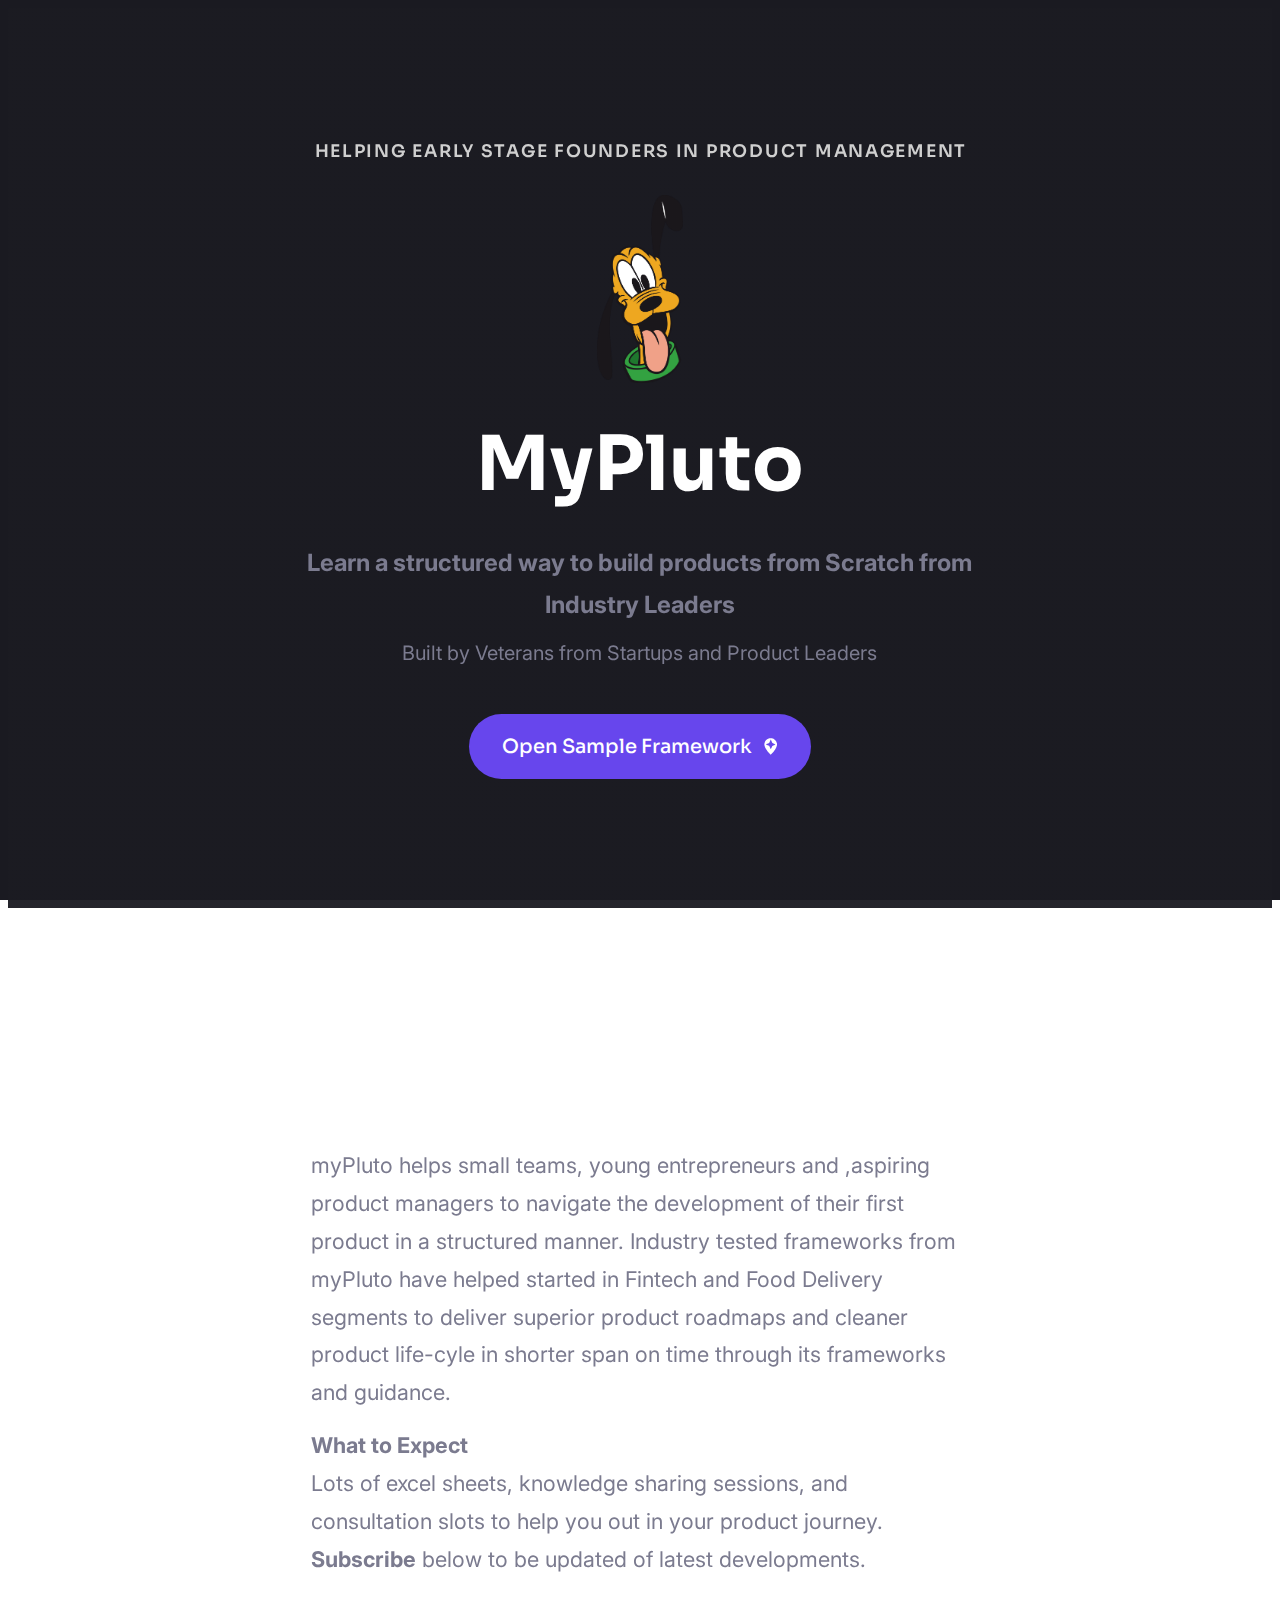
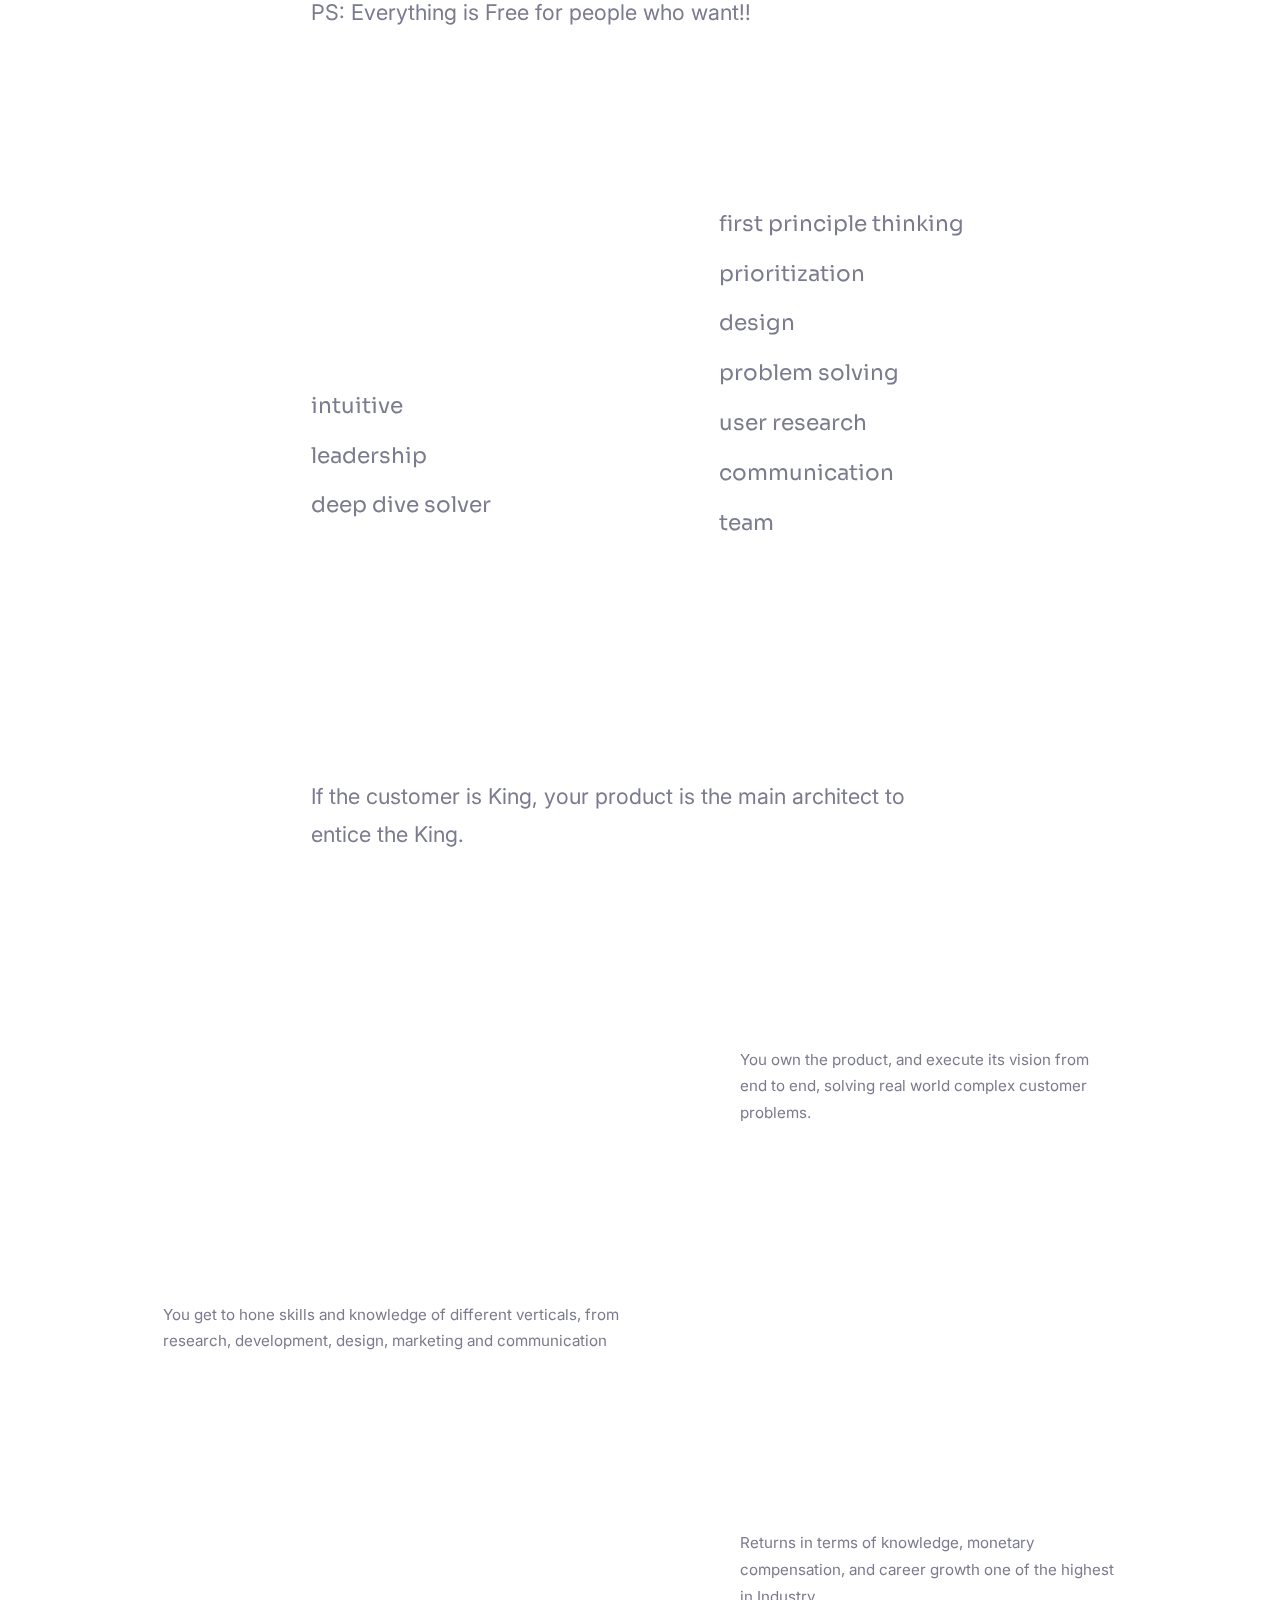
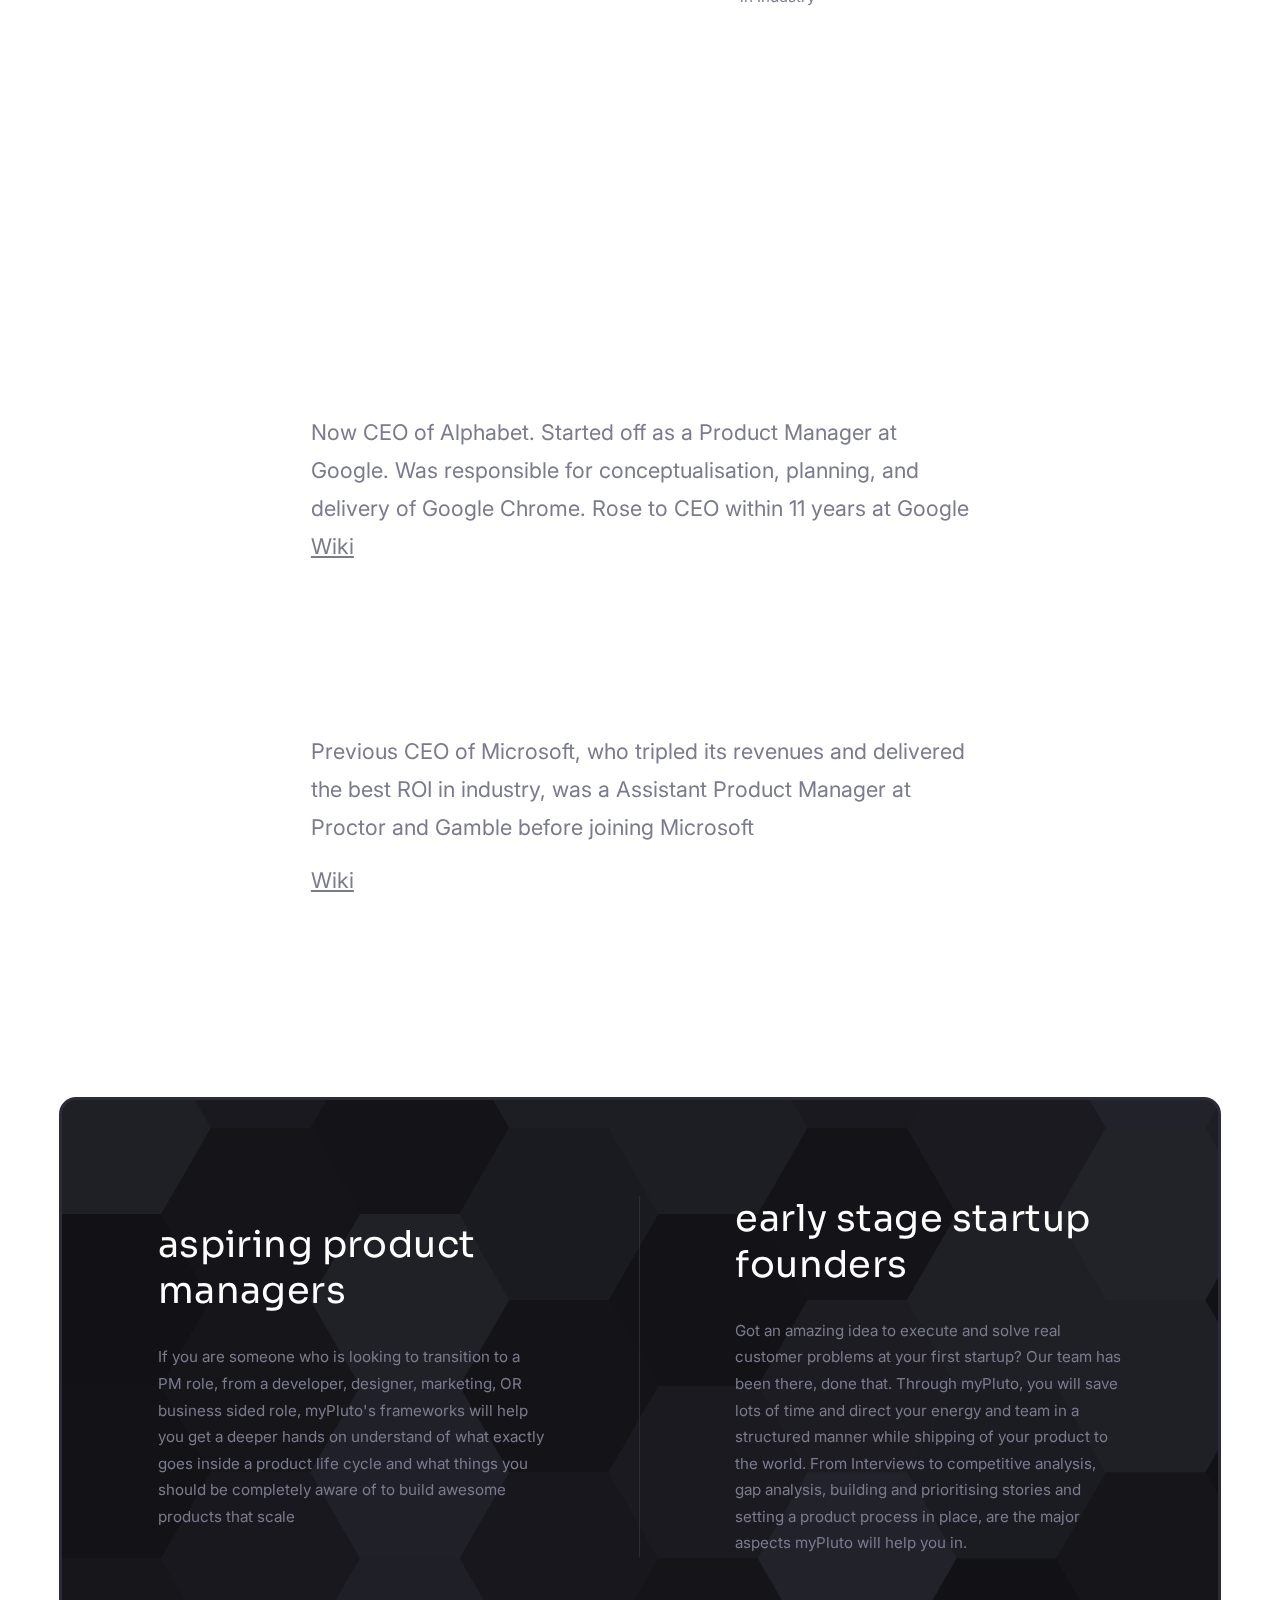
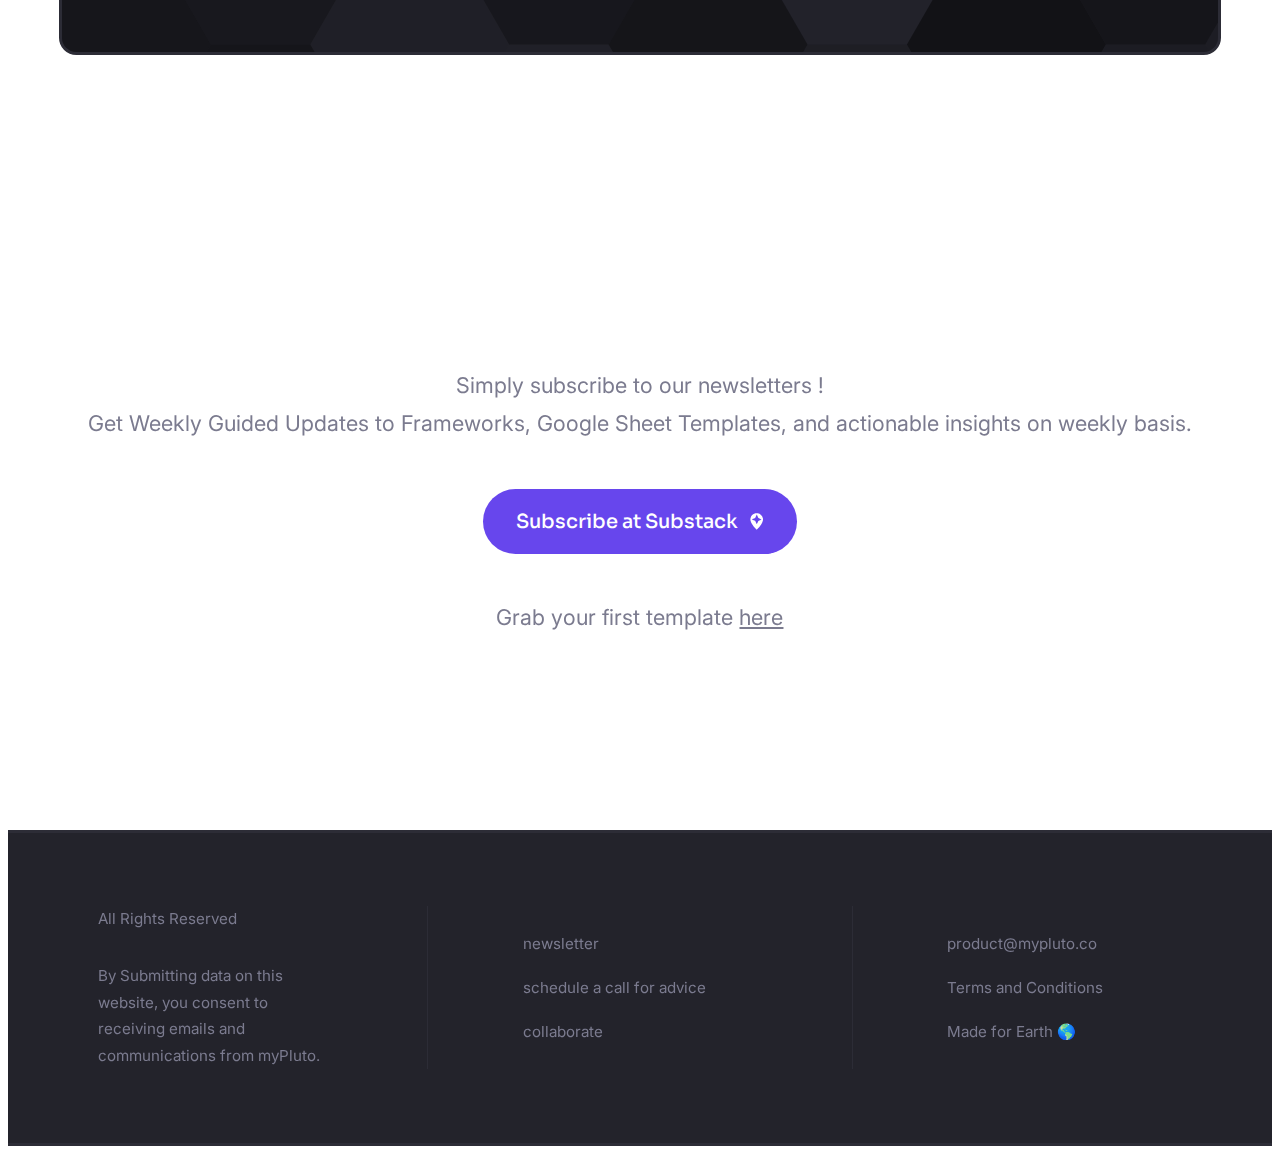
==== index.html @ c8f28688 "Update index.html" ====
<!DOCTYPE html>
<html lang="en">
    <head>
        <title>MyPluto | Early Stage Startup Founders Product Guide</title>
        <meta charset="utf-8" />
        <meta name="viewport" content="width=device-width,initial-scale=1" />
        <meta name="description" content="This framework would be helpful for aspiring product managers, college students looking to build their startups, founders looking to build their first unicorn, and any product enthusiast. " />
        <meta property="og:site_name" content="MyPluto | Product Managers Guide" />
        <meta property="og:title" content="MyPluto | Product Managers Guide" />
        <meta property="og:type" content="website" />
        <meta property="og:description" content="This framework would be helpful for aspiring product managers, college students looking to build their startups, founders looking to build their first unicorn, and any product enthusiast." />
        <meta property="og:image" content="https://mypluto2.carrd.co/assets/images/card.jpg?v=5c85fcee" />
        <meta property="og:image:type" content="image/jpeg" />
        <meta property="og:image:width" content="1280" />
        <meta property="og:image:height" content="800" />
        <meta property="og:url" content="https://mypluto2.carrd.co" />
        <meta property="twitter:card" content="summary_large_image" />
          <meta name="keywords" content="product management guide, product analysis, competitive analsis, user research, product framework, introduction to product management, product management for fintech, product management for banking, product management process, best product managers, popular product managers">

        <link rel="canonical" href="index.html" />
        <link
            href="https://fonts.googleapis.com/css?display=swap&family=Sora:600,600italic,700,700italic,500,500italic,300,300italic,400,400italic,800,800italic,800,800italic%7CInter:400,400italic,700,700italic"
            rel="stylesheet"
            type="text/css"
        />
        <link rel="stylesheet" href="styles.css">
        <link rel="apple-touch-icon" sizes="57x57" href="apple-icon-57x57.png">
        <link rel="apple-touch-icon" sizes="60x60" href="apple-icon-60x60.png">
        <link rel="apple-touch-icon" sizes="72x72" href="apple-icon-72x72.png">
        <link rel="apple-touch-icon" sizes="76x76" href="apple-icon-76x76.png">
        <link rel="apple-touch-icon" sizes="114x114" href="apple-icon-114x114.png">
        <link rel="apple-touch-icon" sizes="120x120" href="apple-icon-120x120.png">
        <link rel="apple-touch-icon" sizes="144x144" href="apple-icon-144x144.png">
        <link rel="apple-touch-icon" sizes="152x152" href="apple-icon-152x152.png">
        <link rel="apple-touch-icon" sizes="180x180" href="apple-icon-180x180.png">
        <link rel="icon" type="image/png" sizes="192x192"  href="android-icon-192x192.png">
        <link rel="icon" type="image/png" sizes="32x32" href="favicon-32x32.png">
        <link rel="icon" type="image/png" sizes="96x96" href="favicon-96x96.png">
        <link rel="icon" type="image/png" sizes="16x16" href="favicon-16x16.png">
        <link rel="manifest" href="manifest.json">
        <meta name="msapplication-TileColor" content="#ffffff">
        <meta name="msapplication-TileImage" content="ms-icon-144x144.png">
        <meta name="theme-color" content="#ffffff">
      </head>
    <body>
        <svg xmlns="http://www.w3.org/2000/svg" version="1.1" xmlns:xlink="http://www.w3.org/1999/xlink" viewBox="0 0 40 40" display="none" width="0" height="0">
            <symbol id="icon-b36" viewBox="0 0 40 40">
                <path
                    d="M32.9,15c0,0.5,0,0.9,0,1.4c-0.1,0.6-0.2,1.2-0.3,1.7c-0.5,2.5-1.6,4.8-2.9,7c-2.6,4.3-5.8,8.1-9.4,11.5 c-0.1,0.1-0.2,0.2-0.3,0.3c0,0-0.1,0-0.1,0c-0.3-0.3-0.6-0.7-1-1c-3.4-3.4-6.5-7-9-11.2c-1.2-2.1-2.2-4.3-2.7-6.6 c-0.1-0.6-0.2-1.2-0.3-1.7c0-0.5,0-0.9,0-1.4c0.1-0.4,0.1-0.9,0.2-1.3c0.9-5.2,4.9-9.4,10-10.4c0.7-0.1,1.3-0.2,2-0.3 c0.5,0,1,0,1.4,0c0.6,0.1,1.1,0.2,1.7,0.2c4.9,0.8,9.2,4.9,10.2,9.8C32.7,13.7,32.8,14.4,32.9,15z M9.9,15.7 c0.2,0.1,0.3,0.2,0.5,0.2c2,0.9,4.1,1.8,6.1,2.8c0.2,0.1,0.4,0.3,0.5,0.5c0.9,2,1.9,4,2.8,6.1c0.1,0.1,0.1,0.2,0.2,0.4 c0.1-0.2,0.2-0.3,0.2-0.4c0.9-2,1.9-4,2.8-6c0.1-0.2,0.3-0.4,0.5-0.5c1.2-0.5,2.3-1,3.5-1.5c1-0.5,2-0.9,3.1-1.4 c-0.2-0.1-0.3-0.2-0.4-0.2c-2-0.9-4.1-1.8-6.1-2.8c-0.2-0.1-0.4-0.3-0.5-0.5c-0.9-2-1.9-4-2.8-6C20.2,6.1,20.1,6,20,5.8 c-0.1,0.2-0.2,0.3-0.2,0.4c-0.9,2-1.9,4-2.8,6c-0.1,0.2-0.3,0.4-0.5,0.5c-1.3,0.6-2.7,1.2-4,1.8C11.7,15,10.8,15.3,9.9,15.7z"
                />
            </symbol>
        </svg>
        <div id="wrapper">
            <div id="main">
                <div class="inner">
                    <div id="container06" class="container default full screen">
                        <div class="wrapper">
                            <div class="inner">
                                <h3 id="text23">helping early stage founders in product management</h3>
                                <div id="image01"  style="box-shadow: none;"><span class="frame"><img src="logo.png" alt="" width="12%"></span></div>
                                <h1 id="text24">MyPluto</h1>
                                <p id="text18">
                                    <span class="p">
                                        <strong>Learn a structured way to build products from Scratch from Industry Leaders</strong><br />
                                        <sub>Built by Veterans from Startups and Product Leaders</sub>
                                    </span>
                                </p>
                                <ul id="buttons01" class="buttons">
                                    <li>
                                        <a href="framework.html" target="_blank" class="button n01">
                                            <svg><use xlink:href="#icon-b36"></use></svg><span class="label">Open Sample Framework</span>
                                        </a>
                                    </li>
                                </ul>
                            </div>
                        </div>
                    </div>
                    <div id="container12" class="container default full">
                        <div class="wrapper">
                            <div class="inner">
                                <h2 id="text35" class="style5">About myPluto</h2>
                                <p id="text44" class="style4">
                                    <span class="p">
                                        myPluto helps small teams, young entrepreneurs and ,aspiring product managers to navigate the development of their first product in a structured manner. Industry tested frameworks from myPluto have
                                        helped started in Fintech and Food Delivery segments to deliver superior product roadmaps and cleaner product life-cyle in shorter span on time through its frameworks and guidance.
                                    </span>
                                    <span class="p">
                                        <strong>What to Expect</strong><br />
                                        Lots of excel sheets, knowledge sharing sessions, and consultation slots to help you out in your product journey. <strong>Subscribe</strong> below to be updated of latest developments.
                                    </span>
                                    <span class="p">PS: Everything is Free for people who want!!</span>
                                </p>
                            </div>
                        </div>
                    </div>
                    <div id="container01" class="container columns full">
                        <div class="wrapper">
                            <div class="inner">
                                <div>
                                    <h2 id="text17" class="style1">Skills of a PM</h2>
                                    <h2 id="text01" class="style3"><span class="p">intuitive</span><span class="p">leadership</span><span class="p">deep dive solver</span></h2>
                                </div>
                                <div>
                                    <h2 id="text07" class="style3">
                                        <span class="p">first principle thinking</span><span class="p">prioritization</span><span class="p">design</span><span class="p">problem solving</span><span class="p">user research</span>
                                        <span class="p">communication</span><span class="p">team</span>
                                    </h2>
                                </div>
                            </div>
                        </div>
                    </div>
                    <div id="container14" class="container default full">
                        <div class="wrapper">
                            <div class="inner">
                                <h2 id="text25" class="style5">Why product manager ?</h2>
                                <p id="text22" class="style4">If the customer is King, your product is the main architect to entice the King.</p>
                            </div>
                        </div>
                    </div>
                    <div id="container05" class="container columns full">
                        <div class="wrapper">
                            <div class="inner">
                                <div>
                                    <div id="image04" class="style2 image">
                                        <span class="frame"><img src="https://mypluto2.carrd.co/assets/images/image04.svg?v=5c85fcee" alt="" /></span>
                                    </div>
                                </div>
                                <div>
                                    <h2 id="text21" class="style2">Ownership</h2>
                                    <p id="text28" class="style6">You own the product, and execute its vision from end to end, solving real world complex customer problems.</p>
                                </div>
                            </div>
                        </div>
                    </div>
                    <div id="container07" class="container columns full">
                        <div class="wrapper">
                            <div class="inner">
                                <div>
                                    <h2 id="text19" class="style2">Multi-dimensional</h2>
                                    <p id="text20" class="style6">You get to hone skills and knowledge of different verticals, from research, development, design, marketing and communication</p>
                                </div>
                                <div>
                                    <div id="image07" class="style2 image">
                                        <span class="frame"><img src="https://mypluto2.carrd.co/assets/images/image07.svg?v=5c85fcee" alt="" /></span>
                                    </div>
                                </div>
                            </div>
                        </div>
                    </div>
                    <div id="container02" class="container columns full">
                        <div class="wrapper">
                            <div class="inner">
                                <div>
                                    <div id="image06" class="style2 image">
                                        <span class="frame"><img src="https://mypluto2.carrd.co/assets/images/image06.svg?v=5c85fcee" alt="" /></span>
                                    </div>
                                </div>
                                <div>
                                    <h2 id="text14" class="style2">ROI</h2>
                                    <p id="text15" class="style6">Returns in terms of knowledge, monetary compensation, and career growth one of the highest in Industry</p>
                                </div>
                            </div>
                        </div>
                    </div>
                    <div id="container03" class="container default full">
                        <div class="wrapper">
                            <div class="inner">
                                <h3 id="text31" class="style5">famous Product Managers</h3>
                                <h2 id="text04" class="style1">Sunder Pichai,</h2>
                                <p id="text32" class="style4">
                                    <span class="p">
                                        Now CEO of Alphabet. Started off as a Product Manager at Google. Was responsible for conceptualisation, planning, and delivery of Google Chrome. Rose to CEO within 11 years at Google<br />
                                        <a href="https://en.wikipedia.org/wiki/Sundar_Pichai">Wiki</a>
                                    </span>
                                </p>
                                <h2 id="text30" class="style1">Steve Ballmer</h2>
                                <p id="text27" class="style4">
                                    <span class="p">Previous CEO of Microsoft, who tripled its revenues and delivered the best ROI in industry, was a Assistant Product Manager at Proctor and Gamble before joining Microsoft</span>
                                    <span class="p"><a href="https://en.wikipedia.org/wiki/Steve_Ballmer">Wiki</a></span>
                                </p>
                            </div>
                        </div>
                    </div>
                    <h3 id="text11" class="style5">WHO CAN LEVERAGE MYPLUTO</h3>
                    <div id="container09" class="container columns">
                        <div class="wrapper">
                            <div class="inner">
                                <div>
                                    <h2 id="text12">aspiring product managers</h2>
                                    <p id="text13" class="style6">
                                        If you are someone who is looking to transition to a PM role, from a developer, designer, marketing, OR business sided role, myPluto&#039;s frameworks will help you get a deeper hands on understand of
                                        what exactly goes inside a product life cycle and what things you should be completely aware of to build awesome products that scale
                                    </p>
                                </div>
                                <div>
                                    <h2 id="text16">early stage startup founders</h2>
                                    <p id="text26" class="style6">
                                        Got an amazing idea to execute and solve real customer problems at your first startup? Our team has been there, done that. Through myPluto, you will save lots of time and direct your energy and team
                                        in a structured manner while shipping of your product to the world. From Interviews to competitive analysis, gap analysis, building and prioritising stories and setting a product process in place, are
                                        the major aspects myPluto will help you in.
                                    </p>
                                </div>
                            </div>
                        </div>
                    </div>
                    <div id="container08" class="container default full screen">
                        <div class="wrapper"><div class="inner"></div></div>
                    </div>
                    <h3 id="text08" class="style2">How it works?</h3>
                    <p id="text09" class="style4">
                        <span class="p">
                            Simply subscribe to our newsletters !<br />
                            Get Weekly Guided Updates to Frameworks, Google Sheet Templates, and actionable insights on weekly basis.
                        </span>
                    </p>
                    <!-- <form enctype="multipart/form-data" id="form01" method="post">
                        <div class="inner">
                            <div class="field"><input type="email" name="enter-email" id="form01-enter-email" placeholder="Enter Email" maxlength="128" required /></div>
                            <div class="field"><input type="text" name="site-url" id="form01-site-url" placeholder="Site Url" maxlength="128" /></div>
                            <div class="actions"><button type="submit">Subscribe to myPluto</button></div>
                        </div>
                        <input type="hidden" name="id" value="form01" />
                    </form> -->
                    <ul id="buttons01" class="buttons">
                        <li>
                            <a href="https://myplutoco.substack.com" target="_blank" class="button n01">
                                <svg><use xlink:href="#icon-b36"></use></svg><span class="label">Subscribe at Substack</span>
                            </a>
                        </li>
                    </ul>
                    <p id="text10" class="style4">Grab your first template <a href="framework.html">here</a></p>
                    <div id="container29" class="container columns full screen">
                        <div class="wrapper">
                            <div class="inner">
                                <div>
                                    <h2 id="text06" class="style6">All Rights Reserved</h2>
                                    <p id="text63" class="style6">By Submitting data on this website, you consent to receiving emails and communications from myPluto.</p>
                                </div>
                                <div>
                                    <h2 id="text05" class="style6"><span class="p"><a href="https://myplutoco.substack.com/" style="text-decoration: none;" target="_blank">newsletter </a></span><span class="p"><a href="https://calendly.com/myplutoco/30min" target="_blank" style="text-decoration: none;">schedule a call for advice</a></span><span class="p"><a href="collab.html" style="text-decoration: none;" target="_blank">collaborate </a></span></h2>
                                </div>
                                <div>
                                    <p id="text02" class="style6">
                                        <span class="p">product@mypluto.co 
                                        </span><span class="p"><a href="policies.html" style="text-decoration: none;" target="_blank">Terms and Conditions</a></span>
                                        <span class="p">
                                            Made for Earth &#127758;

                                        </span>
                                    </p>
                                </div>
                            </div>
                        </div>
                    </div>
                </div>
            </div>
        </div>
        <script>
            
            (function () {
                var on = addEventListener,
                    $ = function (q) {
                        return document.querySelector(q);
                    },
                    $$ = function (q) {
                        return document.querySelectorAll(q);
                    },
                    $body = document.body,
                    $inner = $(".inner"),
                    client = (function () {
                        var o = { browser: "other", browserVersion: 0, os: "other", osVersion: 0, mobile: false, canUse: null, flags: { lsdUnits: false } },
                            ua = navigator.userAgent,
                            a,
                            i;
                        a = [
                            ["firefox", /Firefox\/([0-9\.]+)/],
                            ["edge", /Edge\/([0-9\.]+)/],
                            ["safari", /Version\/([0-9\.]+).+Safari/],
                            ["chrome", /Chrome\/([0-9\.]+)/],
                            ["chrome", /CriOS\/([0-9\.]+)/],
                            ["ie", /Trident\/.+rv:([0-9]+)/],
                        ];
                        for (i = 0; i < a.length; i++) {
                            if (ua.match(a[i][1])) {
                                o.browser = a[i][0];
                                o.browserVersion = parseFloat(RegExp.$1);
                                break;
                            }
                        }
                        a = [
                            [
                                "ios",
                                /([0-9_]+) like Mac OS X/,
                                function (v) {
                                    return v.replace("_", ".").replace("_", "");
                                },
                            ],
                            [
                                "ios",
                                /CPU like Mac OS X/,
                                function (v) {
                                    return 0;
                                },
                            ],
                            [
                                "ios",
                                /iPad; CPU/,
                                function (v) {
                                    return 0;
                                },
                            ],
                            ["android", /Android ([0-9\.]+)/, null],
                            [
                                "mac",
                                /Macintosh.+Mac OS X ([0-9_]+)/,
                                function (v) {
                                    return v.replace("_", ".").replace("_", "");
                                },
                            ],
                            ["windows", /Windows NT ([0-9\.]+)/, null],
                            ["undefined", /Undefined/, null],
                        ];
                        for (i = 0; i < a.length; i++) {
                            if (ua.match(a[i][1])) {
                                o.os = a[i][0];
                                o.osVersion = parseFloat(a[i][2] ? a[i][2](RegExp.$1) : RegExp.$1);
                                break;
                            }
                        }
                        if (
                            o.os == "mac" &&
                            "ontouchstart" in window &&
                            ((screen.width == 1024 && screen.height == 1366) || (screen.width == 834 && screen.height == 1112) || (screen.width == 810 && screen.height == 1080) || (screen.width == 768 && screen.height == 1024))
                        )
                            o.os = "ios";
                        o.mobile = o.os == "android" || o.os == "ios";
                        var _canUse = document.createElement("div");
                        o.canUse = function (property, value) {
                            var style;
                            style = _canUse.style;
                            if (!(property in style)) return false;
                            if (typeof value !== "undefined") {
                                style[property] = value;
                                if (style[property] == "") return false;
                            }
                            return true;
                        };
                        o.flags.lsdUnits = o.canUse("width", "100dvw");
                        return o;
                    })(),
                    trigger = function (t) {
                        dispatchEvent(new Event(t));
                    },
                    cssRules = function (selectorText) {
                        var ss = document.styleSheets,
                            a = [],
                            f = function (s) {
                                var r = s.cssRules,
                                    i;
                                for (i = 0; i < r.length; i++) {
                                    if (r[i] instanceof CSSMediaRule && matchMedia(r[i].conditionText).matches) f(r[i]);
                                    else if (r[i] instanceof CSSStyleRule && r[i].selectorText == selectorText) a.push(r[i]);
                                }
                            },
                            x,
                            i;
                        for (i = 0; i < ss.length; i++) f(ss[i]);
                        return a;
                    },
                    thisHash = function () {
                        var h = location.hash ? location.hash.substring(1) : null,
                            a;
                        if (!h) return null;
                        if (h.match(/\?/)) {
                            a = h.split("?");
                            h = a[0];
                            history.replaceState(undefined, undefined, "#" + h);
                            window.location.search = a[1];
                        }
                        if (h.length > 0 && !h.match(/^[a-zA-Z]/)) h = "x" + h;
                        if (typeof h == "string") h = h.toLowerCase();
                        return h;
                    },
                    scrollToElement = function (e, style, duration) {
                        var y, cy, dy, start, easing, offset, f;
                        if (!e) y = 0;
                        else {
                            offset = (e.dataset.scrollOffset ? parseInt(e.dataset.scrollOffset) : 0) * parseFloat(getComputedStyle(document.documentElement).fontSize);
                            switch (e.dataset.scrollBehavior ? e.dataset.scrollBehavior : "default") {
                                case "default":
                                default:
                                    y = e.offsetTop + offset;
                                    break;
                                case "center":
                                    if (e.offsetHeight < window.innerHeight) y = e.offsetTop - (window.innerHeight - e.offsetHeight) / 2 + offset;
                                    else y = e.offsetTop - offset;
                                    break;
                                case "previous":
                                    if (e.previousElementSibling) y = e.previousElementSibling.offsetTop + e.previousElementSibling.offsetHeight + offset;
                                    else y = e.offsetTop + offset;
                                    break;
                            }
                        }
                        if (!style) style = "smooth";
                        if (!duration) duration = 750;
                        if (style == "instant") {
                            window.scrollTo(0, y);
                            return;
                        }
                        start = Date.now();
                        cy = window.scrollY;
                        dy = y - cy;
                        switch (style) {
                            case "linear":
                                easing = function (t) {
                                    return t;
                                };
                                break;
                            case "smooth":
                                easing = function (t) {
                                    return t < 0.5 ? 4 * t * t * t : (t - 1) * (2 * t - 2) * (2 * t - 2) + 1;
                                };
                                break;
                        }
                        f = function () {
                            var t = Date.now() - start;
                            if (t >= duration) window.scroll(0, y);
                            else {
                                window.scroll(0, cy + dy * easing(t / duration));
                                requestAnimationFrame(f);
                            }
                        };
                        f();
                    },
                    scrollToTop = function () {
                        scrollToElement(null);
                    },
                    loadElements = function (parent) {
                        var a, e, x, i;
                        a = parent.querySelectorAll('iframe[data-src]:not([data-src=""])');
                        for (i = 0; i < a.length; i++) {
                            a[i].src = a[i].dataset.src;
                            a[i].dataset.src = "";
                        }
                        a = parent.querySelectorAll("video[autoplay]");
                        for (i = 0; i < a.length; i++) {
                            if (a[i].paused) a[i].play();
                        }
                        e = parent.querySelector('[data-autofocus="1"]');
                        x = e ? e.tagName : null;
                        switch (x) {
                            case "FORM":
                                e = e.querySelector(".field input, .field select, .field textarea");
                                if (e) e.focus();
                                break;
                            default:
                                break;
                        }
                    },
                    unloadElements = function (parent) {
                        var a, e, x, i;
                        a = parent.querySelectorAll('iframe[data-src=""]');
                        for (i = 0; i < a.length; i++) {
                            if (a[i].dataset.srcUnload === "0") continue;
                            a[i].dataset.src = a[i].src;
                            a[i].src = "";
                        }
                        a = parent.querySelectorAll("video");
                        for (i = 0; i < a.length; i++) {
                            if (!a[i].paused) a[i].pause();
                        }
                        e = $(":focus");
                        if (e) e.blur();
                    };
                window._scrollToTop = scrollToTop;
                var thisURL = function () {
                    return window.location.href.replace(window.location.search, "").replace(/#$/, "");
                };
                var getVar = function (name) {
                    var a = window.location.search.substring(1).split("&"),
                        b,
                        k;
                    for (k in a) {
                        b = a[k].split("=");
                        if (b[0] == name) return b[1];
                    }
                    return null;
                };
                var errors = {
                    handle: function (handler) {
                        window.onerror = function (message, url, line, column, error) {
                            handler(error.message);
                            return true;
                        };
                    },
                    unhandle: function () {
                        window.onerror = null;
                    },
                };
                var db = {
                    open: function (objectStoreName, handler) {
                        var request = indexedDB.open("carrd");
                        request.onupgradeneeded = function (event) {
                            event.target.result.createObjectStore(objectStoreName, { keyPath: "id" });
                        };
                        request.onsuccess = function (event) {
                            handler(event.target.result.transaction([objectStoreName], "readwrite").objectStore(objectStoreName));
                        };
                    },
                    put: function (objectStore, values, handler) {
                        var request = objectStore.put(values);
                        request.onsuccess = function (event) {
                            handler();
                        };
                        request.onerror = function (event) {
                            throw new Error("db.put: error");
                        };
                    },
                    get: function (objectStore, id, handler) {
                        var request = objectStore.get(id);
                        request.onsuccess = function (event) {
                            if (!event.target.result) throw new Error('db.get: could not retrieve object with id "' + id + '"');
                            handler(event.target.result);
                        };
                        request.onerror = function (event) {
                            throw new Error("db.get: error");
                        };
                    },
                    delete: function (objectStore, id, handler) {
                        objectStore.delete(id).onsuccess = function (event) {
                            handler(event.target.result);
                        };
                    },
                };
                loadElements(document.body);
                var style, sheet, rule;
                style = document.createElement("style");
                style.appendChild(document.createTextNode(""));
                document.head.appendChild(style);
                sheet = style.sheet;
                if (client.mobile) {
                    (function () {
                        if (client.flags.lsdUnits) {
                            document.documentElement.style.setProperty("--viewport-height", "100dvh");
                            document.documentElement.style.setProperty("--background-height", "100lvh");
                        } else {
                            var f = function () {
                                document.documentElement.style.setProperty("--viewport-height", window.innerHeight + "px");
                                document.documentElement.style.setProperty("--background-height", window.innerHeight + 250 + "px");
                            };
                            on("load", f);
                            on("resize", f);
                            on("orientationchange", function () {
                                setTimeout(function () {
                                    f();
                                }, 100);
                            });
                        }
                    })();
                }
                if (client.os == "android") {
                    (function () {
                        sheet.insertRule("body::after { }", 0);
                        rule = sheet.cssRules[0];
                        var f = function () {
                            rule.style.cssText = "height: " + Math.max(screen.width, screen.height) + "px";
                        };
                        on("load", f);
                        on("orientationchange", f);
                        on("touchmove", f);
                    })();
                    $body.classList.add("is-touch");
                } else if (client.os == "ios") {
                    if (client.osVersion <= 11)
                        (function () {
                            sheet.insertRule("body::after { }", 0);
                            rule = sheet.cssRules[0];
                            rule.style.cssText = "-webkit-transform: scale(1.0)";
                        })();
                    if (client.osVersion <= 11)
                        (function () {
                            sheet.insertRule("body.ios-focus-fix::before { }", 0);
                            rule = sheet.cssRules[0];
                            rule.style.cssText = "height: calc(100% + 60px)";
                            on(
                                "focus",
                                function (event) {
                                    $body.classList.add("ios-focus-fix");
                                },
                                true
                            );
                            on(
                                "blur",
                                function (event) {
                                    $body.classList.remove("ios-focus-fix");
                                },
                                true
                            );
                        })();
                    $body.classList.add("is-touch");
                }
                function form(id, settings) {
                    var _this = this;
                    this.id = id;
                    this.mode = settings.mode;
                    this.method = settings.method;
                    this.code = "code" in settings ? settings.code : null;
                    this.success = settings.success;
                    this.initHandler = "initHandler" in settings ? settings.initHandler : null;
                    this.presubmitHandler = "presubmitHandler" in settings ? settings.presubmitHandler : null;
                    this.failure = "failure" in settings ? settings.failure : null;
                    this.optional = "optional" in settings ? settings.optional : [];
                    this.events = "events" in settings ? settings.events : {};
                    this.recaptcha = "recaptcha" in settings ? settings.recaptcha : null;
                    this.$form = $("#" + this.id);
                    this.$form.addEventListener("change", function (event) {
                        if (event.target.tagName != "INPUT") return;
                        _this.refreshInput(event.target);
                    });
                    this.$form.addEventListener("submit", function (event) {
                        event.preventDefault();
                        event.stopPropagation();
                        _this.triggerSubmit();
                    });
                    this.$form.addEventListener("keydown", function (event) {
                        if (event.keyCode == 13 && event.ctrlKey) {
                            event.preventDefault();
                            event.stopPropagation();
                            _this.triggerSubmit();
                        }
                    });
                    var x = $("#" + this.id + ' input[name="' + settings.hid + '"]');
                    if (x) {
                        x.disabled = true;
                        x.parentNode.style.display = "none";
                    }
                    this.$submit = $("#" + this.id + ' .actions button[type="submit"]');
                    this.$submit.disabled = false;
                    this.initInputs();
                    if (this.initHandler) {
                        errors.handle(function (message) {
                            return _this.failureHandler(message);
                        });
                        if (!this.initHandler()) errors.unhandle();
                    }
                    if (this.recaptcha) {
                        grecaptcha.ready(function () {
                            var id;
                            id = grecaptcha.render(_this.$submit, {
                                sitekey: _this.recaptcha.key,
                                isolated: true,
                                theme: _this.recaptcha.darkMode ? "dark" : "light",
                                callback: function (token) {
                                    _this.submit({ recaptchaToken: token }, ["g-recaptcha-response"]);
                                    grecaptcha.reset(id);
                                },
                            });
                        });
                    }
                }
                form.prototype.refreshInput = function (input) {
                    var a = [],
                        p;
                    switch (input.type) {
                        case "file":
                            p = input.parentNode;
                            if (input.files.length > 0) p.setAttribute("data-filename", input.files[0].name);
                            else p.setAttribute("data-filename", "");
                            break;
                        default:
                            break;
                    }
                };
                form.prototype.refreshInputs = function () {
                    var i;
                    for (i = 0; i < this.$form.elements.length; i++) this.refreshInput(this.$form.elements[i]);
                };
                form.prototype.normalizeNumberInput = function (input) {
                    var min = parseFloat(input.min),
                        max = parseFloat(input.max),
                        step = parseFloat(input.step),
                        v = parseFloat(input.value);
                    if (isNaN(v)) {
                        if (!input.required) {
                            input.value = null;
                            return;
                        }
                        v = isNaN(min) ? 0 : min;
                    }
                    if (!isNaN(min) && v < min) v = min;
                    if (!isNaN(max) && v > max) v = max;
                    if (!isNaN(step) && v % step !== 0) v = Math.round(v / step) * step;
                    switch (input.dataset.category) {
                        case "currency":
                            v = parseFloat(v).toFixed(2);
                            break;
                        default:
                        case "decimal":
                            v = parseFloat(v);
                            break;
                        case "integer":
                            v = parseInt(v);
                            break;
                    }
                    input.value = v;
                };
                form.prototype.initInputs = function () {
                    var _this = this,
                        i,
                        input;
                    for (i = 0; i < this.$form.elements.length; i++) {
                        input = this.$form.elements[i];
                        switch (input.type) {
                            case "number":
                                (function (input) {
                                    var p = input.parentNode,
                                        decrement = p.querySelector("button.decrement"),
                                        increment = p.querySelector("button.increment");
                                    input.addEventListener("blur", function (event) {
                                        _this.normalizeNumberInput(input);
                                    });
                                    if (decrement && increment) {
                                        decrement.addEventListener("click", function (event) {
                                            event.preventDefault();
                                            _this.normalizeNumberInput(input);
                                            input.stepDown(1);
                                            _this.normalizeNumberInput(input);
                                        });
                                        increment.addEventListener("click", function (event) {
                                            event.preventDefault();
                                            _this.normalizeNumberInput(input);
                                            input.stepUp(1);
                                            _this.normalizeNumberInput(input);
                                        });
                                    }
                                })(input);
                                break;
                            case "file":
                                (function (input) {
                                    var p = input.parentNode,
                                        select = p.querySelector("button.select");
                                    select.addEventListener("click", function (event) {
                                        event.preventDefault();
                                        input.click();
                                    });
                                    input.addEventListener("focus", function (event) {
                                        event.target.parentNode.classList.add("focus");
                                    });
                                    input.addEventListener("blur", function (event) {
                                        event.target.parentNode.classList.remove("focus");
                                    });
                                })(input);
                                break;
                            case "text":
                            case "textarea":
                            case "email":
                                input.addEventListener("blur", function (event) {
                                    this.value = this.value.replace(/^\s+/, "").replace(/\s+$/, "");
                                });
                                break;
                        }
                        this.refreshInput(input);
                    }
                };
                form.prototype.notify = function (type, message) {
                    var isHref = !!message.match(/^(#[a-zA-Z0-9\_\-]+|[a-z0-9\-\.]+:[a-zA-Z0-9\~\!\@\#$\%\&\-\_\+\=\;\,\.\?\/\:\{\}\|]+)$/),
                        input,
                        value;
                    if (typeof variables !== "undefined") {
                        if (variables.hasVariables(message)) {
                            for (input of this.$form.elements) {
                                if (!this.isAllowedInput(input)) continue;
                                value = "";
                                if (this.isValidInput(input)) {
                                    switch (input.type) {
                                        case "checkbox":
                                            value = input.checked ? "true" : "false";
                                            break;
                                        case "email":
                                        case "select-one":
                                        case "number":
                                        case "tel":
                                        case "text":
                                        case "textarea":
                                        case "hidden":
                                            value = input.value;
                                            break;
                                        default:
                                            value = "";
                                            break;
                                    }
                                } else value = "";
                                if (isHref) value = encodeURIComponent(value);
                                message = variables.replaceVariable(message, input.name, value);
                            }
                        }
                        message = variables.parseString(this.$form, message);
                    }
                    if (isHref) location.href = message;
                    else alert((type == "failure" ? "ERROR: " : "") + message);
                };
                form.prototype.getRequiredInputValue = function (name, type) {
                    var input;
                    for (input of this.$form.elements) {
                        if (((Array.isArray(type) && type.includes(input.type)) || input.type == type) && input.name == name && input.value !== "" && input.value !== null) return input.value;
                    }
                    return null;
                };
                form.prototype.getEmail = function () {
                    return this.getRequiredInputValue("email", "email");
                };
                form.prototype.getAmount = function () {
                    var x;
                    x = this.getRequiredInputValue("amount", ["select-one", "number"]);
                    if (!x) return null;
                    x = parseFloat(x);
                    if (isNaN(x) || x < 1.0 || x > 100000.0) return null;
                    return x;
                };
                form.prototype.values = function () {
                    var a = {};
                    for (i in this.$form.elements) {
                        e = this.$form.elements[i];
                        if (!e.name || !e.value) continue;
                        switch (e.type) {
                            case "checkbox":
                                a[e.name] = e.checked ? "checked" : null;
                                break;
                            case "file":
                                a[e.name] = { name: e.files[0].name, blob: new Blob([e.files[0]], { type: e.files[0].type }) };
                                break;
                            default:
                                a[e.name] = e.value;
                                break;
                        }
                    }
                    a["id"] = this.id;
                    return a;
                };
                form.prototype.scrollIntoView = function () {
                    window.scrollTo(0, this.$form.offsetTop);
                };
                form.prototype.triggerSubmit = function () {
                    if (this.recaptcha) this.$submit.click();
                    else if (!this.$submit.disabled) this.submit();
                };
                form.prototype.isAllowedInput = function (input, ignore) {
                    try {
                        if (!input || typeof input != "object" || !("name" in input)) throw "Not an input.";
                        if (ignore && ignore.indexOf(input.name) != -1) throw "Input is ignored.";
                        if (input.disabled) throw "Input is disabled.";
                        switch (input.type) {
                            case "text":
                            case "email":
                            case "textarea":
                            case "select-one":
                            case "checkbox":
                            case "number":
                            case "tel":
                            case "file":
                            case "hidden":
                                break;
                            default:
                                throw "Not an allowed input.";
                        }
                    } catch (e) {
                        return false;
                    }
                    return true;
                };
                form.prototype.finalizeInput = function (input) {
                    try {
                        if (!input || typeof input != "object" || !("name" in input)) throw "Not an input.";
                        if (!("value" in input)) throw 'Missing "value" property.';
                        if (input.type == "text" || input.type == "email" || input.type == "textarea" || input.type == "hidden") input.value = input.value.replace(/^\s+/, "").replace(/\s+$/, "");
                    } catch (e) {}
                };
                form.prototype.isValidInput = function (input) {
                    var result = false;
                    switch (input.type) {
                        case "email":
                            result = input.value.match(new RegExp("^([a-zA-Z0-9\\_\\-\\.\\+]+)@([a-zA-Z0-9\\-\\.]+)\\.([a-zA-Z]+)$"));
                            break;
                        case "select-one":
                            result = input.value.match(new RegExp("^[^\\<\\>]+$"));
                            break;
                        case "checkbox":
                            result = true;
                            break;
                        case "number":
                            result = input.value.match(new RegExp("^[0-9\\-\\.]+$"));
                            break;
                        case "tel":
                            result = input.value.match(new RegExp("^[0-9\\-\\+\\(\\)\\ \\#\\*]+$"));
                            break;
                        case "file":
                            result = true;
                            break;
                        default:
                        case "text":
                        case "textarea":
                        case "hidden":
                            result = input.value.match(new RegExp("^[^\\<\\>]+$"));
                            break;
                    }
                    return result;
                };
                form.prototype.submit = function (values, ignore) {
                    var _this = this,
                        input,
                        result,
                        _success,
                        _failure,
                        a,
                        i,
                        e,
                        fd,
                        k,
                        x;
                    try {
                        for (input of this.$form.elements) {
                            if (!this.isAllowedInput(input, ignore)) continue;
                            if (this.optional.indexOf(input.name) !== -1 && (input.value === "" || input.value === null || (input.type == "checkbox" && !input.checked))) continue;
                            this.finalizeInput(input);
                            if (!this.isValidInput(input)) throw "Not valid.";
                        }
                    } catch (e) {
                        this.notify("failure", "Missing or invalid fields. Please try again.");
                        return;
                    }
                    if ("onsubmit" in this.events) {
                        if (this.events.onsubmit.apply(this.$form) === false) return;
                    }
                    switch (this.method) {
                        default:
                        case "ajax":
                            break;
                        case "get":
                        case "post":
                            this.$form.submit();
                            return;
                        case "code":
                            if (typeof this.code == "function") {
                                this.waiting(true);
                                _success = function () {
                                    if ("onsuccess" in _this.events) _this.events.onsuccess.apply(_this.$form);
                                    _this.notify("success", _this.success);
                                    _this.waiting(false);
                                };
                                _failure = function () {
                                    if ("onfailure" in _this.events) _this.events.onfailure.apply(_this.$form);
                                    _this.notify("failure", _this.failure ? _this.failure : "Missing or invalid fields. Please try again.");
                                    _this.waiting(false);
                                };
                                result = this.code.apply(this.$form, [_success, _failure]);
                                if (result === true) _success();
                                else if (result === false) _failure();
                            }
                            return;
                    }
                    if ((x = $(":focus"))) x.blur();
                    errors.handle(function (message) {
                        return _this.failureHandler(message);
                    });
                    a = this.values();
                    if (values) {
                        for (k in values) a[k] = values[k];
                    }
                    if (this.presubmitHandler) this.presubmitHandler.call(this, a);
                    else this.submitHandler(a);
                };
                form.prototype.submitHandler = function (values) {
                    var _this = this,
                        x,
                        k,
                        data;
                    this.waiting(true);
                    data = new FormData();
                    for (k in values) {
                        if (values[k] && typeof values[k] == "object" && "blob" in values[k]) data.append(k, values[k].blob, values[k].name);
                        else data.append(k, values[k]);
                    }
                    x = new XMLHttpRequest();
                    x.open("POST", ["", "post", this.mode].join("/"));
                    x.send(data);
                    x.onreadystatechange = function () {
                        var o;
                        if (x.readyState != 4) return;
                        if (x.status != 200) throw new Error("Failed server response (" + x.status + ")");
                        try {
                            o = JSON.parse(x.responseText);
                        } catch (e) {
                            throw new Error("Invalid server response");
                        }
                        if (!("result" in o) || !("message" in o)) throw new Error("Incomplete server response");
                        if (o.result !== true) throw new Error(o.message);
                        if ("onsuccess" in _this.events) _this.events.onsuccess.apply(this.$form);
                        _this.notify("success", _this.success ? _this.success : o.message);
                        _this.$form.reset();
                        _this.refreshInputs();
                        _this.waiting(false);
                        errors.unhandle();
                    };
                };
                form.prototype.failureHandler = function (message) {
                    console.log("failed (" + message + ")");
                    if ("onfailure" in this.events) this.events.onfailure.apply(this.$form);
                    if (message.match(/ALERT:/)) window.alert(message.substring(message.indexOf("ALERT:") + 7));
                    else this.notify("failure", this.failure ? this.failure : message);
                    this.waiting(false);
                    errors.unhandle();
                    return true;
                };
                form.prototype.waiting = function (x) {
                    var _this = this;
                    if (x) {
                        $body.classList.add("is-instant");
                        this.$submit.disabled = true;
                        this.$submit.classList.add("waiting");
                        if (this.recaptcha)
                            setTimeout(function () {
                                _this.$submit.disabled = true;
                            }, 0);
                    } else {
                        $body.classList.remove("is-instant");
                        this.$submit.classList.remove("waiting");
                        this.$submit.disabled = false;
                    }
                };
                form.prototype.pause = function (values, handler) {
                    var _this = this;
                    this.waiting(true);
                    db.open("formData", function (objectStore) {
                        db.delete(objectStore, _this.id, function () {
                            db.put(objectStore, values, function () {
                                handler.call(_this);
                            });
                        });
                    });
                };
                form.prototype.resume = function (handler) {
                    var _this = this;
                    this.waiting(true);
                    this.scrollIntoView();
                    db.open("formData", function (objectStore) {
                        db.get(objectStore, _this.id, function (values) {
                            db.delete(objectStore, _this.id, function () {
                                var e, i, v;
                                for (i in _this.$form.elements) {
                                    e = _this.$form.elements[i];
                                    if (!e.name) continue;
                                    v = e.name in values ? values[e.name] : null;
                                    switch (e.type) {
                                        case "checkbox":
                                            e.checked = v == "checked" ? true : false;
                                            break;
                                        case "file":
                                            if (v) e.parentNode.setAttribute("data-filename", v.name);
                                            break;
                                        default:
                                            e.value = v;
                                            break;
                                    }
                                }
                                handler.call(_this, values);
                            });
                        });
                    });
                };
                new form("form01", { mode: "custom", method: "ajax", hid: "site-url", success: "Thank you! :)", failure: "Sorry, something went wrong. Please try again later.", optional: [] });
            })();
        </script>
        <script src="//code.tidio.co/uyyglmdpinnyywsrw9wqdd4ug0cr5inf.js" async></script>
    </body>
</html>
---- styles.css ----
<style>
            html,
            body,
            div,
            span,
            applet,
            object,
            iframe,
            h1,
            h2,
            h3,
            h4,
            h5,
            h6,
            p,
            blockquote,
            pre,
            a,
            abbr,
            acronym,
            address,
            big,
            cite,
            code,
            del,
            dfn,
            em,
            img,
            ins,
            kbd,
            q,
            s,
            samp,
            small,
            strike,
            strong,
            sub,
            sup,
            tt,
            var,
            b,
            u,
            i,
            center,
            dl,
            dt,
            dd,
            ol,
            ul,
            li,
            fieldset,
            form,
            label,
            legend,
            table,
            caption,
            tbody,
            tfoot,
            thead,
            tr,
            th,
            td,
            article,
            aside,
            canvas,
            details,
            embed,
            figure,
            figcaption,
            footer,
            header,
            hgroup,
            menu,
            nav,
            output,
            ruby,
            section,
            summary,
            time,
            mark,
            audio,
            video {
                margin: 0;
                padding: 0;
                border: 0;
                font-size: 100%;
                font: inherit;
                vertical-align: baseline;
            }
            article,
            aside,
            details,
            figcaption,
            figure,
            footer,
            header,
            hgroup,
            menu,
            nav,
            section {
                display: block;
            }
            body {
                line-height: 1;
            }
            ol,
            ul {
                list-style: none;
            }
            blockquote,
            q {
                quotes: none;
            }
            blockquote:before,
            blockquote:after,
            q:before,
            q:after {
                content: "";
                content: none;
            }
            table {
                border-collapse: collapse;
                border-spacing: 0;
            }
            body {
                -webkit-text-size-adjust: none;
            }
            mark {
                background-color: transparent;
                color: inherit;
            }
            input::-moz-focus-inner {
                border: 0;
                padding: 0;
            }
            input[type="text"],
            input[type="email"],
            select,
            textarea {
                -moz-appearance: none;
                -webkit-appearance: none;
                -ms-appearance: none;
                appearance: none;
            }
            *,
            *:before,
            *:after {
                box-sizing: border-box;
            }
            body {
                line-height: 1;
                min-height: var(--viewport-height);
                min-width: 320px;
                overflow-x: hidden;
                word-wrap: break-word;
            }
            body:before {
                content: "";
                display: block;
                background-attachment: scroll;
                height: var(--background-height);
                left: 0;
                pointer-events: none;
                position: fixed;
                top: 0;
                transform: scale(1);
                width: 100vw;
                z-index: 0;
                background-image: url(""), url("https://mypluto2.carrd.co/assets/images/bg.svg?v=5c85fcee");
                background-size: 256px, cover;
                background-position: center, center;
                background-repeat: repeat, no-repeat;
                background-color: #1a1a21;
            }
            :root {
                --background-height: 100vh;
                --site-language-alignment: left;
                --site-language-direction: ltr;
                --site-language-flex-alignment: flex-start;
                --viewport-height: 100vh;
            }
            html {
                font-size: 18pt;
            }
            u {
                text-decoration: underline;
            }
            strong {
                color: inherit;
                font-weight: bolder;
            }
            em {
                font-style: italic;
            }
            code {
                background-color: rgba(144, 144, 144, 0.25);
                border-radius: 0.25em;
                font-family: "Lucida Console", "Courier New", monospace;
                font-size: 0.9em;
                font-weight: normal;
                letter-spacing: 0;
                margin: 0 0.25em;
                padding: 0.25em 0.5em;
                text-indent: 0;
            }
            mark {
                background-color: rgba(144, 144, 144, 0.25);
            }
            s {
                text-decoration: line-through;
            }
            sub {
                font-size: smaller;
                vertical-align: sub;
            }
            sup {
                font-size: smaller;
                vertical-align: super;
            }
            a {
                color: inherit;
                text-decoration: underline;
                transition: color 0.25s ease;
            }
            #wrapper {
                -webkit-overflow-scrolling: touch;
                align-items: stretch;
                display: flex;
                flex-direction: row;
                justify-content: center;
                min-height: var(--viewport-height);
                overflow: hidden;
                position: relative;
                z-index: 2;
                padding: 0 1rem 0 1rem;
            }
            #main {
                --alignment: center;
                --flex-alignment: center;
                --border-radius-tl: 0;
                --border-radius-tr: 0;
                --border-radius-br: 0;
                --border-radius-bl: 0;
                align-items: center;
                display: flex;
                flex-grow: 0;
                flex-shrink: 0;
                justify-content: center;
                max-width: 100%;
                position: relative;
                text-align: var(--alignment);
                z-index: 1;
                background-color: transparent;
            }
            #main > .inner {
                --padding-horizontal: 0rem;
                --padding-vertical: 0rem;
                --spacing: 0rem;
                --width: 67rem;
                border-radius: var(--border-radius-tl) var(--border-radius-tr) var(--border-radius-br) var(--border-radius-bl);
                max-width: 100%;
                position: relative;
                width: var(--width);
                z-index: 1;
                padding: var(--padding-vertical) var(--padding-horizontal);
            }
            #main > .inner > * {
                margin-top: var(--spacing);
                margin-bottom: var(--spacing);
            }
            #main > .inner > :first-child {
                margin-top: 0 !important;
            }
            #main > .inner > :last-child {
                margin-bottom: 0 !important;
            }
            #main > .inner > .full {
                margin-left: calc(var(--padding-horizontal) * -1);
                max-width: calc(100% + calc(var(--padding-horizontal) * 2) + 0.4725px);
                width: calc(100% + calc(var(--padding-horizontal) * 2) + 0.4725px);
            }
            #main > .inner > .full:first-child {
                border-top-left-radius: inherit;
                border-top-right-radius: inherit;
                margin-top: calc(var(--padding-vertical) * -1) !important;
            }
            #main > .inner > .full:last-child {
                border-bottom-left-radius: inherit;
                border-bottom-right-radius: inherit;
                margin-bottom: calc(var(--padding-vertical) * -1) !important;
            }
            #main > .inner > .full.screen {
                border-radius: 0 !important;
                max-width: 100vw;
                position: relative;
                width: 100vw;
                left: 50%;
                margin-left: -50vw;
                right: auto;
            }
            body.is-instant #main,
            body.is-instant #main > .inner > *,
            body.is-instant #main > .inner > section > * {
                transition: none !important;
            }
            body.is-instant:after {
                display: none !important;
                transition: none !important;
            }
            h1,
            h2,
            h3,
            p {
                direction: var(--site-language-direction);
                position: relative;
            }
            h1 span.p,
            h2 span.p,
            h3 span.p,
            p span.p {
                display: block;
                position: relative;
            }
            h1 span[style],
            h2 span[style],
            h3 span[style],
            p span[style],
            h1 strong,
            h2 strong,
            h3 strong,
            p strong,
            h1 a,
            h2 a,
            h3 a,
            p a,
            h1 code,
            h2 code,
            h3 code,
            p code,
            h1 mark,
            h2 mark,
            h3 mark,
            p mark {
                -webkit-text-fill-color: currentcolor;
            }
            #text23 {
                text-transform: uppercase;
                color: #cfcfcf;
                font-family: "Sora", sans-serif;
                letter-spacing: 0.1rem;
                width: calc(100% + 0.1rem);
                font-size: 1em;
                line-height: 1.625;
                font-weight: 600;
            }
            #text23 mark {
                color: #ffffff;
                background-color: transparent;
            }
            #text23 a {
                text-decoration: underline;
            }
            #text23 a:hover {
                text-decoration: none;
            }
            #text23 span.p:nth-child(n + 2) {
                margin-top: 1rem;
            }
            #text24 {
                color: #ffffff;
                font-family: "Sora", sans-serif;
                letter-spacing: 0.025rem;
                width: calc(100% + 0.025rem);
                font-size: 4.375em;
                line-height: 1.25;
                font-weight: 700;
            }
            #text24 mark {
                color: #f5eded;
                background-color: transparent;
            }
            #text24 a {
                text-decoration: none;
            }
            #text24 a:hover {
                text-decoration: underline;
            }
            #text24 span.p:nth-child(n + 2) {
                margin-top: 1rem;
            }
            #text18 {
                color: #7b7b8f;
                font-family: "Inter", sans-serif;
                font-size: 1.375em;
                line-height: 1.75;
                font-weight: 400;
            }
            #text18 a {
                text-decoration: underline;
            }
            #text18 a:hover {
                text-decoration: none;
            }
            #text18 span.p:nth-child(n + 2) {
                margin-top: 1rem;
            }
            h1.style5,
            h2.style5,
            h3.style5,
            p.style5 {
                text-transform: uppercase;
                color: #ffffff;
                font-family: "Sora", sans-serif;
                letter-spacing: 0.2rem;
                width: calc(100% + 0.2rem);
                font-size: 2.25em;
                line-height: 1.625;
                font-weight: 300;
            }
            h1.style5 mark,
            h2.style5 mark,
            h3.style5 mark,
            p.style5 mark {
                background-color: transparent;
            }
            h1.style5 a,
            h2.style5 a,
            h3.style5 a,
            p.style5 a {
                text-decoration: underline;
            }
            h1.style5 a:hover,
            h2.style5 a:hover,
            h3.style5 a:hover,
            p.style5 a:hover {
                text-decoration: none;
            }
            h1.style5 span.p:nth-child(n + 2),
            h2.style5 span.p:nth-child(n + 2),
            h3.style5 span.p:nth-child(n + 2),
            p.style5 span.p:nth-child(n + 2) {
                margin-top: 1rem;
            }
            h1.style4:not(:first-child),
            h2.style4:not(:first-child),
            h3.style4:not(:first-child),
            p.style4:not(:first-child) {
                margin-top: 2.625rem !important;
            }
            h1.style4:not(:last-child),
            h2.style4:not(:last-child),
            h3.style4:not(:last-child),
            p.style4:not(:last-child) {
                margin-bottom: 2.625rem !important;
            }
            h1.style4,
            h2.style4,
            h3.style4,
            p.style4 {
                color: #7b7b8f;
                font-family: "Inter", sans-serif;
                font-size: 1.25em;
                line-height: 1.75;
                font-weight: 400;
            }
            h1.style4 mark,
            h2.style4 mark,
            h3.style4 mark,
            p.style4 mark {
                color: #ffffff;
                background-color: transparent;
            }
            h1.style4 a,
            h2.style4 a,
            h3.style4 a,
            p.style4 a {
                text-decoration: underline;
            }
            h1.style4 a:hover,
            h2.style4 a:hover,
            h3.style4 a:hover,
            p.style4 a:hover {
                text-decoration: none;
            }
            h1.style4 span.p:nth-child(n + 2),
            h2.style4 span.p:nth-child(n + 2),
            h3.style4 span.p:nth-child(n + 2),
            p.style4 span.p:nth-child(n + 2) {
                margin-top: 0.875rem;
            }
            h1.style1,
            h2.style1,
            h3.style1,
            p.style1 {
                color: #ffffff;
                font-family: "Sora", sans-serif;
                letter-spacing: -0.1rem;
                width: 100%;
                font-size: 3.5em;
                line-height: 1.25;
                font-weight: 700;
            }
            h1.style1 mark,
            h2.style1 mark,
            h3.style1 mark,
            p.style1 mark {
                color: #f5eded;
                background-color: transparent;
            }
            h1.style1 a,
            h2.style1 a,
            h3.style1 a,
            p.style1 a {
                text-decoration: none;
            }
            h1.style1 a:hover,
            h2.style1 a:hover,
            h3.style1 a:hover,
            p.style1 a:hover {
                text-decoration: underline;
            }
            h1.style1 span.p:nth-child(n + 2),
            h2.style1 span.p:nth-child(n + 2),
            h3.style1 span.p:nth-child(n + 2),
            p.style1 span.p:nth-child(n + 2) {
                margin-top: 1rem;
            }
            h1.style3,
            h2.style3,
            h3.style3,
            p.style3 {
                color: #7b7b8f;
                font-family: "Sora", sans-serif;
                font-size: 1.25em;
                line-height: 1.5;
                font-weight: 400;
                text-shadow: 0.088rem 0.088rem 0.125rem transparent;
            }
            h1.style3 mark,
            h2.style3 mark,
            h3.style3 mark,
            p.style3 mark {
                color: #815cff;
                background-color: transparent;
            }
            h1.style3 a,
            h2.style3 a,
            h3.style3 a,
            p.style3 a {
                text-decoration: underline;
            }
            h1.style3 a:hover,
            h2.style3 a:hover,
            h3.style3 a:hover,
            p.style3 a:hover {
                text-decoration: none;
            }
            h1.style3 span.p:nth-child(n + 2),
            h2.style3 span.p:nth-child(n + 2),
            h3.style3 span.p:nth-child(n + 2),
            p.style3 span.p:nth-child(n + 2) {
                margin-top: 1rem;
            }
            h1.style2,
            h2.style2,
            h3.style2,
            p.style2 {
                color: #ffffff;
                font-family: "Sora", sans-serif;
                font-size: 2.25em;
                line-height: 1.5;
                font-weight: 600;
            }
            h1.style2 mark,
            h2.style2 mark,
            h3.style2 mark,
            p.style2 mark {
                color: #815cff;
                background-color: transparent;
            }
            h1.style2 a,
            h2.style2 a,
            h3.style2 a,
            p.style2 a {
                text-decoration: underline;
            }
            h1.style2 a:hover,
            h2.style2 a:hover,
            h3.style2 a:hover,
            p.style2 a:hover {
                text-decoration: none;
            }
            h1.style2 span.p:nth-child(n + 2),
            h2.style2 span.p:nth-child(n + 2),
            h3.style2 span.p:nth-child(n + 2),
            p.style2 span.p:nth-child(n + 2) {
                margin-top: 1rem;
            }
            h1.style6,
            h2.style6,
            h3.style6,
            p.style6 {
                color: #7b7b8f;
                font-family: "Inter", sans-serif;
                font-size: 0.875em;
                line-height: 1.75;
                font-weight: 400;
            }
            h1.style6 mark,
            h2.style6 mark,
            h3.style6 mark,
            p.style6 mark {
                color: #ffffff;
                background-color: transparent;
            }
            h1.style6 a,
            h2.style6 a,
            h3.style6 a,
            p.style6 a {
                text-decoration: underline;
            }
            h1.style6 a:hover,
            h2.style6 a:hover,
            h3.style6 a:hover,
            p.style6 a:hover {
                text-decoration: none;
            }
            h1.style6 span.p:nth-child(n + 2),
            h2.style6 span.p:nth-child(n + 2),
            h3.style6 span.p:nth-child(n + 2),
            p.style6 span.p:nth-child(n + 2) {
                margin-top: 1rem;
            }
            #text12 {
                color: #ffffff;
                font-family: "Sora", sans-serif;
                letter-spacing: 0.025rem;
                width: calc(100% + 0.025rem);
                font-size: 2.125em;
                line-height: 1.25;
                font-weight: 400;
            }
            #text12 mark {
                color: #f5eded;
                background-color: transparent;
            }
            #text12 a {
                text-decoration: none;
            }
            #text12 a:hover {
                text-decoration: underline;
            }
            #text12 span.p:nth-child(n + 2) {
                margin-top: 1rem;
            }
            #text16 {
                color: #ffffff;
                font-family: "Sora", sans-serif;
                letter-spacing: 0.025rem;
                width: calc(100% + 0.025rem);
                font-size: 2.125em;
                line-height: 1.25;
                font-weight: 400;
            }
            #text16 mark {
                color: #f5eded;
                background-color: transparent;
            }
            #text16 a {
                text-decoration: none;
            }
            #text16 a:hover {
                text-decoration: underline;
            }
            #text16 span.p:nth-child(n + 2) {
                margin-top: 1rem;
            }
            .buttons {
                cursor: default;
                display: flex;
                justify-content: var(--flex-alignment);
                letter-spacing: 0;
                padding: 0;
            }
            .buttons li {
                max-width: 100%;
            }
            .buttons li a {
                align-items: center;
                justify-content: center;
                max-width: 100%;
                text-align: center;
                text-decoration: none;
                vertical-align: middle;
                white-space: nowrap;
            }
            #buttons01 {
                gap: 1.5rem;
                flex-direction: row;
                flex-wrap: wrap;
            }
            #buttons01:not(:first-child) {
                margin-top: 2.5rem !important;
            }
            #buttons01:not(:last-child) {
                margin-bottom: 2.5rem !important;
            }
            #buttons01 li a {
                display: inline-flex;
                width: auto;
                height: 3.75rem;
                line-height: 3.75rem;
                padding: 0 1.875rem;
                vertical-align: middle;
                font-family: "Sora", sans-serif;
                font-size: 1.125em;
                font-weight: 500;
                border-radius: 2rem;
                flex-direction: row-reverse;
                justify-content: flex-end;
                transition: color 0.25s ease, background-color 0.25s ease, border-color 0.25s ease;
            }
            #buttons01 li a svg {
                display: block;
                fill: #ffffff;
                flex-grow: 0;
                flex-shrink: 0;
                height: 100%;
                min-width: 16px;
                width: 1em;
                margin-left: 0.5em;
                margin-right: calc(-0.125em + 0rem);
                transition: fill 0.25s ease;
            }
            #buttons01 li a .label {
                direction: var(--site-language-direction);
                overflow: hidden;
                text-overflow: ellipsis;
                flex-grow: 1;
                flex-shrink: 1;
                text-align: left;
                width: 100%;
            }
            #buttons01 .button {
                background-color: #6746ed;
                color: #ffffff;
            }
            #buttons01 .button:hover {
                background-color: #6746ed !important;
            }
            .container {
                position: relative;
            }
            .container > .wrapper {
                vertical-align: top;
                position: relative;
                max-width: 100%;
                border-radius: inherit;
            }
            .container > .wrapper > .inner {
                vertical-align: top;
                position: relative;
                max-width: 100%;
                border-radius: inherit;
                text-align: var(--alignment);
            }
            #main .container.full:first-child > .wrapper {
                border-top-left-radius: inherit;
                border-top-right-radius: inherit;
            }
            #main .container.full:last-child > .wrapper {
                border-bottom-left-radius: inherit;
                border-bottom-right-radius: inherit;
            }
            #main .container.full:first-child > .wrapper > .inner {
                border-top-left-radius: inherit;
                border-top-right-radius: inherit;
            }
            #main .container.full:last-child > .wrapper > .inner {
                border-bottom-left-radius: inherit;
                border-bottom-right-radius: inherit;
            }
            #container06 {
                display: flex;
                width: 100%;
                min-height: var(--viewport-height);
                align-items: center;
                justify-content: center;
                background-attachment: fixed;
                background-image: url(""), linear-gradient(to top, rgba(27, 27, 34, 0.961), rgba(27, 27, 34, 0.961)), url("https://mypluto2.carrd.co/assets/images/container06.svg?v=5c85fcee");
                background-size: 512px, auto, 100rem;
                background-position: center, 0% 0%, center;
                background-repeat: repeat, repeat, no-repeat;
            }
            #container06 > .wrapper > .inner {
                --gutters: 8.125rem;
                --padding-horizontal: 6rem;
                --padding-vertical: 0rem;
                --spacing: 1.75rem;
                padding: var(--padding-vertical) var(--padding-horizontal);
            }
            #container06 > .wrapper {
                max-width: 53rem;
                width: 100%;
            }
            body.is-touch #container06 {
                background-attachment: scroll;
            }
            #container06.default > .wrapper > .inner > * {
                margin-bottom: var(--spacing);
                margin-top: var(--spacing);
            }
            #container06.default > .wrapper > .inner > *:first-child {
                margin-top: 0 !important;
            }
            #container06.default > .wrapper > .inner > *:last-child {
                margin-bottom: 0 !important;
            }
            #container06.columns > .wrapper > .inner {
                flex-wrap: wrap;
                display: flex;
                align-items: center;
            }
            #container06.columns > .wrapper > .inner > * {
                flex-grow: 0;
                flex-shrink: 0;
                max-width: 100%;
                text-align: var(--alignment);
                padding: 0 0 0 var(--gutters);
            }
            #container06.columns > .wrapper > .inner > * > * {
                margin-bottom: var(--spacing);
                margin-top: var(--spacing);
            }
            #container06.columns > .wrapper > .inner > * > *:first-child {
                margin-top: 0 !important;
            }
            #container06.columns > .wrapper > .inner > * > *:last-child {
                margin-bottom: 0 !important;
            }
            #container06.columns > .wrapper > .inner > *:first-child {
                margin-left: calc(var(--gutters) * -1);
            }
            #container06.default > .wrapper > .inner > .full {
                margin-left: calc(var(--padding-horizontal) * -1);
                max-width: none !important;
                width: calc(100% + (var(--padding-horizontal) * 2) + 0.4725px);
            }
            #container06.default > .wrapper > .inner > .full:first-child {
                margin-top: calc(var(--padding-vertical) * -1) !important;
                border-top-left-radius: inherit;
                border-top-right-radius: inherit;
            }
            #container06.default > .wrapper > .inner > .full:last-child {
                margin-bottom: calc(var(--padding-vertical) * -1) !important;
                border-bottom-left-radius: inherit;
                border-bottom-right-radius: inherit;
            }
            #container06.columns > .wrapper > .inner > div > .full {
                margin-left: calc(var(--gutters) * -0.5);
                max-width: none !important;
                width: calc(100% + var(--gutters) + 0.4725px);
            }
            #container06.columns > .wrapper > .inner > div:first-child > .full {
                margin-left: calc(var(--padding-horizontal) * -1);
                width: calc(100% + var(--padding-horizontal) + calc(var(--gutters) * 0.5) + 0.4725px);
            }
            #container06.columns > .wrapper > .inner > div:last-child > .full {
                width: calc(100% + var(--padding-horizontal) + calc(var(--gutters) * 0.5) + 0.4725px);
            }
            #container06.columns > .wrapper > .inner > div > .full:first-child {
                margin-top: calc(var(--padding-vertical) * -1) !important;
            }
            #container06.columns > .wrapper > .inner > div > .full:last-child {
                margin-bottom: calc(var(--padding-vertical) * -1) !important;
            }
            #container06.columns > .wrapper > .inner > .full {
                align-self: stretch;
                min-height: calc(var(--viewport-height) - (var(--padding-vertical) * 2));
            }
            #container06.columns > .wrapper > .inner > .full:first-child {
                border-bottom-left-radius: inherit;
                border-top-left-radius: inherit;
            }
            #container06.columns > .wrapper > .inner > .full:last-child {
                border-bottom-right-radius: inherit;
                border-top-right-radius: inherit;
            }
            #container06.columns > .wrapper > .inner > .full > .full:first-child:last-child {
                border-radius: inherit;
                height: calc(100% + (var(--padding-vertical) * 2));
            }
            #container06.columns > .wrapper > .inner > .full > .full:first-child:last-child > * {
                border-radius: inherit;
                height: 100%;
                position: absolute;
                width: 100%;
            }
            #container12 {
                --alignment: left;
                --flex-alignment: flex-start;
                display: flex;
                width: 100%;
                align-items: center;
                justify-content: center;
                background-color: transparent;
            }
            #container12:not(:first-child) {
                margin-top: 7.5rem !important;
            }
            #container12 > .wrapper > .inner {
                --gutters: 6.375rem;
                --padding-horizontal: 6rem;
                --padding-vertical: 0rem;
                --spacing: 1.75rem;
                padding: var(--padding-vertical) var(--padding-horizontal);
            }
            #container12 > .wrapper {
                max-width: 50rem;
                width: 100%;
            }
            #container12.default > .wrapper > .inner > * {
                margin-bottom: var(--spacing);
                margin-top: var(--spacing);
            }
            #container12.default > .wrapper > .inner > *:first-child {
                margin-top: 0 !important;
            }
            #container12.default > .wrapper > .inner > *:last-child {
                margin-bottom: 0 !important;
            }
            #container12.columns > .wrapper > .inner {
                flex-wrap: wrap;
                display: flex;
                align-items: center;
            }
            #container12.columns > .wrapper > .inner > * {
                flex-grow: 0;
                flex-shrink: 0;
                max-width: 100%;
                text-align: var(--alignment);
                padding: 0 0 0 var(--gutters);
            }
            #container12.columns > .wrapper > .inner > * > * {
                margin-bottom: var(--spacing);
                margin-top: var(--spacing);
            }
            #container12.columns > .wrapper > .inner > * > *:first-child {
                margin-top: 0 !important;
            }
            #container12.columns > .wrapper > .inner > * > *:last-child {
                margin-bottom: 0 !important;
            }
            #container12.columns > .wrapper > .inner > *:first-child {
                margin-left: calc(var(--gutters) * -1);
            }
            #container12.default > .wrapper > .inner > .full {
                margin-left: calc(var(--padding-horizontal) * -1);
                max-width: none !important;
                width: calc(100% + (var(--padding-horizontal) * 2) + 0.4725px);
            }
            #container12.default > .wrapper > .inner > .full:first-child {
                margin-top: calc(var(--padding-vertical) * -1) !important;
                border-top-left-radius: inherit;
                border-top-right-radius: inherit;
            }
            #container12.default > .wrapper > .inner > .full:last-child {
                margin-bottom: calc(var(--padding-vertical) * -1) !important;
                border-bottom-left-radius: inherit;
                border-bottom-right-radius: inherit;
            }
            #container12.columns > .wrapper > .inner > div > .full {
                margin-left: calc(var(--gutters) * -0.5);
                max-width: none !important;
                width: calc(100% + var(--gutters) + 0.4725px);
            }
            #container12.columns > .wrapper > .inner > div:first-child > .full {
                margin-left: calc(var(--padding-horizontal) * -1);
                width: calc(100% + var(--padding-horizontal) + calc(var(--gutters) * 0.5) + 0.4725px);
            }
            #container12.columns > .wrapper > .inner > div:last-child > .full {
                width: calc(100% + var(--padding-horizontal) + calc(var(--gutters) * 0.5) + 0.4725px);
            }
            #container12.columns > .wrapper > .inner > div > .full:first-child {
                margin-top: calc(var(--padding-vertical) * -1) !important;
            }
            #container12.columns > .wrapper > .inner > div > .full:last-child {
                margin-bottom: calc(var(--padding-vertical) * -1) !important;
            }
            #container12.columns > .wrapper > .inner > .full {
                align-self: stretch;
            }
            #container12.columns > .wrapper > .inner > .full:first-child {
                border-bottom-left-radius: inherit;
                border-top-left-radius: inherit;
            }
            #container12.columns > .wrapper > .inner > .full:last-child {
                border-bottom-right-radius: inherit;
                border-top-right-radius: inherit;
            }
            #container12.columns > .wrapper > .inner > .full > .full:first-child:last-child {
                border-radius: inherit;
                height: calc(100% + (var(--padding-vertical) * 2));
            }
            #container12.columns > .wrapper > .inner > .full > .full:first-child:last-child > * {
                border-radius: inherit;
                height: 100%;
                position: absolute;
                width: 100%;
            }
            #container01 {
                --alignment: left;
                --flex-alignment: flex-start;
                display: flex;
                width: 100%;
                align-items: center;
                justify-content: center;
                background-color: transparent;
            }
            #container01:not(:first-child) {
                margin-top: 10.125rem !important;
            }
            #container01:not(:last-child) {
                margin-bottom: 5rem !important;
            }
            #container01 > .wrapper > .inner {
                --gutters: 9.125rem;
                --padding-horizontal: 6rem;
                --padding-vertical: 0rem;
                --spacing: 1.75rem;
                padding: var(--padding-vertical) var(--padding-horizontal);
            }
            #container01 > .wrapper {
                max-width: 50rem;
                width: 100%;
            }
            #container01.default > .wrapper > .inner > * {
                margin-bottom: var(--spacing);
                margin-top: var(--spacing);
            }
            #container01.default > .wrapper > .inner > *:first-child {
                margin-top: 0 !important;
            }
            #container01.default > .wrapper > .inner > *:last-child {
                margin-bottom: 0 !important;
            }
            #container01.columns > .wrapper > .inner {
                flex-wrap: wrap;
                display: flex;
                align-items: flex-start;
            }
            #container01.columns > .wrapper > .inner > * {
                flex-grow: 0;
                flex-shrink: 0;
                max-width: 100%;
                text-align: var(--alignment);
                padding: 0 0 0 var(--gutters);
            }
            #container01.columns > .wrapper > .inner > * > * {
                margin-bottom: var(--spacing);
                margin-top: var(--spacing);
            }
            #container01.columns > .wrapper > .inner > * > *:first-child {
                margin-top: 0 !important;
            }
            #container01.columns > .wrapper > .inner > * > *:last-child {
                margin-bottom: 0 !important;
            }
            #container01.columns > .wrapper > .inner > *:first-child {
                margin-left: calc(var(--gutters) * -1);
            }
            #container01.default > .wrapper > .inner > .full {
                margin-left: calc(var(--padding-horizontal) * -1);
                max-width: none !important;
                width: calc(100% + (var(--padding-horizontal) * 2) + 0.4725px);
            }
            #container01.default > .wrapper > .inner > .full:first-child {
                margin-top: calc(var(--padding-vertical) * -1) !important;
                border-top-left-radius: inherit;
                border-top-right-radius: inherit;
            }
            #container01.default > .wrapper > .inner > .full:last-child {
                margin-bottom: calc(var(--padding-vertical) * -1) !important;
                border-bottom-left-radius: inherit;
                border-bottom-right-radius: inherit;
            }
            #container01.columns > .wrapper > .inner > div > .full {
                margin-left: calc(var(--gutters) * -0.5);
                max-width: none !important;
                width: calc(100% + var(--gutters) + 0.4725px);
            }
            #container01.columns > .wrapper > .inner > div:first-child > .full {
                margin-left: calc(var(--padding-horizontal) * -1);
                width: calc(100% + var(--padding-horizontal) + calc(var(--gutters) * 0.5) + 0.4725px);
            }
            #container01.columns > .wrapper > .inner > div:last-child > .full {
                width: calc(100% + var(--padding-horizontal) + calc(var(--gutters) * 0.5) + 0.4725px);
            }
            #container01.columns > .wrapper > .inner > div > .full:first-child {
                margin-top: calc(var(--padding-vertical) * -1) !important;
            }
            #container01.columns > .wrapper > .inner > div > .full:last-child {
                margin-bottom: calc(var(--padding-vertical) * -1) !important;
            }
            #container01.columns > .wrapper > .inner > div:first-child,
            #container01.columns > .wrapper > .inner > div:first-child > .full:first-child {
                border-top-left-radius: inherit;
            }
            #container01.columns > .wrapper > .inner > div:last-child,
            #container01.columns > .wrapper > .inner > div:last-child > .full:first-child {
                border-top-right-radius: inherit;
            }
            #container01.columns > .wrapper > .inner > .full {
                align-self: stretch;
            }
            #container01.columns > .wrapper > .inner > .full:first-child {
                border-bottom-left-radius: inherit;
                border-top-left-radius: inherit;
            }
            #container01.columns > .wrapper > .inner > .full:last-child {
                border-bottom-right-radius: inherit;
                border-top-right-radius: inherit;
            }
            #container01.columns > .wrapper > .inner > .full > .full:first-child:last-child {
                border-radius: inherit;
                height: calc(100% + (var(--padding-vertical) * 2));
            }
            #container01.columns > .wrapper > .inner > .full > .full:first-child:last-child > * {
                border-radius: inherit;
                height: 100%;
                position: absolute;
                width: 100%;
            }
            #container01 > .wrapper > .inner > :nth-child(1) {
                width: calc(50% + 4.56rem);
            }
            #container01 > .wrapper > .inner > :nth-child(2) {
                width: calc(50% + 4.56rem);
            }
            #container14 {
                --alignment: left;
                --flex-alignment: flex-start;
                display: flex;
                width: 100%;
                align-items: center;
                justify-content: center;
                background-color: transparent;
            }
            #container14:not(:first-child) {
                margin-top: 7.5rem !important;
            }
            #container14:not(:last-child) {
                margin-bottom: 6rem !important;
            }
            #container14 > .wrapper > .inner {
                --gutters: 6.375rem;
                --padding-horizontal: 6rem;
                --padding-vertical: 0rem;
                --spacing: 1.75rem;
                padding: var(--padding-vertical) var(--padding-horizontal);
            }
            #container14 > .wrapper {
                max-width: 50rem;
                width: 100%;
            }
            #container14.default > .wrapper > .inner > * {
                margin-bottom: var(--spacing);
                margin-top: var(--spacing);
            }
            #container14.default > .wrapper > .inner > *:first-child {
                margin-top: 0 !important;
            }
            #container14.default > .wrapper > .inner > *:last-child {
                margin-bottom: 0 !important;
            }
            #container14.columns > .wrapper > .inner {
                flex-wrap: wrap;
                display: flex;
                align-items: center;
            }
            #container14.columns > .wrapper > .inner > * {
                flex-grow: 0;
                flex-shrink: 0;
                max-width: 100%;
                text-align: var(--alignment);
                padding: 0 0 0 var(--gutters);
            }
            #container14.columns > .wrapper > .inner > * > * {
                margin-bottom: var(--spacing);
                margin-top: var(--spacing);
            }
            #container14.columns > .wrapper > .inner > * > *:first-child {
                margin-top: 0 !important;
            }
            #container14.columns > .wrapper > .inner > * > *:last-child {
                margin-bottom: 0 !important;
            }
            #container14.columns > .wrapper > .inner > *:first-child {
                margin-left: calc(var(--gutters) * -1);
            }
            #container14.default > .wrapper > .inner > .full {
                margin-left: calc(var(--padding-horizontal) * -1);
                max-width: none !important;
                width: calc(100% + (var(--padding-horizontal) * 2) + 0.4725px);
            }
            #container14.default > .wrapper > .inner > .full:first-child {
                margin-top: calc(var(--padding-vertical) * -1) !important;
                border-top-left-radius: inherit;
                border-top-right-radius: inherit;
            }
            #container14.default > .wrapper > .inner > .full:last-child {
                margin-bottom: calc(var(--padding-vertical) * -1) !important;
                border-bottom-left-radius: inherit;
                border-bottom-right-radius: inherit;
            }
            #container14.columns > .wrapper > .inner > div > .full {
                margin-left: calc(var(--gutters) * -0.5);
                max-width: none !important;
                width: calc(100% + var(--gutters) + 0.4725px);
            }
            #container14.columns > .wrapper > .inner > div:first-child > .full {
                margin-left: calc(var(--padding-horizontal) * -1);
                width: calc(100% + var(--padding-horizontal) + calc(var(--gutters) * 0.5) + 0.4725px);
            }
            #container14.columns > .wrapper > .inner > div:last-child > .full {
                width: calc(100% + var(--padding-horizontal) + calc(var(--gutters) * 0.5) + 0.4725px);
            }
            #container14.columns > .wrapper > .inner > div > .full:first-child {
                margin-top: calc(var(--padding-vertical) * -1) !important;
            }
            #container14.columns > .wrapper > .inner > div > .full:last-child {
                margin-bottom: calc(var(--padding-vertical) * -1) !important;
            }
            #container14.columns > .wrapper > .inner > .full {
                align-self: stretch;
            }
            #container14.columns > .wrapper > .inner > .full:first-child {
                border-bottom-left-radius: inherit;
                border-top-left-radius: inherit;
            }
            #container14.columns > .wrapper > .inner > .full:last-child {
                border-bottom-right-radius: inherit;
                border-top-right-radius: inherit;
            }
            #container14.columns > .wrapper > .inner > .full > .full:first-child:last-child {
                border-radius: inherit;
                height: calc(100% + (var(--padding-vertical) * 2));
            }
            #container14.columns > .wrapper > .inner > .full > .full:first-child:last-child > * {
                border-radius: inherit;
                height: 100%;
                position: absolute;
                width: 100%;
            }
            #container05 {
                --alignment: left;
                --flex-alignment: flex-start;
                display: flex;
                width: 100%;
                align-items: center;
                justify-content: center;
                background-color: transparent;
            }
            #container05:not(:last-child) {
                margin-bottom: 5rem !important;
            }
            #container05 > .wrapper > .inner {
                --gutters: 6rem;
                --padding-horizontal: 6rem;
                --padding-vertical: 0rem;
                --spacing: 1.75rem;
                padding: var(--padding-vertical) var(--padding-horizontal);
            }
            #container05 > .wrapper {
                max-width: 100%;
                width: 100%;
            }
            #container05.default > .wrapper > .inner > * {
                margin-bottom: var(--spacing);
                margin-top: var(--spacing);
            }
            #container05.default > .wrapper > .inner > *:first-child {
                margin-top: 0 !important;
            }
            #container05.default > .wrapper > .inner > *:last-child {
                margin-bottom: 0 !important;
            }
            #container05.columns > .wrapper > .inner {
                flex-wrap: wrap;
                display: flex;
                align-items: center;
            }
            #container05.columns > .wrapper > .inner > * {
                flex-grow: 0;
                flex-shrink: 0;
                max-width: 100%;
                text-align: var(--alignment);
                padding: 0 0 0 var(--gutters);
            }
            #container05.columns > .wrapper > .inner > * > * {
                margin-bottom: var(--spacing);
                margin-top: var(--spacing);
            }
            #container05.columns > .wrapper > .inner > * > *:first-child {
                margin-top: 0 !important;
            }
            #container05.columns > .wrapper > .inner > * > *:last-child {
                margin-bottom: 0 !important;
            }
            #container05.columns > .wrapper > .inner > *:first-child {
                margin-left: calc(var(--gutters) * -1);
            }
            #container05.default > .wrapper > .inner > .full {
                margin-left: calc(var(--padding-horizontal) * -1);
                max-width: none !important;
                width: calc(100% + (var(--padding-horizontal) * 2) + 0.4725px);
            }
            #container05.default > .wrapper > .inner > .full:first-child {
                margin-top: calc(var(--padding-vertical) * -1) !important;
                border-top-left-radius: inherit;
                border-top-right-radius: inherit;
            }
            #container05.default > .wrapper > .inner > .full:last-child {
                margin-bottom: calc(var(--padding-vertical) * -1) !important;
                border-bottom-left-radius: inherit;
                border-bottom-right-radius: inherit;
            }
            #container05.columns > .wrapper > .inner > div > .full {
                margin-left: calc(var(--gutters) * -0.5);
                max-width: none !important;
                width: calc(100% + var(--gutters) + 0.4725px);
            }
            #container05.columns > .wrapper > .inner > div:first-child > .full {
                margin-left: calc(var(--padding-horizontal) * -1);
                width: calc(100% + var(--padding-horizontal) + calc(var(--gutters) * 0.5) + 0.4725px);
            }
            #container05.columns > .wrapper > .inner > div:last-child > .full {
                width: calc(100% + var(--padding-horizontal) + calc(var(--gutters) * 0.5) + 0.4725px);
            }
            #container05.columns > .wrapper > .inner > div > .full:first-child {
                margin-top: calc(var(--padding-vertical) * -1) !important;
            }
            #container05.columns > .wrapper > .inner > div > .full:last-child {
                margin-bottom: calc(var(--padding-vertical) * -1) !important;
            }
            #container05.columns > .wrapper > .inner > .full {
                align-self: stretch;
            }
            #container05.columns > .wrapper > .inner > .full:first-child {
                border-bottom-left-radius: inherit;
                border-top-left-radius: inherit;
            }
            #container05.columns > .wrapper > .inner > .full:last-child {
                border-bottom-right-radius: inherit;
                border-top-right-radius: inherit;
            }
            #container05.columns > .wrapper > .inner > .full > .full:first-child:last-child {
                border-radius: inherit;
                height: calc(100% + (var(--padding-vertical) * 2));
            }
            #container05.columns > .wrapper > .inner > .full > .full:first-child:last-child > * {
                border-radius: inherit;
                height: 100%;
                position: absolute;
                width: 100%;
            }
            #container05 > .wrapper > .inner > :nth-child(1) {
                width: calc(55% + 3rem);
            }
            #container05 > .wrapper > .inner > :nth-child(2) {
                width: calc(45% + 3rem);
            }
            #container07 {
                --alignment: left;
                --flex-alignment: flex-start;
                display: flex;
                width: 100%;
                align-items: center;
                justify-content: center;
                background-color: transparent;
            }
            #container07:not(:last-child) {
                margin-bottom: 5rem !important;
            }
            #container07 > .wrapper > .inner {
                --gutters: 6rem;
                --padding-horizontal: 6rem;
                --padding-vertical: 0rem;
                --spacing: 1.75rem;
                padding: var(--padding-vertical) var(--padding-horizontal);
            }
            #container07 > .wrapper {
                max-width: 100%;
                width: 100%;
            }
            #container07.default > .wrapper > .inner > * {
                margin-bottom: var(--spacing);
                margin-top: var(--spacing);
            }
            #container07.default > .wrapper > .inner > *:first-child {
                margin-top: 0 !important;
            }
            #container07.default > .wrapper > .inner > *:last-child {
                margin-bottom: 0 !important;
            }
            #container07.columns > .wrapper > .inner {
                flex-wrap: wrap;
                display: flex;
                align-items: center;
            }
            #container07.columns > .wrapper > .inner > * {
                flex-grow: 0;
                flex-shrink: 0;
                max-width: 100%;
                text-align: var(--alignment);
                padding: 0 0 0 var(--gutters);
            }
            #container07.columns > .wrapper > .inner > * > * {
                margin-bottom: var(--spacing);
                margin-top: var(--spacing);
            }
            #container07.columns > .wrapper > .inner > * > *:first-child {
                margin-top: 0 !important;
            }
            #container07.columns > .wrapper > .inner > * > *:last-child {
                margin-bottom: 0 !important;
            }
            #container07.columns > .wrapper > .inner > *:first-child {
                margin-left: calc(var(--gutters) * -1);
            }
            #container07.default > .wrapper > .inner > .full {
                margin-left: calc(var(--padding-horizontal) * -1);
                max-width: none !important;
                width: calc(100% + (var(--padding-horizontal) * 2) + 0.4725px);
            }
            #container07.default > .wrapper > .inner > .full:first-child {
                margin-top: calc(var(--padding-vertical) * -1) !important;
                border-top-left-radius: inherit;
                border-top-right-radius: inherit;
            }
            #container07.default > .wrapper > .inner > .full:last-child {
                margin-bottom: calc(var(--padding-vertical) * -1) !important;
                border-bottom-left-radius: inherit;
                border-bottom-right-radius: inherit;
            }
            #container07.columns > .wrapper > .inner > div > .full {
                margin-left: calc(var(--gutters) * -0.5);
                max-width: none !important;
                width: calc(100% + var(--gutters) + 0.4725px);
            }
            #container07.columns > .wrapper > .inner > div:first-child > .full {
                margin-left: calc(var(--padding-horizontal) * -1);
                width: calc(100% + var(--padding-horizontal) + calc(var(--gutters) * 0.5) + 0.4725px);
            }
            #container07.columns > .wrapper > .inner > div:last-child > .full {
                width: calc(100% + var(--padding-horizontal) + calc(var(--gutters) * 0.5) + 0.4725px);
            }
            #container07.columns > .wrapper > .inner > div > .full:first-child {
                margin-top: calc(var(--padding-vertical) * -1) !important;
            }
            #container07.columns > .wrapper > .inner > div > .full:last-child {
                margin-bottom: calc(var(--padding-vertical) * -1) !important;
            }
            #container07.columns > .wrapper > .inner > .full {
                align-self: stretch;
            }
            #container07.columns > .wrapper > .inner > .full:first-child {
                border-bottom-left-radius: inherit;
                border-top-left-radius: inherit;
            }
            #container07.columns > .wrapper > .inner > .full:last-child {
                border-bottom-right-radius: inherit;
                border-top-right-radius: inherit;
            }
            #container07.columns > .wrapper > .inner > .full > .full:first-child:last-child {
                border-radius: inherit;
                height: calc(100% + (var(--padding-vertical) * 2));
            }
            #container07.columns > .wrapper > .inner > .full > .full:first-child:last-child > * {
                border-radius: inherit;
                height: 100%;
                position: absolute;
                width: 100%;
            }
            #container07 > .wrapper > .inner > :nth-child(1) {
                width: calc(55% + 3rem);
            }
            #container07 > .wrapper > .inner > :nth-child(2) {
                width: calc(45% + 3rem);
            }
            #container02 {
                --alignment: left;
                --flex-alignment: flex-start;
                display: flex;
                width: 100%;
                align-items: center;
                justify-content: center;
                background-color: transparent;
            }
            #container02:not(:last-child) {
                margin-bottom: 5rem !important;
            }
            #container02 > .wrapper > .inner {
                --gutters: 6rem;
                --padding-horizontal: 6rem;
                --padding-vertical: 0rem;
                --spacing: 1.75rem;
                padding: var(--padding-vertical) var(--padding-horizontal);
            }
            #container02 > .wrapper {
                max-width: 100%;
                width: 100%;
            }
            #container02.default > .wrapper > .inner > * {
                margin-bottom: var(--spacing);
                margin-top: var(--spacing);
            }
            #container02.default > .wrapper > .inner > *:first-child {
                margin-top: 0 !important;
            }
            #container02.default > .wrapper > .inner > *:last-child {
                margin-bottom: 0 !important;
            }
            #container02.columns > .wrapper > .inner {
                flex-wrap: wrap;
                display: flex;
                align-items: center;
            }
            #container02.columns > .wrapper > .inner > * {
                flex-grow: 0;
                flex-shrink: 0;
                max-width: 100%;
                text-align: var(--alignment);
                padding: 0 0 0 var(--gutters);
            }
            #container02.columns > .wrapper > .inner > * > * {
                margin-bottom: var(--spacing);
                margin-top: var(--spacing);
            }
            #container02.columns > .wrapper > .inner > * > *:first-child {
                margin-top: 0 !important;
            }
            #container02.columns > .wrapper > .inner > * > *:last-child {
                margin-bottom: 0 !important;
            }
            #container02.columns > .wrapper > .inner > *:first-child {
                margin-left: calc(var(--gutters) * -1);
            }
            #container02.default > .wrapper > .inner > .full {
                margin-left: calc(var(--padding-horizontal) * -1);
                max-width: none !important;
                width: calc(100% + (var(--padding-horizontal) * 2) + 0.4725px);
            }
            #container02.default > .wrapper > .inner > .full:first-child {
                margin-top: calc(var(--padding-vertical) * -1) !important;
                border-top-left-radius: inherit;
                border-top-right-radius: inherit;
            }
            #container02.default > .wrapper > .inner > .full:last-child {
                margin-bottom: calc(var(--padding-vertical) * -1) !important;
                border-bottom-left-radius: inherit;
                border-bottom-right-radius: inherit;
            }
            #container02.columns > .wrapper > .inner > div > .full {
                margin-left: calc(var(--gutters) * -0.5);
                max-width: none !important;
                width: calc(100% + var(--gutters) + 0.4725px);
            }
            #container02.columns > .wrapper > .inner > div:first-child > .full {
                margin-left: calc(var(--padding-horizontal) * -1);
                width: calc(100% + var(--padding-horizontal) + calc(var(--gutters) * 0.5) + 0.4725px);
            }
            #container02.columns > .wrapper > .inner > div:last-child > .full {
                width: calc(100% + var(--padding-horizontal) + calc(var(--gutters) * 0.5) + 0.4725px);
            }
            #container02.columns > .wrapper > .inner > div > .full:first-child {
                margin-top: calc(var(--padding-vertical) * -1) !important;
            }
            #container02.columns > .wrapper > .inner > div > .full:last-child {
                margin-bottom: calc(var(--padding-vertical) * -1) !important;
            }
            #container02.columns > .wrapper > .inner > .full {
                align-self: stretch;
            }
            #container02.columns > .wrapper > .inner > .full:first-child {
                border-bottom-left-radius: inherit;
                border-top-left-radius: inherit;
            }
            #container02.columns > .wrapper > .inner > .full:last-child {
                border-bottom-right-radius: inherit;
                border-top-right-radius: inherit;
            }
            #container02.columns > .wrapper > .inner > .full > .full:first-child:last-child {
                border-radius: inherit;
                height: calc(100% + (var(--padding-vertical) * 2));
            }
            #container02.columns > .wrapper > .inner > .full > .full:first-child:last-child > * {
                border-radius: inherit;
                height: 100%;
                position: absolute;
                width: 100%;
            }
            #container02 > .wrapper > .inner > :nth-child(1) {
                width: calc(55% + 3rem);
            }
            #container02 > .wrapper > .inner > :nth-child(2) {
                width: calc(45% + 3rem);
            }
            #container03 {
                --alignment: left;
                --flex-alignment: flex-start;
                display: flex;
                width: 100%;
                align-items: center;
                justify-content: center;
                background-color: transparent;
            }
            #container03:not(:first-child) {
                margin-top: 7.25rem !important;
            }
            #container03:not(:last-child) {
                margin-bottom: 5rem !important;
            }
            #container03 > .wrapper > .inner {
                --gutters: 6.375rem;
                --padding-horizontal: 6rem;
                --padding-vertical: 0rem;
                --spacing: 1.75rem;
                padding: var(--padding-vertical) var(--padding-horizontal);
            }
            #container03 > .wrapper {
                max-width: 50rem;
                width: 100%;
            }
            #container03.default > .wrapper > .inner > * {
                margin-bottom: var(--spacing);
                margin-top: var(--spacing);
            }
            #container03.default > .wrapper > .inner > *:first-child {
                margin-top: 0 !important;
            }
            #container03.default > .wrapper > .inner > *:last-child {
                margin-bottom: 0 !important;
            }
            #container03.columns > .wrapper > .inner {
                flex-wrap: wrap;
                display: flex;
                align-items: center;
            }
            #container03.columns > .wrapper > .inner > * {
                flex-grow: 0;
                flex-shrink: 0;
                max-width: 100%;
                text-align: var(--alignment);
                padding: 0 0 0 var(--gutters);
            }
            #container03.columns > .wrapper > .inner > * > * {
                margin-bottom: var(--spacing);
                margin-top: var(--spacing);
            }
            #container03.columns > .wrapper > .inner > * > *:first-child {
                margin-top: 0 !important;
            }
            #container03.columns > .wrapper > .inner > * > *:last-child {
                margin-bottom: 0 !important;
            }
            #container03.columns > .wrapper > .inner > *:first-child {
                margin-left: calc(var(--gutters) * -1);
            }
            #container03.default > .wrapper > .inner > .full {
                margin-left: calc(var(--padding-horizontal) * -1);
                max-width: none !important;
                width: calc(100% + (var(--padding-horizontal) * 2) + 0.4725px);
            }
            #container03.default > .wrapper > .inner > .full:first-child {
                margin-top: calc(var(--padding-vertical) * -1) !important;
                border-top-left-radius: inherit;
                border-top-right-radius: inherit;
            }
            #container03.default > .wrapper > .inner > .full:last-child {
                margin-bottom: calc(var(--padding-vertical) * -1) !important;
                border-bottom-left-radius: inherit;
                border-bottom-right-radius: inherit;
            }
            #container03.columns > .wrapper > .inner > div > .full {
                margin-left: calc(var(--gutters) * -0.5);
                max-width: none !important;
                width: calc(100% + var(--gutters) + 0.4725px);
            }
            #container03.columns > .wrapper > .inner > div:first-child > .full {
                margin-left: calc(var(--padding-horizontal) * -1);
                width: calc(100% + var(--padding-horizontal) + calc(var(--gutters) * 0.5) + 0.4725px);
            }
            #container03.columns > .wrapper > .inner > div:last-child > .full {
                width: calc(100% + var(--padding-horizontal) + calc(var(--gutters) * 0.5) + 0.4725px);
            }
            #container03.columns > .wrapper > .inner > div > .full:first-child {
                margin-top: calc(var(--padding-vertical) * -1) !important;
            }
            #container03.columns > .wrapper > .inner > div > .full:last-child {
                margin-bottom: calc(var(--padding-vertical) * -1) !important;
            }
            #container03.columns > .wrapper > .inner > .full {
                align-self: stretch;
            }
            #container03.columns > .wrapper > .inner > .full:first-child {
                border-bottom-left-radius: inherit;
                border-top-left-radius: inherit;
            }
            #container03.columns > .wrapper > .inner > .full:last-child {
                border-bottom-right-radius: inherit;
                border-top-right-radius: inherit;
            }
            #container03.columns > .wrapper > .inner > .full > .full:first-child:last-child {
                border-radius: inherit;
                height: calc(100% + (var(--padding-vertical) * 2));
            }
            #container03.columns > .wrapper > .inner > .full > .full:first-child:last-child > * {
                border-radius: inherit;
                height: 100%;
                position: absolute;
                width: 100%;
            }
            #container09 {
                --alignment: left;
                --flex-alignment: flex-start;
            }
            #container09:not(:first-child) {
                margin-top: 2.75rem !important;
            }
            #container09 > .wrapper {
                display: inline-block;
                width: 99rem;
                background-attachment: fixed;
                background-color: #23232b;
                border-color: #2c2c36;
                border-style: solid;
                box-shadow: -0.276rem 0.961rem 1.5rem 0.5rem #ffffff;
                border-radius: 1rem;
                background-image: url("data:image/svg+xml;charset=utf8,%3Csvg%20width%3D%22600%22%20height%3D%22347%22%20viewBox%3D%220%200%20600%20347%22%20xmlns%3D%22http%3A%2F%2Fwww.w3.org%2F2000%2Fsvg%22%3E%20%3Cstyle%20type%3D%22text%2Fcss%22%3E%20polygon%20%7B%20fill%3A%20rgba(0,0,0,0.502)%3B%20transform%3A%20scale%28258%25%29%3B%20%7D%20%3C%2Fstyle%3E%20%3Cpolygon%20points%3D%220.0%2C0.0%2020.0%2C0.0%2030.0%2C17.3205%2020.0%2C34.641%200.0%2C34.641%20-10.0%2C17.3205%22%20fill-opacity%3D%220.2%22%20%2F%3E%20%3Cpolygon%20points%3D%2230.0%2C-17.3205%2050.0%2C-17.3205%2060.0%2C0.0%2050.0%2C17.3205%2030.0%2C17.3205%2020.0%2C0.0%22%20fill-opacity%3D%220.53%22%20%2F%3E%20%3Cpolygon%20points%3D%2260.0%2C0.0%2080.0%2C0.0%2090.0%2C17.3205%2080.0%2C34.641%2060.0%2C34.641%2050.0%2C17.3205%22%20fill-opacity%3D%220.84%22%20%2F%3E%20%3Cpolygon%20points%3D%2290.0%2C-17.3205%20110.0%2C-17.3205%20120.0%2C0.0%20110.0%2C17.3205%2090.0%2C17.3205%2080.0%2C0.0%22%20fill-opacity%3D%220.32%22%20%2F%3E%20%3Cpolygon%20points%3D%22120.0%2C0.0%20140.0%2C0.0%20150.0%2C17.3205%20140.0%2C34.641%20120.0%2C34.641%20110.0%2C17.3205%22%20fill-opacity%3D%220.3%22%20%2F%3E%20%3Cpolygon%20points%3D%22150.0%2C-17.3205%20170.0%2C-17.3205%20180.0%2C0.0%20170.0%2C17.3205%20150.0%2C17.3205%20140.0%2C0.0%22%20fill-opacity%3D%220.54%22%20%2F%3E%20%3Cpolygon%20points%3D%22180.0%2C0.0%20200.0%2C0.0%20210.0%2C17.3205%20200.0%2C34.641%20180.0%2C34.641%20170.0%2C17.3205%22%20fill-opacity%3D%220.51%22%20%2F%3E%20%3Cpolygon%20points%3D%22210.0%2C-17.3205%20230.0%2C-17.3205%20240.0%2C0.0%20230.0%2C17.3205%20210.0%2C17.3205%20200.0%2C0.0%22%20fill-opacity%3D%220.01%22%20%2F%3E%20%3Cpolygon%20points%3D%22240.0%2C0.0%20260.0%2C0.0%20270.0%2C17.3205%20260.0%2C34.641%20240.0%2C34.641%20230.0%2C17.3205%22%20fill-opacity%3D%220.31%22%20%2F%3E%20%3Cpolygon%20points%3D%22270.0%2C-17.3205%20290.0%2C-17.3205%20300.0%2C0.0%20290.0%2C17.3205%20270.0%2C17.3205%20260.0%2C0.0%22%20fill-opacity%3D%220.82%22%20%2F%3E%20%3Cpolygon%20points%3D%22300.0%2C0.0%20320.0%2C0.0%20330.0%2C17.3205%20320.0%2C34.641%20300.0%2C34.641%20290.0%2C17.3205%22%20fill-opacity%3D%220.05%22%20%2F%3E%20%3Cpolygon%20points%3D%22330.0%2C-17.3205%20350.0%2C-17.3205%20360.0%2C0.0%20350.0%2C17.3205%20330.0%2C17.3205%20320.0%2C0.0%22%20fill-opacity%3D%220.75%22%20%2F%3E%20%3Cpolygon%20points%3D%22360.0%2C0.0%20380.0%2C0.0%20390.0%2C17.3205%20380.0%2C34.641%20360.0%2C34.641%20350.0%2C17.3205%22%20fill-opacity%3D%220.27%22%20%2F%3E%20%3Cpolygon%20points%3D%22390.0%2C-17.3205%20410.0%2C-17.3205%20420.0%2C0.0%20410.0%2C17.3205%20390.0%2C17.3205%20380.0%2C0.0%22%20fill-opacity%3D%220.67%22%20%2F%3E%20%3Cpolygon%20points%3D%22420.0%2C0.0%20440.0%2C0.0%20450.0%2C17.3205%20440.0%2C34.641%20420.0%2C34.641%20410.0%2C17.3205%22%20fill-opacity%3D%220.75%22%20%2F%3E%20%3Cpolygon%20points%3D%22450.0%2C-17.3205%20470.0%2C-17.3205%20480.0%2C0.0%20470.0%2C17.3205%20450.0%2C17.3205%20440.0%2C0.0%22%20fill-opacity%3D%220.33%22%20%2F%3E%20%3Cpolygon%20points%3D%22480.0%2C0.0%20500.0%2C0.0%20510.0%2C17.3205%20500.0%2C34.641%20480.0%2C34.641%20470.0%2C17.3205%22%20fill-opacity%3D%220.01%22%20%2F%3E%20%3Cpolygon%20points%3D%22510.0%2C-17.3205%20530.0%2C-17.3205%20540.0%2C0.0%20530.0%2C17.3205%20510.0%2C17.3205%20500.0%2C0.0%22%20fill-opacity%3D%220.39%22%20%2F%3E%20%3Cpolygon%20points%3D%22540.0%2C0.0%20560.0%2C0.0%20570.0%2C17.3205%20560.0%2C34.641%20540.0%2C34.641%20530.0%2C17.3205%22%20fill-opacity%3D%220.53%22%20%2F%3E%20%3Cpolygon%20points%3D%22570.0%2C-17.3205%20590.0%2C-17.3205%20600.0%2C0.0%20590.0%2C17.3205%20570.0%2C17.3205%20560.0%2C0.0%22%20fill-opacity%3D%220.81%22%20%2F%3E%20%3Cpolygon%20points%3D%220.0%2C34.641%2020.0%2C34.641%2030.0%2C51.9615%2020.0%2C69.282%200.0%2C69.282%20-10.0%2C51.9615%22%20fill-opacity%3D%220.95%22%20%2F%3E%20%3Cpolygon%20points%3D%2230.0%2C17.3205%2050.0%2C17.3205%2060.0%2C34.641%2050.0%2C51.9615%2030.0%2C51.9615%2020.0%2C34.641%22%20fill-opacity%3D%220.82%22%20%2F%3E%20%3Cpolygon%20points%3D%2260.0%2C34.641%2080.0%2C34.641%2090.0%2C51.9615%2080.0%2C69.282%2060.0%2C69.282%2050.0%2C51.9615%22%20fill-opacity%3D%220.15%22%20%2F%3E%20%3Cpolygon%20points%3D%2290.0%2C17.3205%20110.0%2C17.3205%20120.0%2C34.641%20110.0%2C51.9615%2090.0%2C51.9615%2080.0%2C34.641%22%20fill-opacity%3D%220.46%22%20%2F%3E%20%3Cpolygon%20points%3D%22120.0%2C34.641%20140.0%2C34.641%20150.0%2C51.9615%20140.0%2C69.282%20120.0%2C69.282%20110.0%2C51.9615%22%20fill-opacity%3D%220.93%22%20%2F%3E%20%3Cpolygon%20points%3D%22150.0%2C17.3205%20170.0%2C17.3205%20180.0%2C34.641%20170.0%2C51.9615%20150.0%2C51.9615%20140.0%2C34.641%22%20fill-opacity%3D%220.88%22%20%2F%3E%20%3Cpolygon%20points%3D%22180.0%2C34.641%20200.0%2C34.641%20210.0%2C51.9615%20200.0%2C69.282%20180.0%2C69.282%20170.0%2C51.9615%22%20fill-opacity%3D%220.2%22%20%2F%3E%20%3Cpolygon%20points%3D%22210.0%2C17.3205%20230.0%2C17.3205%20240.0%2C34.641%20230.0%2C51.9615%20210.0%2C51.9615%20200.0%2C34.641%22%20fill-opacity%3D%220.05%22%20%2F%3E%20%3Cpolygon%20points%3D%22240.0%2C34.641%20260.0%2C34.641%20270.0%2C51.9615%20260.0%2C69.282%20240.0%2C69.282%20230.0%2C51.9615%22%20fill-opacity%3D%220.95%22%20%2F%3E%20%3Cpolygon%20points%3D%22270.0%2C17.3205%20290.0%2C17.3205%20300.0%2C34.641%20290.0%2C51.9615%20270.0%2C51.9615%20260.0%2C34.641%22%20fill-opacity%3D%220.97%22%20%2F%3E%20%3Cpolygon%20points%3D%22300.0%2C34.641%20320.0%2C34.641%20330.0%2C51.9615%20320.0%2C69.282%20300.0%2C69.282%20290.0%2C51.9615%22%20fill-opacity%3D%220.92%22%20%2F%3E%20%3Cpolygon%20points%3D%22330.0%2C17.3205%20350.0%2C17.3205%20360.0%2C34.641%20350.0%2C51.9615%20330.0%2C51.9615%20320.0%2C34.641%22%20fill-opacity%3D%220.27%22%20%2F%3E%20%3Cpolygon%20points%3D%22360.0%2C34.641%20380.0%2C34.641%20390.0%2C51.9615%20380.0%2C69.282%20360.0%2C69.282%20350.0%2C51.9615%22%20fill-opacity%3D%220.44%22%20%2F%3E%20%3Cpolygon%20points%3D%22390.0%2C17.3205%20410.0%2C17.3205%20420.0%2C34.641%20410.0%2C51.9615%20390.0%2C51.9615%20380.0%2C34.641%22%20fill-opacity%3D%220.11%22%20%2F%3E%20%3Cpolygon%20points%3D%22420.0%2C34.641%20440.0%2C34.641%20450.0%2C51.9615%20440.0%2C69.282%20420.0%2C69.282%20410.0%2C51.9615%22%20fill-opacity%3D%220.65%22%20%2F%3E%20%3Cpolygon%20points%3D%22450.0%2C17.3205%20470.0%2C17.3205%20480.0%2C34.641%20470.0%2C51.9615%20450.0%2C51.9615%20440.0%2C34.641%22%20fill-opacity%3D%220.35%22%20%2F%3E%20%3Cpolygon%20points%3D%22480.0%2C34.641%20500.0%2C34.641%20510.0%2C51.9615%20500.0%2C69.282%20480.0%2C69.282%20470.0%2C51.9615%22%20fill-opacity%3D%220.79%22%20%2F%3E%20%3Cpolygon%20points%3D%22510.0%2C17.3205%20530.0%2C17.3205%20540.0%2C34.641%20530.0%2C51.9615%20510.0%2C51.9615%20500.0%2C34.641%22%20fill-opacity%3D%220.58%22%20%2F%3E%20%3Cpolygon%20points%3D%22540.0%2C34.641%20560.0%2C34.641%20570.0%2C51.9615%20560.0%2C69.282%20540.0%2C69.282%20530.0%2C51.9615%22%20fill-opacity%3D%220.66%22%20%2F%3E%20%3Cpolygon%20points%3D%22570.0%2C17.3205%20590.0%2C17.3205%20600.0%2C34.641%20590.0%2C51.9615%20570.0%2C51.9615%20560.0%2C34.641%22%20fill-opacity%3D%220.76%22%20%2F%3E%20%3Cpolygon%20points%3D%220.0%2C69.282%2020.0%2C69.282%2030.0%2C86.6025%2020.0%2C103.923%200.0%2C103.923%20-10.0%2C86.6025%22%20fill-opacity%3D%220.89%22%20%2F%3E%20%3Cpolygon%20points%3D%2230.0%2C51.9615%2050.0%2C51.9615%2060.0%2C69.282%2050.0%2C86.6025%2030.0%2C86.6025%2020.0%2C69.282%22%20fill-opacity%3D%220.77%22%20%2F%3E%20%3Cpolygon%20points%3D%2260.0%2C69.282%2080.0%2C69.282%2090.0%2C86.6025%2080.0%2C103.923%2060.0%2C103.923%2050.0%2C86.6025%22%20fill-opacity%3D%220.12%22%20%2F%3E%20%3Cpolygon%20points%3D%2290.0%2C51.9615%20110.0%2C51.9615%20120.0%2C69.282%20110.0%2C86.6025%2090.0%2C86.6025%2080.0%2C69.282%22%20fill-opacity%3D%220.84%22%20%2F%3E%20%3Cpolygon%20points%3D%22120.0%2C69.282%20140.0%2C69.282%20150.0%2C86.6025%20140.0%2C103.923%20120.0%2C103.923%20110.0%2C86.6025%22%20fill-opacity%3D%220.5%22%20%2F%3E%20%3Cpolygon%20points%3D%22150.0%2C51.9615%20170.0%2C51.9615%20180.0%2C69.282%20170.0%2C86.6025%20150.0%2C86.6025%20140.0%2C69.282%22%20fill-opacity%3D%220.38%22%20%2F%3E%20%3Cpolygon%20points%3D%22180.0%2C69.282%20200.0%2C69.282%20210.0%2C86.6025%20200.0%2C103.923%20180.0%2C103.923%20170.0%2C86.6025%22%20fill-opacity%3D%220.41%22%20%2F%3E%20%3Cpolygon%20points%3D%22210.0%2C51.9615%20230.0%2C51.9615%20240.0%2C69.282%20230.0%2C86.6025%20210.0%2C86.6025%20200.0%2C69.282%22%20fill-opacity%3D%220.2%22%20%2F%3E%20%3Cpolygon%20points%3D%22240.0%2C69.282%20260.0%2C69.282%20270.0%2C86.6025%20260.0%2C103.923%20240.0%2C103.923%20230.0%2C86.6025%22%20fill-opacity%3D%220.97%22%20%2F%3E%20%3Cpolygon%20points%3D%22270.0%2C51.9615%20290.0%2C51.9615%20300.0%2C69.282%20290.0%2C86.6025%20270.0%2C86.6025%20260.0%2C69.282%22%20fill-opacity%3D%220.14%22%20%2F%3E%20%3Cpolygon%20points%3D%22300.0%2C69.282%20320.0%2C69.282%20330.0%2C86.6025%20320.0%2C103.923%20300.0%2C103.923%20290.0%2C86.6025%22%20fill-opacity%3D%220.03%22%20%2F%3E%20%3Cpolygon%20points%3D%22330.0%2C51.9615%20350.0%2C51.9615%20360.0%2C69.282%20350.0%2C86.6025%20330.0%2C86.6025%20320.0%2C69.282%22%20fill-opacity%3D%220.76%22%20%2F%3E%20%3Cpolygon%20points%3D%22360.0%2C69.282%20380.0%2C69.282%20390.0%2C86.6025%20380.0%2C103.923%20360.0%2C103.923%20350.0%2C86.6025%22%20fill-opacity%3D%221.0%22%20%2F%3E%20%3Cpolygon%20points%3D%22390.0%2C51.9615%20410.0%2C51.9615%20420.0%2C69.282%20410.0%2C86.6025%20390.0%2C86.6025%20380.0%2C69.282%22%20fill-opacity%3D%220.77%22%20%2F%3E%20%3Cpolygon%20points%3D%22420.0%2C69.282%20440.0%2C69.282%20450.0%2C86.6025%20440.0%2C103.923%20420.0%2C103.923%20410.0%2C86.6025%22%20fill-opacity%3D%220.02%22%20%2F%3E%20%3Cpolygon%20points%3D%22450.0%2C51.9615%20470.0%2C51.9615%20480.0%2C69.282%20470.0%2C86.6025%20450.0%2C86.6025%20440.0%2C69.282%22%20fill-opacity%3D%220.45%22%20%2F%3E%20%3Cpolygon%20points%3D%22480.0%2C69.282%20500.0%2C69.282%20510.0%2C86.6025%20500.0%2C103.923%20480.0%2C103.923%20470.0%2C86.6025%22%20fill-opacity%3D%220.1%22%20%2F%3E%20%3Cpolygon%20points%3D%22510.0%2C51.9615%20530.0%2C51.9615%20540.0%2C69.282%20530.0%2C86.6025%20510.0%2C86.6025%20500.0%2C69.282%22%20fill-opacity%3D%220.17%22%20%2F%3E%20%3Cpolygon%20points%3D%22540.0%2C69.282%20560.0%2C69.282%20570.0%2C86.6025%20560.0%2C103.923%20540.0%2C103.923%20530.0%2C86.6025%22%20fill-opacity%3D%220.2%22%20%2F%3E%20%3Cpolygon%20points%3D%22570.0%2C51.9615%20590.0%2C51.9615%20600.0%2C69.282%20590.0%2C86.6025%20570.0%2C86.6025%20560.0%2C69.282%22%20fill-opacity%3D%220.47%22%20%2F%3E%20%3Cpolygon%20points%3D%220.0%2C103.923%2020.0%2C103.923%2030.0%2C121.2436%2020.0%2C138.5641%200.0%2C138.5641%20-10.0%2C121.2436%22%20fill-opacity%3D%220.74%22%20%2F%3E%20%3Cpolygon%20points%3D%2230.0%2C86.6025%2050.0%2C86.6025%2060.0%2C103.923%2050.0%2C121.2436%2030.0%2C121.2436%2020.0%2C103.923%22%20fill-opacity%3D%220.59%22%20%2F%3E%20%3Cpolygon%20points%3D%2260.0%2C103.923%2080.0%2C103.923%2090.0%2C121.2436%2080.0%2C138.5641%2060.0%2C138.5641%2050.0%2C121.2436%22%20fill-opacity%3D%220.17%22%20%2F%3E%20%3Cpolygon%20points%3D%2290.0%2C86.6025%20110.0%2C86.6025%20120.0%2C103.923%20110.0%2C121.2436%2090.0%2C121.2436%2080.0%2C103.923%22%20fill-opacity%3D%220.65%22%20%2F%3E%20%3Cpolygon%20points%3D%22120.0%2C103.923%20140.0%2C103.923%20150.0%2C121.2436%20140.0%2C138.5641%20120.0%2C138.5641%20110.0%2C121.2436%22%20fill-opacity%3D%220.8%22%20%2F%3E%20%3Cpolygon%20points%3D%22150.0%2C86.6025%20170.0%2C86.6025%20180.0%2C103.923%20170.0%2C121.2436%20150.0%2C121.2436%20140.0%2C103.923%22%20fill-opacity%3D%220.02%22%20%2F%3E%20%3Cpolygon%20points%3D%22180.0%2C103.923%20200.0%2C103.923%20210.0%2C121.2436%20200.0%2C138.5641%20180.0%2C138.5641%20170.0%2C121.2436%22%20fill-opacity%3D%220.96%22%20%2F%3E%20%3Cpolygon%20points%3D%22210.0%2C86.6025%20230.0%2C86.6025%20240.0%2C103.923%20230.0%2C121.2436%20210.0%2C121.2436%20200.0%2C103.923%22%20fill-opacity%3D%220.75%22%20%2F%3E%20%3Cpolygon%20points%3D%22240.0%2C103.923%20260.0%2C103.923%20270.0%2C121.2436%20260.0%2C138.5641%20240.0%2C138.5641%20230.0%2C121.2436%22%20fill-opacity%3D%220.29%22%20%2F%3E%20%3Cpolygon%20points%3D%22270.0%2C86.6025%20290.0%2C86.6025%20300.0%2C103.923%20290.0%2C121.2436%20270.0%2C121.2436%20260.0%2C103.923%22%20fill-opacity%3D%220.38%22%20%2F%3E%20%3Cpolygon%20points%3D%22300.0%2C103.923%20320.0%2C103.923%20330.0%2C121.2436%20320.0%2C138.5641%20300.0%2C138.5641%20290.0%2C121.2436%22%20fill-opacity%3D%220.11%22%20%2F%3E%20%3Cpolygon%20points%3D%22330.0%2C86.6025%20350.0%2C86.6025%20360.0%2C103.923%20350.0%2C121.2436%20330.0%2C121.2436%20320.0%2C103.923%22%20fill-opacity%3D%220.63%22%20%2F%3E%20%3Cpolygon%20points%3D%22360.0%2C103.923%20380.0%2C103.923%20390.0%2C121.2436%20380.0%2C138.5641%20360.0%2C138.5641%20350.0%2C121.2436%22%20fill-opacity%3D%220.44%22%20%2F%3E%20%3Cpolygon%20points%3D%22390.0%2C86.6025%20410.0%2C86.6025%20420.0%2C103.923%20410.0%2C121.2436%20390.0%2C121.2436%20380.0%2C103.923%22%20fill-opacity%3D%220.78%22%20%2F%3E%20%3Cpolygon%20points%3D%22420.0%2C103.923%20440.0%2C103.923%20450.0%2C121.2436%20440.0%2C138.5641%20420.0%2C138.5641%20410.0%2C121.2436%22%20fill-opacity%3D%220.63%22%20%2F%3E%20%3Cpolygon%20points%3D%22450.0%2C86.6025%20470.0%2C86.6025%20480.0%2C103.923%20470.0%2C121.2436%20450.0%2C121.2436%20440.0%2C103.923%22%20fill-opacity%3D%220.83%22%20%2F%3E%20%3Cpolygon%20points%3D%22480.0%2C103.923%20500.0%2C103.923%20510.0%2C121.2436%20500.0%2C138.5641%20480.0%2C138.5641%20470.0%2C121.2436%22%20fill-opacity%3D%220.58%22%20%2F%3E%20%3Cpolygon%20points%3D%22510.0%2C86.6025%20530.0%2C86.6025%20540.0%2C103.923%20530.0%2C121.2436%20510.0%2C121.2436%20500.0%2C103.923%22%20fill-opacity%3D%220.14%22%20%2F%3E%20%3Cpolygon%20points%3D%22540.0%2C103.923%20560.0%2C103.923%20570.0%2C121.2436%20560.0%2C138.5641%20540.0%2C138.5641%20530.0%2C121.2436%22%20fill-opacity%3D%220.45%22%20%2F%3E%20%3Cpolygon%20points%3D%22570.0%2C86.6025%20590.0%2C86.6025%20600.0%2C103.923%20590.0%2C121.2436%20570.0%2C121.2436%20560.0%2C103.923%22%20fill-opacity%3D%220.08%22%20%2F%3E%20%3Cpolygon%20points%3D%220.0%2C138.5641%2020.0%2C138.5641%2030.0%2C155.8846%2020.0%2C173.2051%200.0%2C173.2051%20-10.0%2C155.8846%22%20fill-opacity%3D%220.31%22%20%2F%3E%20%3Cpolygon%20points%3D%2230.0%2C121.2436%2050.0%2C121.2436%2060.0%2C138.5641%2050.0%2C155.8846%2030.0%2C155.8846%2020.0%2C138.5641%22%20fill-opacity%3D%220.76%22%20%2F%3E%20%3Cpolygon%20points%3D%2260.0%2C138.5641%2080.0%2C138.5641%2090.0%2C155.8846%2080.0%2C173.2051%2060.0%2C173.2051%2050.0%2C155.8846%22%20fill-opacity%3D%220.61%22%20%2F%3E%20%3Cpolygon%20points%3D%2290.0%2C121.2436%20110.0%2C121.2436%20120.0%2C138.5641%20110.0%2C155.8846%2090.0%2C155.8846%2080.0%2C138.5641%22%20fill-opacity%3D%220.13%22%20%2F%3E%20%3Cpolygon%20points%3D%22120.0%2C138.5641%20140.0%2C138.5641%20150.0%2C155.8846%20140.0%2C173.2051%20120.0%2C173.2051%20110.0%2C155.8846%22%20fill-opacity%3D%220.31%22%20%2F%3E%20%3Cpolygon%20points%3D%22150.0%2C121.2436%20170.0%2C121.2436%20180.0%2C138.5641%20170.0%2C155.8846%20150.0%2C155.8846%20140.0%2C138.5641%22%20fill-opacity%3D%220.28%22%20%2F%3E%20%3Cpolygon%20points%3D%22180.0%2C138.5641%20200.0%2C138.5641%20210.0%2C155.8846%20200.0%2C173.2051%20180.0%2C173.2051%20170.0%2C155.8846%22%20fill-opacity%3D%220.79%22%20%2F%3E%20%3Cpolygon%20points%3D%22210.0%2C121.2436%20230.0%2C121.2436%20240.0%2C138.5641%20230.0%2C155.8846%20210.0%2C155.8846%20200.0%2C138.5641%22%20fill-opacity%3D%220.34%22%20%2F%3E%20%3Cpolygon%20points%3D%22240.0%2C138.5641%20260.0%2C138.5641%20270.0%2C155.8846%20260.0%2C173.2051%20240.0%2C173.2051%20230.0%2C155.8846%22%20fill-opacity%3D%220.54%22%20%2F%3E%20%3Cpolygon%20points%3D%22270.0%2C121.2436%20290.0%2C121.2436%20300.0%2C138.5641%20290.0%2C155.8846%20270.0%2C155.8846%20260.0%2C138.5641%22%20fill-opacity%3D%220.11%22%20%2F%3E%20%3Cpolygon%20points%3D%22300.0%2C138.5641%20320.0%2C138.5641%20330.0%2C155.8846%20320.0%2C173.2051%20300.0%2C173.2051%20290.0%2C155.8846%22%20fill-opacity%3D%220.46%22%20%2F%3E%20%3Cpolygon%20points%3D%22330.0%2C121.2436%20350.0%2C121.2436%20360.0%2C138.5641%20350.0%2C155.8846%20330.0%2C155.8846%20320.0%2C138.5641%22%20fill-opacity%3D%220.39%22%20%2F%3E%20%3Cpolygon%20points%3D%22360.0%2C138.5641%20380.0%2C138.5641%20390.0%2C155.8846%20380.0%2C173.2051%20360.0%2C173.2051%20350.0%2C155.8846%22%20fill-opacity%3D%220.66%22%20%2F%3E%20%3Cpolygon%20points%3D%22390.0%2C121.2436%20410.0%2C121.2436%20420.0%2C138.5641%20410.0%2C155.8846%20390.0%2C155.8846%20380.0%2C138.5641%22%20fill-opacity%3D%220.91%22%20%2F%3E%20%3Cpolygon%20points%3D%22420.0%2C138.5641%20440.0%2C138.5641%20450.0%2C155.8846%20440.0%2C173.2051%20420.0%2C173.2051%20410.0%2C155.8846%22%20fill-opacity%3D%220.76%22%20%2F%3E%20%3Cpolygon%20points%3D%22450.0%2C121.2436%20470.0%2C121.2436%20480.0%2C138.5641%20470.0%2C155.8846%20450.0%2C155.8846%20440.0%2C138.5641%22%20fill-opacity%3D%220.93%22%20%2F%3E%20%3Cpolygon%20points%3D%22480.0%2C138.5641%20500.0%2C138.5641%20510.0%2C155.8846%20500.0%2C173.2051%20480.0%2C173.2051%20470.0%2C155.8846%22%20fill-opacity%3D%220.62%22%20%2F%3E%20%3Cpolygon%20points%3D%22510.0%2C121.2436%20530.0%2C121.2436%20540.0%2C138.5641%20530.0%2C155.8846%20510.0%2C155.8846%20500.0%2C138.5641%22%20fill-opacity%3D%220.67%22%20%2F%3E%20%3Cpolygon%20points%3D%22540.0%2C138.5641%20560.0%2C138.5641%20570.0%2C155.8846%20560.0%2C173.2051%20540.0%2C173.2051%20530.0%2C155.8846%22%20fill-opacity%3D%220.87%22%20%2F%3E%20%3Cpolygon%20points%3D%22570.0%2C121.2436%20590.0%2C121.2436%20600.0%2C138.5641%20590.0%2C155.8846%20570.0%2C155.8846%20560.0%2C138.5641%22%20fill-opacity%3D%220.48%22%20%2F%3E%20%3Cpolygon%20points%3D%220.0%2C173.2051%2020.0%2C173.2051%2030.0%2C190.5256%2020.0%2C207.8461%200.0%2C207.8461%20-10.0%2C190.5256%22%20fill-opacity%3D%220.29%22%20%2F%3E%20%3Cpolygon%20points%3D%2230.0%2C155.8846%2050.0%2C155.8846%2060.0%2C173.2051%2050.0%2C190.5256%2030.0%2C190.5256%2020.0%2C173.2051%22%20fill-opacity%3D%220.09%22%20%2F%3E%20%3Cpolygon%20points%3D%2260.0%2C173.2051%2080.0%2C173.2051%2090.0%2C190.5256%2080.0%2C207.8461%2060.0%2C207.8461%2050.0%2C190.5256%22%20fill-opacity%3D%220.07%22%20%2F%3E%20%3Cpolygon%20points%3D%2290.0%2C155.8846%20110.0%2C155.8846%20120.0%2C173.2051%20110.0%2C190.5256%2090.0%2C190.5256%2080.0%2C173.2051%22%20fill-opacity%3D%220.72%22%20%2F%3E%20%3Cpolygon%20points%3D%22120.0%2C173.2051%20140.0%2C173.2051%20150.0%2C190.5256%20140.0%2C207.8461%20120.0%2C207.8461%20110.0%2C190.5256%22%20fill-opacity%3D%220.44%22%20%2F%3E%20%3Cpolygon%20points%3D%22150.0%2C155.8846%20170.0%2C155.8846%20180.0%2C173.2051%20170.0%2C190.5256%20150.0%2C190.5256%20140.0%2C173.2051%22%20fill-opacity%3D%220.7%22%20%2F%3E%20%3Cpolygon%20points%3D%22180.0%2C173.2051%20200.0%2C173.2051%20210.0%2C190.5256%20200.0%2C207.8461%20180.0%2C207.8461%20170.0%2C190.5256%22%20fill-opacity%3D%220.3%22%20%2F%3E%20%3Cpolygon%20points%3D%22210.0%2C155.8846%20230.0%2C155.8846%20240.0%2C173.2051%20230.0%2C190.5256%20210.0%2C190.5256%20200.0%2C173.2051%22%20fill-opacity%3D%220.28%22%20%2F%3E%20%3Cpolygon%20points%3D%22240.0%2C173.2051%20260.0%2C173.2051%20270.0%2C190.5256%20260.0%2C207.8461%20240.0%2C207.8461%20230.0%2C190.5256%22%20fill-opacity%3D%220.15%22%20%2F%3E%20%3Cpolygon%20points%3D%22270.0%2C155.8846%20290.0%2C155.8846%20300.0%2C173.2051%20290.0%2C190.5256%20270.0%2C190.5256%20260.0%2C173.2051%22%20fill-opacity%3D%220.16%22%20%2F%3E%20%3Cpolygon%20points%3D%22300.0%2C173.2051%20320.0%2C173.2051%20330.0%2C190.5256%20320.0%2C207.8461%20300.0%2C207.8461%20290.0%2C190.5256%22%20fill-opacity%3D%220.04%22%20%2F%3E%20%3Cpolygon%20points%3D%22330.0%2C155.8846%20350.0%2C155.8846%20360.0%2C173.2051%20350.0%2C190.5256%20330.0%2C190.5256%20320.0%2C173.2051%22%20fill-opacity%3D%220.57%22%20%2F%3E%20%3Cpolygon%20points%3D%22360.0%2C173.2051%20380.0%2C173.2051%20390.0%2C190.5256%20380.0%2C207.8461%20360.0%2C207.8461%20350.0%2C190.5256%22%20fill-opacity%3D%220.07%22%20%2F%3E%20%3Cpolygon%20points%3D%22390.0%2C155.8846%20410.0%2C155.8846%20420.0%2C173.2051%20410.0%2C190.5256%20390.0%2C190.5256%20380.0%2C173.2051%22%20fill-opacity%3D%220.87%22%20%2F%3E%20%3Cpolygon%20points%3D%22420.0%2C173.2051%20440.0%2C173.2051%20450.0%2C190.5256%20440.0%2C207.8461%20420.0%2C207.8461%20410.0%2C190.5256%22%20fill-opacity%3D%220.45%22%20%2F%3E%20%3Cpolygon%20points%3D%22450.0%2C155.8846%20470.0%2C155.8846%20480.0%2C173.2051%20470.0%2C190.5256%20450.0%2C190.5256%20440.0%2C173.2051%22%20fill-opacity%3D%220.26%22%20%2F%3E%20%3Cpolygon%20points%3D%22480.0%2C173.2051%20500.0%2C173.2051%20510.0%2C190.5256%20500.0%2C207.8461%20480.0%2C207.8461%20470.0%2C190.5256%22%20fill-opacity%3D%220.65%22%20%2F%3E%20%3Cpolygon%20points%3D%22510.0%2C155.8846%20530.0%2C155.8846%20540.0%2C173.2051%20530.0%2C190.5256%20510.0%2C190.5256%20500.0%2C173.2051%22%20fill-opacity%3D%220.61%22%20%2F%3E%20%3Cpolygon%20points%3D%22540.0%2C173.2051%20560.0%2C173.2051%20570.0%2C190.5256%20560.0%2C207.8461%20540.0%2C207.8461%20530.0%2C190.5256%22%20fill-opacity%3D%220.17%22%20%2F%3E%20%3Cpolygon%20points%3D%22570.0%2C155.8846%20590.0%2C155.8846%20600.0%2C173.2051%20590.0%2C190.5256%20570.0%2C190.5256%20560.0%2C173.2051%22%20fill-opacity%3D%220.11%22%20%2F%3E%20%3Cpolygon%20points%3D%220.0%2C207.8461%2020.0%2C207.8461%2030.0%2C225.1666%2020.0%2C242.4871%200.0%2C242.4871%20-10.0%2C225.1666%22%20fill-opacity%3D%220.14%22%20%2F%3E%20%3Cpolygon%20points%3D%2230.0%2C190.5256%2050.0%2C190.5256%2060.0%2C207.8461%2050.0%2C225.1666%2030.0%2C225.1666%2020.0%2C207.8461%22%20fill-opacity%3D%220.87%22%20%2F%3E%20%3Cpolygon%20points%3D%2260.0%2C207.8461%2080.0%2C207.8461%2090.0%2C225.1666%2080.0%2C242.4871%2060.0%2C242.4871%2050.0%2C225.1666%22%20fill-opacity%3D%220.85%22%20%2F%3E%20%3Cpolygon%20points%3D%2290.0%2C190.5256%20110.0%2C190.5256%20120.0%2C207.8461%20110.0%2C225.1666%2090.0%2C225.1666%2080.0%2C207.8461%22%20fill-opacity%3D%220.35%22%20%2F%3E%20%3Cpolygon%20points%3D%22120.0%2C207.8461%20140.0%2C207.8461%20150.0%2C225.1666%20140.0%2C242.4871%20120.0%2C242.4871%20110.0%2C225.1666%22%20fill-opacity%3D%220.39%22%20%2F%3E%20%3Cpolygon%20points%3D%22150.0%2C190.5256%20170.0%2C190.5256%20180.0%2C207.8461%20170.0%2C225.1666%20150.0%2C225.1666%20140.0%2C207.8461%22%20fill-opacity%3D%220.25%22%20%2F%3E%20%3Cpolygon%20points%3D%22180.0%2C207.8461%20200.0%2C207.8461%20210.0%2C225.1666%20200.0%2C242.4871%20180.0%2C242.4871%20170.0%2C225.1666%22%20fill-opacity%3D%220.48%22%20%2F%3E%20%3Cpolygon%20points%3D%22210.0%2C190.5256%20230.0%2C190.5256%20240.0%2C207.8461%20230.0%2C225.1666%20210.0%2C225.1666%20200.0%2C207.8461%22%20fill-opacity%3D%220.65%22%20%2F%3E%20%3Cpolygon%20points%3D%22240.0%2C207.8461%20260.0%2C207.8461%20270.0%2C225.1666%20260.0%2C242.4871%20240.0%2C242.4871%20230.0%2C225.1666%22%20fill-opacity%3D%220.82%22%20%2F%3E%20%3Cpolygon%20points%3D%22270.0%2C190.5256%20290.0%2C190.5256%20300.0%2C207.8461%20290.0%2C225.1666%20270.0%2C225.1666%20260.0%2C207.8461%22%20fill-opacity%3D%220.71%22%20%2F%3E%20%3Cpolygon%20points%3D%22300.0%2C207.8461%20320.0%2C207.8461%20330.0%2C225.1666%20320.0%2C242.4871%20300.0%2C242.4871%20290.0%2C225.1666%22%20fill-opacity%3D%220.83%22%20%2F%3E%20%3Cpolygon%20points%3D%22330.0%2C190.5256%20350.0%2C190.5256%20360.0%2C207.8461%20350.0%2C225.1666%20330.0%2C225.1666%20320.0%2C207.8461%22%20fill-opacity%3D%220.2%22%20%2F%3E%20%3Cpolygon%20points%3D%22360.0%2C207.8461%20380.0%2C207.8461%20390.0%2C225.1666%20380.0%2C242.4871%20360.0%2C242.4871%20350.0%2C225.1666%22%20fill-opacity%3D%220.5%22%20%2F%3E%20%3Cpolygon%20points%3D%22390.0%2C190.5256%20410.0%2C190.5256%20420.0%2C207.8461%20410.0%2C225.1666%20390.0%2C225.1666%20380.0%2C207.8461%22%20fill-opacity%3D%220.4%22%20%2F%3E%20%3Cpolygon%20points%3D%22420.0%2C207.8461%20440.0%2C207.8461%20450.0%2C225.1666%20440.0%2C242.4871%20420.0%2C242.4871%20410.0%2C225.1666%22%20fill-opacity%3D%220.56%22%20%2F%3E%20%3Cpolygon%20points%3D%22450.0%2C190.5256%20470.0%2C190.5256%20480.0%2C207.8461%20470.0%2C225.1666%20450.0%2C225.1666%20440.0%2C207.8461%22%20fill-opacity%3D%220.52%22%20%2F%3E%20%3Cpolygon%20points%3D%22480.0%2C207.8461%20500.0%2C207.8461%20510.0%2C225.1666%20500.0%2C242.4871%20480.0%2C242.4871%20470.0%2C225.1666%22%20fill-opacity%3D%220.02%22%20%2F%3E%20%3Cpolygon%20points%3D%22510.0%2C190.5256%20530.0%2C190.5256%20540.0%2C207.8461%20530.0%2C225.1666%20510.0%2C225.1666%20500.0%2C207.8461%22%20fill-opacity%3D%220.27%22%20%2F%3E%20%3Cpolygon%20points%3D%22540.0%2C207.8461%20560.0%2C207.8461%20570.0%2C225.1666%20560.0%2C242.4871%20540.0%2C242.4871%20530.0%2C225.1666%22%20fill-opacity%3D%220.95%22%20%2F%3E%20%3Cpolygon%20points%3D%22570.0%2C190.5256%20590.0%2C190.5256%20600.0%2C207.8461%20590.0%2C225.1666%20570.0%2C225.1666%20560.0%2C207.8461%22%20fill-opacity%3D%220.04%22%20%2F%3E%20%3Cpolygon%20points%3D%220.0%2C242.4871%2020.0%2C242.4871%2030.0%2C259.8076%2020.0%2C277.1281%200.0%2C277.1281%20-10.0%2C259.8076%22%20fill-opacity%3D%220.49%22%20%2F%3E%20%3Cpolygon%20points%3D%2230.0%2C225.1666%2050.0%2C225.1666%2060.0%2C242.4871%2050.0%2C259.8076%2030.0%2C259.8076%2020.0%2C242.4871%22%20fill-opacity%3D%220.68%22%20%2F%3E%20%3Cpolygon%20points%3D%2260.0%2C242.4871%2080.0%2C242.4871%2090.0%2C259.8076%2080.0%2C277.1281%2060.0%2C277.1281%2050.0%2C259.8076%22%20fill-opacity%3D%220.96%22%20%2F%3E%20%3Cpolygon%20points%3D%2290.0%2C225.1666%20110.0%2C225.1666%20120.0%2C242.4871%20110.0%2C259.8076%2090.0%2C259.8076%2080.0%2C242.4871%22%20fill-opacity%3D%220.8%22%20%2F%3E%20%3Cpolygon%20points%3D%22120.0%2C242.4871%20140.0%2C242.4871%20150.0%2C259.8076%20140.0%2C277.1281%20120.0%2C277.1281%20110.0%2C259.8076%22%20fill-opacity%3D%220.42%22%20%2F%3E%20%3Cpolygon%20points%3D%22150.0%2C225.1666%20170.0%2C225.1666%20180.0%2C242.4871%20170.0%2C259.8076%20150.0%2C259.8076%20140.0%2C242.4871%22%20fill-opacity%3D%220.74%22%20%2F%3E%20%3Cpolygon%20points%3D%22180.0%2C242.4871%20200.0%2C242.4871%20210.0%2C259.8076%20200.0%2C277.1281%20180.0%2C277.1281%20170.0%2C259.8076%22%20fill-opacity%3D%220.68%22%20%2F%3E%20%3Cpolygon%20points%3D%22210.0%2C225.1666%20230.0%2C225.1666%20240.0%2C242.4871%20230.0%2C259.8076%20210.0%2C259.8076%20200.0%2C242.4871%22%20fill-opacity%3D%220.27%22%20%2F%3E%20%3Cpolygon%20points%3D%22240.0%2C242.4871%20260.0%2C242.4871%20270.0%2C259.8076%20260.0%2C277.1281%20240.0%2C277.1281%20230.0%2C259.8076%22%20fill-opacity%3D%220.74%22%20%2F%3E%20%3Cpolygon%20points%3D%22270.0%2C225.1666%20290.0%2C225.1666%20300.0%2C242.4871%20290.0%2C259.8076%20270.0%2C259.8076%20260.0%2C242.4871%22%20fill-opacity%3D%220.92%22%20%2F%3E%20%3Cpolygon%20points%3D%22300.0%2C242.4871%20320.0%2C242.4871%20330.0%2C259.8076%20320.0%2C277.1281%20300.0%2C277.1281%20290.0%2C259.8076%22%20fill-opacity%3D%220.21%22%20%2F%3E%20%3Cpolygon%20points%3D%22330.0%2C225.1666%20350.0%2C225.1666%20360.0%2C242.4871%20350.0%2C259.8076%20330.0%2C259.8076%20320.0%2C242.4871%22%20fill-opacity%3D%220.17%22%20%2F%3E%20%3Cpolygon%20points%3D%22360.0%2C242.4871%20380.0%2C242.4871%20390.0%2C259.8076%20380.0%2C277.1281%20360.0%2C277.1281%20350.0%2C259.8076%22%20fill-opacity%3D%220.11%22%20%2F%3E%20%3Cpolygon%20points%3D%22390.0%2C225.1666%20410.0%2C225.1666%20420.0%2C242.4871%20410.0%2C259.8076%20390.0%2C259.8076%20380.0%2C242.4871%22%20fill-opacity%3D%220.67%22%20%2F%3E%20%3Cpolygon%20points%3D%22420.0%2C242.4871%20440.0%2C242.4871%20450.0%2C259.8076%20440.0%2C277.1281%20420.0%2C277.1281%20410.0%2C259.8076%22%20fill-opacity%3D%220.6%22%20%2F%3E%20%3Cpolygon%20points%3D%22450.0%2C225.1666%20470.0%2C225.1666%20480.0%2C242.4871%20470.0%2C259.8076%20450.0%2C259.8076%20440.0%2C242.4871%22%20fill-opacity%3D%220.58%22%20%2F%3E%20%3Cpolygon%20points%3D%22480.0%2C242.4871%20500.0%2C242.4871%20510.0%2C259.8076%20500.0%2C277.1281%20480.0%2C277.1281%20470.0%2C259.8076%22%20fill-opacity%3D%220.19%22%20%2F%3E%20%3Cpolygon%20points%3D%22510.0%2C225.1666%20530.0%2C225.1666%20540.0%2C242.4871%20530.0%2C259.8076%20510.0%2C259.8076%20500.0%2C242.4871%22%20fill-opacity%3D%220.21%22%20%2F%3E%20%3Cpolygon%20points%3D%22540.0%2C242.4871%20560.0%2C242.4871%20570.0%2C259.8076%20560.0%2C277.1281%20540.0%2C277.1281%20530.0%2C259.8076%22%20fill-opacity%3D%220.82%22%20%2F%3E%20%3Cpolygon%20points%3D%22570.0%2C225.1666%20590.0%2C225.1666%20600.0%2C242.4871%20590.0%2C259.8076%20570.0%2C259.8076%20560.0%2C242.4871%22%20fill-opacity%3D%220.53%22%20%2F%3E%20%3Cpolygon%20points%3D%220.0%2C277.1281%2020.0%2C277.1281%2030.0%2C294.4486%2020.0%2C311.7691%200.0%2C311.7691%20-10.0%2C294.4486%22%20fill-opacity%3D%220.22%22%20%2F%3E%20%3Cpolygon%20points%3D%2230.0%2C259.8076%2050.0%2C259.8076%2060.0%2C277.1281%2050.0%2C294.4486%2030.0%2C294.4486%2020.0%2C277.1281%22%20fill-opacity%3D%220.15%22%20%2F%3E%20%3Cpolygon%20points%3D%2260.0%2C277.1281%2080.0%2C277.1281%2090.0%2C294.4486%2080.0%2C311.7691%2060.0%2C311.7691%2050.0%2C294.4486%22%20fill-opacity%3D%220.31%22%20%2F%3E%20%3Cpolygon%20points%3D%2290.0%2C259.8076%20110.0%2C259.8076%20120.0%2C277.1281%20110.0%2C294.4486%2090.0%2C294.4486%2080.0%2C277.1281%22%20fill-opacity%3D%220.12%22%20%2F%3E%20%3Cpolygon%20points%3D%22120.0%2C277.1281%20140.0%2C277.1281%20150.0%2C294.4486%20140.0%2C311.7691%20120.0%2C311.7691%20110.0%2C294.4486%22%20fill-opacity%3D%220.34%22%20%2F%3E%20%3Cpolygon%20points%3D%22150.0%2C259.8076%20170.0%2C259.8076%20180.0%2C277.1281%20170.0%2C294.4486%20150.0%2C294.4486%20140.0%2C277.1281%22%20fill-opacity%3D%220.36%22%20%2F%3E%20%3Cpolygon%20points%3D%22180.0%2C277.1281%20200.0%2C277.1281%20210.0%2C294.4486%20200.0%2C311.7691%20180.0%2C311.7691%20170.0%2C294.4486%22%20fill-opacity%3D%220.8%22%20%2F%3E%20%3Cpolygon%20points%3D%22210.0%2C259.8076%20230.0%2C259.8076%20240.0%2C277.1281%20230.0%2C294.4486%20210.0%2C294.4486%20200.0%2C277.1281%22%20fill-opacity%3D%220.16%22%20%2F%3E%20%3Cpolygon%20points%3D%22240.0%2C277.1281%20260.0%2C277.1281%20270.0%2C294.4486%20260.0%2C311.7691%20240.0%2C311.7691%20230.0%2C294.4486%22%20fill-opacity%3D%220.28%22%20%2F%3E%20%3Cpolygon%20points%3D%22270.0%2C259.8076%20290.0%2C259.8076%20300.0%2C277.1281%20290.0%2C294.4486%20270.0%2C294.4486%20260.0%2C277.1281%22%20fill-opacity%3D%220.54%22%20%2F%3E%20%3Cpolygon%20points%3D%22300.0%2C277.1281%20320.0%2C277.1281%20330.0%2C294.4486%20320.0%2C311.7691%20300.0%2C311.7691%20290.0%2C294.4486%22%20fill-opacity%3D%220.82%22%20%2F%3E%20%3Cpolygon%20points%3D%22330.0%2C259.8076%20350.0%2C259.8076%20360.0%2C277.1281%20350.0%2C294.4486%20330.0%2C294.4486%20320.0%2C277.1281%22%20fill-opacity%3D%220.4%22%20%2F%3E%20%3Cpolygon%20points%3D%22360.0%2C277.1281%20380.0%2C277.1281%20390.0%2C294.4486%20380.0%2C311.7691%20360.0%2C311.7691%20350.0%2C294.4486%22%20fill-opacity%3D%220.08%22%20%2F%3E%20%3Cpolygon%20points%3D%22390.0%2C259.8076%20410.0%2C259.8076%20420.0%2C277.1281%20410.0%2C294.4486%20390.0%2C294.4486%20380.0%2C277.1281%22%20fill-opacity%3D%220.29%22%20%2F%3E%20%3Cpolygon%20points%3D%22420.0%2C277.1281%20440.0%2C277.1281%20450.0%2C294.4486%20440.0%2C311.7691%20420.0%2C311.7691%20410.0%2C294.4486%22%20fill-opacity%3D%220.01%22%20%2F%3E%20%3Cpolygon%20points%3D%22450.0%2C259.8076%20470.0%2C259.8076%20480.0%2C277.1281%20470.0%2C294.4486%20450.0%2C294.4486%20440.0%2C277.1281%22%20fill-opacity%3D%220.6%22%20%2F%3E%20%3Cpolygon%20points%3D%22480.0%2C277.1281%20500.0%2C277.1281%20510.0%2C294.4486%20500.0%2C311.7691%20480.0%2C311.7691%20470.0%2C294.4486%22%20fill-opacity%3D%220.56%22%20%2F%3E%20%3Cpolygon%20points%3D%22510.0%2C259.8076%20530.0%2C259.8076%20540.0%2C277.1281%20530.0%2C294.4486%20510.0%2C294.4486%20500.0%2C277.1281%22%20fill-opacity%3D%220.24%22%20%2F%3E%20%3Cpolygon%20points%3D%22540.0%2C277.1281%20560.0%2C277.1281%20570.0%2C294.4486%20560.0%2C311.7691%20540.0%2C311.7691%20530.0%2C294.4486%22%20fill-opacity%3D%220.71%22%20%2F%3E%20%3Cpolygon%20points%3D%22570.0%2C259.8076%20590.0%2C259.8076%20600.0%2C277.1281%20590.0%2C294.4486%20570.0%2C294.4486%20560.0%2C277.1281%22%20fill-opacity%3D%220.64%22%20%2F%3E%20%3Cpolygon%20points%3D%220.0%2C311.7691%2020.0%2C311.7691%2030.0%2C329.0897%2020.0%2C346.4102%200.0%2C346.4102%20-10.0%2C329.0897%22%20fill-opacity%3D%220.2%22%20%2F%3E%20%3Cpolygon%20points%3D%2230.0%2C294.4486%2050.0%2C294.4486%2060.0%2C311.7691%2050.0%2C329.0897%2030.0%2C329.0897%2020.0%2C311.7691%22%20fill-opacity%3D%220.51%22%20%2F%3E%20%3Cpolygon%20points%3D%2260.0%2C311.7691%2080.0%2C311.7691%2090.0%2C329.0897%2080.0%2C346.4102%2060.0%2C346.4102%2050.0%2C329.0897%22%20fill-opacity%3D%220.05%22%20%2F%3E%20%3Cpolygon%20points%3D%2290.0%2C294.4486%20110.0%2C294.4486%20120.0%2C311.7691%20110.0%2C329.0897%2090.0%2C329.0897%2080.0%2C311.7691%22%20fill-opacity%3D%220.51%22%20%2F%3E%20%3Cpolygon%20points%3D%22120.0%2C311.7691%20140.0%2C311.7691%20150.0%2C329.0897%20140.0%2C346.4102%20120.0%2C346.4102%20110.0%2C329.0897%22%20fill-opacity%3D%220.73%22%20%2F%3E%20%3Cpolygon%20points%3D%22150.0%2C294.4486%20170.0%2C294.4486%20180.0%2C311.7691%20170.0%2C329.0897%20150.0%2C329.0897%20140.0%2C311.7691%22%20fill-opacity%3D%220.75%22%20%2F%3E%20%3Cpolygon%20points%3D%22180.0%2C311.7691%20200.0%2C311.7691%20210.0%2C329.0897%20200.0%2C346.4102%20180.0%2C346.4102%20170.0%2C329.0897%22%20fill-opacity%3D%220.21%22%20%2F%3E%20%3Cpolygon%20points%3D%22210.0%2C294.4486%20230.0%2C294.4486%20240.0%2C311.7691%20230.0%2C329.0897%20210.0%2C329.0897%20200.0%2C311.7691%22%20fill-opacity%3D%220.56%22%20%2F%3E%20%3Cpolygon%20points%3D%22240.0%2C311.7691%20260.0%2C311.7691%20270.0%2C329.0897%20260.0%2C346.4102%20240.0%2C346.4102%20230.0%2C329.0897%22%20fill-opacity%3D%220.07%22%20%2F%3E%20%3Cpolygon%20points%3D%22270.0%2C294.4486%20290.0%2C294.4486%20300.0%2C311.7691%20290.0%2C329.0897%20270.0%2C329.0897%20260.0%2C311.7691%22%20fill-opacity%3D%220.65%22%20%2F%3E%20%3Cpolygon%20points%3D%22300.0%2C311.7691%20320.0%2C311.7691%20330.0%2C329.0897%20320.0%2C346.4102%20300.0%2C346.4102%20290.0%2C329.0897%22%20fill-opacity%3D%220.65%22%20%2F%3E%20%3Cpolygon%20points%3D%22330.0%2C294.4486%20350.0%2C294.4486%20360.0%2C311.7691%20350.0%2C329.0897%20330.0%2C329.0897%20320.0%2C311.7691%22%20fill-opacity%3D%220.14%22%20%2F%3E%20%3Cpolygon%20points%3D%22360.0%2C311.7691%20380.0%2C311.7691%20390.0%2C329.0897%20380.0%2C346.4102%20360.0%2C346.4102%20350.0%2C329.0897%22%20fill-opacity%3D%220.84%22%20%2F%3E%20%3Cpolygon%20points%3D%22390.0%2C294.4486%20410.0%2C294.4486%20420.0%2C311.7691%20410.0%2C329.0897%20390.0%2C329.0897%20380.0%2C311.7691%22%20fill-opacity%3D%220.98%22%20%2F%3E%20%3Cpolygon%20points%3D%22420.0%2C311.7691%20440.0%2C311.7691%20450.0%2C329.0897%20440.0%2C346.4102%20420.0%2C346.4102%20410.0%2C329.0897%22%20fill-opacity%3D%220.75%22%20%2F%3E%20%3Cpolygon%20points%3D%22450.0%2C294.4486%20470.0%2C294.4486%20480.0%2C311.7691%20470.0%2C329.0897%20450.0%2C329.0897%20440.0%2C311.7691%22%20fill-opacity%3D%220.02%22%20%2F%3E%20%3Cpolygon%20points%3D%22480.0%2C311.7691%20500.0%2C311.7691%20510.0%2C329.0897%20500.0%2C346.4102%20480.0%2C346.4102%20470.0%2C329.0897%22%20fill-opacity%3D%220.81%22%20%2F%3E%20%3Cpolygon%20points%3D%22510.0%2C294.4486%20530.0%2C294.4486%20540.0%2C311.7691%20530.0%2C329.0897%20510.0%2C329.0897%20500.0%2C311.7691%22%20fill-opacity%3D%220.0%22%20%2F%3E%20%3Cpolygon%20points%3D%22540.0%2C311.7691%20560.0%2C311.7691%20570.0%2C329.0897%20560.0%2C346.4102%20540.0%2C346.4102%20530.0%2C329.0897%22%20fill-opacity%3D%220.89%22%20%2F%3E%20%3Cpolygon%20points%3D%22570.0%2C294.4486%20590.0%2C294.4486%20600.0%2C311.7691%20590.0%2C329.0897%20570.0%2C329.0897%20560.0%2C311.7691%22%20fill-opacity%3D%220.85%22%20%2F%3E%20%3Cpolygon%20points%3D%22600.0%2C0.0%20620.0%2C0.0%20630.0%2C17.3205%20620.0%2C34.641%20600.0%2C34.641%20590.0%2C17.3205%22%20fill-opacity%3D%220.2%22%20%2F%3E%20%3Cpolygon%20points%3D%2230.0%2C329.0897%2050.0%2C329.0897%2060.0%2C346.4102%2050.0%2C363.7307%2030.0%2C363.7307%2020.0%2C346.4102%22%20fill-opacity%3D%220.53%22%20%2F%3E%20%3Cpolygon%20points%3D%2290.0%2C329.0897%20110.0%2C329.0897%20120.0%2C346.4102%20110.0%2C363.7307%2090.0%2C363.7307%2080.0%2C346.4102%22%20fill-opacity%3D%220.32%22%20%2F%3E%20%3Cpolygon%20points%3D%22150.0%2C329.0897%20170.0%2C329.0897%20180.0%2C346.4102%20170.0%2C363.7307%20150.0%2C363.7307%20140.0%2C346.4102%22%20fill-opacity%3D%220.54%22%20%2F%3E%20%3Cpolygon%20points%3D%22210.0%2C329.0897%20230.0%2C329.0897%20240.0%2C346.4102%20230.0%2C363.7307%20210.0%2C363.7307%20200.0%2C346.4102%22%20fill-opacity%3D%220.01%22%20%2F%3E%20%3Cpolygon%20points%3D%22270.0%2C329.0897%20290.0%2C329.0897%20300.0%2C346.4102%20290.0%2C363.7307%20270.0%2C363.7307%20260.0%2C346.4102%22%20fill-opacity%3D%220.82%22%20%2F%3E%20%3Cpolygon%20points%3D%22330.0%2C329.0897%20350.0%2C329.0897%20360.0%2C346.4102%20350.0%2C363.7307%20330.0%2C363.7307%20320.0%2C346.4102%22%20fill-opacity%3D%220.75%22%20%2F%3E%20%3Cpolygon%20points%3D%22390.0%2C329.0897%20410.0%2C329.0897%20420.0%2C346.4102%20410.0%2C363.7307%20390.0%2C363.7307%20380.0%2C346.4102%22%20fill-opacity%3D%220.67%22%20%2F%3E%20%3Cpolygon%20points%3D%22450.0%2C329.0897%20470.0%2C329.0897%20480.0%2C346.4102%20470.0%2C363.7307%20450.0%2C363.7307%20440.0%2C346.4102%22%20fill-opacity%3D%220.33%22%20%2F%3E%20%3Cpolygon%20points%3D%22510.0%2C329.0897%20530.0%2C329.0897%20540.0%2C346.4102%20530.0%2C363.7307%20510.0%2C363.7307%20500.0%2C346.4102%22%20fill-opacity%3D%220.39%22%20%2F%3E%20%3Cpolygon%20points%3D%22570.0%2C329.0897%20590.0%2C329.0897%20600.0%2C346.4102%20590.0%2C363.7307%20570.0%2C363.7307%20560.0%2C346.4102%22%20fill-opacity%3D%220.81%22%20%2F%3E%20%3Cpolygon%20points%3D%22600.0%2C34.641%20620.0%2C34.641%20630.0%2C51.9615%20620.0%2C69.282%20600.0%2C69.282%20590.0%2C51.9615%22%20fill-opacity%3D%220.95%22%20%2F%3E%20%3Cpolygon%20points%3D%22600.0%2C69.282%20620.0%2C69.282%20630.0%2C86.6025%20620.0%2C103.923%20600.0%2C103.923%20590.0%2C86.6025%22%20fill-opacity%3D%220.89%22%20%2F%3E%20%3Cpolygon%20points%3D%22600.0%2C103.923%20620.0%2C103.923%20630.0%2C121.2436%20620.0%2C138.5641%20600.0%2C138.5641%20590.0%2C121.2436%22%20fill-opacity%3D%220.74%22%20%2F%3E%20%3Cpolygon%20points%3D%22600.0%2C138.5641%20620.0%2C138.5641%20630.0%2C155.8846%20620.0%2C173.2051%20600.0%2C173.2051%20590.0%2C155.8846%22%20fill-opacity%3D%220.31%22%20%2F%3E%20%3Cpolygon%20points%3D%22600.0%2C173.2051%20620.0%2C173.2051%20630.0%2C190.5256%20620.0%2C207.8461%20600.0%2C207.8461%20590.0%2C190.5256%22%20fill-opacity%3D%220.29%22%20%2F%3E%20%3Cpolygon%20points%3D%22600.0%2C207.8461%20620.0%2C207.8461%20630.0%2C225.1666%20620.0%2C242.4871%20600.0%2C242.4871%20590.0%2C225.1666%22%20fill-opacity%3D%220.14%22%20%2F%3E%20%3Cpolygon%20points%3D%22600.0%2C242.4871%20620.0%2C242.4871%20630.0%2C259.8076%20620.0%2C277.1281%20600.0%2C277.1281%20590.0%2C259.8076%22%20fill-opacity%3D%220.49%22%20%2F%3E%20%3Cpolygon%20points%3D%22600.0%2C277.1281%20620.0%2C277.1281%20630.0%2C294.4486%20620.0%2C311.7691%20600.0%2C311.7691%20590.0%2C294.4486%22%20fill-opacity%3D%220.22%22%20%2F%3E%20%3Cpolygon%20points%3D%22600.0%2C311.7691%20620.0%2C311.7691%20630.0%2C329.0897%20620.0%2C346.4102%20600.0%2C346.4102%20590.0%2C329.0897%22%20fill-opacity%3D%220.2%22%20%2F%3E%3C%2Fsvg%3E"),
                    url("https://mypluto2.carrd.co/assets/images/container09.svg?v=5c85fcee");
                background-size: cover, cover;
                background-position: center, center;
                background-repeat: no-repeat, repeat;
            }
            #container09 > .wrapper > .inner {
                --gutters: 11rem;
                --padding-horizontal: 5.5rem;
                --padding-vertical: 5.5rem;
                --spacing: 1.75rem;
                padding: var(--padding-vertical) var(--padding-horizontal);
            }
            body.is-touch #container09 > .wrapper {
                background-attachment: scroll;
            }
            #container09.default > .wrapper > .inner > * {
                margin-bottom: var(--spacing);
                margin-top: var(--spacing);
            }
            #container09.default > .wrapper > .inner > *:first-child {
                margin-top: 0 !important;
            }
            #container09.default > .wrapper > .inner > *:last-child {
                margin-bottom: 0 !important;
            }
            #container09.columns > .wrapper > .inner {
                flex-wrap: wrap;
                display: flex;
                align-items: center;
            }
            #container09.columns > .wrapper > .inner > * {
                flex-grow: 0;
                flex-shrink: 0;
                max-width: 100%;
                text-align: var(--alignment);
                padding: 0 0 0 var(--gutters);
            }
            #container09.columns > .wrapper > .inner > * > * {
                margin-bottom: var(--spacing);
                margin-top: var(--spacing);
            }
            #container09.columns > .wrapper > .inner > * > *:first-child {
                margin-top: 0 !important;
            }
            #container09.columns > .wrapper > .inner > * > *:last-child {
                margin-bottom: 0 !important;
            }
            #container09.columns > .wrapper > .inner > *:first-child {
                margin-left: calc(var(--gutters) * -1);
            }
            #container09.columns > .wrapper > .inner > *:before {
                border-left: solid 1px #2c2c36;
                content: "";
                display: block;
                margin-left: calc((var(--gutters) * -0.5) - 0.5px);
                position: absolute;
                width: 0;
                height: calc(100% - (var(--padding-vertical) * 2));
                top: var(--padding-vertical);
            }
            #container09.columns > .wrapper > .inner > *:first-child:before {
                display: none;
            }
            #container09.default > .wrapper > .inner > .full {
                margin-left: calc(var(--padding-horizontal) * -1);
                max-width: none !important;
                width: calc(100% + (var(--padding-horizontal) * 2) + 0.4725px);
            }
            #container09.default > .wrapper > .inner > .full:first-child {
                margin-top: calc(var(--padding-vertical) * -1) !important;
                border-top-left-radius: inherit;
                border-top-right-radius: inherit;
            }
            #container09.default > .wrapper > .inner > .full:last-child {
                margin-bottom: calc(var(--padding-vertical) * -1) !important;
                border-bottom-left-radius: inherit;
                border-bottom-right-radius: inherit;
            }
            #container09.columns > .wrapper > .inner > div > .full {
                margin-left: calc((var(--gutters) * -0.5) + 0.5px);
                max-width: none !important;
                width: calc(100% + var(--gutters) + 0.4725px - 1px);
            }
            #container09.columns > .wrapper > .inner > div:first-child > .full {
                margin-left: calc(var(--padding-horizontal) * -1);
                width: calc(100% + var(--padding-horizontal) + calc(var(--gutters) * 0.5) + 0.4725px - 0.5px);
            }
            #container09.columns > .wrapper > .inner > div:last-child > .full {
                width: calc(100% + var(--padding-horizontal) + calc(var(--gutters) * 0.5) + 0.4725px - 0.5px);
            }
            #container09.columns > .wrapper > .inner > div > .full:first-child {
                margin-top: calc(var(--padding-vertical) * -1) !important;
            }
            #container09.columns > .wrapper > .inner > div > .full:last-child {
                margin-bottom: calc(var(--padding-vertical) * -1) !important;
            }
            #container09.columns > .wrapper > .inner > .full {
                align-self: stretch;
            }
            #container09.columns > .wrapper > .inner > .full:first-child {
                border-bottom-left-radius: inherit;
                border-top-left-radius: inherit;
            }
            #container09.columns > .wrapper > .inner > .full:last-child {
                border-bottom-right-radius: inherit;
                border-top-right-radius: inherit;
            }
            #container09.columns > .wrapper > .inner > .full > .full:first-child:last-child {
                border-radius: inherit;
                height: calc(100% + (var(--padding-vertical) * 2));
            }
            #container09.columns > .wrapper > .inner > .full > .full:first-child:last-child > * {
                border-radius: inherit;
                height: 100%;
                position: absolute;
                width: 100%;
            }
            #container09 > .wrapper > .inner > :nth-child(1) {
                width: calc(50% + 5.5rem);
            }
            #container09 > .wrapper > .inner > :nth-child(2) {
                width: calc(50% + 5.5rem);
            }
            #container08 {
                --alignment: center;
                --flex-alignment: center;
                display: flex;
                width: 100%;
                align-items: center;
                justify-content: center;
                background-color: transparent;
                background-image: url("");
                background-size: 256px;
                background-position: center;
                background-repeat: repeat;
            }
            #container08 > .wrapper > .inner {
                --gutters: 0rem;
                --padding-horizontal: 6rem;
                --padding-vertical: 6rem;
                --spacing: 0.75rem;
                padding: var(--padding-vertical) var(--padding-horizontal);
            }
            #container08 > .wrapper {
                max-width: 56rem;
                width: 100%;
            }
            #container08.default > .wrapper > .inner > * {
                margin-bottom: var(--spacing);
                margin-top: var(--spacing);
            }
            #container08.default > .wrapper > .inner > *:first-child {
                margin-top: 0 !important;
            }
            #container08.default > .wrapper > .inner > *:last-child {
                margin-bottom: 0 !important;
            }
            #container08.columns > .wrapper > .inner {
                flex-wrap: wrap;
                display: flex;
                align-items: center;
            }
            #container08.columns > .wrapper > .inner > * {
                flex-grow: 0;
                flex-shrink: 0;
                max-width: 100%;
                text-align: var(--alignment);
                padding: 0 0 0 var(--gutters);
            }
            #container08.columns > .wrapper > .inner > * > * {
                margin-bottom: var(--spacing);
                margin-top: var(--spacing);
            }
            #container08.columns > .wrapper > .inner > * > *:first-child {
                margin-top: 0 !important;
            }
            #container08.columns > .wrapper > .inner > * > *:last-child {
                margin-bottom: 0 !important;
            }
            #container08.columns > .wrapper > .inner > *:first-child {
                margin-left: calc(var(--gutters) * -1);
            }
            #container08.default > .wrapper > .inner > .full {
                margin-left: calc(var(--padding-horizontal) * -1);
                max-width: none !important;
                width: calc(100% + (var(--padding-horizontal) * 2) + 0.4725px);
            }
            #container08.default > .wrapper > .inner > .full:first-child {
                margin-top: calc(var(--padding-vertical) * -1) !important;
                border-top-left-radius: inherit;
                border-top-right-radius: inherit;
            }
            #container08.default > .wrapper > .inner > .full:last-child {
                margin-bottom: calc(var(--padding-vertical) * -1) !important;
                border-bottom-left-radius: inherit;
                border-bottom-right-radius: inherit;
            }
            #container08.columns > .wrapper > .inner > div > .full {
                margin-left: calc(var(--gutters) * -0.5);
                max-width: none !important;
                width: calc(100% + var(--gutters) + 0.4725px);
            }
            #container08.columns > .wrapper > .inner > div:first-child > .full {
                margin-left: calc(var(--padding-horizontal) * -1);
                width: calc(100% + var(--padding-horizontal) + calc(var(--gutters) * 0.5) + 0.4725px);
            }
            #container08.columns > .wrapper > .inner > div:last-child > .full {
                width: calc(100% + var(--padding-horizontal) + calc(var(--gutters) * 0.5) + 0.4725px);
            }
            #container08.columns > .wrapper > .inner > div > .full:first-child {
                margin-top: calc(var(--padding-vertical) * -1) !important;
            }
            #container08.columns > .wrapper > .inner > div > .full:last-child {
                margin-bottom: calc(var(--padding-vertical) * -1) !important;
            }
            #container08.columns > .wrapper > .inner > .full {
                align-self: stretch;
            }
            #container08.columns > .wrapper > .inner > .full:first-child {
                border-bottom-left-radius: inherit;
                border-top-left-radius: inherit;
            }
            #container08.columns > .wrapper > .inner > .full:last-child {
                border-bottom-right-radius: inherit;
                border-top-right-radius: inherit;
            }
            #container08.columns > .wrapper > .inner > .full > .full:first-child:last-child {
                border-radius: inherit;
                height: calc(100% + (var(--padding-vertical) * 2));
            }
            #container08.columns > .wrapper > .inner > .full > .full:first-child:last-child > * {
                border-radius: inherit;
                height: 100%;
                position: absolute;
                width: 100%;
            }
            #container29 {
                --alignment: left;
                --flex-alignment: flex-start;
                display: flex;
                width: 100%;
                align-items: center;
                justify-content: center;
                background-attachment: fixed;
                background-color: #23232b;
                border-color: #2c2c36;
                border-style: solid;
                box-shadow: -0.276rem 0.961rem 1.5rem 0.5rem #ffffff;
                background-image: url(""), url("https://mypluto2.carrd.co/assets/images/container29.svg?v=5c85fcee");
                background-size: 809px, cover;
                background-position: center, center;
                background-repeat: repeat, repeat;
            }
            #container29:not(:first-child) {
                margin-top: 11.125rem !important;
            }
            #container29 > .wrapper > .inner {
                --gutters: 11rem;
                --padding-horizontal: 5.5rem;
                --padding-vertical: 4.25rem;
                --spacing: 1.75rem;
                padding: var(--padding-vertical) var(--padding-horizontal);
            }
            #container29 > .wrapper {
                max-width: 100%;
                width: 100%;
            }
            body.is-touch #container29 {
                background-attachment: scroll;
            }
            #container29.default > .wrapper > .inner > * {
                margin-bottom: var(--spacing);
                margin-top: var(--spacing);
            }
            #container29.default > .wrapper > .inner > *:first-child {
                margin-top: 0 !important;
            }
            #container29.default > .wrapper > .inner > *:last-child {
                margin-bottom: 0 !important;
            }
            #container29.columns > .wrapper > .inner {
                flex-wrap: wrap;
                display: flex;
                align-items: center;
            }
            #container29.columns > .wrapper > .inner > * {
                flex-grow: 0;
                flex-shrink: 0;
                max-width: 100%;
                text-align: var(--alignment);
                padding: 0 0 0 var(--gutters);
            }
            #container29.columns > .wrapper > .inner > * > * {
                margin-bottom: var(--spacing);
                margin-top: var(--spacing);
            }
            #container29.columns > .wrapper > .inner > * > *:first-child {
                margin-top: 0 !important;
            }
            #container29.columns > .wrapper > .inner > * > *:last-child {
                margin-bottom: 0 !important;
            }
            #container29.columns > .wrapper > .inner > *:first-child {
                margin-left: calc(var(--gutters) * -1);
            }
            #container29.columns > .wrapper > .inner > *:before {
                border-left: solid 1px #2c2c36;
                content: "";
                display: block;
                margin-left: calc((var(--gutters) * -0.5) - 0.5px);
                position: absolute;
                width: 0;
                height: calc(100% - (var(--padding-vertical) * 2));
                top: var(--padding-vertical);
            }
            #container29.columns > .wrapper > .inner > *:first-child:before {
                display: none;
            }
            #container29.default > .wrapper > .inner > .full {
                margin-left: calc(var(--padding-horizontal) * -1);
                max-width: none !important;
                width: calc(100% + (var(--padding-horizontal) * 2) + 0.4725px);
            }
            #container29.default > .wrapper > .inner > .full:first-child {
                margin-top: calc(var(--padding-vertical) * -1) !important;
                border-top-left-radius: inherit;
                border-top-right-radius: inherit;
            }
            #container29.default > .wrapper > .inner > .full:last-child {
                margin-bottom: calc(var(--padding-vertical) * -1) !important;
                border-bottom-left-radius: inherit;
                border-bottom-right-radius: inherit;
            }
            #container29.columns > .wrapper > .inner > div > .full {
                margin-left: calc((var(--gutters) * -0.5) + 0.5px);
                max-width: none !important;
                width: calc(100% + var(--gutters) + 0.4725px - 1px);
            }
            #container29.columns > .wrapper > .inner > div:first-child > .full {
                margin-left: calc(var(--padding-horizontal) * -1);
                width: calc(100% + var(--padding-horizontal) + calc(var(--gutters) * 0.5) + 0.4725px - 0.5px);
            }
            #container29.columns > .wrapper > .inner > div:last-child > .full {
                width: calc(100% + var(--padding-horizontal) + calc(var(--gutters) * 0.5) + 0.4725px - 0.5px);
            }
            #container29.columns > .wrapper > .inner > div > .full:first-child {
                margin-top: calc(var(--padding-vertical) * -1) !important;
            }
            #container29.columns > .wrapper > .inner > div > .full:last-child {
                margin-bottom: calc(var(--padding-vertical) * -1) !important;
            }
            #container29.columns > .wrapper > .inner > .full {
                align-self: stretch;
            }
            #container29.columns > .wrapper > .inner > .full:first-child {
                border-bottom-left-radius: inherit;
                border-top-left-radius: inherit;
            }
            #container29.columns > .wrapper > .inner > .full:last-child {
                border-bottom-right-radius: inherit;
                border-top-right-radius: inherit;
            }
            #container29.columns > .wrapper > .inner > .full > .full:first-child:last-child {
                border-radius: inherit;
                height: calc(100% + (var(--padding-vertical) * 2));
            }
            #container29.columns > .wrapper > .inner > .full > .full:first-child:last-child > * {
                border-radius: inherit;
                height: 100%;
                position: absolute;
                width: 100%;
            }
            #container29 > .wrapper > .inner > :nth-child(1) {
                width: calc(33.33333% + 3.66rem);
            }
            #container29 > .wrapper > .inner > :nth-child(2) {
                width: calc(33.33333% + 3.66rem);
            }
            #container29 > .wrapper > .inner > :nth-child(3) {
                width: calc(33.33333% + 3.66rem);
            }
            .image {
                display: block;
                line-height: 0;
                max-width: 100%;
                position: relative;
            }
            .image .frame {
                -webkit-backface-visibility: hidden;
                -webkit-transform: translate3d(0, 0, 0);
                display: inline-block;
                max-width: 100%;
                overflow: hidden;
                vertical-align: top;
                width: 100%;
            }
            .image .frame img {
                border-radius: 0 !important;
                max-width: 100%;
                vertical-align: top;
                width: inherit;
            }
            .image.full .frame {
                display: block;
            }
            .image.full:first-child .frame {
                border-top-left-radius: inherit;
                border-top-right-radius: inherit;
            }
            .image.full:last-child .frame {
                border-bottom-left-radius: inherit;
                border-bottom-right-radius: inherit;
            }
            .image.style2:not(:first-child) {
                margin-top: 2rem !important;
            }
            .image.style2:not(:last-child) {
                margin-bottom: 2rem !important;
            }
            .image.style2 .frame {
                width: 100vw;
                box-shadow: -0.183rem 1.74rem 2rem 0rem #ffffff;
                transition: none;
            }
            .image.style2 .frame img {
                transition: none;
            }
            form {
                display: flex;
                justify-content: var(--flex-alignment);
            }
            form .inner {
                display: flex;
                flex-direction: column;
                flex-wrap: wrap;
                max-width: 100%;
            }
            form label {
                direction: var(--site-language-direction);
                display: block;
            }
            form .field button {
                align-items: center;
                background-color: transparent;
                border: 0;
                cursor: pointer;
                display: flex;
                justify-content: center;
            }
            form .field button > svg {
                height: 50%;
            }
            form input[type="text"],
            form input[type="email"],
            form input[type="tel"],
            form input[type="number"],
            form textarea,
            form select,
            form .file {
                background-color: transparent;
                border: 0;
                direction: var(--site-language-direction);
                display: block;
                outline: 0;
                text-align: var(--site-language-alignment);
                width: 100%;
            }
            form input[type="tel"] {
                -webkit-appearance: none;
            }
            form textarea {
                height: 10rem;
                line-height: normal;
            }
            form select {
                background-repeat: no-repeat;
                background-size: 1rem;
                text-overflow: ellipsis;
                -webkit-appearance: none;
            }
            form select option {
                background-color: white;
                color: black;
            }
            form select::-ms-expand {
                display: none;
            }
            form input[type="checkbox"] {
                -webkit-appearance: none;
                display: block;
                float: left;
                margin-right: -2rem;
                opacity: 0;
                width: 1rem;
                z-index: -1;
            }
            form input[type="checkbox"] + label {
                align-items: center;
                display: inline-flex;
                line-height: 1.6;
                text-align: left;
            }
            form input[type="checkbox"] + label:before {
                background-position: center;
                background-repeat: no-repeat;
                content: "";
                cursor: pointer;
                display: inline-block;
                flex-grow: 0;
                flex-shrink: 0;
                vertical-align: middle;
            }
            form input[type="number"] {
                -webkit-appearance: none;
                -moz-appearance: textfield;
            }
            form input[type="number"]::-webkit-inner-spin-button,
            form input[type="number"]::-webkit-outer-spin-button {
                -webkit-appearance: none;
            }
            form .number {
                position: relative;
            }
            form .number > input[type="number"] {
                text-align: center;
            }
            form .number > button {
                position: absolute;
            }
            form .field .number > button > svg {
                height: 40%;
            }
            form .file {
                position: relative;
            }
            form .file > button {
                position: absolute;
            }
            form .file > input[type="file"] {
                cursor: pointer;
                height: 100%;
                left: 0;
                opacity: 0;
                position: absolute;
                top: 0;
                width: 100%;
            }
            form .file[data-filename]:before {
                background-repeat: no-repeat;
                content: attr(data-filename);
                display: block;
                height: 100%;
                overflow: hidden;
                position: absolute;
                text-overflow: ellipsis;
                top: 0;
                white-space: nowrap;
            }
            form .file[data-filename=""]:before {
                background-image: none !important;
                content: attr(data-placeholder);
                padding-left: 0 !important;
            }
            form .field .file > button > svg {
                height: 53%;
            }
            form .actions {
                max-width: 100%;
            }
            form .actions button {
                align-items: center;
                background-color: transparent;
                border: 0;
                cursor: pointer;
                display: inline-flex;
                justify-content: center;
                max-width: 100%;
                text-align: center;
                vertical-align: middle;
                white-space: nowrap;
            }
            form .actions button:disabled {
                cursor: default;
                opacity: 0.35;
                pointer-events: none;
            }
            @keyframes button-spinner {
                0% {
                    transform: rotate(0deg);
                }
                100% {
                    transform: rotate(360deg);
                }
            }
            #form01 .inner > * {
                margin: 1rem 0 0 0;
                max-width: 100%;
            }
            #form01 .inner > :first-child {
                margin: 0;
            }
            #form01 .inner {
                width: 25rem;
            }
            #form01 label:first-child {
                margin: 0.25rem 0 0.75rem 0;
                font-size: 1.25em;
                line-height: 1.5;
                font-family: "Sora", sans-serif;
                font-weight: 600;
                color: #ffffff;
            }
            #form01 .field button {
                background-size: 1.55rem;
                height: 3.1rem;
                line-height: 3.1rem;
                width: 3.1rem;
                border-radius: 1.28rem;
                background-color: #6746ed;
                transition: color 0.25s ease, background-color 0.25s ease, border-color 0.25s ease;
            }
            #form01 .field button:hover {
                background-color: #6e4ef2;
            }
            #form01 .field button svg {
                fill: #ffffff;
                transition: fill 0.25s ease;
            }
            #form01 input[type="text"],
            #form01 input[type="email"],
            #form01 input[type="tel"],
            #form01 input[type="number"],
            #form01 textarea,
            #form01 select,
            #form01 input[type="checkbox"] + label,
            #form01 .file {
                font-size: 1.25em;
                font-family: "Inter", sans-serif;
                font-weight: 400;
                border-radius: 2rem;
            }
            #form01 input[type="text"],
            #form01 input[type="email"],
            #form01 input[type="tel"],
            #form01 input[type="number"],
            #form01 textarea,
            #form01 select,
            #form01 .file {
                color: #7b7b8f;
                border: solid 1px #7b7b8f;
            }
            #form01 input[type="checkbox"] + label {
                color: #7b7b8f;
            }
            #form01 input[type="text"],
            #form01 input[type="email"],
            #form01 input[type="tel"],
            #form01 input[type="number"],
            #form01 select,
            #form01 .file {
                height: 3.875rem;
                padding: 0 1.35625rem;
                line-height: calc(3.875rem - 2px);
            }
            #form01 textarea {
                padding: 1.35625rem;
                height: 10rem;
                line-height: 1.75;
                padding-top: 1.05rem;
            }
            #form01 select {
                background-image: url("data:image/svg+xml;charset=utf8,%3Csvg xmlns='http://www.w3.org/2000/svg' width='504' height='552' preserveAspectRatio='none' viewBox='0 0 504 552'%3E%3Cpath d='M483.9,210.9L252,442.9L20.1,210.9l67.9-67.9L252,307.1l164.1-164.1L483.9,210.9z' fill='%237B7B8F' /%3E%3C/svg%3E");
                background-position: calc(100% - 1.35625rem) center;
                padding-right: 3.65625rem;
            }
            #form01 input[type="checkbox"] + label:before {
                border-radius: 2rem;
                color: #7b7b8f;
                border: solid 1px #7b7b8f;
                background-size: 1.646875rem;
                height: 2.90625rem;
                width: 2.90625rem;
                margin-right: 1.453125rem;
            }
            #form01 input[type="checkbox"]:checked + label:before {
                background-image: url("data:image/svg+xml;charset=utf8,%3Csvg xmlns='http://www.w3.org/2000/svg' width='648' height='552' preserveAspectRatio='none' viewBox='0 0 648 552'%3E%3Cpath d='M225.3,517.7L2.1,293.1l68.1-67.7L226,382.3L578.1,35.6l67.4,68.4L225.3,517.7z' fill='%237B7B8F' /%3E%3C/svg%3E");
            }
            #form01 .number > input[type="number"] {
                padding-left: 3.6rem;
                padding-right: 3.6rem;
            }
            #form01 .number > button.decrement {
                bottom: calc(0.3875rem - 0px);
                left: calc(0.3875rem - 0px);
            }
            #form01 .number > button.increment {
                bottom: calc(0.3875rem - 0px);
                right: calc(0.3875rem - 0px);
            }
            #form01 .file:before {
                width: calc(100% - 5.23125rem);
                background-image: url("data:image/svg+xml;charset=utf8,%3Csvg xmlns='http://www.w3.org/2000/svg' width='40' height='40' preserveAspectRatio='none' viewBox='0 0 40 40'%3E%3Cpath d='M27.4,4.5c-0.4-0.4-0.8-0.7-1.5-0.9c-0.6-0.3-1.2-0.4-1.7-0.4H7.1c-0.5,0-0.9,0.2-1.3,0.5S5.3,4.5,5.3,5.1v30.7 c0,0.5,0.2,0.9,0.5,1.3c0.4,0.4,0.8,0.5,1.3,0.5h25.8c0.5,0,0.9-0.2,1.3-0.5c0.4-0.4,0.5-0.8,0.5-1.3V13.7c0-0.5-0.1-1.1-0.4-1.7 c-0.3-0.6-0.6-1.1-0.9-1.5L27.4,4.5z M25.7,6.2l6,6c0.2,0.2,0.3,0.4,0.4,0.8h-7.2V5.8C25.3,5.9,25.5,6.1,25.7,6.2z M7.7,35.2V5.7 h14.7v8c0,0.5,0.2,0.9,0.5,1.3c0.4,0.4,0.8,0.5,1.3,0.5h8v19.7H7.7z' style='opacity: 0.375' fill='%237B7B8F' /%3E%3C/svg%3E");
                background-size: 1.25rem;
                background-position: left;
                padding-left: 1.75rem;
            }
            #form01 .file > button {
                bottom: calc(0.3875rem - 1px);
                right: calc(0.3875rem - 1px);
            }
            #form01 .actions button {
                display: inline-block;
                height: 3.875rem;
                line-height: 3.875rem;
                padding: 0 1.9375rem;
                font-size: 1.125em;
                font-family: "Sora", sans-serif;
                font-weight: 300;
                border-radius: 2rem;
                direction: var(--site-language-direction);
                overflow: hidden;
                text-overflow: ellipsis;
                background-color: #6746ed;
                color: #ffffff;
                transition: color 0.25s ease, background-color 0.25s ease, border-color 0.25s ease;
                position: relative;
            }
            #form01 .actions button:hover {
                background-color: #6e4ef2;
            }
            #form01 .inner > :first-child > label:first-child {
                margin-top: 0;
            }
            #form01 .actions button:before {
                animation: button-spinner 1s infinite linear;
                background-image: url("[data-uri]");
                background-position: center;
                background-repeat: no-repeat;
                background-size: 2.90625rem;
                content: "";
                display: block;
                height: 2.90625rem;
                left: 50%;
                margin: -1.453125rem 0 0 -1.453125rem;
                opacity: 0;
                pointer-events: none;
                position: absolute;
                top: 50%;
                transition: opacity 0.25s ease;
                transition-delay: 0s;
                width: 2.90625rem;
            }
            #form01 .actions button.waiting {
                color: transparent;
            }
            #form01 .actions button.waiting svg {
                fill: transparent;
            }
            #form01 .actions button.waiting:before {
                opacity: 1;
                transition-delay: 0.125s;
            }
            #form01 ::-webkit-input-placeholder {
                color: #7b7b8f;
                opacity: 0.55;
            }
            #form01 :-moz-placeholder {
                color: #7b7b8f;
                opacity: 0.55;
            }
            #form01 ::-moz-placeholder {
                color: #7b7b8f;
                opacity: 0.55;
            }
            #form01 :-ms-input-placeholder {
                color: #7b7b8f;
                opacity: 0.55;
            }
            #form01 .file[data-filename=""]:before {
                color: #7b7b8f;
                opacity: 0.55;
            }
            #form01 input[name="site-url"] {
                display: none;
            }
            @media (max-width: 1920px) {
                #main > .inner {
                    --width: 67rem;
                }
            }
            @media (max-width: 1680px) {
                html {
                    font-size: 13pt;
                }
            }
            @media (max-width: 1280px) {
                html {
                    font-size: 13pt;
                }
                #main > .inner {
                    --width: 67rem;
                }
                #container06 {
                    background-attachment: scroll;
                }
                #container09 > .wrapper {
                    background-attachment: scroll;
                }
                #container29 {
                    background-attachment: scroll;
                }
            }
            @media (max-width: 1024px) {
                #main > .inner {
                    --width: 67rem;
                }
            }
            @media (max-width: 980px) {
                html {
                    font-size: 11pt;
                }
                #container05.columns > .wrapper > .inner {
                    flex-direction: column !important;
                    flex-wrap: nowrap !important;
                }
                #container05.columns > .wrapper > .inner > span {
                    height: 0;
                    margin-top: calc(var(--gutters) * -1);
                    pointer-events: none;
                    visibility: hidden;
                }
                #container05.columns > .wrapper > .inner > *:first-child {
                    margin-left: 0 !important;
                    padding-top: 0 !important;
                }
                #container05.columns > .wrapper > .inner > * {
                    padding: calc(var(--gutters) * 0.5) 0 !important;
                }
                #container05.columns > .wrapper > .inner > *:last-child {
                    padding-bottom: 0 !important;
                }
                #container05.columns > .wrapper > .inner > div > .full {
                    margin-left: calc(var(--padding-horizontal) * -1);
                    width: calc(100% + (var(--padding-horizontal) * 2) + 0.4725px);
                }
                #container05.columns > .wrapper > .inner > div:first-of-type > .full {
                    margin-left: calc(var(--padding-horizontal) * -1);
                    width: calc(100% + (var(--padding-horizontal) * 2) + 0.4725px);
                }
                #container05.columns > .wrapper > .inner > div:last-of-type > .full {
                    margin-left: calc(var(--padding-horizontal) * -1);
                    width: calc(100% + (var(--padding-horizontal) * 2) + 0.4725px);
                }
                #container05.columns > .wrapper > .inner > div > .full:first-child {
                    margin-top: calc(var(--gutters) * -0.5) !important;
                }
                #container05.columns > .wrapper > .inner > div > .full:last-child {
                    margin-bottom: calc(var(--gutters) * -0.5) !important;
                }
                #container05.columns > .wrapper > .inner > div:first-of-type > .full:first-child {
                    margin-top: calc(var(--padding-vertical) * -1) !important;
                }
                #container05.columns > .wrapper > .inner > div:last-of-type > .full:last-child {
                    margin-bottom: calc(var(--padding-vertical) * -1) !important;
                }
                #container05.columns > .wrapper > .inner > div:first-of-type,
                #container05.columns > .wrapper > .inner > div:first-of-type > .full:first-child {
                    border-top-left-radius: inherit;
                    border-top-right-radius: inherit;
                }
                #container05.columns > .wrapper > .inner > div:last-of-type,
                #container05.columns > .wrapper > .inner > div:last-of-type > .full:last-child {
                    border-bottom-left-radius: inherit;
                    border-bottom-right-radius: inherit;
                }
                #container05.columns > .wrapper > .inner > div:first-of-type,
                #container05.columns > .wrapper > .inner > div:first-of-type > .full:last-child {
                    border-bottom-left-radius: 0 !important;
                }
                #container05.columns > .wrapper > .inner > div:last-of-type,
                #container05.columns > .wrapper > .inner > div:last-of-type > .full:first-child {
                    border-top-right-radius: 0 !important;
                }
                #container05.columns > .wrapper > .inner > .full > .full:first-child:last-child {
                    height: auto;
                }
                #container05.columns > .wrapper > .inner > .full > .full:first-child:last-child > * {
                    height: auto;
                    position: relative;
                    width: auto;
                }
                #container05.columns > .wrapper > .inner > .full > .full:first-child:last-child.image img {
                    max-height: 35rem;
                }
                #container05.columns > .wrapper > .inner > .full > .full:first-child:last-child.slideshow .bg {
                    min-height: 35rem;
                }
                #container05 > .wrapper > .inner > :nth-child(1) {
                    min-height: 100% !important;
                    width: 100% !important;
                }
                #container05 > .wrapper > .inner > :nth-child(2) {
                    min-height: 100% !important;
                    width: 100% !important;
                }
                #container07.columns > .wrapper > .inner {
                    flex-direction: column !important;
                    flex-wrap: nowrap !important;
                }
                #container07.columns > .wrapper > .inner > span {
                    height: 0;
                    margin-top: calc(var(--gutters) * -1);
                    pointer-events: none;
                    visibility: hidden;
                }
                #container07.columns > .wrapper > .inner > *:first-child {
                    margin-left: 0 !important;
                    padding-top: 0 !important;
                }
                #container07.columns > .wrapper > .inner > * {
                    padding: calc(var(--gutters) * 0.5) 0 !important;
                }
                #container07.columns > .wrapper > .inner > *:last-child {
                    padding-bottom: 0 !important;
                }
                #container07.columns > .wrapper > .inner > div > .full {
                    margin-left: calc(var(--padding-horizontal) * -1);
                    width: calc(100% + (var(--padding-horizontal) * 2) + 0.4725px);
                }
                #container07.columns > .wrapper > .inner > div:first-of-type > .full {
                    margin-left: calc(var(--padding-horizontal) * -1);
                    width: calc(100% + (var(--padding-horizontal) * 2) + 0.4725px);
                }
                #container07.columns > .wrapper > .inner > div:last-of-type > .full {
                    margin-left: calc(var(--padding-horizontal) * -1);
                    width: calc(100% + (var(--padding-horizontal) * 2) + 0.4725px);
                }
                #container07.columns > .wrapper > .inner > div > .full:first-child {
                    margin-top: calc(var(--gutters) * -0.5) !important;
                }
                #container07.columns > .wrapper > .inner > div > .full:last-child {
                    margin-bottom: calc(var(--gutters) * -0.5) !important;
                }
                #container07.columns > .wrapper > .inner > div:first-of-type > .full:first-child {
                    margin-top: calc(var(--padding-vertical) * -1) !important;
                }
                #container07.columns > .wrapper > .inner > div:last-of-type > .full:last-child {
                    margin-bottom: calc(var(--padding-vertical) * -1) !important;
                }
                #container07.columns > .wrapper > .inner > div:first-of-type,
                #container07.columns > .wrapper > .inner > div:first-of-type > .full:first-child {
                    border-top-left-radius: inherit;
                    border-top-right-radius: inherit;
                }
                #container07.columns > .wrapper > .inner > div:last-of-type,
                #container07.columns > .wrapper > .inner > div:last-of-type > .full:last-child {
                    border-bottom-left-radius: inherit;
                    border-bottom-right-radius: inherit;
                }
                #container07.columns > .wrapper > .inner > div:first-of-type,
                #container07.columns > .wrapper > .inner > div:first-of-type > .full:last-child {
                    border-bottom-left-radius: 0 !important;
                }
                #container07.columns > .wrapper > .inner > div:last-of-type,
                #container07.columns > .wrapper > .inner > div:last-of-type > .full:first-child {
                    border-top-right-radius: 0 !important;
                }
                #container07.columns > .wrapper > .inner > .full > .full:first-child:last-child {
                    height: auto;
                }
                #container07.columns > .wrapper > .inner > .full > .full:first-child:last-child > * {
                    height: auto;
                    position: relative;
                    width: auto;
                }
                #container07.columns > .wrapper > .inner > .full > .full:first-child:last-child.image img {
                    max-height: 35rem;
                }
                #container07.columns > .wrapper > .inner > .full > .full:first-child:last-child.slideshow .bg {
                    min-height: 35rem;
                }
                #container07 > .wrapper > .inner > :nth-child(1) {
                    min-height: 100% !important;
                    width: 100% !important;
                }
                #container07 > .wrapper > .inner > :nth-child(2) {
                    min-height: 100% !important;
                    width: 100% !important;
                }
                #container02.columns > .wrapper > .inner {
                    flex-direction: column !important;
                    flex-wrap: nowrap !important;
                }
                #container02.columns > .wrapper > .inner > span {
                    height: 0;
                    margin-top: calc(var(--gutters) * -1);
                    pointer-events: none;
                    visibility: hidden;
                }
                #container02.columns > .wrapper > .inner > *:first-child {
                    margin-left: 0 !important;
                    padding-top: 0 !important;
                }
                #container02.columns > .wrapper > .inner > * {
                    padding: calc(var(--gutters) * 0.5) 0 !important;
                }
                #container02.columns > .wrapper > .inner > *:last-child {
                    padding-bottom: 0 !important;
                }
                #container02.columns > .wrapper > .inner > div > .full {
                    margin-left: calc(var(--padding-horizontal) * -1);
                    width: calc(100% + (var(--padding-horizontal) * 2) + 0.4725px);
                }
                #container02.columns > .wrapper > .inner > div:first-of-type > .full {
                    margin-left: calc(var(--padding-horizontal) * -1);
                    width: calc(100% + (var(--padding-horizontal) * 2) + 0.4725px);
                }
                #container02.columns > .wrapper > .inner > div:last-of-type > .full {
                    margin-left: calc(var(--padding-horizontal) * -1);
                    width: calc(100% + (var(--padding-horizontal) * 2) + 0.4725px);
                }
                #container02.columns > .wrapper > .inner > div > .full:first-child {
                    margin-top: calc(var(--gutters) * -0.5) !important;
                }
                #container02.columns > .wrapper > .inner > div > .full:last-child {
                    margin-bottom: calc(var(--gutters) * -0.5) !important;
                }
                #container02.columns > .wrapper > .inner > div:first-of-type > .full:first-child {
                    margin-top: calc(var(--padding-vertical) * -1) !important;
                }
                #container02.columns > .wrapper > .inner > div:last-of-type > .full:last-child {
                    margin-bottom: calc(var(--padding-vertical) * -1) !important;
                }
                #container02.columns > .wrapper > .inner > div:first-of-type,
                #container02.columns > .wrapper > .inner > div:first-of-type > .full:first-child {
                    border-top-left-radius: inherit;
                    border-top-right-radius: inherit;
                }
                #container02.columns > .wrapper > .inner > div:last-of-type,
                #container02.columns > .wrapper > .inner > div:last-of-type > .full:last-child {
                    border-bottom-left-radius: inherit;
                    border-bottom-right-radius: inherit;
                }
                #container02.columns > .wrapper > .inner > div:first-of-type,
                #container02.columns > .wrapper > .inner > div:first-of-type > .full:last-child {
                    border-bottom-left-radius: 0 !important;
                }
                #container02.columns > .wrapper > .inner > div:last-of-type,
                #container02.columns > .wrapper > .inner > div:last-of-type > .full:first-child {
                    border-top-right-radius: 0 !important;
                }
                #container02.columns > .wrapper > .inner > .full > .full:first-child:last-child {
                    height: auto;
                }
                #container02.columns > .wrapper > .inner > .full > .full:first-child:last-child > * {
                    height: auto;
                    position: relative;
                    width: auto;
                }
                #container02.columns > .wrapper > .inner > .full > .full:first-child:last-child.image img {
                    max-height: 35rem;
                }
                #container02.columns > .wrapper > .inner > .full > .full:first-child:last-child.slideshow .bg {
                    min-height: 35rem;
                }
                #container02 > .wrapper > .inner > :nth-child(1) {
                    min-height: 100% !important;
                    width: 100% !important;
                }
                #container02 > .wrapper > .inner > :nth-child(2) {
                    min-height: 100% !important;
                    width: 100% !important;
                }
                #container09 {
                    --alignment: left;
                    --flex-alignment: flex-start;
                }
                #container09.columns > .wrapper > .inner {
                    flex-direction: column-reverse !important;
                    flex-wrap: nowrap !important;
                }
                #container09.columns > .wrapper > .inner > span {
                    height: 0;
                    margin-top: calc(var(--padding-vertical) * -2);
                    pointer-events: none;
                    visibility: hidden;
                }
                #container09.columns > .wrapper > .inner > *:first-child {
                    margin-left: 0 !important;
                    padding-bottom: 0 !important;
                }
                #container09.columns > .wrapper > .inner > * {
                    padding: calc(var(--gutters) * 0.5) 0 !important;
                }
                #container09.columns > .wrapper > .inner > *:before {
                    border-top: solid 1px #2c2c36 !important;
                    height: 0 !important;
                    margin-left: 0 !important;
                    top: auto !important;
                    margin-top: calc((var(--gutters) * -0.5) - 0.5px) !important;
                    left: var(--padding-horizontal) !important;
                    width: calc(100% - (var(--padding-horizontal) * 2)) !important;
                }
                #container09.columns > .wrapper > .inner > *:last-child {
                    padding-top: 0 !important;
                }
                #container09.columns > .wrapper > .inner > *:first-child:before {
                    display: block !important;
                }
                #container09.columns > .wrapper > .inner > *:last-child:before {
                    display: none !important;
                }
                #container09.columns > .wrapper > .inner > div > .full {
                    margin-left: calc(var(--padding-horizontal) * -1);
                    width: calc(100% + (var(--padding-horizontal) * 2) + 0.4725px);
                }
                #container09.columns > .wrapper > .inner > div:first-of-type > .full {
                    margin-left: calc(var(--padding-horizontal) * -1);
                    width: calc(100% + (var(--padding-horizontal) * 2) + 0.4725px);
                }
                #container09.columns > .wrapper > .inner > div:last-of-type > .full {
                    margin-left: calc(var(--padding-horizontal) * -1);
                    width: calc(100% + (var(--padding-horizontal) * 2) + 0.4725px);
                }
                #container09.columns > .wrapper > .inner > div > .full:first-child {
                    margin-top: calc((var(--gutters) * -0.5) + 0.5px) !important;
                }
                #container09.columns > .wrapper > .inner > div > .full:last-child {
                    margin-bottom: calc((var(--gutters) * -0.5) + 0.5px) !important;
                }
                #container09.columns > .wrapper > .inner > div:last-of-type > .full:first-child {
                    margin-top: calc(var(--padding-vertical) * -1) !important;
                }
                #container09.columns > .wrapper > .inner > div:first-of-type > .full:last-child {
                    margin-bottom: calc(var(--padding-vertical) * -1) !important;
                }
                #container09.columns > .wrapper > .inner > div:last-of-type,
                #container09.columns > .wrapper > .inner > div:last-of-type > .full:first-child {
                    border-top-left-radius: inherit;
                    border-top-right-radius: inherit;
                }
                #container09.columns > .wrapper > .inner > div:first-of-type,
                #container09.columns > .wrapper > .inner > div:first-of-type > .full:last-child {
                    border-bottom-left-radius: inherit;
                    border-bottom-right-radius: inherit;
                }
                #container09.columns > .wrapper > .inner > div:last-of-type,
                #container09.columns > .wrapper > .inner > div:last-of-type > .full:last-child {
                    border-bottom-right-radius: 0 !important;
                }
                #container09.columns > .wrapper > .inner > div:first-of-type,
                #container09.columns > .wrapper > .inner > div:first-of-type > .full:first-child {
                    border-top-left-radius: 0 !important;
                }
                #container09.columns > .wrapper > .inner > .full > .full:first-child:last-child {
                    height: auto;
                }
                #container09.columns > .wrapper > .inner > .full > .full:first-child:last-child > * {
                    height: auto;
                    position: relative;
                    width: auto;
                }
                #container09.columns > .wrapper > .inner > .full > .full:first-child:last-child.image img {
                    max-height: 35rem;
                }
                #container09.columns > .wrapper > .inner > .full > .full:first-child:last-child.slideshow .bg {
                    min-height: 35rem;
                }
                #container09 > .wrapper > .inner > :nth-child(1) {
                    --alignment: left;
                    --flex-alignment: left;
                    min-height: 100% !important;
                    width: 100% !important;
                }
                #container09 > .wrapper > .inner > :nth-child(2) {
                    --alignment: left;
                    --flex-alignment: left;
                    min-height: 100% !important;
                    width: 100% !important;
                }
                #container29 {
                    --alignment: left;
                    --flex-alignment: flex-start;
                }
                #container29.columns > .wrapper > .inner {
                    flex-direction: column-reverse !important;
                    flex-wrap: nowrap !important;
                }
                #container29.columns > .wrapper > .inner > span {
                    height: 0;
                    margin-top: calc(var(--padding-vertical) * -2);
                    pointer-events: none;
                    visibility: hidden;
                }
                #container29.columns > .wrapper > .inner > *:first-child {
                    margin-left: 0 !important;
                    padding-bottom: 0 !important;
                }
                #container29.columns > .wrapper > .inner > * {
                    padding: calc(var(--gutters) * 0.5) 0 !important;
                }
                #container29.columns > .wrapper > .inner > *:before {
                    border-top: solid 1px #2c2c36 !important;
                    height: 0 !important;
                    margin-left: 0 !important;
                    top: auto !important;
                    margin-top: calc((var(--gutters) * -0.5) - 0.5px) !important;
                    left: var(--padding-horizontal) !important;
                    width: calc(100% - (var(--padding-horizontal) * 2)) !important;
                }
                #container29.columns > .wrapper > .inner > *:last-child {
                    padding-top: 0 !important;
                }
                #container29.columns > .wrapper > .inner > *:first-child:before {
                    display: block !important;
                }
                #container29.columns > .wrapper > .inner > *:last-child:before {
                    display: none !important;
                }
                #container29.columns > .wrapper > .inner > div > .full {
                    margin-left: calc(var(--padding-horizontal) * -1);
                    width: calc(100% + (var(--padding-horizontal) * 2) + 0.4725px);
                }
                #container29.columns > .wrapper > .inner > div:first-of-type > .full {
                    margin-left: calc(var(--padding-horizontal) * -1);
                    width: calc(100% + (var(--padding-horizontal) * 2) + 0.4725px);
                }
                #container29.columns > .wrapper > .inner > div:last-of-type > .full {
                    margin-left: calc(var(--padding-horizontal) * -1);
                    width: calc(100% + (var(--padding-horizontal) * 2) + 0.4725px);
                }
                #container29.columns > .wrapper > .inner > div > .full:first-child {
                    margin-top: calc((var(--gutters) * -0.5) + 0.5px) !important;
                }
                #container29.columns > .wrapper > .inner > div > .full:last-child {
                    margin-bottom: calc((var(--gutters) * -0.5) + 0.5px) !important;
                }
                #container29.columns > .wrapper > .inner > div:last-of-type > .full:first-child {
                    margin-top: calc(var(--padding-vertical) * -1) !important;
                }
                #container29.columns > .wrapper > .inner > div:first-of-type > .full:last-child {
                    margin-bottom: calc(var(--padding-vertical) * -1) !important;
                }
                #container29.columns > .wrapper > .inner > div:last-of-type,
                #container29.columns > .wrapper > .inner > div:last-of-type > .full:first-child {
                    border-top-left-radius: inherit;
                    border-top-right-radius: inherit;
                }
                #container29.columns > .wrapper > .inner > div:first-of-type,
                #container29.columns > .wrapper > .inner > div:first-of-type > .full:last-child {
                    border-bottom-left-radius: inherit;
                    border-bottom-right-radius: inherit;
                }
                #container29.columns > .wrapper > .inner > div:last-of-type,
                #container29.columns > .wrapper > .inner > div:last-of-type > .full:last-child {
                    border-bottom-right-radius: 0 !important;
                }
                #container29.columns > .wrapper > .inner > div:first-of-type,
                #container29.columns > .wrapper > .inner > div:first-of-type > .full:first-child {
                    border-top-left-radius: 0 !important;
                }
                #container29.columns > .wrapper > .inner > .full > .full:first-child:last-child {
                    height: auto;
                }
                #container29.columns > .wrapper > .inner > .full > .full:first-child:last-child > * {
                    height: auto;
                    position: relative;
                    width: auto;
                }
                #container29.columns > .wrapper > .inner > .full > .full:first-child:last-child.image img {
                    max-height: 35rem;
                }
                #container29.columns > .wrapper > .inner > .full > .full:first-child:last-child.slideshow .bg {
                    min-height: 35rem;
                }
                #container29 > .wrapper > .inner > :nth-child(1) {
                    --alignment: left;
                    --flex-alignment: left;
                    min-height: 100% !important;
                    width: 100% !important;
                }
                #container29 > .wrapper > .inner > :nth-child(2) {
                    --alignment: left;
                    --flex-alignment: left;
                    min-height: 100% !important;
                    width: 100% !important;
                }
                #container29 > .wrapper > .inner > :nth-child(3) {
                    --alignment: left;
                    --flex-alignment: left;
                    min-height: 100% !important;
                    width: 100% !important;
                }
            }
            @media (max-width: 736px) {
                html {
                    font-size: 11pt;
                }
                #main > .inner {
                    --padding-horizontal: 0rem;
                    --padding-vertical: 0rem;
                    --spacing: 0rem;
                }
                #text23 {
                    letter-spacing: 0.0875rem;
                    width: calc(100% + 0.0875rem);
                    font-size: 1em;
                    line-height: 1.625;
                }
                #text24:not(:first-child) {
                    margin-top: 0rem !important;
                }
                #text24:not(:last-child) {
                    margin-bottom: 0rem !important;
                }
                #text24 {
                    letter-spacing: 0.021875rem;
                    width: calc(100% + 0.021875rem);
                    font-size: 3.25em;
                    line-height: 1.375;
                }
                #text18 {
                    letter-spacing: 0rem;
                    width: 100%;
                    font-size: 1em;
                    line-height: 1.75;
                }
                h1.style5,
                h2.style5,
                h3.style5,
                p.style5 {
                    letter-spacing: 0.175rem;
                    width: calc(100% + 0.175rem);
                    font-size: 2.25em;
                    line-height: 1.625;
                }
                h1.style4:not(:first-child),
                h2.style4:not(:first-child),
                h3.style4:not(:first-child),
                p.style4:not(:first-child) {
                    margin-top: 1.96875rem !important;
                }
                h1.style4:not(:last-child),
                h2.style4:not(:last-child),
                h3.style4:not(:last-child),
                p.style4:not(:last-child) {
                    margin-bottom: 1.96875rem !important;
                }
                h1.style4,
                h2.style4,
                h3.style4,
                p.style4 {
                    letter-spacing: 0rem;
                    width: 100%;
                    font-size: 1.125em;
                    line-height: 1.75;
                }
                h1.style1:not(:first-child),
                h2.style1:not(:first-child),
                h3.style1:not(:first-child),
                p.style1:not(:first-child) {
                    margin-top: 0rem !important;
                }
                h1.style1:not(:last-child),
                h2.style1:not(:last-child),
                h3.style1:not(:last-child),
                p.style1:not(:last-child) {
                    margin-bottom: 0rem !important;
                }
                h1.style1,
                h2.style1,
                h3.style1,
                p.style1 {
                    letter-spacing: -0.0875rem;
                    width: 100%;
                    font-size: 3em;
                    line-height: 1.25;
                }
                h1.style3,
                h2.style3,
                h3.style3,
                p.style3 {
                    letter-spacing: 0rem;
                    width: 100%;
                    font-size: 1.25em;
                    line-height: 1.5;
                }
                h1.style2,
                h2.style2,
                h3.style2,
                p.style2 {
                    letter-spacing: 0rem;
                    width: 100%;
                    font-size: 1.875em;
                    line-height: 1.5;
                }
                h1.style6,
                h2.style6,
                h3.style6,
                p.style6 {
                    letter-spacing: 0rem;
                    width: 100%;
                    font-size: 0.875em;
                    line-height: 1.75;
                }
                #text12 {
                    letter-spacing: 0.021875rem;
                    width: calc(100% + 0.021875rem);
                    font-size: 2.125em;
                    line-height: 1.25;
                }
                #text16 {
                    letter-spacing: 0.021875rem;
                    width: calc(100% + 0.021875rem);
                    font-size: 2.125em;
                    line-height: 1.25;
                }
                #buttons01:not(:first-child) {
                    margin-top: 1.875rem !important;
                }
                #buttons01:not(:last-child) {
                    margin-bottom: 1.875rem !important;
                }
                #buttons01 li a {
                    letter-spacing: 0rem;
                    font-size: 1.125em;
                }
                #buttons01 li a svg {
                    width: 1em;
                }
                #container06 > .wrapper > .inner {
                    --gutters: 1.375rem;
                    --padding-horizontal: 2.5rem;
                    --padding-vertical: 0rem;
                    --spacing: 1.75rem;
                }
                #container06.columns > .wrapper > .inner {
                    flex-direction: column !important;
                    flex-wrap: nowrap !important;
                }
                #container06.columns > .wrapper > .inner > span {
                    height: 0;
                    margin-top: calc(var(--gutters) * -1);
                    pointer-events: none;
                    visibility: hidden;
                }
                #container06.columns > .wrapper > .inner > *:first-child {
                    margin-left: 0 !important;
                    padding-top: 0 !important;
                }
                #container06.columns > .wrapper > .inner > * {
                    padding: calc(var(--gutters) * 0.5) 0 !important;
                }
                #container06.columns > .wrapper > .inner > *:last-child {
                    padding-bottom: 0 !important;
                }
                #container06.columns > .wrapper > .inner > div > .full {
                    margin-left: calc(var(--padding-horizontal) * -1);
                    width: calc(100% + (var(--padding-horizontal) * 2) + 0.4725px);
                }
                #container06.columns > .wrapper > .inner > div:first-of-type > .full {
                    margin-left: calc(var(--padding-horizontal) * -1);
                    width: calc(100% + (var(--padding-horizontal) * 2) + 0.4725px);
                }
                #container06.columns > .wrapper > .inner > div:last-of-type > .full {
                    margin-left: calc(var(--padding-horizontal) * -1);
                    width: calc(100% + (var(--padding-horizontal) * 2) + 0.4725px);
                }
                #container06.columns > .wrapper > .inner > div > .full:first-child {
                    margin-top: calc(var(--gutters) * -0.5) !important;
                }
                #container06.columns > .wrapper > .inner > div > .full:last-child {
                    margin-bottom: calc(var(--gutters) * -0.5) !important;
                }
                #container06.columns > .wrapper > .inner > div:first-of-type > .full:first-child {
                    margin-top: calc(var(--padding-vertical) * -1) !important;
                }
                #container06.columns > .wrapper > .inner > div:last-of-type > .full:last-child {
                    margin-bottom: calc(var(--padding-vertical) * -1) !important;
                }
                #container06.columns > .wrapper > .inner > div:first-of-type,
                #container06.columns > .wrapper > .inner > div:first-of-type > .full:first-child {
                    border-top-left-radius: inherit;
                    border-top-right-radius: inherit;
                }
                #container06.columns > .wrapper > .inner > div:last-of-type,
                #container06.columns > .wrapper > .inner > div:last-of-type > .full:last-child {
                    border-bottom-left-radius: inherit;
                    border-bottom-right-radius: inherit;
                }
                #container06.columns > .wrapper > .inner > div:first-of-type,
                #container06.columns > .wrapper > .inner > div:first-of-type > .full:last-child {
                    border-bottom-left-radius: 0 !important;
                }
                #container06.columns > .wrapper > .inner > div:last-of-type,
                #container06.columns > .wrapper > .inner > div:last-of-type > .full:first-child {
                    border-top-right-radius: 0 !important;
                }
                #container06.columns > .wrapper > .inner > .full > .full:first-child:last-child {
                    height: auto;
                }
                #container06.columns > .wrapper > .inner > .full > .full:first-child:last-child > * {
                    height: auto;
                    position: relative;
                    width: auto;
                }
                #container12:not(:first-child) {
                    margin-top: 5rem !important;
                }
                #container12 > .wrapper > .inner {
                    --gutters: 2.75rem;
                    --padding-horizontal: 2.5rem;
                    --padding-vertical: 0rem;
                    --spacing: 1.75rem;
                }
                #container12.columns > .wrapper > .inner {
                    flex-direction: column !important;
                    flex-wrap: nowrap !important;
                }
                #container12.columns > .wrapper > .inner > span {
                    height: 0;
                    margin-top: calc(var(--gutters) * -1);
                    pointer-events: none;
                    visibility: hidden;
                }
                #container12.columns > .wrapper > .inner > *:first-child {
                    margin-left: 0 !important;
                    padding-top: 0 !important;
                }
                #container12.columns > .wrapper > .inner > * {
                    padding: calc(var(--gutters) * 0.5) 0 !important;
                }
                #container12.columns > .wrapper > .inner > *:last-child {
                    padding-bottom: 0 !important;
                }
                #container12.columns > .wrapper > .inner > div > .full {
                    margin-left: calc(var(--padding-horizontal) * -1);
                    width: calc(100% + (var(--padding-horizontal) * 2) + 0.4725px);
                }
                #container12.columns > .wrapper > .inner > div:first-of-type > .full {
                    margin-left: calc(var(--padding-horizontal) * -1);
                    width: calc(100% + (var(--padding-horizontal) * 2) + 0.4725px);
                }
                #container12.columns > .wrapper > .inner > div:last-of-type > .full {
                    margin-left: calc(var(--padding-horizontal) * -1);
                    width: calc(100% + (var(--padding-horizontal) * 2) + 0.4725px);
                }
                #container12.columns > .wrapper > .inner > div > .full:first-child {
                    margin-top: calc(var(--gutters) * -0.5) !important;
                }
                #container12.columns > .wrapper > .inner > div > .full:last-child {
                    margin-bottom: calc(var(--gutters) * -0.5) !important;
                }
                #container12.columns > .wrapper > .inner > div:first-of-type > .full:first-child {
                    margin-top: calc(var(--padding-vertical) * -1) !important;
                }
                #container12.columns > .wrapper > .inner > div:last-of-type > .full:last-child {
                    margin-bottom: calc(var(--padding-vertical) * -1) !important;
                }
                #container12.columns > .wrapper > .inner > div:first-of-type,
                #container12.columns > .wrapper > .inner > div:first-of-type > .full:first-child {
                    border-top-left-radius: inherit;
                    border-top-right-radius: inherit;
                }
                #container12.columns > .wrapper > .inner > div:last-of-type,
                #container12.columns > .wrapper > .inner > div:last-of-type > .full:last-child {
                    border-bottom-left-radius: inherit;
                    border-bottom-right-radius: inherit;
                }
                #container12.columns > .wrapper > .inner > div:first-of-type,
                #container12.columns > .wrapper > .inner > div:first-of-type > .full:last-child {
                    border-bottom-left-radius: 0 !important;
                }
                #container12.columns > .wrapper > .inner > div:last-of-type,
                #container12.columns > .wrapper > .inner > div:last-of-type > .full:first-child {
                    border-top-right-radius: 0 !important;
                }
                #container12.columns > .wrapper > .inner > .full > .full:first-child:last-child {
                    height: auto;
                }
                #container12.columns > .wrapper > .inner > .full > .full:first-child:last-child > * {
                    height: auto;
                    position: relative;
                    width: auto;
                }
                #container01 {
                    --alignment: left;
                    --flex-alignment: flex-start;
                }
                #container01:not(:first-child) {
                    margin-top: 4rem !important;
                }
                #container01:not(:last-child) {
                    margin-bottom: 0rem !important;
                }
                #container01 > .wrapper > .inner {
                    --gutters: 3.5rem;
                    --padding-horizontal: 2.5rem;
                    --padding-vertical: 0rem;
                    --spacing: 1.75rem;
                }
                #container01.columns > .wrapper > .inner {
                    flex-direction: column-reverse !important;
                    flex-wrap: nowrap !important;
                }
                #container01.columns > .wrapper > .inner > span {
                    height: 0;
                    margin-top: calc(var(--padding-vertical) * -2);
                    pointer-events: none;
                    visibility: hidden;
                }
                #container01.columns > .wrapper > .inner > *:first-child {
                    margin-left: 0 !important;
                    padding-bottom: 0 !important;
                }
                #container01.columns > .wrapper > .inner > * {
                    padding: calc(var(--gutters) * 0.5) 0 !important;
                }
                #container01.columns > .wrapper > .inner > *:last-child {
                    padding-top: 0 !important;
                }
                #container01.columns > .wrapper > .inner > div > .full {
                    margin-left: calc(var(--padding-horizontal) * -1);
                    width: calc(100% + (var(--padding-horizontal) * 2) + 0.4725px);
                }
                #container01.columns > .wrapper > .inner > div:first-of-type > .full {
                    margin-left: calc(var(--padding-horizontal) * -1);
                    width: calc(100% + (var(--padding-horizontal) * 2) + 0.4725px);
                }
                #container01.columns > .wrapper > .inner > div:last-of-type > .full {
                    margin-left: calc(var(--padding-horizontal) * -1);
                    width: calc(100% + (var(--padding-horizontal) * 2) + 0.4725px);
                }
                #container01.columns > .wrapper > .inner > div > .full:first-child {
                    margin-top: calc(var(--gutters) * -0.5) !important;
                }
                #container01.columns > .wrapper > .inner > div > .full:last-child {
                    margin-bottom: calc(var(--gutters) * -0.5) !important;
                }
                #container01.columns > .wrapper > .inner > div:last-of-type > .full:first-child {
                    margin-top: calc(var(--padding-vertical) * -1) !important;
                }
                #container01.columns > .wrapper > .inner > div:first-of-type > .full:last-child {
                    margin-bottom: calc(var(--padding-vertical) * -1) !important;
                }
                #container01.columns > .wrapper > .inner > div:last-of-type,
                #container01.columns > .wrapper > .inner > div:last-of-type > .full:first-child {
                    border-top-left-radius: inherit;
                    border-top-right-radius: inherit;
                }
                #container01.columns > .wrapper > .inner > div:first-of-type,
                #container01.columns > .wrapper > .inner > div:first-of-type > .full:last-child {
                    border-bottom-left-radius: inherit;
                    border-bottom-right-radius: inherit;
                }
                #container01.columns > .wrapper > .inner > div:last-of-type,
                #container01.columns > .wrapper > .inner > div:last-of-type > .full:last-child {
                    border-bottom-right-radius: 0 !important;
                }
                #container01.columns > .wrapper > .inner > div:first-of-type,
                #container01.columns > .wrapper > .inner > div:first-of-type > .full:first-child {
                    border-top-left-radius: 0 !important;
                }
                #container01.columns > .wrapper > .inner > .full > .full:first-child:last-child {
                    height: auto;
                }
                #container01.columns > .wrapper > .inner > .full > .full:first-child:last-child > * {
                    height: auto;
                    position: relative;
                    width: auto;
                }
                #container01 > .wrapper > .inner > :nth-child(1) {
                    width: 100% !important;
                    --alignment: left;
                    --flex-alignment: left;
                    min-height: 100% !important;
                }
                #container01 > .wrapper > .inner > :nth-child(2) {
                    width: 100% !important;
                    --alignment: left;
                    --flex-alignment: left;
                    min-height: 100% !important;
                }
                #container14:not(:first-child) {
                    margin-top: 6rem !important;
                }
                #container14:not(:last-child) {
                    margin-bottom: 3rem !important;
                }
                #container14 > .wrapper > .inner {
                    --gutters: 2.75rem;
                    --padding-horizontal: 2.5rem;
                    --padding-vertical: 0rem;
                    --spacing: 1.75rem;
                }
                #container14.columns > .wrapper > .inner {
                    flex-direction: column !important;
                    flex-wrap: nowrap !important;
                }
                #container14.columns > .wrapper > .inner > span {
                    height: 0;
                    margin-top: calc(var(--gutters) * -1);
                    pointer-events: none;
                    visibility: hidden;
                }
                #container14.columns > .wrapper > .inner > *:first-child {
                    margin-left: 0 !important;
                    padding-top: 0 !important;
                }
                #container14.columns > .wrapper > .inner > * {
                    padding: calc(var(--gutters) * 0.5) 0 !important;
                }
                #container14.columns > .wrapper > .inner > *:last-child {
                    padding-bottom: 0 !important;
                }
                #container14.columns > .wrapper > .inner > div > .full {
                    margin-left: calc(var(--padding-horizontal) * -1);
                    width: calc(100% + (var(--padding-horizontal) * 2) + 0.4725px);
                }
                #container14.columns > .wrapper > .inner > div:first-of-type > .full {
                    margin-left: calc(var(--padding-horizontal) * -1);
                    width: calc(100% + (var(--padding-horizontal) * 2) + 0.4725px);
                }
                #container14.columns > .wrapper > .inner > div:last-of-type > .full {
                    margin-left: calc(var(--padding-horizontal) * -1);
                    width: calc(100% + (var(--padding-horizontal) * 2) + 0.4725px);
                }
                #container14.columns > .wrapper > .inner > div > .full:first-child {
                    margin-top: calc(var(--gutters) * -0.5) !important;
                }
                #container14.columns > .wrapper > .inner > div > .full:last-child {
                    margin-bottom: calc(var(--gutters) * -0.5) !important;
                }
                #container14.columns > .wrapper > .inner > div:first-of-type > .full:first-child {
                    margin-top: calc(var(--padding-vertical) * -1) !important;
                }
                #container14.columns > .wrapper > .inner > div:last-of-type > .full:last-child {
                    margin-bottom: calc(var(--padding-vertical) * -1) !important;
                }
                #container14.columns > .wrapper > .inner > div:first-of-type,
                #container14.columns > .wrapper > .inner > div:first-of-type > .full:first-child {
                    border-top-left-radius: inherit;
                    border-top-right-radius: inherit;
                }
                #container14.columns > .wrapper > .inner > div:last-of-type,
                #container14.columns > .wrapper > .inner > div:last-of-type > .full:last-child {
                    border-bottom-left-radius: inherit;
                    border-bottom-right-radius: inherit;
                }
                #container14.columns > .wrapper > .inner > div:first-of-type,
                #container14.columns > .wrapper > .inner > div:first-of-type > .full:last-child {
                    border-bottom-left-radius: 0 !important;
                }
                #container14.columns > .wrapper > .inner > div:last-of-type,
                #container14.columns > .wrapper > .inner > div:last-of-type > .full:first-child {
                    border-top-right-radius: 0 !important;
                }
                #container14.columns > .wrapper > .inner > .full > .full:first-child:last-child {
                    height: auto;
                }
                #container14.columns > .wrapper > .inner > .full > .full:first-child:last-child > * {
                    height: auto;
                    position: relative;
                    width: auto;
                }
                #container05:not(:last-child) {
                    margin-bottom: 5rem !important;
                }
                #container05 > .wrapper > .inner {
                    --gutters: 3.5rem;
                    --padding-horizontal: 2.5rem;
                    --padding-vertical: 0rem;
                    --spacing: 1.75rem;
                }
                #container05.columns > .wrapper > .inner > * {
                    padding: calc(var(--gutters) * 0.5) 0 !important;
                }
                #container05.columns > .wrapper > .inner > .full > .full:first-child:last-child.image img {
                    max-height: none;
                }
                #container05.columns > .wrapper > .inner > .full > .full:first-child:last-child.slideshow .bg {
                    min-height: auto;
                }
                #container05 > .wrapper > .inner > :nth-child(1) {
                    width: calc(55% + 1.75rem);
                }
                #container05 > .wrapper > .inner > :nth-child(2) {
                    width: calc(45% + 1.75rem);
                }
                #container07:not(:last-child) {
                    margin-bottom: 5rem !important;
                }
                #container07 > .wrapper > .inner {
                    --gutters: 3.5rem;
                    --padding-horizontal: 2.5rem;
                    --padding-vertical: 0rem;
                    --spacing: 1.75rem;
                }
                #container07.columns > .wrapper > .inner > * {
                    padding: calc(var(--gutters) * 0.5) 0 !important;
                }
                #container07.columns > .wrapper > .inner > .full > .full:first-child:last-child.image img {
                    max-height: none;
                }
                #container07.columns > .wrapper > .inner > .full > .full:first-child:last-child.slideshow .bg {
                    min-height: auto;
                }
                #container07 > .wrapper > .inner > :nth-child(1) {
                    width: calc(55% + 1.75rem);
                }
                #container07 > .wrapper > .inner > :nth-child(2) {
                    width: calc(45% + 1.75rem);
                }
                #container02:not(:last-child) {
                    margin-bottom: 5rem !important;
                }
                #container02 > .wrapper > .inner {
                    --gutters: 3.5rem;
                    --padding-horizontal: 2.5rem;
                    --padding-vertical: 0rem;
                    --spacing: 1.75rem;
                }
                #container02.columns > .wrapper > .inner > * {
                    padding: calc(var(--gutters) * 0.5) 0 !important;
                }
                #container02.columns > .wrapper > .inner > .full > .full:first-child:last-child.image img {
                    max-height: none;
                }
                #container02.columns > .wrapper > .inner > .full > .full:first-child:last-child.slideshow .bg {
                    min-height: auto;
                }
                #container02 > .wrapper > .inner > :nth-child(1) {
                    width: calc(55% + 1.75rem);
                }
                #container02 > .wrapper > .inner > :nth-child(2) {
                    width: calc(45% + 1.75rem);
                }
                #container03:not(:first-child) {
                    margin-top: 6rem !important;
                }
                #container03:not(:last-child) {
                    margin-bottom: 4rem !important;
                }
                #container03 > .wrapper > .inner {
                    --gutters: 2.75rem;
                    --padding-horizontal: 2.5rem;
                    --padding-vertical: 0rem;
                    --spacing: 1.75rem;
                }
                #container03.columns > .wrapper > .inner {
                    flex-direction: column !important;
                    flex-wrap: nowrap !important;
                }
                #container03.columns > .wrapper > .inner > span {
                    height: 0;
                    margin-top: calc(var(--gutters) * -1);
                    pointer-events: none;
                    visibility: hidden;
                }
                #container03.columns > .wrapper > .inner > *:first-child {
                    margin-left: 0 !important;
                    padding-top: 0 !important;
                }
                #container03.columns > .wrapper > .inner > * {
                    padding: calc(var(--gutters) * 0.5) 0 !important;
                }
                #container03.columns > .wrapper > .inner > *:last-child {
                    padding-bottom: 0 !important;
                }
                #container03.columns > .wrapper > .inner > div > .full {
                    margin-left: calc(var(--padding-horizontal) * -1);
                    width: calc(100% + (var(--padding-horizontal) * 2) + 0.4725px);
                }
                #container03.columns > .wrapper > .inner > div:first-of-type > .full {
                    margin-left: calc(var(--padding-horizontal) * -1);
                    width: calc(100% + (var(--padding-horizontal) * 2) + 0.4725px);
                }
                #container03.columns > .wrapper > .inner > div:last-of-type > .full {
                    margin-left: calc(var(--padding-horizontal) * -1);
                    width: calc(100% + (var(--padding-horizontal) * 2) + 0.4725px);
                }
                #container03.columns > .wrapper > .inner > div > .full:first-child {
                    margin-top: calc(var(--gutters) * -0.5) !important;
                }
                #container03.columns > .wrapper > .inner > div > .full:last-child {
                    margin-bottom: calc(var(--gutters) * -0.5) !important;
                }
                #container03.columns > .wrapper > .inner > div:first-of-type > .full:first-child {
                    margin-top: calc(var(--padding-vertical) * -1) !important;
                }
                #container03.columns > .wrapper > .inner > div:last-of-type > .full:last-child {
                    margin-bottom: calc(var(--padding-vertical) * -1) !important;
                }
                #container03.columns > .wrapper > .inner > div:first-of-type,
                #container03.columns > .wrapper > .inner > div:first-of-type > .full:first-child {
                    border-top-left-radius: inherit;
                    border-top-right-radius: inherit;
                }
                #container03.columns > .wrapper > .inner > div:last-of-type,
                #container03.columns > .wrapper > .inner > div:last-of-type > .full:last-child {
                    border-bottom-left-radius: inherit;
                    border-bottom-right-radius: inherit;
                }
                #container03.columns > .wrapper > .inner > div:first-of-type,
                #container03.columns > .wrapper > .inner > div:first-of-type > .full:last-child {
                    border-bottom-left-radius: 0 !important;
                }
                #container03.columns > .wrapper > .inner > div:last-of-type,
                #container03.columns > .wrapper > .inner > div:last-of-type > .full:first-child {
                    border-top-right-radius: 0 !important;
                }
                #container03.columns > .wrapper > .inner > .full > .full:first-child:last-child {
                    height: auto;
                }
                #container03.columns > .wrapper > .inner > .full > .full:first-child:last-child > * {
                    height: auto;
                    position: relative;
                    width: auto;
                }
                #container09:not(:first-child) {
                    margin-top: 0rem !important;
                }
                #container09:not(:last-child) {
                    margin-bottom: 0rem !important;
                }
                #container09 > .wrapper > .inner {
                    --gutters: 8.75rem;
                    --padding-horizontal: 3rem;
                    --padding-vertical: 3.5rem;
                    --spacing: 1.75rem;
                }
                #container09.columns > .wrapper > .inner > * {
                    padding: calc(var(--gutters) * 0.5) 0 !important;
                }
                #container09.columns > .wrapper > .inner > *:before {
                    margin-top: calc((var(--gutters) * -0.5) - 0.5px) !important;
                }
                #container09.columns > .wrapper > .inner > .full > .full:first-child:last-child.image img {
                    max-height: none;
                }
                #container09.columns > .wrapper > .inner > .full > .full:first-child:last-child.slideshow .bg {
                    min-height: auto;
                }
                #container09 > .wrapper > .inner > :nth-child(1) {
                    width: calc(50% + 4.37rem);
                }
                #container09 > .wrapper > .inner > :nth-child(2) {
                    width: calc(50% + 4.37rem);
                }
                #container08:not(:last-child) {
                    margin-bottom: 0rem !important;
                }
                #container08 > .wrapper > .inner {
                    --gutters: 0rem;
                    --padding-horizontal: 2rem;
                    --padding-vertical: 3.375rem;
                    --spacing: 0.75rem;
                }
                #container29:not(:first-child) {
                    margin-top: 0rem !important;
                }
                #container29:not(:last-child) {
                    margin-bottom: 0rem !important;
                }
                #container29 > .wrapper > .inner {
                    --gutters: 8.75rem;
                    --padding-horizontal: 3rem;
                    --padding-vertical: 3.5rem;
                    --spacing: 1.75rem;
                }
                #container29.columns > .wrapper > .inner > * {
                    padding: calc(var(--gutters) * 0.5) 0 !important;
                }
                #container29.columns > .wrapper > .inner > *:before {
                    margin-top: calc((var(--gutters) * -0.5) - 0.5px) !important;
                }
                #container29.columns > .wrapper > .inner > .full > .full:first-child:last-child.image img {
                    max-height: none;
                }
                #container29.columns > .wrapper > .inner > .full > .full:first-child:last-child.slideshow .bg {
                    min-height: auto;
                }
                #container29 > .wrapper > .inner > :nth-child(1) {
                    width: calc(33.33333% + 2.91rem);
                }
                #container29 > .wrapper > .inner > :nth-child(2) {
                    width: calc(33.33333% + 2.91rem);
                }
                #container29 > .wrapper > .inner > :nth-child(3) {
                    width: calc(33.33333% + 2.91rem);
                }
                .image.style2:not(:first-child) {
                    margin-top: 1.5rem !important;
                }
                .image.style2:not(:last-child) {
                    margin-bottom: 1.5rem !important;
                }
                .image.style2 .frame {
                    width: 100vw;
                }
                #form01 label:first-child {
                    font-size: 1.25em;
                    line-height: 1.5;
                    letter-spacing: 0rem;
                }
                #form01 input[type="text"],
                #form01 input[type="email"],
                #form01 input[type="tel"],
                #form01 input[type="number"],
                #form01 textarea,
                #form01 select,
                #form01 input[type="checkbox"] + label,
                #form01 .file {
                    font-size: 1.25em;
                    letter-spacing: 0rem;
                }
                #form01 textarea {
                    line-height: 1.75;
                    padding-top: 1.05rem;
                }
                #form01 .actions button {
                    font-size: 1.125em;
                    letter-spacing: 0rem;
                }
            }
            @media (max-width: 480px) {
                #main > .inner {
                    --spacing: 0rem;
                }
                #container06 > .wrapper > .inner {
                    --spacing: 1.53125rem;
                }
                #container12 > .wrapper > .inner {
                    --spacing: 1.53125rem;
                }
                #container01 > .wrapper > .inner {
                    --spacing: 1.53125rem;
                }
                #container14 > .wrapper > .inner {
                    --spacing: 1.53125rem;
                }
                #container05 > .wrapper > .inner {
                    --spacing: 1.53125rem;
                }
                #container07 > .wrapper > .inner {
                    --spacing: 1.53125rem;
                }
                #container02 > .wrapper > .inner {
                    --spacing: 1.53125rem;
                }
                #container03 > .wrapper > .inner {
                    --spacing: 1.53125rem;
                }
                #container09 > .wrapper > .inner {
                    --spacing: 1.53125rem;
                }
                #container08 > .wrapper > .inner {
                    --spacing: 0.65625rem;
                }
                #container29 > .wrapper > .inner {
                    --spacing: 1.53125rem;
                }
                #form01 .actions button {
                    max-width: 32rem;
                    width: 100%;
                }
            }
            @media (max-width: 360px) {
                #main > .inner {
                    --padding-horizontal: 0rem;
                    --padding-vertical: 0rem;
                    --spacing: 0rem;
                }
                #text23 {
                    font-size: 1em;
                }
                #text24 {
                    font-size: 3.25em;
                }
                #text18 {
                    font-size: 1em;
                }
                h1.style5,
                h2.style5,
                h3.style5,
                p.style5 {
                    font-size: 2em;
                }
                h1.style4,
                h2.style4,
                h3.style4,
                p.style4 {
                    font-size: 1.125em;
                }
                h1.style1,
                h2.style1,
                h3.style1,
                p.style1 {
                    font-size: 3em;
                }
                h1.style3,
                h2.style3,
                h3.style3,
                p.style3 {
                    font-size: 1.25em;
                }
                h1.style2,
                h2.style2,
                h3.style2,
                p.style2 {
                    font-size: 1.875em;
                }
                h1.style6,
                h2.style6,
                h3.style6,
                p.style6 {
                    font-size: 0.875em;
                }
                #text12 {
                    font-size: 2em;
                }
                #text16 {
                    font-size: 2em;
                }
                #buttons01 {
                    gap: 1.125rem;
                }
                #container06 > .wrapper > .inner {
                    --gutters: 1.375rem;
                    --padding-horizontal: 1.875rem;
                    --padding-vertical: 0rem;
                    --spacing: 1.3125rem;
                }
                #container12 > .wrapper > .inner {
                    --gutters: 2.75rem;
                    --padding-horizontal: 1.875rem;
                    --padding-vertical: 0rem;
                    --spacing: 1.3125rem;
                }
                #container01 > .wrapper > .inner {
                    --gutters: 3.5rem;
                    --padding-horizontal: 1.875rem;
                    --padding-vertical: 0rem;
                    --spacing: 1.3125rem;
                }
                #container01 > .wrapper > .inner > :nth-child(1) {
                    width: calc(50% + 1.75rem);
                }
                #container01 > .wrapper > .inner > :nth-child(2) {
                    width: calc(50% + 1.75rem);
                }
                #container14 > .wrapper > .inner {
                    --gutters: 2.75rem;
                    --padding-horizontal: 1.875rem;
                    --padding-vertical: 0rem;
                    --spacing: 1.3125rem;
                }
                #container05 > .wrapper > .inner {
                    --gutters: 3.5rem;
                    --padding-horizontal: 1.875rem;
                    --padding-vertical: 0rem;
                    --spacing: 1.3125rem;
                }
                #container05 > .wrapper > .inner > :nth-child(1) {
                    width: calc(55% + 1.75rem);
                }
                #container05 > .wrapper > .inner > :nth-child(2) {
                    width: calc(45% + 1.75rem);
                }
                #container07 > .wrapper > .inner {
                    --gutters: 3.5rem;
                    --padding-horizontal: 1.875rem;
                    --padding-vertical: 0rem;
                    --spacing: 1.3125rem;
                }
                #container07 > .wrapper > .inner > :nth-child(1) {
                    width: calc(55% + 1.75rem);
                }
                #container07 > .wrapper > .inner > :nth-child(2) {
                    width: calc(45% + 1.75rem);
                }
                #container02 > .wrapper > .inner {
                    --gutters: 3.5rem;
                    --padding-horizontal: 1.875rem;
                    --padding-vertical: 0rem;
                    --spacing: 1.3125rem;
                }
                #container02 > .wrapper > .inner > :nth-child(1) {
                    width: calc(55% + 1.75rem);
                }
                #container02 > .wrapper > .inner > :nth-child(2) {
                    width: calc(45% + 1.75rem);
                }
                #container03 > .wrapper > .inner {
                    --gutters: 2.75rem;
                    --padding-horizontal: 1.875rem;
                    --padding-vertical: 0rem;
                    --spacing: 1.3125rem;
                }
                #container09 > .wrapper > .inner {
                    --gutters: 8.75rem;
                    --padding-horizontal: 2.25rem;
                    --padding-vertical: 2.625rem;
                    --spacing: 1.3125rem;
                }
                #container09 > .wrapper > .inner > :nth-child(1) {
                    width: calc(50% + 4.37rem);
                }
                #container09 > .wrapper > .inner > :nth-child(2) {
                    width: calc(50% + 4.37rem);
                }
                #container08 > .wrapper > .inner {
                    --gutters: 0rem;
                    --padding-horizontal: 1.5rem;
                    --padding-vertical: 2.53125rem;
                    --spacing: 0.5625rem;
                }
                #container29 > .wrapper > .inner {
                    --gutters: 8.75rem;
                    --padding-horizontal: 2.25rem;
                    --padding-vertical: 2.625rem;
                    --spacing: 1.3125rem;
                }
                #container29 > .wrapper > .inner > :nth-child(1) {
                    width: calc(33.33333% + 2.91rem);
                }
                #container29 > .wrapper > .inner > :nth-child(2) {
                    width: calc(33.33333% + 2.91rem);
                }
                #container29 > .wrapper > .inner > :nth-child(3) {
                    width: calc(33.33333% + 2.91rem);
                }
            }
  #doc-title .name {
font-size: 21px;
  
}
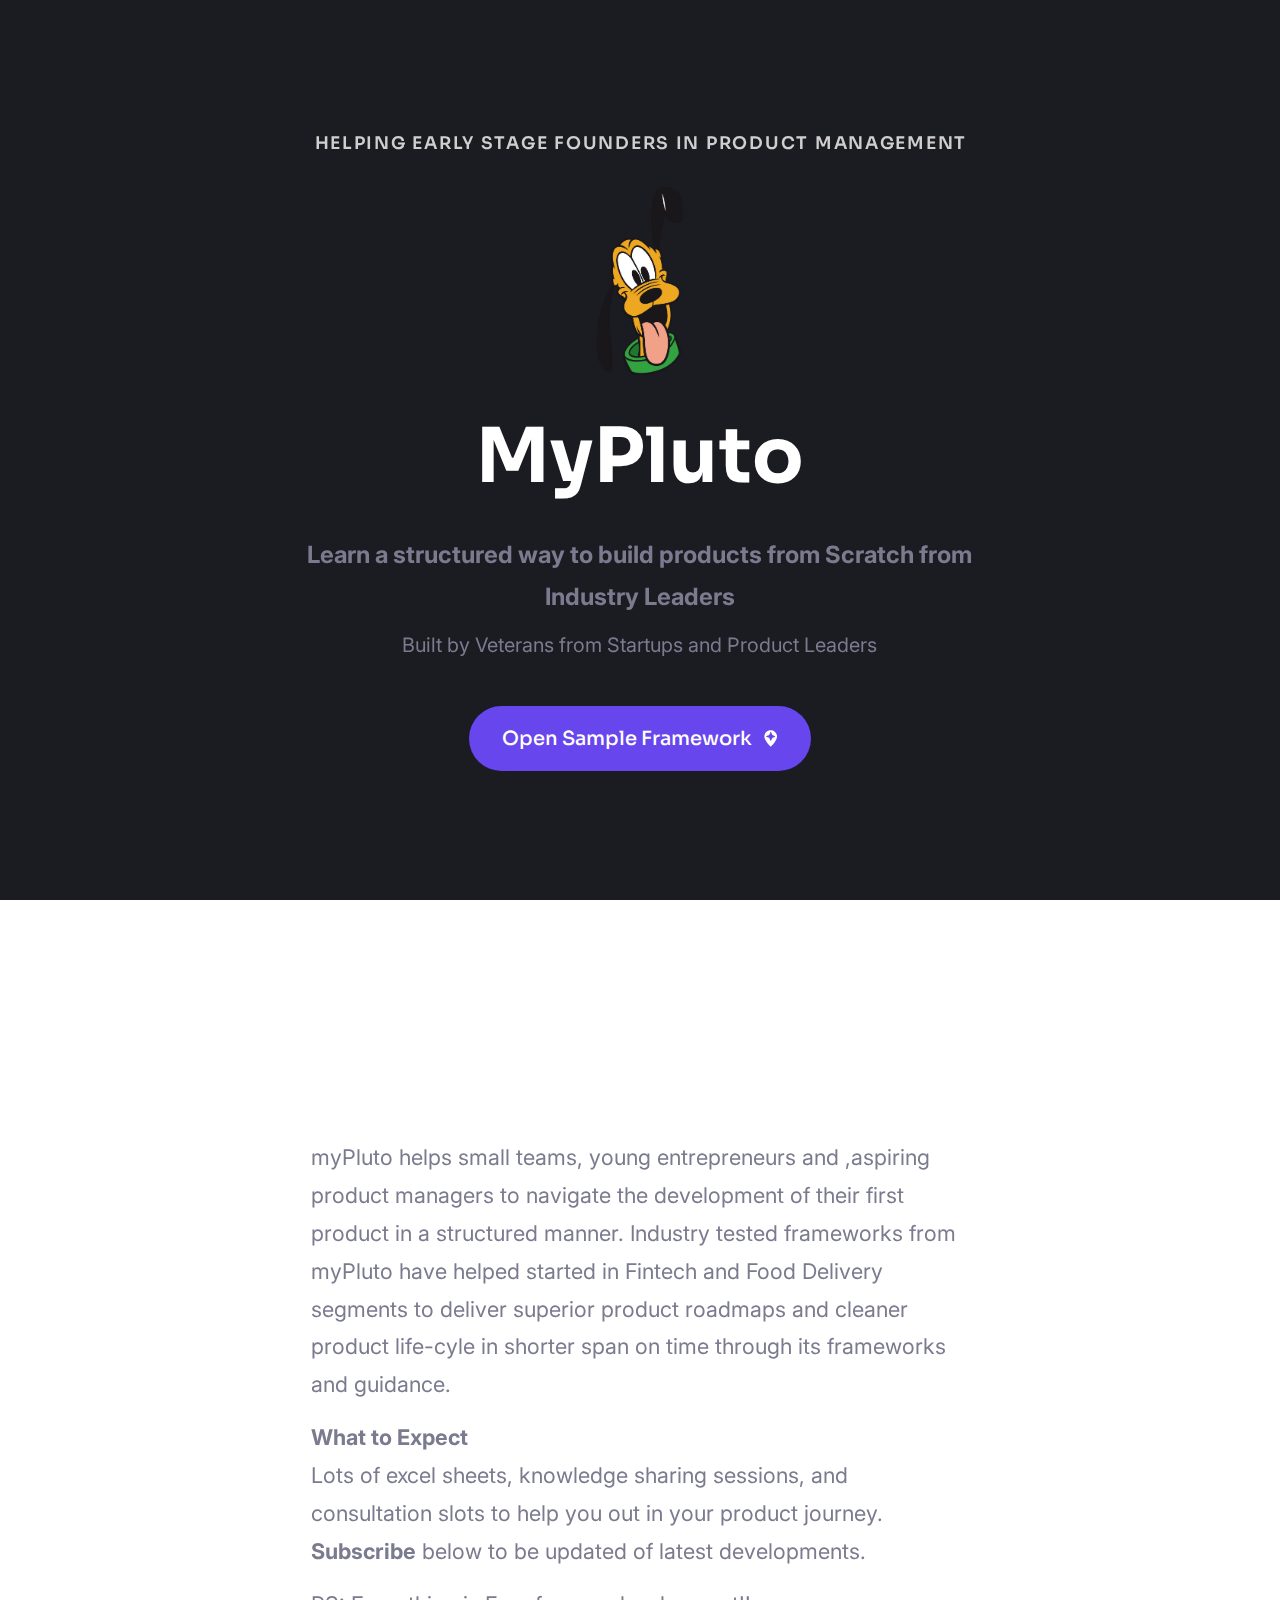
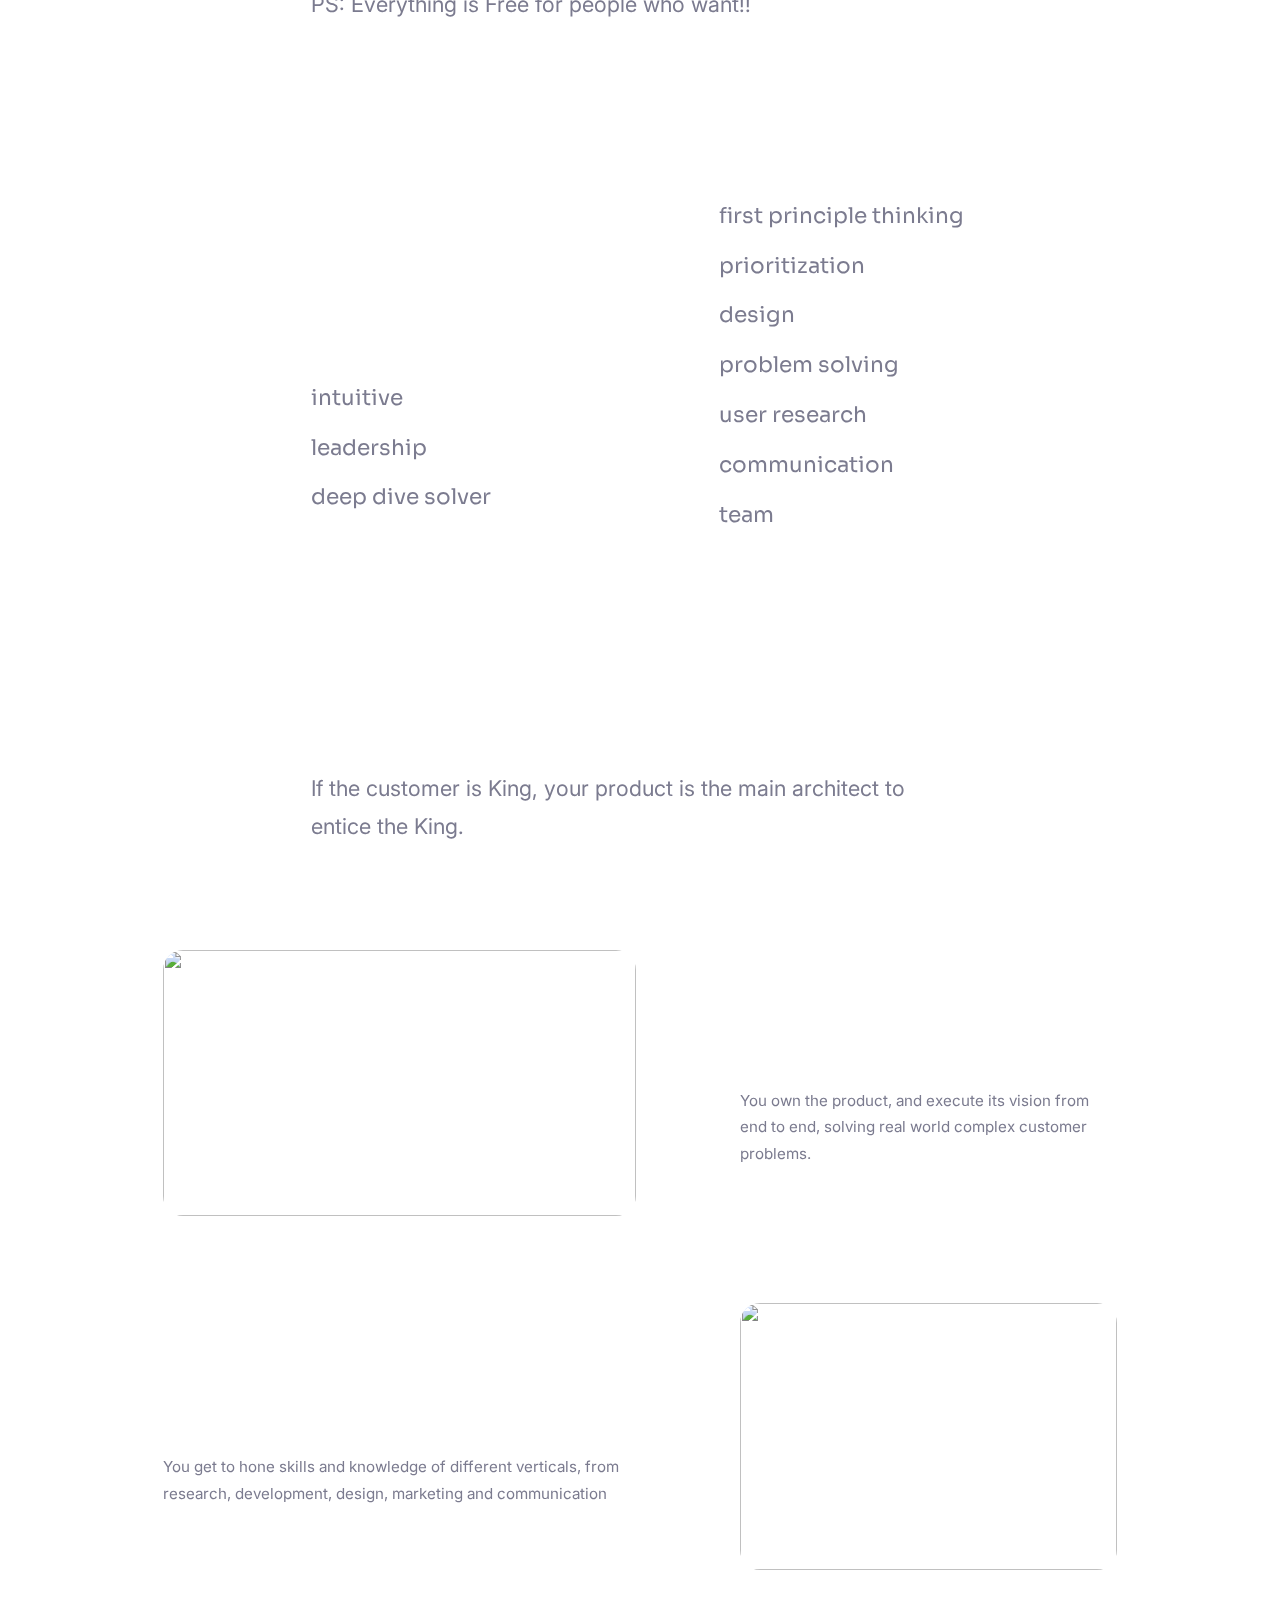
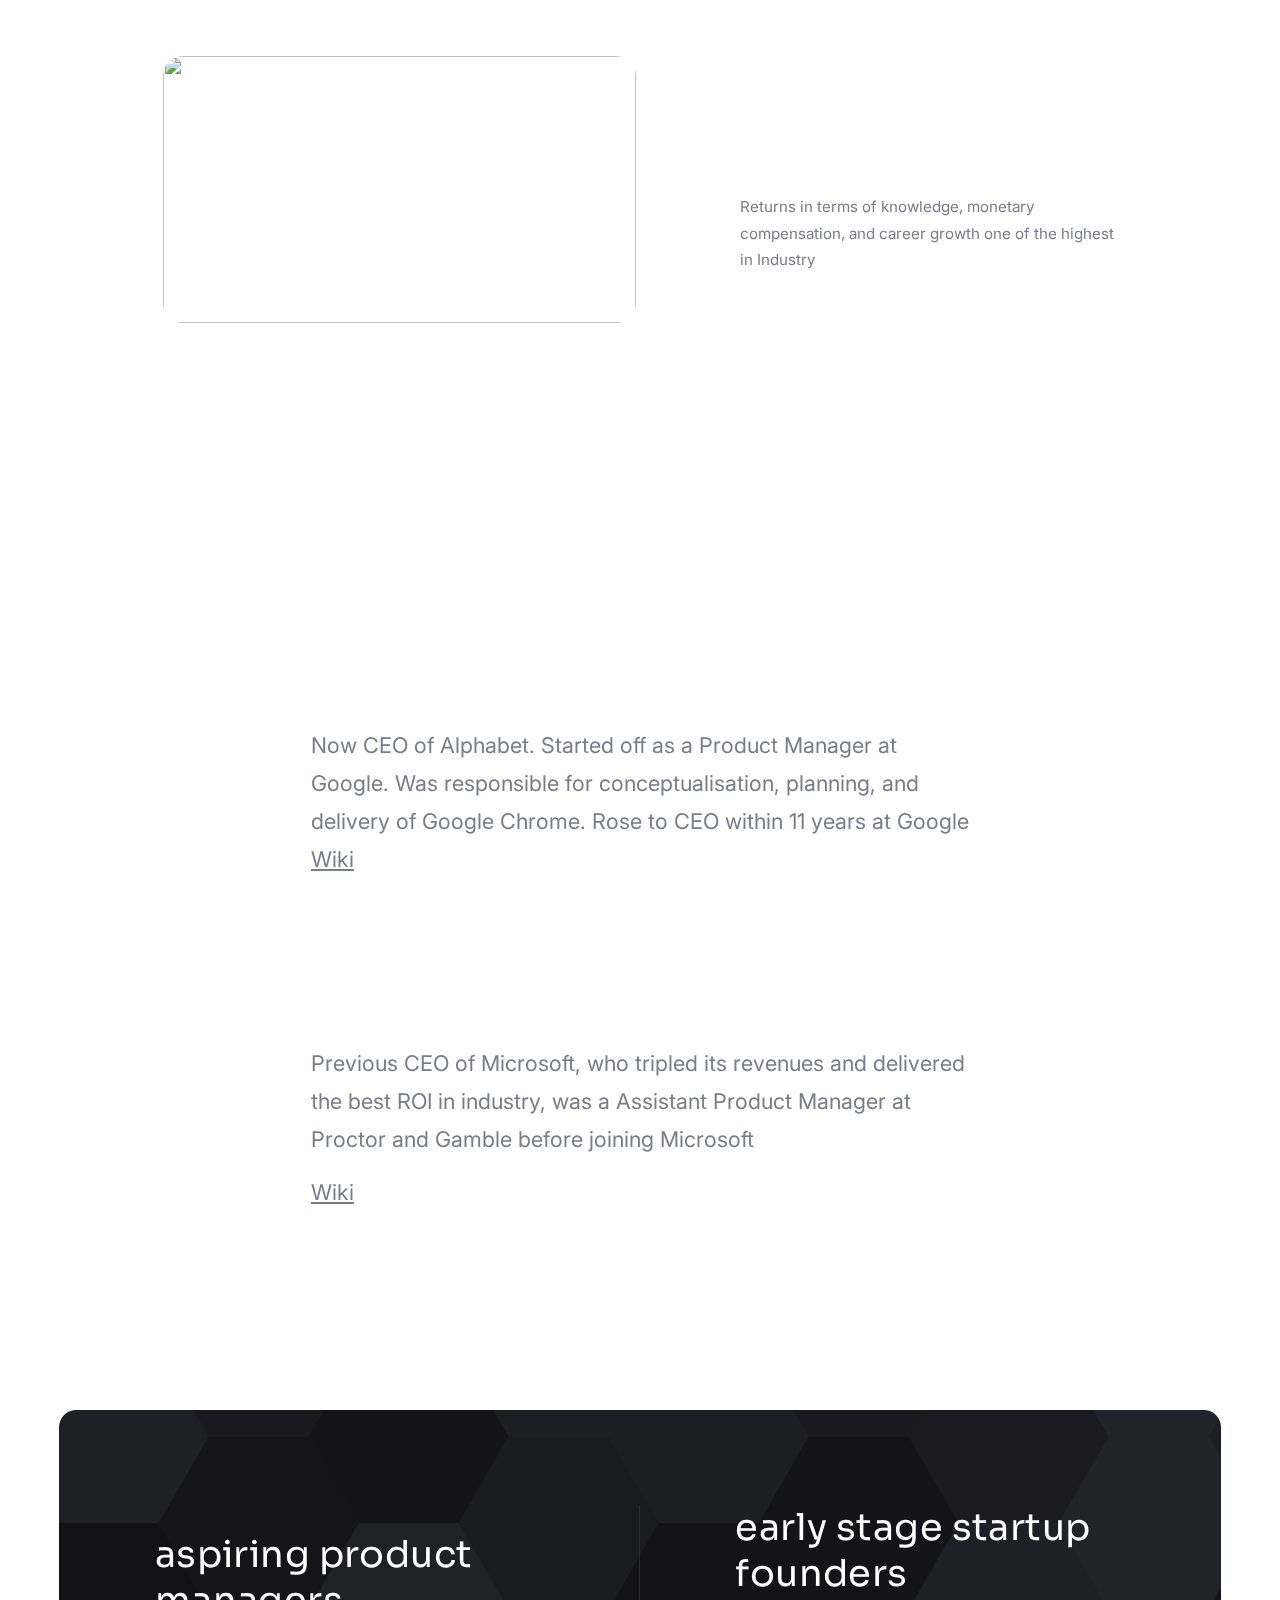
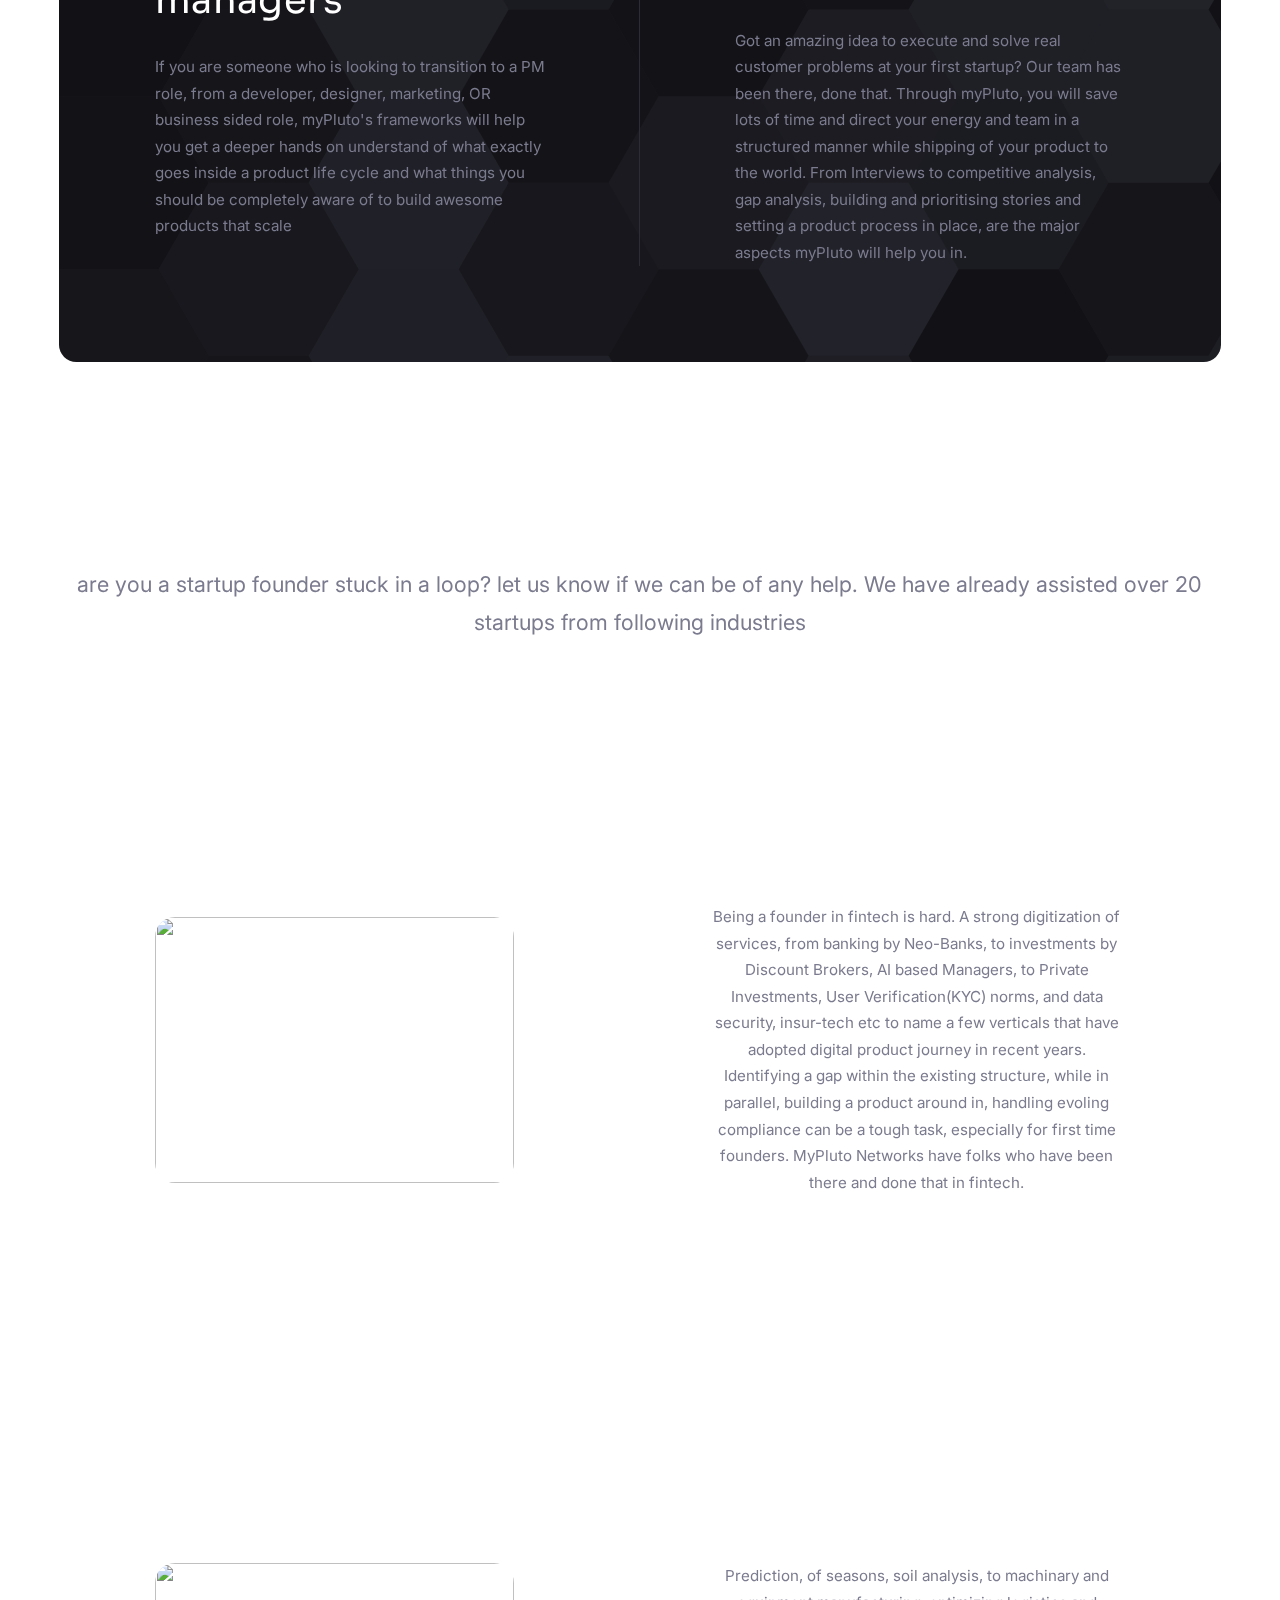
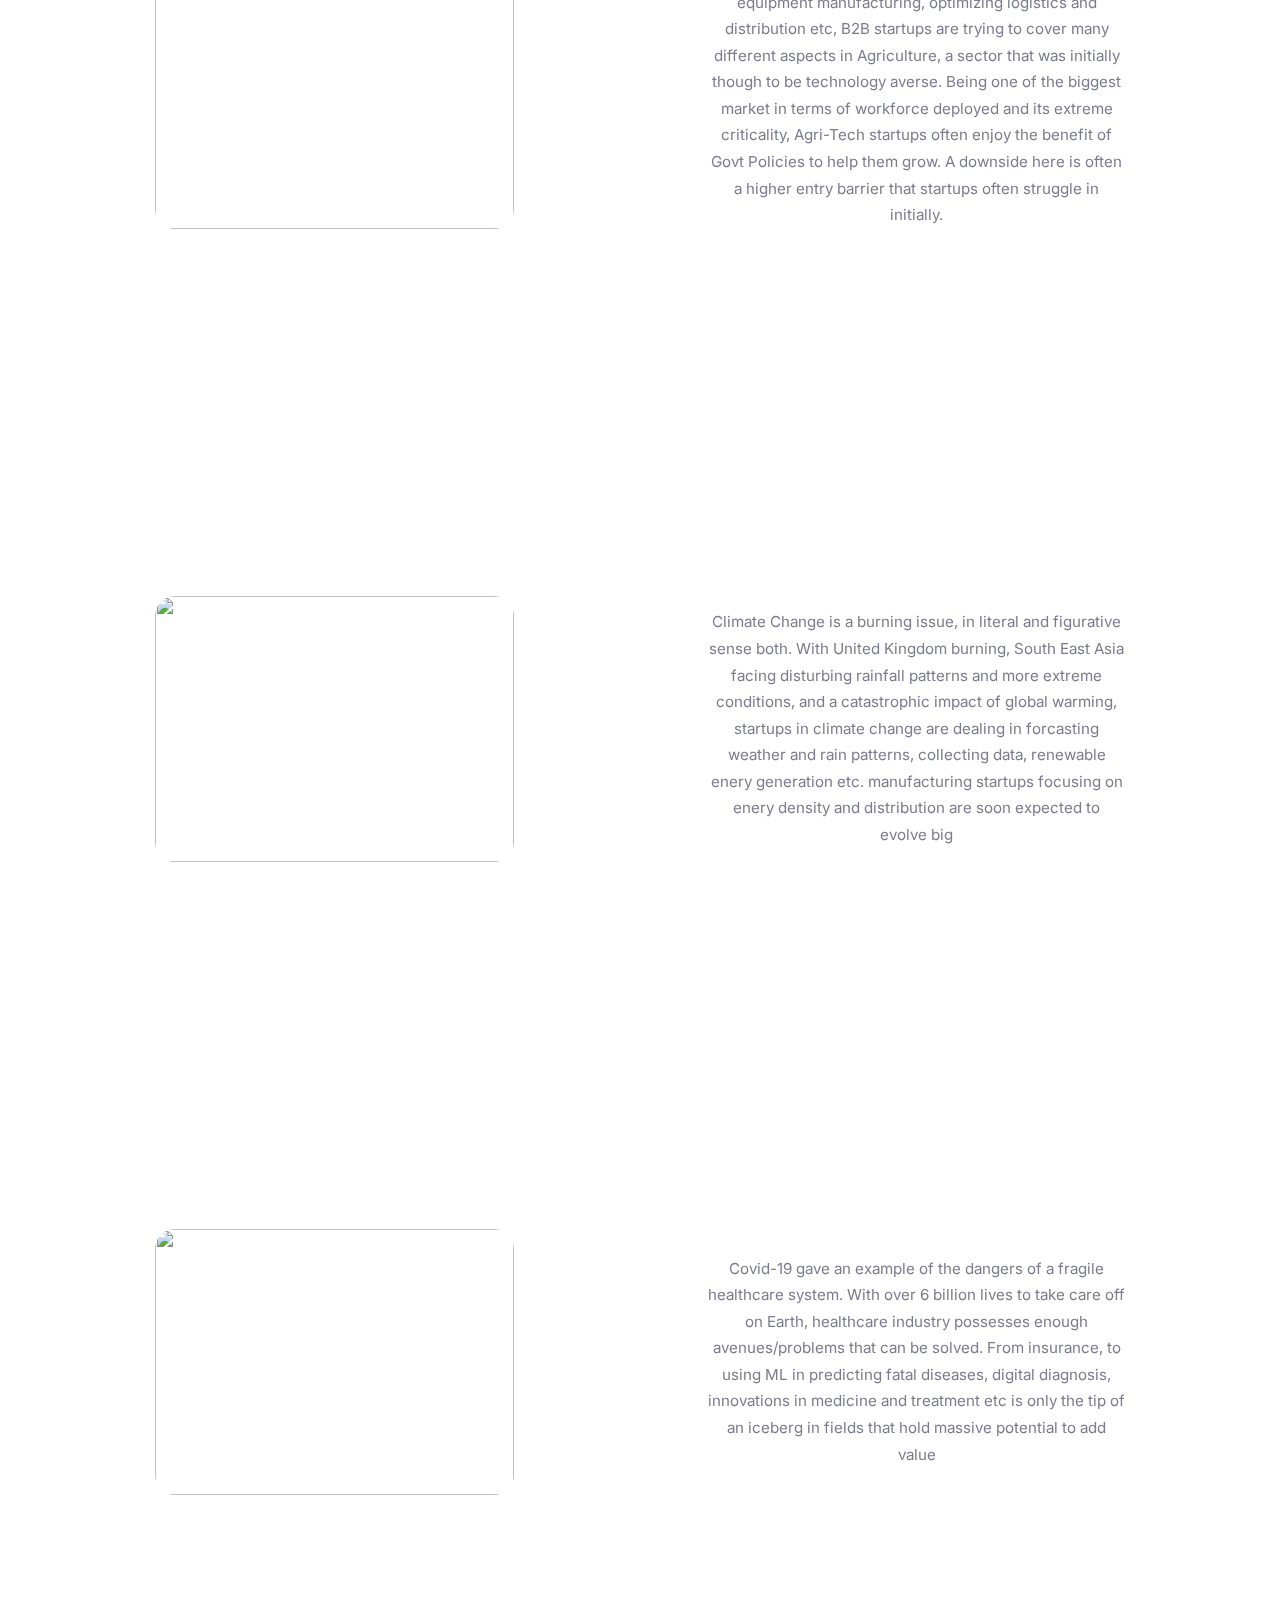
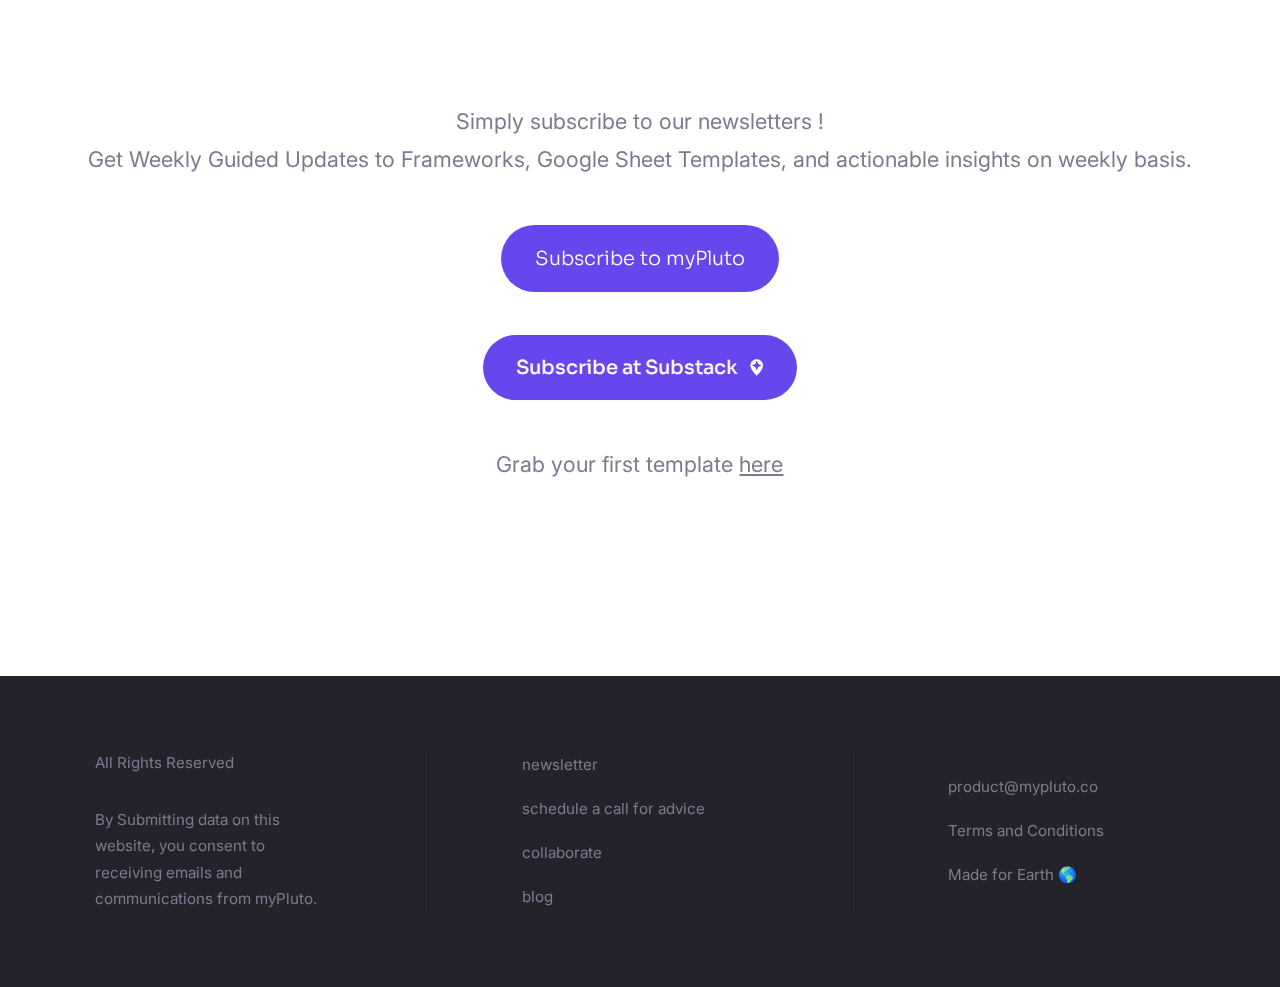
==== commit e0dda8e6: "ch" ====
--- a/index.html
+++ b/index.html
@@ -42,6 +42,8 @@
         <meta name="msapplication-TileImage" content="ms-icon-144x144.png">
         <meta name="theme-color" content="#ffffff">
       </head>
+  
+    </head>
     <body>
         <svg xmlns="http://www.w3.org/2000/svg" version="1.1" xmlns:xlink="http://www.w3.org/1999/xlink" viewBox="0 0 40 40" display="none" width="0" height="0">
             <symbol id="icon-b36" viewBox="0 0 40 40">
@@ -122,7 +124,7 @@
                             <div class="inner">
                                 <div>
                                     <div id="image04" class="style2 image">
-                                        <span class="frame"><img src="https://mypluto2.carrd.co/assets/images/image04.svg?v=5c85fcee" alt="" /></span>
+                                        <span class="frame" style="border-radius:20px"><img src="https://mypluto2.carrd.co/assets/images/image04.svg?v=5c85fcee" alt="" /></span>
                                     </div>
                                 </div>
                                 <div>
@@ -141,7 +143,7 @@
                                 </div>
                                 <div>
                                     <div id="image07" class="style2 image">
-                                        <span class="frame"><img src="https://mypluto2.carrd.co/assets/images/image07.svg?v=5c85fcee" alt="" /></span>
+                                        <span class="frame" style="border-radius:20px"><img src="https://mypluto2.carrd.co/assets/images/image07.svg?v=5c85fcee" alt="" /></span>
                                     </div>
                                 </div>
                             </div>
@@ -152,7 +154,7 @@
                             <div class="inner">
                                 <div>
                                     <div id="image06" class="style2 image">
-                                        <span class="frame"><img src="https://mypluto2.carrd.co/assets/images/image06.svg?v=5c85fcee" alt="" /></span>
+                                        <span class="frame" style="border-radius:20px"><img src="https://mypluto2.carrd.co/assets/images/image06.svg?v=5c85fcee" alt="" /></span>
                                     </div>
                                 </div>
                                 <div>
@@ -203,24 +205,97 @@
                             </div>
                         </div>
                     </div>
-                    <div id="container08" class="container default full screen">
-                        <div class="wrapper"><div class="inner"></div></div>
-                    </div>
-                    <h3 id="text08" class="style2">How it works?</h3>
+                    <h3 id="text33" class="style2" style="margin-top: 100px;">pro bono</h3>
+                    <h3 id="text33" class="style4" style="margin-top: 100px;">are you a startup founder stuck in a loop? let us know if we can be of any help. We have already assisted over 20 startups from following industries</h3>
+
+                    <h3 id="text33" class="style2" style="margin-top: 100px;">Fintech</h3>
+                    <div id="container10" class="container columns full screen">
+                        <div class="wrapper">
+                            <div class="inner">
+                                <div>
+                                    <div id="image07" class="style2 image">
+                                        <span class="frame" style="border-radius:20px"><img src="https://mypluto2.carrd.co/assets/images/image07.svg?v=5c85fcee" alt="" /></span>
+                                    </div>
+                                </div>
+                                <div></div>
+                                <div>
+                                    <h1 id="text34" class="style6">
+                                        Being a founder in fintech is hard. A strong digitization of services, from banking by Neo-Banks, to investments by Discount Brokers, AI based Managers, to Private Investments, User Verification(KYC) norms, and data security, insur-tech etc to name a few verticals that have adopted digital product journey in recent years. Identifying a gap within the existing structure, while in parallel, building a product around in, handling evoling compliance can be a tough task, especially for first time founders. MyPluto Networks have folks who have been there and done that in fintech. 
+                                    </h1>
+                                </div>
+                            </div>
+                        </div>
+                    </div>
+                    <h3 id="text33" class="style2" style="margin-top: 100px;">Agri-Tech</h3>
+                    <div id="container10" class="container columns full screen">
+                        <div class="wrapper">
+                            <div class="inner">
+                                <div>
+                                    <div id="image07" class="style2 image">
+                                        <span class="frame" style="border-radius:20px"><img src="https://mypluto2.carrd.co/assets/images/image07.svg?v=5c85fcee" alt="" /></span>
+                                    </div>
+                                </div>
+                                <div></div>
+                                <div>
+                                    <h1 id="text34" class="style6">
+                                        Prediction, of seasons, soil analysis, to machinary and equipment manufacturing, optimizing logistics and distribution etc,  B2B startups are trying to cover many different aspects in Agriculture, a sector that was initially though to be technology averse. Being one of the biggest market in terms of workforce deployed and its extreme criticality, Agri-Tech startups often enjoy the benefit of Govt Policies to help them grow. A downside here is often a higher entry barrier that startups often struggle in initially.
+                                    </h1>
+                                </div>
+                            </div>
+                        </div>
+                    </div>
+                    <h3 id="text33" class="style2" style="margin-top: 100px;">Climate</h3>
+                    <div id="container10" class="container columns full screen">
+                        <div class="wrapper">
+                            <div class="inner">
+                                <div>
+                                    <div id="image07" class="style2 image">
+                                        <span class="frame" style="border-radius:20px"><img src="https://mypluto2.carrd.co/assets/images/image07.svg?v=5c85fcee" alt="" /></span>
+                                    </div>
+                                </div>
+                                <div></div>
+                                <div>
+                                    <h1 id="text34" class="style6">
+                                         Climate Change is a burning issue, in literal and figurative sense both. With United Kingdom burning, South East Asia facing disturbing rainfall patterns and more extreme conditions, and a catastrophic impact of global warming, startups in climate change are dealing in forcasting weather and rain patterns, collecting data, renewable enery generation etc. manufacturing startups focusing on enery density and distribution are soon expected to evolve big
+                                    </h1>
+                                </div>
+                            </div>
+                        </div>
+                    </div>
+                    <h3 id="text33" class="style2" style="margin-top: 100px;">Healthcare</h3>
+                    <div id="container10" class="container columns full screen">
+                        <div class="wrapper">
+                            <div class="inner">
+                                <div>
+                                    <div id="image07" class="style2 image">
+                                        <span class="frame" style="border-radius:20px"><img src="https://mypluto2.carrd.co/assets/images/image07.svg?v=5c85fcee" alt="" /></span>
+                                    </div>
+                                </div>
+                                <div></div>
+                                <div>
+                                    <h1 id="text34" class="style6">
+                                       Covid-19 gave an example of the dangers of a fragile healthcare system. With over 6 billion lives to take care off on Earth, healthcare industry possesses enough avenues/problems that can be solved. From insurance, to using ML in predicting fatal diseases, digital diagnosis, innovations in medicine and treatment etc is only the tip of an iceberg in fields that hold massive potential to add value 
+                                    </h1>
+                                </div>
+                            </div>
+                        </div>
+                    </div>
+
+                    
+                    <h3 id="text08" class="style2">learn.</h3>
                     <p id="text09" class="style4">
                         <span class="p">
                             Simply subscribe to our newsletters !<br />
                             Get Weekly Guided Updates to Frameworks, Google Sheet Templates, and actionable insights on weekly basis.
                         </span>
                     </p>
-                    <!-- <form enctype="multipart/form-data" id="form01" method="post">
+                    <form enctype="multipart/form-data" id="form01" method="post">
                         <div class="inner">
-                            <div class="field"><input type="email" name="enter-email" id="form01-enter-email" placeholder="Enter Email" maxlength="128" required /></div>
-                            <div class="field"><input type="text" name="site-url" id="form01-site-url" placeholder="Site Url" maxlength="128" /></div>
-                            <div class="actions"><button type="submit">Subscribe to myPluto</button></div>
+                            <!-- <div class="field"><input type="text" name="site-url" id="form01-site-url" placeholder="Site Url" maxlength="128" /></div> -->
+                            <div class="actions"><a href="https://myplutoco.substack.com" target="_blank"><button type="submit">Subscribe to myPluto</button></a></div>
                         </div>
                         <input type="hidden" name="id" value="form01" />
-                    </form> -->
+                    </form> 
                     <ul id="buttons01" class="buttons">
                         <li>
                             <a href="https://myplutoco.substack.com" target="_blank" class="button n01">
@@ -237,7 +312,7 @@
                                     <p id="text63" class="style6">By Submitting data on this website, you consent to receiving emails and communications from myPluto.</p>
                                 </div>
                                 <div>
-                                    <h2 id="text05" class="style6"><span class="p"><a href="https://myplutoco.substack.com/" style="text-decoration: none;" target="_blank">newsletter </a></span><span class="p"><a href="https://calendly.com/myplutoco/30min" target="_blank" style="text-decoration: none;">schedule a call for advice</a></span><span class="p"><a href="collab.html" style="text-decoration: none;" target="_blank">collaborate </a></span></h2>
+                                    <h2 id="text05" class="style6"><span class="p"><a href="https://myplutoco.substack.com/" style="text-decoration: none;" target="_blank">newsletter </a></span><span class="p"><a href="https://calendly.com/myplutoco/30min" target="_blank" style="text-decoration: none;">schedule a call for advice</a></span><span class="p"><a href="collab.html" style="text-decoration: none;" target="_blank">collaborate </a></span> <span class="p"><a href="why-should-you-startup.html" target="_blank" style="text-decoration: none;">blog</a></span></h2>
                                 </div>
                                 <div>
                                     <p id="text02" class="style6">
@@ -256,7 +331,6 @@
             </div>
         </div>
         <script>
-            
             (function () {
                 var on = addEventListener,
                     $ = function (q) {
@@ -599,6 +673,132 @@
                         })();
                     $body.classList.add("is-touch");
                 }
+                var scrollEvents = {
+                    items: [],
+                    add: function (o) {
+                        this.items.push({
+                            element: o.element,
+                            triggerElement: "triggerElement" in o && o.triggerElement ? o.triggerElement : o.element,
+                            enter: "enter" in o ? o.enter : null,
+                            leave: "leave" in o ? o.leave : null,
+                            mode: "mode" in o ? o.mode : 1,
+                            offset: "offset" in o ? o.offset : 0,
+                            initialState: "initialState" in o ? o.initialState : null,
+                            state: false,
+                        });
+                    },
+                    handler: function () {
+                        var height, top, bottom, scrollPad;
+                        if (client.os == "ios") {
+                            height = document.documentElement.clientHeight;
+                            top = document.body.scrollTop + window.scrollY;
+                            bottom = top + height;
+                            scrollPad = 125;
+                        } else {
+                            height = document.documentElement.clientHeight;
+                            top = document.documentElement.scrollTop;
+                            bottom = top + height;
+                            scrollPad = 0;
+                        }
+                        scrollEvents.items.forEach(function (item) {
+                            var bcr, elementTop, elementBottom, state, a, b;
+                            if (!item.enter && !item.leave) return true;
+                            if (!item.triggerElement || item.triggerElement.offsetParent === null) return true;
+                            bcr = item.triggerElement.getBoundingClientRect();
+                            elementTop = top + Math.floor(bcr.top);
+                            elementBottom = elementTop + bcr.height;
+                            if (item.initialState !== null) {
+                                state = item.initialState;
+                                item.initialState = null;
+                            } else {
+                                switch (item.mode) {
+                                    case 1:
+                                    default:
+                                        state = bottom > elementTop - item.offset && top < elementBottom + item.offset;
+                                        break;
+                                    case 2:
+                                        a = top + height * 0.5;
+                                        state = a > elementTop - item.offset && a < elementBottom + item.offset;
+                                        break;
+                                    case 3:
+                                        a = top + height * 0.25;
+                                        if (a - height * 0.375 <= 0) a = 0;
+                                        b = top + height * 0.75;
+                                        if (b + height * 0.375 >= document.body.scrollHeight - scrollPad) b = document.body.scrollHeight + scrollPad;
+                                        state = b > elementTop - item.offset && a < elementBottom + item.offset;
+                                        break;
+                                }
+                            }
+                            if (state != item.state) {
+                                item.state = state;
+                                if (item.state) {
+                                    if (item.enter) {
+                                        item.enter.apply(item.element);
+                                        if (!item.leave) item.enter = null;
+                                    }
+                                } else {
+                                    if (item.leave) {
+                                        item.leave.apply(item.element);
+                                        if (!item.enter) item.leave = null;
+                                    }
+                                }
+                            }
+                        });
+                    },
+                    init: function () {
+                        on("load", this.handler);
+                        on("resize", this.handler);
+                        on("scroll", this.handler);
+                        this.handler();
+                    },
+                };
+                scrollEvents.init();
+                (function () {
+                    var items = $$(".deferred"),
+                        loadHandler,
+                        enterHandler;
+                    loadHandler = function () {
+                        var i = this,
+                            p = this.parentElement;
+                        if (i.dataset.src !== "done") return;
+                        if (Date.now() - i._startLoad < 375) {
+                            p.classList.remove("loading");
+                            p.style.backgroundImage = "none";
+                            i.style.transition = "";
+                            i.style.opacity = 1;
+                        } else {
+                            p.classList.remove("loading");
+                            i.style.opacity = 1;
+                            setTimeout(function () {
+                                i.style.backgroundImage = "none";
+                                i.style.transition = "";
+                            }, 375);
+                        }
+                    };
+                    enterHandler = function () {
+                        var i = this,
+                            p = this.parentElement,
+                            src;
+                        src = i.dataset.src;
+                        i.dataset.src = "done";
+                        p.classList.add("loading");
+                        i._startLoad = Date.now();
+                        i.src = src;
+                    };
+                    items.forEach(function (p) {
+                        var i = p.firstElementChild;
+                        if (!p.classList.contains("enclosed")) {
+                            p.style.backgroundImage = "url(" + i.src + ")";
+                            p.style.backgroundSize = "100% 100%";
+                            p.style.backgroundPosition = "top left";
+                            p.style.backgroundRepeat = "no-repeat";
+                        }
+                        i.style.opacity = 0;
+                        i.style.transition = "opacity 0.375s ease-in-out";
+                        i.addEventListener("load", loadHandler);
+                        scrollEvents.add({ element: i, enter: enterHandler, offset: 250 });
+                    });
+                })();
                 function form(id, settings) {
                     var _this = this;
                     this.id = id;
@@ -1070,6 +1270,5 @@
                 new form("form01", { mode: "custom", method: "ajax", hid: "site-url", success: "Thank you! :)", failure: "Sorry, something went wrong. Please try again later.", optional: [] });
             })();
         </script>
-        <script src="//code.tidio.co/uyyglmdpinnyywsrw9wqdd4ug0cr5inf.js" async></script>
     </body>
 </html>
--- a/styles.css
+++ b/styles.css
@@ -1,3977 +1,4313 @@
-    <style>
-            html,
-            body,
-            div,
-            span,
-            applet,
-            object,
-            iframe,
-            h1,
-            h2,
-            h3,
-            h4,
-            h5,
-            h6,
-            p,
-            blockquote,
-            pre,
-            a,
-            abbr,
-            acronym,
-            address,
-            big,
-            cite,
-            code,
-            del,
-            dfn,
-            em,
-            img,
-            ins,
-            kbd,
-            q,
-            s,
-            samp,
-            small,
-            strike,
-            strong,
-            sub,
-            sup,
-            tt,
-            var,
-            b,
-            u,
-            i,
-            center,
-            dl,
-            dt,
-            dd,
-            ol,
-            ul,
-            li,
-            fieldset,
-            form,
-            label,
-            legend,
-            table,
-            caption,
-            tbody,
-            tfoot,
-            thead,
-            tr,
-            th,
-            td,
-            article,
-            aside,
-            canvas,
-            details,
-            embed,
-            figure,
-            figcaption,
-            footer,
-            header,
-            hgroup,
-            menu,
-            nav,
-            output,
-            ruby,
-            section,
-            summary,
-            time,
-            mark,
-            audio,
-            video {
-                margin: 0;
-                padding: 0;
-                border: 0;
-                font-size: 100%;
-                font: inherit;
-                vertical-align: baseline;
-            }
-            article,
-            aside,
-            details,
-            figcaption,
-            figure,
-            footer,
-            header,
-            hgroup,
-            menu,
-            nav,
-            section {
-                display: block;
-            }
-            body {
-                line-height: 1;
-            }
-            ol,
-            ul {
-                list-style: none;
-            }
-            blockquote,
-            q {
-                quotes: none;
-            }
-            blockquote:before,
-            blockquote:after,
-            q:before,
-            q:after {
-                content: "";
-                content: none;
-            }
-            table {
-                border-collapse: collapse;
-                border-spacing: 0;
-            }
-            body {
-                -webkit-text-size-adjust: none;
-            }
-            mark {
-                background-color: transparent;
-                color: inherit;
-            }
-            input::-moz-focus-inner {
-                border: 0;
-                padding: 0;
-            }
-            input[type="text"],
-            input[type="email"],
-            select,
-            textarea {
-                -moz-appearance: none;
-                -webkit-appearance: none;
-                -ms-appearance: none;
-                appearance: none;
-            }
-            *,
-            *:before,
-            *:after {
-                box-sizing: border-box;
-            }
-            body {
-                line-height: 1;
-                min-height: var(--viewport-height);
-                min-width: 320px;
-                overflow-x: hidden;
-                word-wrap: break-word;
-            }
-            body:before {
-                content: "";
-                display: block;
-                background-attachment: scroll;
-                height: var(--background-height);
-                left: 0;
-                pointer-events: none;
-                position: fixed;
-                top: 0;
-                transform: scale(1);
-                width: 100vw;
-                z-index: 0;
-                background-image: url(""), url("https://mypluto2.carrd.co/assets/images/bg.svg?v=5c85fcee");
-                background-size: 256px, cover;
-                background-position: center, center;
-                background-repeat: repeat, no-repeat;
-                background-color: #1a1a21;
-            }
-            :root {
-                --background-height: 100vh;
-                --site-language-alignment: left;
-                --site-language-direction: ltr;
-                --site-language-flex-alignment: flex-start;
-                --viewport-height: 100vh;
-            }
-            html {
-                font-size: 18pt;
-            }
-            u {
-                text-decoration: underline;
-            }
-            strong {
-                color: inherit;
-                font-weight: bolder;
-            }
-            em {
-                font-style: italic;
-            }
-            code {
-                background-color: rgba(144, 144, 144, 0.25);
-                border-radius: 0.25em;
-                font-family: "Lucida Console", "Courier New", monospace;
-                font-size: 0.9em;
-                font-weight: normal;
-                letter-spacing: 0;
-                margin: 0 0.25em;
-                padding: 0.25em 0.5em;
-                text-indent: 0;
-            }
-            mark {
-                background-color: rgba(144, 144, 144, 0.25);
-            }
-            s {
-                text-decoration: line-through;
-            }
-            sub {
-                font-size: smaller;
-                vertical-align: sub;
-            }
-            sup {
-                font-size: smaller;
-                vertical-align: super;
-            }
-            a {
-                color: inherit;
-                text-decoration: underline;
-                transition: color 0.25s ease;
-            }
-            #wrapper {
-                -webkit-overflow-scrolling: touch;
-                align-items: stretch;
-                display: flex;
-                flex-direction: row;
-                justify-content: center;
-                min-height: var(--viewport-height);
-                overflow: hidden;
-                position: relative;
-                z-index: 2;
-                padding: 0 1rem 0 1rem;
-            }
-            #main {
-                --alignment: center;
-                --flex-alignment: center;
-                --border-radius-tl: 0;
-                --border-radius-tr: 0;
-                --border-radius-br: 0;
-                --border-radius-bl: 0;
-                align-items: center;
-                display: flex;
-                flex-grow: 0;
-                flex-shrink: 0;
-                justify-content: center;
-                max-width: 100%;
-                position: relative;
-                text-align: var(--alignment);
-                z-index: 1;
-                background-color: transparent;
-            }
-            #main > .inner {
-                --padding-horizontal: 0rem;
-                --padding-vertical: 0rem;
-                --spacing: 0rem;
-                --width: 67rem;
-                border-radius: var(--border-radius-tl) var(--border-radius-tr) var(--border-radius-br) var(--border-radius-bl);
-                max-width: 100%;
-                position: relative;
-                width: var(--width);
-                z-index: 1;
-                padding: var(--padding-vertical) var(--padding-horizontal);
-            }
-            #main > .inner > * {
-                margin-top: var(--spacing);
-                margin-bottom: var(--spacing);
-            }
-            #main > .inner > :first-child {
-                margin-top: 0 !important;
-            }
-            #main > .inner > :last-child {
-                margin-bottom: 0 !important;
-            }
-            #main > .inner > .full {
-                margin-left: calc(var(--padding-horizontal) * -1);
-                max-width: calc(100% + calc(var(--padding-horizontal) * 2) + 0.4725px);
-                width: calc(100% + calc(var(--padding-horizontal) * 2) + 0.4725px);
-            }
-            #main > .inner > .full:first-child {
-                border-top-left-radius: inherit;
-                border-top-right-radius: inherit;
-                margin-top: calc(var(--padding-vertical) * -1) !important;
-            }
-            #main > .inner > .full:last-child {
-                border-bottom-left-radius: inherit;
-                border-bottom-right-radius: inherit;
-                margin-bottom: calc(var(--padding-vertical) * -1) !important;
-            }
-            #main > .inner > .full.screen {
-                border-radius: 0 !important;
-                max-width: 100vw;
-                position: relative;
-                width: 100vw;
-                left: 50%;
-                margin-left: -50vw;
-                right: auto;
-            }
-            body.is-instant #main,
-            body.is-instant #main > .inner > *,
-            body.is-instant #main > .inner > section > * {
-                transition: none !important;
-            }
-            body.is-instant:after {
-                display: none !important;
-                transition: none !important;
-            }
-            h1,
-            h2,
-            h3,
-            p {
-                direction: var(--site-language-direction);
-                position: relative;
-            }
-            h1 span.p,
-            h2 span.p,
-            h3 span.p,
-            p span.p {
-                display: block;
-                position: relative;
-            }
-            h1 span[style],
-            h2 span[style],
-            h3 span[style],
-            p span[style],
-            h1 strong,
-            h2 strong,
-            h3 strong,
-            p strong,
-            h1 a,
-            h2 a,
-            h3 a,
-            p a,
-            h1 code,
-            h2 code,
-            h3 code,
-            p code,
-            h1 mark,
-            h2 mark,
-            h3 mark,
-            p mark {
-                -webkit-text-fill-color: currentcolor;
-            }
-            #text23 {
-                text-transform: uppercase;
-                color: #cfcfcf;
-                font-family: "Sora", sans-serif;
-                letter-spacing: 0.1rem;
-                width: calc(100% + 0.1rem);
-                font-size: 1em;
-                line-height: 1.625;
-                font-weight: 600;
-            }
-            #text23 mark {
-                color: #ffffff;
-                background-color: transparent;
-            }
-            #text23 a {
-                text-decoration: underline;
-            }
-            #text23 a:hover {
-                text-decoration: none;
-            }
-            #text23 span.p:nth-child(n + 2) {
-                margin-top: 1rem;
-            }
-            #text24 {
-                color: #ffffff;
-                font-family: "Sora", sans-serif;
-                letter-spacing: 0.025rem;
-                width: calc(100% + 0.025rem);
-                font-size: 4.375em;
-                line-height: 1.25;
-                font-weight: 700;
-            }
-            #text24 mark {
-                color: #f5eded;
-                background-color: transparent;
-            }
-            #text24 a {
-                text-decoration: none;
-            }
-            #text24 a:hover {
-                text-decoration: underline;
-            }
-            #text24 span.p:nth-child(n + 2) {
-                margin-top: 1rem;
-            }
-            #text18 {
-                color: #7b7b8f;
-                font-family: "Inter", sans-serif;
-                font-size: 1.375em;
-                line-height: 1.75;
-                font-weight: 400;
-            }
-            #text18 a {
-                text-decoration: underline;
-            }
-            #text18 a:hover {
-                text-decoration: none;
-            }
-            #text18 span.p:nth-child(n + 2) {
-                margin-top: 1rem;
-            }
-            h1.style5,
-            h2.style5,
-            h3.style5,
-            p.style5 {
-                text-transform: uppercase;
-                color: #ffffff;
-                font-family: "Sora", sans-serif;
-                letter-spacing: 0.2rem;
-                width: calc(100% + 0.2rem);
-                font-size: 2.25em;
-                line-height: 1.625;
-                font-weight: 300;
-            }
-            h1.style5 mark,
-            h2.style5 mark,
-            h3.style5 mark,
-            p.style5 mark {
-                background-color: transparent;
-            }
-            h1.style5 a,
-            h2.style5 a,
-            h3.style5 a,
-            p.style5 a {
-                text-decoration: underline;
-            }
-            h1.style5 a:hover,
-            h2.style5 a:hover,
-            h3.style5 a:hover,
-            p.style5 a:hover {
-                text-decoration: none;
-            }
-            h1.style5 span.p:nth-child(n + 2),
-            h2.style5 span.p:nth-child(n + 2),
-            h3.style5 span.p:nth-child(n + 2),
-            p.style5 span.p:nth-child(n + 2) {
-                margin-top: 1rem;
-            }
-            h1.style4:not(:first-child),
-            h2.style4:not(:first-child),
-            h3.style4:not(:first-child),
-            p.style4:not(:first-child) {
-                margin-top: 2.625rem !important;
-            }
-            h1.style4:not(:last-child),
-            h2.style4:not(:last-child),
-            h3.style4:not(:last-child),
-            p.style4:not(:last-child) {
-                margin-bottom: 2.625rem !important;
-            }
-            h1.style4,
-            h2.style4,
-            h3.style4,
-            p.style4 {
-                color: #7b7b8f;
-                font-family: "Inter", sans-serif;
-                font-size: 1.25em;
-                line-height: 1.75;
-                font-weight: 400;
-            }
-            h1.style4 mark,
-            h2.style4 mark,
-            h3.style4 mark,
-            p.style4 mark {
-                color: #ffffff;
-                background-color: transparent;
-            }
-            h1.style4 a,
-            h2.style4 a,
-            h3.style4 a,
-            p.style4 a {
-                text-decoration: underline;
-            }
-            h1.style4 a:hover,
-            h2.style4 a:hover,
-            h3.style4 a:hover,
-            p.style4 a:hover {
-                text-decoration: none;
-            }
-            h1.style4 span.p:nth-child(n + 2),
-            h2.style4 span.p:nth-child(n + 2),
-            h3.style4 span.p:nth-child(n + 2),
-            p.style4 span.p:nth-child(n + 2) {
-                margin-top: 0.875rem;
-            }
-            h1.style1,
-            h2.style1,
-            h3.style1,
-            p.style1 {
-                color: #ffffff;
-                font-family: "Sora", sans-serif;
-                letter-spacing: -0.1rem;
-                width: 100%;
-                font-size: 3.5em;
-                line-height: 1.25;
-                font-weight: 700;
-            }
-            h1.style1 mark,
-            h2.style1 mark,
-            h3.style1 mark,
-            p.style1 mark {
-                color: #f5eded;
-                background-color: transparent;
-            }
-            h1.style1 a,
-            h2.style1 a,
-            h3.style1 a,
-            p.style1 a {
-                text-decoration: none;
-            }
-            h1.style1 a:hover,
-            h2.style1 a:hover,
-            h3.style1 a:hover,
-            p.style1 a:hover {
-                text-decoration: underline;
-            }
-            h1.style1 span.p:nth-child(n + 2),
-            h2.style1 span.p:nth-child(n + 2),
-            h3.style1 span.p:nth-child(n + 2),
-            p.style1 span.p:nth-child(n + 2) {
-                margin-top: 1rem;
-            }
-            h1.style3,
-            h2.style3,
-            h3.style3,
-            p.style3 {
-                color: #7b7b8f;
-                font-family: "Sora", sans-serif;
-                font-size: 1.25em;
-                line-height: 1.5;
-                font-weight: 400;
-                text-shadow: 0.088rem 0.088rem 0.125rem transparent;
-            }
-            h1.style3 mark,
-            h2.style3 mark,
-            h3.style3 mark,
-            p.style3 mark {
-                color: #815cff;
-                background-color: transparent;
-            }
-            h1.style3 a,
-            h2.style3 a,
-            h3.style3 a,
-            p.style3 a {
-                text-decoration: underline;
-            }
-            h1.style3 a:hover,
-            h2.style3 a:hover,
-            h3.style3 a:hover,
-            p.style3 a:hover {
-                text-decoration: none;
-            }
-            h1.style3 span.p:nth-child(n + 2),
-            h2.style3 span.p:nth-child(n + 2),
-            h3.style3 span.p:nth-child(n + 2),
-            p.style3 span.p:nth-child(n + 2) {
-                margin-top: 1rem;
-            }
-            h1.style2,
-            h2.style2,
-            h3.style2,
-            p.style2 {
-                color: #ffffff;
-                font-family: "Sora", sans-serif;
-                font-size: 2.25em;
-                line-height: 1.5;
-                font-weight: 600;
-            }
-            h1.style2 mark,
-            h2.style2 mark,
-            h3.style2 mark,
-            p.style2 mark {
-                color: #815cff;
-                background-color: transparent;
-            }
-            h1.style2 a,
-            h2.style2 a,
-            h3.style2 a,
-            p.style2 a {
-                text-decoration: underline;
-            }
-            h1.style2 a:hover,
-            h2.style2 a:hover,
-            h3.style2 a:hover,
-            p.style2 a:hover {
-                text-decoration: none;
-            }
-            h1.style2 span.p:nth-child(n + 2),
-            h2.style2 span.p:nth-child(n + 2),
-            h3.style2 span.p:nth-child(n + 2),
-            p.style2 span.p:nth-child(n + 2) {
-                margin-top: 1rem;
-            }
-            h1.style6,
-            h2.style6,
-            h3.style6,
-            p.style6 {
-                color: #7b7b8f;
-                font-family: "Inter", sans-serif;
-                font-size: 0.875em;
-                line-height: 1.75;
-                font-weight: 400;
-            }
-            h1.style6 mark,
-            h2.style6 mark,
-            h3.style6 mark,
-            p.style6 mark {
-                color: #ffffff;
-                background-color: transparent;
-            }
-            h1.style6 a,
-            h2.style6 a,
-            h3.style6 a,
-            p.style6 a {
-                text-decoration: underline;
-            }
-            h1.style6 a:hover,
-            h2.style6 a:hover,
-            h3.style6 a:hover,
-            p.style6 a:hover {
-                text-decoration: none;
-            }
-            h1.style6 span.p:nth-child(n + 2),
-            h2.style6 span.p:nth-child(n + 2),
-            h3.style6 span.p:nth-child(n + 2),
-            p.style6 span.p:nth-child(n + 2) {
-                margin-top: 1rem;
-            }
-            #text12 {
-                color: #ffffff;
-                font-family: "Sora", sans-serif;
-                letter-spacing: 0.025rem;
-                width: calc(100% + 0.025rem);
-                font-size: 2.125em;
-                line-height: 1.25;
-                font-weight: 400;
-            }
-            #text12 mark {
-                color: #f5eded;
-                background-color: transparent;
-            }
-            #text12 a {
-                text-decoration: none;
-            }
-            #text12 a:hover {
-                text-decoration: underline;
-            }
-            #text12 span.p:nth-child(n + 2) {
-                margin-top: 1rem;
-            }
-            #text16 {
-                color: #ffffff;
-                font-family: "Sora", sans-serif;
-                letter-spacing: 0.025rem;
-                width: calc(100% + 0.025rem);
-                font-size: 2.125em;
-                line-height: 1.25;
-                font-weight: 400;
-            }
-            #text16 mark {
-                color: #f5eded;
-                background-color: transparent;
-            }
-            #text16 a {
-                text-decoration: none;
-            }
-            #text16 a:hover {
-                text-decoration: underline;
-            }
-            #text16 span.p:nth-child(n + 2) {
-                margin-top: 1rem;
-            }
-            .buttons {
-                cursor: default;
-                display: flex;
-                justify-content: var(--flex-alignment);
-                letter-spacing: 0;
-                padding: 0;
-            }
-            .buttons li {
-                max-width: 100%;
-            }
-            .buttons li a {
-                align-items: center;
-                justify-content: center;
-                max-width: 100%;
-                text-align: center;
-                text-decoration: none;
-                vertical-align: middle;
-                white-space: nowrap;
-            }
-            #buttons01 {
-                gap: 1.5rem;
-                flex-direction: row;
-                flex-wrap: wrap;
-            }
-            #buttons01:not(:first-child) {
-                margin-top: 2.5rem !important;
-            }
-            #buttons01:not(:last-child) {
-                margin-bottom: 2.5rem !important;
-            }
-            #buttons01 li a {
-                display: inline-flex;
-                width: auto;
-                height: 3.75rem;
-                line-height: 3.75rem;
-                padding: 0 1.875rem;
-                vertical-align: middle;
-                font-family: "Sora", sans-serif;
-                font-size: 1.125em;
-                font-weight: 500;
-                border-radius: 2rem;
-                flex-direction: row-reverse;
-                justify-content: flex-end;
-                transition: color 0.25s ease, background-color 0.25s ease, border-color 0.25s ease;
-            }
-            #buttons01 li a svg {
-                display: block;
-                fill: #ffffff;
-                flex-grow: 0;
-                flex-shrink: 0;
-                height: 100%;
-                min-width: 16px;
-                width: 1em;
-                margin-left: 0.5em;
-                margin-right: calc(-0.125em + 0rem);
-                transition: fill 0.25s ease;
-            }
-            #buttons01 li a .label {
-                direction: var(--site-language-direction);
-                overflow: hidden;
-                text-overflow: ellipsis;
-                flex-grow: 1;
-                flex-shrink: 1;
-                text-align: left;
-                width: 100%;
-            }
-            #buttons01 .button {
-                background-color: #6746ed;
-                color: #ffffff;
-            }
-            #buttons01 .button:hover {
-                background-color: #6746ed !important;
-            }
-            .container {
-                position: relative;
-            }
-            .container > .wrapper {
-                vertical-align: top;
-                position: relative;
-                max-width: 100%;
-                border-radius: inherit;
-            }
-            .container > .wrapper > .inner {
-                vertical-align: top;
-                position: relative;
-                max-width: 100%;
-                border-radius: inherit;
-                text-align: var(--alignment);
-            }
-            #main .container.full:first-child > .wrapper {
-                border-top-left-radius: inherit;
-                border-top-right-radius: inherit;
-            }
-            #main .container.full:last-child > .wrapper {
-                border-bottom-left-radius: inherit;
-                border-bottom-right-radius: inherit;
-            }
-            #main .container.full:first-child > .wrapper > .inner {
-                border-top-left-radius: inherit;
-                border-top-right-radius: inherit;
-            }
-            #main .container.full:last-child > .wrapper > .inner {
-                border-bottom-left-radius: inherit;
-                border-bottom-right-radius: inherit;
-            }
-            #container06 {
-                display: flex;
-                width: 100%;
-                min-height: var(--viewport-height);
-                align-items: center;
-                justify-content: center;
-                background-attachment: fixed;
-                background-image: url(""), linear-gradient(to top, rgba(27, 27, 34, 0.961), rgba(27, 27, 34, 0.961)), url("https://mypluto2.carrd.co/assets/images/container06.svg?v=5c85fcee");
-                background-size: 512px, auto, 100rem;
-                background-position: center, 0% 0%, center;
-                background-repeat: repeat, repeat, no-repeat;
-            }
-            #container06 > .wrapper > .inner {
-                --gutters: 8.125rem;
-                --padding-horizontal: 6rem;
-                --padding-vertical: 0rem;
-                --spacing: 1.75rem;
-                padding: var(--padding-vertical) var(--padding-horizontal);
-            }
-            #container06 > .wrapper {
-                max-width: 53rem;
-                width: 100%;
-            }
-            body.is-touch #container06 {
-                background-attachment: scroll;
-            }
-            #container06.default > .wrapper > .inner > * {
-                margin-bottom: var(--spacing);
-                margin-top: var(--spacing);
-            }
-            #container06.default > .wrapper > .inner > *:first-child {
-                margin-top: 0 !important;
-            }
-            #container06.default > .wrapper > .inner > *:last-child {
-                margin-bottom: 0 !important;
-            }
-            #container06.columns > .wrapper > .inner {
-                flex-wrap: wrap;
-                display: flex;
-                align-items: center;
-            }
-            #container06.columns > .wrapper > .inner > * {
-                flex-grow: 0;
-                flex-shrink: 0;
-                max-width: 100%;
-                text-align: var(--alignment);
-                padding: 0 0 0 var(--gutters);
-            }
-            #container06.columns > .wrapper > .inner > * > * {
-                margin-bottom: var(--spacing);
-                margin-top: var(--spacing);
-            }
-            #container06.columns > .wrapper > .inner > * > *:first-child {
-                margin-top: 0 !important;
-            }
-            #container06.columns > .wrapper > .inner > * > *:last-child {
-                margin-bottom: 0 !important;
-            }
-            #container06.columns > .wrapper > .inner > *:first-child {
-                margin-left: calc(var(--gutters) * -1);
-            }
-            #container06.default > .wrapper > .inner > .full {
-                margin-left: calc(var(--padding-horizontal) * -1);
-                max-width: none !important;
-                width: calc(100% + (var(--padding-horizontal) * 2) + 0.4725px);
-            }
-            #container06.default > .wrapper > .inner > .full:first-child {
-                margin-top: calc(var(--padding-vertical) * -1) !important;
-                border-top-left-radius: inherit;
-                border-top-right-radius: inherit;
-            }
-            #container06.default > .wrapper > .inner > .full:last-child {
-                margin-bottom: calc(var(--padding-vertical) * -1) !important;
-                border-bottom-left-radius: inherit;
-                border-bottom-right-radius: inherit;
-            }
-            #container06.columns > .wrapper > .inner > div > .full {
-                margin-left: calc(var(--gutters) * -0.5);
-                max-width: none !important;
-                width: calc(100% + var(--gutters) + 0.4725px);
-            }
-            #container06.columns > .wrapper > .inner > div:first-child > .full {
-                margin-left: calc(var(--padding-horizontal) * -1);
-                width: calc(100% + var(--padding-horizontal) + calc(var(--gutters) * 0.5) + 0.4725px);
-            }
-            #container06.columns > .wrapper > .inner > div:last-child > .full {
-                width: calc(100% + var(--padding-horizontal) + calc(var(--gutters) * 0.5) + 0.4725px);
-            }
-            #container06.columns > .wrapper > .inner > div > .full:first-child {
-                margin-top: calc(var(--padding-vertical) * -1) !important;
-            }
-            #container06.columns > .wrapper > .inner > div > .full:last-child {
-                margin-bottom: calc(var(--padding-vertical) * -1) !important;
-            }
-            #container06.columns > .wrapper > .inner > .full {
-                align-self: stretch;
-                min-height: calc(var(--viewport-height) - (var(--padding-vertical) * 2));
-            }
-            #container06.columns > .wrapper > .inner > .full:first-child {
-                border-bottom-left-radius: inherit;
-                border-top-left-radius: inherit;
-            }
-            #container06.columns > .wrapper > .inner > .full:last-child {
-                border-bottom-right-radius: inherit;
-                border-top-right-radius: inherit;
-            }
-            #container06.columns > .wrapper > .inner > .full > .full:first-child:last-child {
-                border-radius: inherit;
-                height: calc(100% + (var(--padding-vertical) * 2));
-            }
-            #container06.columns > .wrapper > .inner > .full > .full:first-child:last-child > * {
-                border-radius: inherit;
-                height: 100%;
-                position: absolute;
-                width: 100%;
-            }
-            #container12 {
-                --alignment: left;
-                --flex-alignment: flex-start;
-                display: flex;
-                width: 100%;
-                align-items: center;
-                justify-content: center;
-                background-color: transparent;
-            }
-            #container12:not(:first-child) {
-                margin-top: 7.5rem !important;
-            }
-            #container12 > .wrapper > .inner {
-                --gutters: 6.375rem;
-                --padding-horizontal: 6rem;
-                --padding-vertical: 0rem;
-                --spacing: 1.75rem;
-                padding: var(--padding-vertical) var(--padding-horizontal);
-            }
-            #container12 > .wrapper {
-                max-width: 50rem;
-                width: 100%;
-            }
-            #container12.default > .wrapper > .inner > * {
-                margin-bottom: var(--spacing);
-                margin-top: var(--spacing);
-            }
-            #container12.default > .wrapper > .inner > *:first-child {
-                margin-top: 0 !important;
-            }
-            #container12.default > .wrapper > .inner > *:last-child {
-                margin-bottom: 0 !important;
-            }
-            #container12.columns > .wrapper > .inner {
-                flex-wrap: wrap;
-                display: flex;
-                align-items: center;
-            }
-            #container12.columns > .wrapper > .inner > * {
-                flex-grow: 0;
-                flex-shrink: 0;
-                max-width: 100%;
-                text-align: var(--alignment);
-                padding: 0 0 0 var(--gutters);
-            }
-            #container12.columns > .wrapper > .inner > * > * {
-                margin-bottom: var(--spacing);
-                margin-top: var(--spacing);
-            }
-            #container12.columns > .wrapper > .inner > * > *:first-child {
-                margin-top: 0 !important;
-            }
-            #container12.columns > .wrapper > .inner > * > *:last-child {
-                margin-bottom: 0 !important;
-            }
-            #container12.columns > .wrapper > .inner > *:first-child {
-                margin-left: calc(var(--gutters) * -1);
-            }
-            #container12.default > .wrapper > .inner > .full {
-                margin-left: calc(var(--padding-horizontal) * -1);
-                max-width: none !important;
-                width: calc(100% + (var(--padding-horizontal) * 2) + 0.4725px);
-            }
-            #container12.default > .wrapper > .inner > .full:first-child {
-                margin-top: calc(var(--padding-vertical) * -1) !important;
-                border-top-left-radius: inherit;
-                border-top-right-radius: inherit;
-            }
-            #container12.default > .wrapper > .inner > .full:last-child {
-                margin-bottom: calc(var(--padding-vertical) * -1) !important;
-                border-bottom-left-radius: inherit;
-                border-bottom-right-radius: inherit;
-            }
-            #container12.columns > .wrapper > .inner > div > .full {
-                margin-left: calc(var(--gutters) * -0.5);
-                max-width: none !important;
-                width: calc(100% + var(--gutters) + 0.4725px);
-            }
-            #container12.columns > .wrapper > .inner > div:first-child > .full {
-                margin-left: calc(var(--padding-horizontal) * -1);
-                width: calc(100% + var(--padding-horizontal) + calc(var(--gutters) * 0.5) + 0.4725px);
-            }
-            #container12.columns > .wrapper > .inner > div:last-child > .full {
-                width: calc(100% + var(--padding-horizontal) + calc(var(--gutters) * 0.5) + 0.4725px);
-            }
-            #container12.columns > .wrapper > .inner > div > .full:first-child {
-                margin-top: calc(var(--padding-vertical) * -1) !important;
-            }
-            #container12.columns > .wrapper > .inner > div > .full:last-child {
-                margin-bottom: calc(var(--padding-vertical) * -1) !important;
-            }
-            #container12.columns > .wrapper > .inner > .full {
-                align-self: stretch;
-            }
-            #container12.columns > .wrapper > .inner > .full:first-child {
-                border-bottom-left-radius: inherit;
-                border-top-left-radius: inherit;
-            }
-            #container12.columns > .wrapper > .inner > .full:last-child {
-                border-bottom-right-radius: inherit;
-                border-top-right-radius: inherit;
-            }
-            #container12.columns > .wrapper > .inner > .full > .full:first-child:last-child {
-                border-radius: inherit;
-                height: calc(100% + (var(--padding-vertical) * 2));
-            }
-            #container12.columns > .wrapper > .inner > .full > .full:first-child:last-child > * {
-                border-radius: inherit;
-                height: 100%;
-                position: absolute;
-                width: 100%;
-            }
-            #container01 {
-                --alignment: left;
-                --flex-alignment: flex-start;
-                display: flex;
-                width: 100%;
-                align-items: center;
-                justify-content: center;
-                background-color: transparent;
-            }
-            #container01:not(:first-child) {
-                margin-top: 10.125rem !important;
-            }
-            #container01:not(:last-child) {
-                margin-bottom: 5rem !important;
-            }
-            #container01 > .wrapper > .inner {
-                --gutters: 9.125rem;
-                --padding-horizontal: 6rem;
-                --padding-vertical: 0rem;
-                --spacing: 1.75rem;
-                padding: var(--padding-vertical) var(--padding-horizontal);
-            }
-            #container01 > .wrapper {
-                max-width: 50rem;
-                width: 100%;
-            }
-            #container01.default > .wrapper > .inner > * {
-                margin-bottom: var(--spacing);
-                margin-top: var(--spacing);
-            }
-            #container01.default > .wrapper > .inner > *:first-child {
-                margin-top: 0 !important;
-            }
-            #container01.default > .wrapper > .inner > *:last-child {
-                margin-bottom: 0 !important;
-            }
-            #container01.columns > .wrapper > .inner {
-                flex-wrap: wrap;
-                display: flex;
-                align-items: flex-start;
-            }
-            #container01.columns > .wrapper > .inner > * {
-                flex-grow: 0;
-                flex-shrink: 0;
-                max-width: 100%;
-                text-align: var(--alignment);
-                padding: 0 0 0 var(--gutters);
-            }
-            #container01.columns > .wrapper > .inner > * > * {
-                margin-bottom: var(--spacing);
-                margin-top: var(--spacing);
-            }
-            #container01.columns > .wrapper > .inner > * > *:first-child {
-                margin-top: 0 !important;
-            }
-            #container01.columns > .wrapper > .inner > * > *:last-child {
-                margin-bottom: 0 !important;
-            }
-            #container01.columns > .wrapper > .inner > *:first-child {
-                margin-left: calc(var(--gutters) * -1);
-            }
-            #container01.default > .wrapper > .inner > .full {
-                margin-left: calc(var(--padding-horizontal) * -1);
-                max-width: none !important;
-                width: calc(100% + (var(--padding-horizontal) * 2) + 0.4725px);
-            }
-            #container01.default > .wrapper > .inner > .full:first-child {
-                margin-top: calc(var(--padding-vertical) * -1) !important;
-                border-top-left-radius: inherit;
-                border-top-right-radius: inherit;
-            }
-            #container01.default > .wrapper > .inner > .full:last-child {
-                margin-bottom: calc(var(--padding-vertical) * -1) !important;
-                border-bottom-left-radius: inherit;
-                border-bottom-right-radius: inherit;
-            }
-            #container01.columns > .wrapper > .inner > div > .full {
-                margin-left: calc(var(--gutters) * -0.5);
-                max-width: none !important;
-                width: calc(100% + var(--gutters) + 0.4725px);
-            }
-            #container01.columns > .wrapper > .inner > div:first-child > .full {
-                margin-left: calc(var(--padding-horizontal) * -1);
-                width: calc(100% + var(--padding-horizontal) + calc(var(--gutters) * 0.5) + 0.4725px);
-            }
-            #container01.columns > .wrapper > .inner > div:last-child > .full {
-                width: calc(100% + var(--padding-horizontal) + calc(var(--gutters) * 0.5) + 0.4725px);
-            }
-            #container01.columns > .wrapper > .inner > div > .full:first-child {
-                margin-top: calc(var(--padding-vertical) * -1) !important;
-            }
-            #container01.columns > .wrapper > .inner > div > .full:last-child {
-                margin-bottom: calc(var(--padding-vertical) * -1) !important;
-            }
-            #container01.columns > .wrapper > .inner > div:first-child,
-            #container01.columns > .wrapper > .inner > div:first-child > .full:first-child {
-                border-top-left-radius: inherit;
-            }
-            #container01.columns > .wrapper > .inner > div:last-child,
-            #container01.columns > .wrapper > .inner > div:last-child > .full:first-child {
-                border-top-right-radius: inherit;
-            }
-            #container01.columns > .wrapper > .inner > .full {
-                align-self: stretch;
-            }
-            #container01.columns > .wrapper > .inner > .full:first-child {
-                border-bottom-left-radius: inherit;
-                border-top-left-radius: inherit;
-            }
-            #container01.columns > .wrapper > .inner > .full:last-child {
-                border-bottom-right-radius: inherit;
-                border-top-right-radius: inherit;
-            }
-            #container01.columns > .wrapper > .inner > .full > .full:first-child:last-child {
-                border-radius: inherit;
-                height: calc(100% + (var(--padding-vertical) * 2));
-            }
-            #container01.columns > .wrapper > .inner > .full > .full:first-child:last-child > * {
-                border-radius: inherit;
-                height: 100%;
-                position: absolute;
-                width: 100%;
-            }
-            #container01 > .wrapper > .inner > :nth-child(1) {
-                width: calc(50% + 4.56rem);
-            }
-            #container01 > .wrapper > .inner > :nth-child(2) {
-                width: calc(50% + 4.56rem);
-            }
-            #container14 {
-                --alignment: left;
-                --flex-alignment: flex-start;
-                display: flex;
-                width: 100%;
-                align-items: center;
-                justify-content: center;
-                background-color: transparent;
-            }
-            #container14:not(:first-child) {
-                margin-top: 7.5rem !important;
-            }
-            #container14:not(:last-child) {
-                margin-bottom: 6rem !important;
-            }
-            #container14 > .wrapper > .inner {
-                --gutters: 6.375rem;
-                --padding-horizontal: 6rem;
-                --padding-vertical: 0rem;
-                --spacing: 1.75rem;
-                padding: var(--padding-vertical) var(--padding-horizontal);
-            }
-            #container14 > .wrapper {
-                max-width: 50rem;
-                width: 100%;
-            }
-            #container14.default > .wrapper > .inner > * {
-                margin-bottom: var(--spacing);
-                margin-top: var(--spacing);
-            }
-            #container14.default > .wrapper > .inner > *:first-child {
-                margin-top: 0 !important;
-            }
-            #container14.default > .wrapper > .inner > *:last-child {
-                margin-bottom: 0 !important;
-            }
-            #container14.columns > .wrapper > .inner {
-                flex-wrap: wrap;
-                display: flex;
-                align-items: center;
-            }
-            #container14.columns > .wrapper > .inner > * {
-                flex-grow: 0;
-                flex-shrink: 0;
-                max-width: 100%;
-                text-align: var(--alignment);
-                padding: 0 0 0 var(--gutters);
-            }
-            #container14.columns > .wrapper > .inner > * > * {
-                margin-bottom: var(--spacing);
-                margin-top: var(--spacing);
-            }
-            #container14.columns > .wrapper > .inner > * > *:first-child {
-                margin-top: 0 !important;
-            }
-            #container14.columns > .wrapper > .inner > * > *:last-child {
-                margin-bottom: 0 !important;
-            }
-            #container14.columns > .wrapper > .inner > *:first-child {
-                margin-left: calc(var(--gutters) * -1);
-            }
-            #container14.default > .wrapper > .inner > .full {
-                margin-left: calc(var(--padding-horizontal) * -1);
-                max-width: none !important;
-                width: calc(100% + (var(--padding-horizontal) * 2) + 0.4725px);
-            }
-            #container14.default > .wrapper > .inner > .full:first-child {
-                margin-top: calc(var(--padding-vertical) * -1) !important;
-                border-top-left-radius: inherit;
-                border-top-right-radius: inherit;
-            }
-            #container14.default > .wrapper > .inner > .full:last-child {
-                margin-bottom: calc(var(--padding-vertical) * -1) !important;
-                border-bottom-left-radius: inherit;
-                border-bottom-right-radius: inherit;
-            }
-            #container14.columns > .wrapper > .inner > div > .full {
-                margin-left: calc(var(--gutters) * -0.5);
-                max-width: none !important;
-                width: calc(100% + var(--gutters) + 0.4725px);
-            }
-            #container14.columns > .wrapper > .inner > div:first-child > .full {
-                margin-left: calc(var(--padding-horizontal) * -1);
-                width: calc(100% + var(--padding-horizontal) + calc(var(--gutters) * 0.5) + 0.4725px);
-            }
-            #container14.columns > .wrapper > .inner > div:last-child > .full {
-                width: calc(100% + var(--padding-horizontal) + calc(var(--gutters) * 0.5) + 0.4725px);
-            }
-            #container14.columns > .wrapper > .inner > div > .full:first-child {
-                margin-top: calc(var(--padding-vertical) * -1) !important;
-            }
-            #container14.columns > .wrapper > .inner > div > .full:last-child {
-                margin-bottom: calc(var(--padding-vertical) * -1) !important;
-            }
-            #container14.columns > .wrapper > .inner > .full {
-                align-self: stretch;
-            }
-            #container14.columns > .wrapper > .inner > .full:first-child {
-                border-bottom-left-radius: inherit;
-                border-top-left-radius: inherit;
-            }
-            #container14.columns > .wrapper > .inner > .full:last-child {
-                border-bottom-right-radius: inherit;
-                border-top-right-radius: inherit;
-            }
-            #container14.columns > .wrapper > .inner > .full > .full:first-child:last-child {
-                border-radius: inherit;
-                height: calc(100% + (var(--padding-vertical) * 2));
-            }
-            #container14.columns > .wrapper > .inner > .full > .full:first-child:last-child > * {
-                border-radius: inherit;
-                height: 100%;
-                position: absolute;
-                width: 100%;
-            }
-            #container05 {
-                --alignment: left;
-                --flex-alignment: flex-start;
-                display: flex;
-                width: 100%;
-                align-items: center;
-                justify-content: center;
-                background-color: transparent;
-            }
-            #container05:not(:last-child) {
-                margin-bottom: 5rem !important;
-            }
-            #container05 > .wrapper > .inner {
-                --gutters: 6rem;
-                --padding-horizontal: 6rem;
-                --padding-vertical: 0rem;
-                --spacing: 1.75rem;
-                padding: var(--padding-vertical) var(--padding-horizontal);
-            }
-            #container05 > .wrapper {
-                max-width: 100%;
-                width: 100%;
-            }
-            #container05.default > .wrapper > .inner > * {
-                margin-bottom: var(--spacing);
-                margin-top: var(--spacing);
-            }
-            #container05.default > .wrapper > .inner > *:first-child {
-                margin-top: 0 !important;
-            }
-            #container05.default > .wrapper > .inner > *:last-child {
-                margin-bottom: 0 !important;
-            }
-            #container05.columns > .wrapper > .inner {
-                flex-wrap: wrap;
-                display: flex;
-                align-items: center;
-            }
-            #container05.columns > .wrapper > .inner > * {
-                flex-grow: 0;
-                flex-shrink: 0;
-                max-width: 100%;
-                text-align: var(--alignment);
-                padding: 0 0 0 var(--gutters);
-            }
-            #container05.columns > .wrapper > .inner > * > * {
-                margin-bottom: var(--spacing);
-                margin-top: var(--spacing);
-            }
-            #container05.columns > .wrapper > .inner > * > *:first-child {
-                margin-top: 0 !important;
-            }
-            #container05.columns > .wrapper > .inner > * > *:last-child {
-                margin-bottom: 0 !important;
-            }
-            #container05.columns > .wrapper > .inner > *:first-child {
-                margin-left: calc(var(--gutters) * -1);
-            }
-            #container05.default > .wrapper > .inner > .full {
-                margin-left: calc(var(--padding-horizontal) * -1);
-                max-width: none !important;
-                width: calc(100% + (var(--padding-horizontal) * 2) + 0.4725px);
-            }
-            #container05.default > .wrapper > .inner > .full:first-child {
-                margin-top: calc(var(--padding-vertical) * -1) !important;
-                border-top-left-radius: inherit;
-                border-top-right-radius: inherit;
-            }
-            #container05.default > .wrapper > .inner > .full:last-child {
-                margin-bottom: calc(var(--padding-vertical) * -1) !important;
-                border-bottom-left-radius: inherit;
-                border-bottom-right-radius: inherit;
-            }
-            #container05.columns > .wrapper > .inner > div > .full {
-                margin-left: calc(var(--gutters) * -0.5);
-                max-width: none !important;
-                width: calc(100% + var(--gutters) + 0.4725px);
-            }
-            #container05.columns > .wrapper > .inner > div:first-child > .full {
-                margin-left: calc(var(--padding-horizontal) * -1);
-                width: calc(100% + var(--padding-horizontal) + calc(var(--gutters) * 0.5) + 0.4725px);
-            }
-            #container05.columns > .wrapper > .inner > div:last-child > .full {
-                width: calc(100% + var(--padding-horizontal) + calc(var(--gutters) * 0.5) + 0.4725px);
-            }
-            #container05.columns > .wrapper > .inner > div > .full:first-child {
-                margin-top: calc(var(--padding-vertical) * -1) !important;
-            }
-            #container05.columns > .wrapper > .inner > div > .full:last-child {
-                margin-bottom: calc(var(--padding-vertical) * -1) !important;
-            }
-            #container05.columns > .wrapper > .inner > .full {
-                align-self: stretch;
-            }
-            #container05.columns > .wrapper > .inner > .full:first-child {
-                border-bottom-left-radius: inherit;
-                border-top-left-radius: inherit;
-            }
-            #container05.columns > .wrapper > .inner > .full:last-child {
-                border-bottom-right-radius: inherit;
-                border-top-right-radius: inherit;
-            }
-            #container05.columns > .wrapper > .inner > .full > .full:first-child:last-child {
-                border-radius: inherit;
-                height: calc(100% + (var(--padding-vertical) * 2));
-            }
-            #container05.columns > .wrapper > .inner > .full > .full:first-child:last-child > * {
-                border-radius: inherit;
-                height: 100%;
-                position: absolute;
-                width: 100%;
-            }
-            #container05 > .wrapper > .inner > :nth-child(1) {
-                width: calc(55% + 3rem);
-            }
-            #container05 > .wrapper > .inner > :nth-child(2) {
-                width: calc(45% + 3rem);
-            }
-            #container07 {
-                --alignment: left;
-                --flex-alignment: flex-start;
-                display: flex;
-                width: 100%;
-                align-items: center;
-                justify-content: center;
-                background-color: transparent;
-            }
-            #container07:not(:last-child) {
-                margin-bottom: 5rem !important;
-            }
-            #container07 > .wrapper > .inner {
-                --gutters: 6rem;
-                --padding-horizontal: 6rem;
-                --padding-vertical: 0rem;
-                --spacing: 1.75rem;
-                padding: var(--padding-vertical) var(--padding-horizontal);
-            }
-            #container07 > .wrapper {
-                max-width: 100%;
-                width: 100%;
-            }
-            #container07.default > .wrapper > .inner > * {
-                margin-bottom: var(--spacing);
-                margin-top: var(--spacing);
-            }
-            #container07.default > .wrapper > .inner > *:first-child {
-                margin-top: 0 !important;
-            }
-            #container07.default > .wrapper > .inner > *:last-child {
-                margin-bottom: 0 !important;
-            }
-            #container07.columns > .wrapper > .inner {
-                flex-wrap: wrap;
-                display: flex;
-                align-items: center;
-            }
-            #container07.columns > .wrapper > .inner > * {
-                flex-grow: 0;
-                flex-shrink: 0;
-                max-width: 100%;
-                text-align: var(--alignment);
-                padding: 0 0 0 var(--gutters);
-            }
-            #container07.columns > .wrapper > .inner > * > * {
-                margin-bottom: var(--spacing);
-                margin-top: var(--spacing);
-            }
-            #container07.columns > .wrapper > .inner > * > *:first-child {
-                margin-top: 0 !important;
-            }
-            #container07.columns > .wrapper > .inner > * > *:last-child {
-                margin-bottom: 0 !important;
-            }
-            #container07.columns > .wrapper > .inner > *:first-child {
-                margin-left: calc(var(--gutters) * -1);
-            }
-            #container07.default > .wrapper > .inner > .full {
-                margin-left: calc(var(--padding-horizontal) * -1);
-                max-width: none !important;
-                width: calc(100% + (var(--padding-horizontal) * 2) + 0.4725px);
-            }
-            #container07.default > .wrapper > .inner > .full:first-child {
-                margin-top: calc(var(--padding-vertical) * -1) !important;
-                border-top-left-radius: inherit;
-                border-top-right-radius: inherit;
-            }
-            #container07.default > .wrapper > .inner > .full:last-child {
-                margin-bottom: calc(var(--padding-vertical) * -1) !important;
-                border-bottom-left-radius: inherit;
-                border-bottom-right-radius: inherit;
-            }
-            #container07.columns > .wrapper > .inner > div > .full {
-                margin-left: calc(var(--gutters) * -0.5);
-                max-width: none !important;
-                width: calc(100% + var(--gutters) + 0.4725px);
-            }
-            #container07.columns > .wrapper > .inner > div:first-child > .full {
-                margin-left: calc(var(--padding-horizontal) * -1);
-                width: calc(100% + var(--padding-horizontal) + calc(var(--gutters) * 0.5) + 0.4725px);
-            }
-            #container07.columns > .wrapper > .inner > div:last-child > .full {
-                width: calc(100% + var(--padding-horizontal) + calc(var(--gutters) * 0.5) + 0.4725px);
-            }
-            #container07.columns > .wrapper > .inner > div > .full:first-child {
-                margin-top: calc(var(--padding-vertical) * -1) !important;
-            }
-            #container07.columns > .wrapper > .inner > div > .full:last-child {
-                margin-bottom: calc(var(--padding-vertical) * -1) !important;
-            }
-            #container07.columns > .wrapper > .inner > .full {
-                align-self: stretch;
-            }
-            #container07.columns > .wrapper > .inner > .full:first-child {
-                border-bottom-left-radius: inherit;
-                border-top-left-radius: inherit;
-            }
-            #container07.columns > .wrapper > .inner > .full:last-child {
-                border-bottom-right-radius: inherit;
-                border-top-right-radius: inherit;
-            }
-            #container07.columns > .wrapper > .inner > .full > .full:first-child:last-child {
-                border-radius: inherit;
-                height: calc(100% + (var(--padding-vertical) * 2));
-            }
-            #container07.columns > .wrapper > .inner > .full > .full:first-child:last-child > * {
-                border-radius: inherit;
-                height: 100%;
-                position: absolute;
-                width: 100%;
-            }
-            #container07 > .wrapper > .inner > :nth-child(1) {
-                width: calc(55% + 3rem);
-            }
-            #container07 > .wrapper > .inner > :nth-child(2) {
-                width: calc(45% + 3rem);
-            }
-            #container02 {
-                --alignment: left;
-                --flex-alignment: flex-start;
-                display: flex;
-                width: 100%;
-                align-items: center;
-                justify-content: center;
-                background-color: transparent;
-            }
-            #container02:not(:last-child) {
-                margin-bottom: 5rem !important;
-            }
-            #container02 > .wrapper > .inner {
-                --gutters: 6rem;
-                --padding-horizontal: 6rem;
-                --padding-vertical: 0rem;
-                --spacing: 1.75rem;
-                padding: var(--padding-vertical) var(--padding-horizontal);
-            }
-            #container02 > .wrapper {
-                max-width: 100%;
-                width: 100%;
-            }
-            #container02.default > .wrapper > .inner > * {
-                margin-bottom: var(--spacing);
-                margin-top: var(--spacing);
-            }
-            #container02.default > .wrapper > .inner > *:first-child {
-                margin-top: 0 !important;
-            }
-            #container02.default > .wrapper > .inner > *:last-child {
-                margin-bottom: 0 !important;
-            }
-            #container02.columns > .wrapper > .inner {
-                flex-wrap: wrap;
-                display: flex;
-                align-items: center;
-            }
-            #container02.columns > .wrapper > .inner > * {
-                flex-grow: 0;
-                flex-shrink: 0;
-                max-width: 100%;
-                text-align: var(--alignment);
-                padding: 0 0 0 var(--gutters);
-            }
-            #container02.columns > .wrapper > .inner > * > * {
-                margin-bottom: var(--spacing);
-                margin-top: var(--spacing);
-            }
-            #container02.columns > .wrapper > .inner > * > *:first-child {
-                margin-top: 0 !important;
-            }
-            #container02.columns > .wrapper > .inner > * > *:last-child {
-                margin-bottom: 0 !important;
-            }
-            #container02.columns > .wrapper > .inner > *:first-child {
-                margin-left: calc(var(--gutters) * -1);
-            }
-            #container02.default > .wrapper > .inner > .full {
-                margin-left: calc(var(--padding-horizontal) * -1);
-                max-width: none !important;
-                width: calc(100% + (var(--padding-horizontal) * 2) + 0.4725px);
-            }
-            #container02.default > .wrapper > .inner > .full:first-child {
-                margin-top: calc(var(--padding-vertical) * -1) !important;
-                border-top-left-radius: inherit;
-                border-top-right-radius: inherit;
-            }
-            #container02.default > .wrapper > .inner > .full:last-child {
-                margin-bottom: calc(var(--padding-vertical) * -1) !important;
-                border-bottom-left-radius: inherit;
-                border-bottom-right-radius: inherit;
-            }
-            #container02.columns > .wrapper > .inner > div > .full {
-                margin-left: calc(var(--gutters) * -0.5);
-                max-width: none !important;
-                width: calc(100% + var(--gutters) + 0.4725px);
-            }
-            #container02.columns > .wrapper > .inner > div:first-child > .full {
-                margin-left: calc(var(--padding-horizontal) * -1);
-                width: calc(100% + var(--padding-horizontal) + calc(var(--gutters) * 0.5) + 0.4725px);
-            }
-            #container02.columns > .wrapper > .inner > div:last-child > .full {
-                width: calc(100% + var(--padding-horizontal) + calc(var(--gutters) * 0.5) + 0.4725px);
-            }
-            #container02.columns > .wrapper > .inner > div > .full:first-child {
-                margin-top: calc(var(--padding-vertical) * -1) !important;
-            }
-            #container02.columns > .wrapper > .inner > div > .full:last-child {
-                margin-bottom: calc(var(--padding-vertical) * -1) !important;
-            }
-            #container02.columns > .wrapper > .inner > .full {
-                align-self: stretch;
-            }
-            #container02.columns > .wrapper > .inner > .full:first-child {
-                border-bottom-left-radius: inherit;
-                border-top-left-radius: inherit;
-            }
-            #container02.columns > .wrapper > .inner > .full:last-child {
-                border-bottom-right-radius: inherit;
-                border-top-right-radius: inherit;
-            }
-            #container02.columns > .wrapper > .inner > .full > .full:first-child:last-child {
-                border-radius: inherit;
-                height: calc(100% + (var(--padding-vertical) * 2));
-            }
-            #container02.columns > .wrapper > .inner > .full > .full:first-child:last-child > * {
-                border-radius: inherit;
-                height: 100%;
-                position: absolute;
-                width: 100%;
-            }
-            #container02 > .wrapper > .inner > :nth-child(1) {
-                width: calc(55% + 3rem);
-            }
-            #container02 > .wrapper > .inner > :nth-child(2) {
-                width: calc(45% + 3rem);
-            }
-            #container03 {
-                --alignment: left;
-                --flex-alignment: flex-start;
-                display: flex;
-                width: 100%;
-                align-items: center;
-                justify-content: center;
-                background-color: transparent;
-            }
-            #container03:not(:first-child) {
-                margin-top: 7.25rem !important;
-            }
-            #container03:not(:last-child) {
-                margin-bottom: 5rem !important;
-            }
-            #container03 > .wrapper > .inner {
-                --gutters: 6.375rem;
-                --padding-horizontal: 6rem;
-                --padding-vertical: 0rem;
-                --spacing: 1.75rem;
-                padding: var(--padding-vertical) var(--padding-horizontal);
-            }
-            #container03 > .wrapper {
-                max-width: 50rem;
-                width: 100%;
-            }
-            #container03.default > .wrapper > .inner > * {
-                margin-bottom: var(--spacing);
-                margin-top: var(--spacing);
-            }
-            #container03.default > .wrapper > .inner > *:first-child {
-                margin-top: 0 !important;
-            }
-            #container03.default > .wrapper > .inner > *:last-child {
-                margin-bottom: 0 !important;
-            }
-            #container03.columns > .wrapper > .inner {
-                flex-wrap: wrap;
-                display: flex;
-                align-items: center;
-            }
-            #container03.columns > .wrapper > .inner > * {
-                flex-grow: 0;
-                flex-shrink: 0;
-                max-width: 100%;
-                text-align: var(--alignment);
-                padding: 0 0 0 var(--gutters);
-            }
-            #container03.columns > .wrapper > .inner > * > * {
-                margin-bottom: var(--spacing);
-                margin-top: var(--spacing);
-            }
-            #container03.columns > .wrapper > .inner > * > *:first-child {
-                margin-top: 0 !important;
-            }
-            #container03.columns > .wrapper > .inner > * > *:last-child {
-                margin-bottom: 0 !important;
-            }
-            #container03.columns > .wrapper > .inner > *:first-child {
-                margin-left: calc(var(--gutters) * -1);
-            }
-            #container03.default > .wrapper > .inner > .full {
-                margin-left: calc(var(--padding-horizontal) * -1);
-                max-width: none !important;
-                width: calc(100% + (var(--padding-horizontal) * 2) + 0.4725px);
-            }
-            #container03.default > .wrapper > .inner > .full:first-child {
-                margin-top: calc(var(--padding-vertical) * -1) !important;
-                border-top-left-radius: inherit;
-                border-top-right-radius: inherit;
-            }
-            #container03.default > .wrapper > .inner > .full:last-child {
-                margin-bottom: calc(var(--padding-vertical) * -1) !important;
-                border-bottom-left-radius: inherit;
-                border-bottom-right-radius: inherit;
-            }
-            #container03.columns > .wrapper > .inner > div > .full {
-                margin-left: calc(var(--gutters) * -0.5);
-                max-width: none !important;
-                width: calc(100% + var(--gutters) + 0.4725px);
-            }
-            #container03.columns > .wrapper > .inner > div:first-child > .full {
-                margin-left: calc(var(--padding-horizontal) * -1);
-                width: calc(100% + var(--padding-horizontal) + calc(var(--gutters) * 0.5) + 0.4725px);
-            }
-            #container03.columns > .wrapper > .inner > div:last-child > .full {
-                width: calc(100% + var(--padding-horizontal) + calc(var(--gutters) * 0.5) + 0.4725px);
-            }
-            #container03.columns > .wrapper > .inner > div > .full:first-child {
-                margin-top: calc(var(--padding-vertical) * -1) !important;
-            }
-            #container03.columns > .wrapper > .inner > div > .full:last-child {
-                margin-bottom: calc(var(--padding-vertical) * -1) !important;
-            }
-            #container03.columns > .wrapper > .inner > .full {
-                align-self: stretch;
-            }
-            #container03.columns > .wrapper > .inner > .full:first-child {
-                border-bottom-left-radius: inherit;
-                border-top-left-radius: inherit;
-            }
-            #container03.columns > .wrapper > .inner > .full:last-child {
-                border-bottom-right-radius: inherit;
-                border-top-right-radius: inherit;
-            }
-            #container03.columns > .wrapper > .inner > .full > .full:first-child:last-child {
-                border-radius: inherit;
-                height: calc(100% + (var(--padding-vertical) * 2));
-            }
-            #container03.columns > .wrapper > .inner > .full > .full:first-child:last-child > * {
-                border-radius: inherit;
-                height: 100%;
-                position: absolute;
-                width: 100%;
-            }
-            #container09 {
-                --alignment: left;
-                --flex-alignment: flex-start;
-            }
-            #container09:not(:first-child) {
-                margin-top: 2.75rem !important;
-            }
-            #container09 > .wrapper {
-                display: inline-block;
-                width: 99rem;
-                background-attachment: fixed;
-                background-color: #23232b;
-                border-color: #2c2c36;
-                border-style: solid;
-                box-shadow: -0.276rem 0.961rem 1.5rem 0.5rem #ffffff;
-                border-radius: 1rem;
-                background-image: url("data:image/svg+xml;charset=utf8,%3Csvg%20width%3D%22600%22%20height%3D%22347%22%20viewBox%3D%220%200%20600%20347%22%20xmlns%3D%22http%3A%2F%2Fwww.w3.org%2F2000%2Fsvg%22%3E%20%3Cstyle%20type%3D%22text%2Fcss%22%3E%20polygon%20%7B%20fill%3A%20rgba(0,0,0,0.502)%3B%20transform%3A%20scale%28258%25%29%3B%20%7D%20%3C%2Fstyle%3E%20%3Cpolygon%20points%3D%220.0%2C0.0%2020.0%2C0.0%2030.0%2C17.3205%2020.0%2C34.641%200.0%2C34.641%20-10.0%2C17.3205%22%20fill-opacity%3D%220.2%22%20%2F%3E%20%3Cpolygon%20points%3D%2230.0%2C-17.3205%2050.0%2C-17.3205%2060.0%2C0.0%2050.0%2C17.3205%2030.0%2C17.3205%2020.0%2C0.0%22%20fill-opacity%3D%220.53%22%20%2F%3E%20%3Cpolygon%20points%3D%2260.0%2C0.0%2080.0%2C0.0%2090.0%2C17.3205%2080.0%2C34.641%2060.0%2C34.641%2050.0%2C17.3205%22%20fill-opacity%3D%220.84%22%20%2F%3E%20%3Cpolygon%20points%3D%2290.0%2C-17.3205%20110.0%2C-17.3205%20120.0%2C0.0%20110.0%2C17.3205%2090.0%2C17.3205%2080.0%2C0.0%22%20fill-opacity%3D%220.32%22%20%2F%3E%20%3Cpolygon%20points%3D%22120.0%2C0.0%20140.0%2C0.0%20150.0%2C17.3205%20140.0%2C34.641%20120.0%2C34.641%20110.0%2C17.3205%22%20fill-opacity%3D%220.3%22%20%2F%3E%20%3Cpolygon%20points%3D%22150.0%2C-17.3205%20170.0%2C-17.3205%20180.0%2C0.0%20170.0%2C17.3205%20150.0%2C17.3205%20140.0%2C0.0%22%20fill-opacity%3D%220.54%22%20%2F%3E%20%3Cpolygon%20points%3D%22180.0%2C0.0%20200.0%2C0.0%20210.0%2C17.3205%20200.0%2C34.641%20180.0%2C34.641%20170.0%2C17.3205%22%20fill-opacity%3D%220.51%22%20%2F%3E%20%3Cpolygon%20points%3D%22210.0%2C-17.3205%20230.0%2C-17.3205%20240.0%2C0.0%20230.0%2C17.3205%20210.0%2C17.3205%20200.0%2C0.0%22%20fill-opacity%3D%220.01%22%20%2F%3E%20%3Cpolygon%20points%3D%22240.0%2C0.0%20260.0%2C0.0%20270.0%2C17.3205%20260.0%2C34.641%20240.0%2C34.641%20230.0%2C17.3205%22%20fill-opacity%3D%220.31%22%20%2F%3E%20%3Cpolygon%20points%3D%22270.0%2C-17.3205%20290.0%2C-17.3205%20300.0%2C0.0%20290.0%2C17.3205%20270.0%2C17.3205%20260.0%2C0.0%22%20fill-opacity%3D%220.82%22%20%2F%3E%20%3Cpolygon%20points%3D%22300.0%2C0.0%20320.0%2C0.0%20330.0%2C17.3205%20320.0%2C34.641%20300.0%2C34.641%20290.0%2C17.3205%22%20fill-opacity%3D%220.05%22%20%2F%3E%20%3Cpolygon%20points%3D%22330.0%2C-17.3205%20350.0%2C-17.3205%20360.0%2C0.0%20350.0%2C17.3205%20330.0%2C17.3205%20320.0%2C0.0%22%20fill-opacity%3D%220.75%22%20%2F%3E%20%3Cpolygon%20points%3D%22360.0%2C0.0%20380.0%2C0.0%20390.0%2C17.3205%20380.0%2C34.641%20360.0%2C34.641%20350.0%2C17.3205%22%20fill-opacity%3D%220.27%22%20%2F%3E%20%3Cpolygon%20points%3D%22390.0%2C-17.3205%20410.0%2C-17.3205%20420.0%2C0.0%20410.0%2C17.3205%20390.0%2C17.3205%20380.0%2C0.0%22%20fill-opacity%3D%220.67%22%20%2F%3E%20%3Cpolygon%20points%3D%22420.0%2C0.0%20440.0%2C0.0%20450.0%2C17.3205%20440.0%2C34.641%20420.0%2C34.641%20410.0%2C17.3205%22%20fill-opacity%3D%220.75%22%20%2F%3E%20%3Cpolygon%20points%3D%22450.0%2C-17.3205%20470.0%2C-17.3205%20480.0%2C0.0%20470.0%2C17.3205%20450.0%2C17.3205%20440.0%2C0.0%22%20fill-opacity%3D%220.33%22%20%2F%3E%20%3Cpolygon%20points%3D%22480.0%2C0.0%20500.0%2C0.0%20510.0%2C17.3205%20500.0%2C34.641%20480.0%2C34.641%20470.0%2C17.3205%22%20fill-opacity%3D%220.01%22%20%2F%3E%20%3Cpolygon%20points%3D%22510.0%2C-17.3205%20530.0%2C-17.3205%20540.0%2C0.0%20530.0%2C17.3205%20510.0%2C17.3205%20500.0%2C0.0%22%20fill-opacity%3D%220.39%22%20%2F%3E%20%3Cpolygon%20points%3D%22540.0%2C0.0%20560.0%2C0.0%20570.0%2C17.3205%20560.0%2C34.641%20540.0%2C34.641%20530.0%2C17.3205%22%20fill-opacity%3D%220.53%22%20%2F%3E%20%3Cpolygon%20points%3D%22570.0%2C-17.3205%20590.0%2C-17.3205%20600.0%2C0.0%20590.0%2C17.3205%20570.0%2C17.3205%20560.0%2C0.0%22%20fill-opacity%3D%220.81%22%20%2F%3E%20%3Cpolygon%20points%3D%220.0%2C34.641%2020.0%2C34.641%2030.0%2C51.9615%2020.0%2C69.282%200.0%2C69.282%20-10.0%2C51.9615%22%20fill-opacity%3D%220.95%22%20%2F%3E%20%3Cpolygon%20points%3D%2230.0%2C17.3205%2050.0%2C17.3205%2060.0%2C34.641%2050.0%2C51.9615%2030.0%2C51.9615%2020.0%2C34.641%22%20fill-opacity%3D%220.82%22%20%2F%3E%20%3Cpolygon%20points%3D%2260.0%2C34.641%2080.0%2C34.641%2090.0%2C51.9615%2080.0%2C69.282%2060.0%2C69.282%2050.0%2C51.9615%22%20fill-opacity%3D%220.15%22%20%2F%3E%20%3Cpolygon%20points%3D%2290.0%2C17.3205%20110.0%2C17.3205%20120.0%2C34.641%20110.0%2C51.9615%2090.0%2C51.9615%2080.0%2C34.641%22%20fill-opacity%3D%220.46%22%20%2F%3E%20%3Cpolygon%20points%3D%22120.0%2C34.641%20140.0%2C34.641%20150.0%2C51.9615%20140.0%2C69.282%20120.0%2C69.282%20110.0%2C51.9615%22%20fill-opacity%3D%220.93%22%20%2F%3E%20%3Cpolygon%20points%3D%22150.0%2C17.3205%20170.0%2C17.3205%20180.0%2C34.641%20170.0%2C51.9615%20150.0%2C51.9615%20140.0%2C34.641%22%20fill-opacity%3D%220.88%22%20%2F%3E%20%3Cpolygon%20points%3D%22180.0%2C34.641%20200.0%2C34.641%20210.0%2C51.9615%20200.0%2C69.282%20180.0%2C69.282%20170.0%2C51.9615%22%20fill-opacity%3D%220.2%22%20%2F%3E%20%3Cpolygon%20points%3D%22210.0%2C17.3205%20230.0%2C17.3205%20240.0%2C34.641%20230.0%2C51.9615%20210.0%2C51.9615%20200.0%2C34.641%22%20fill-opacity%3D%220.05%22%20%2F%3E%20%3Cpolygon%20points%3D%22240.0%2C34.641%20260.0%2C34.641%20270.0%2C51.9615%20260.0%2C69.282%20240.0%2C69.282%20230.0%2C51.9615%22%20fill-opacity%3D%220.95%22%20%2F%3E%20%3Cpolygon%20points%3D%22270.0%2C17.3205%20290.0%2C17.3205%20300.0%2C34.641%20290.0%2C51.9615%20270.0%2C51.9615%20260.0%2C34.641%22%20fill-opacity%3D%220.97%22%20%2F%3E%20%3Cpolygon%20points%3D%22300.0%2C34.641%20320.0%2C34.641%20330.0%2C51.9615%20320.0%2C69.282%20300.0%2C69.282%20290.0%2C51.9615%22%20fill-opacity%3D%220.92%22%20%2F%3E%20%3Cpolygon%20points%3D%22330.0%2C17.3205%20350.0%2C17.3205%20360.0%2C34.641%20350.0%2C51.9615%20330.0%2C51.9615%20320.0%2C34.641%22%20fill-opacity%3D%220.27%22%20%2F%3E%20%3Cpolygon%20points%3D%22360.0%2C34.641%20380.0%2C34.641%20390.0%2C51.9615%20380.0%2C69.282%20360.0%2C69.282%20350.0%2C51.9615%22%20fill-opacity%3D%220.44%22%20%2F%3E%20%3Cpolygon%20points%3D%22390.0%2C17.3205%20410.0%2C17.3205%20420.0%2C34.641%20410.0%2C51.9615%20390.0%2C51.9615%20380.0%2C34.641%22%20fill-opacity%3D%220.11%22%20%2F%3E%20%3Cpolygon%20points%3D%22420.0%2C34.641%20440.0%2C34.641%20450.0%2C51.9615%20440.0%2C69.282%20420.0%2C69.282%20410.0%2C51.9615%22%20fill-opacity%3D%220.65%22%20%2F%3E%20%3Cpolygon%20points%3D%22450.0%2C17.3205%20470.0%2C17.3205%20480.0%2C34.641%20470.0%2C51.9615%20450.0%2C51.9615%20440.0%2C34.641%22%20fill-opacity%3D%220.35%22%20%2F%3E%20%3Cpolygon%20points%3D%22480.0%2C34.641%20500.0%2C34.641%20510.0%2C51.9615%20500.0%2C69.282%20480.0%2C69.282%20470.0%2C51.9615%22%20fill-opacity%3D%220.79%22%20%2F%3E%20%3Cpolygon%20points%3D%22510.0%2C17.3205%20530.0%2C17.3205%20540.0%2C34.641%20530.0%2C51.9615%20510.0%2C51.9615%20500.0%2C34.641%22%20fill-opacity%3D%220.58%22%20%2F%3E%20%3Cpolygon%20points%3D%22540.0%2C34.641%20560.0%2C34.641%20570.0%2C51.9615%20560.0%2C69.282%20540.0%2C69.282%20530.0%2C51.9615%22%20fill-opacity%3D%220.66%22%20%2F%3E%20%3Cpolygon%20points%3D%22570.0%2C17.3205%20590.0%2C17.3205%20600.0%2C34.641%20590.0%2C51.9615%20570.0%2C51.9615%20560.0%2C34.641%22%20fill-opacity%3D%220.76%22%20%2F%3E%20%3Cpolygon%20points%3D%220.0%2C69.282%2020.0%2C69.282%2030.0%2C86.6025%2020.0%2C103.923%200.0%2C103.923%20-10.0%2C86.6025%22%20fill-opacity%3D%220.89%22%20%2F%3E%20%3Cpolygon%20points%3D%2230.0%2C51.9615%2050.0%2C51.9615%2060.0%2C69.282%2050.0%2C86.6025%2030.0%2C86.6025%2020.0%2C69.282%22%20fill-opacity%3D%220.77%22%20%2F%3E%20%3Cpolygon%20points%3D%2260.0%2C69.282%2080.0%2C69.282%2090.0%2C86.6025%2080.0%2C103.923%2060.0%2C103.923%2050.0%2C86.6025%22%20fill-opacity%3D%220.12%22%20%2F%3E%20%3Cpolygon%20points%3D%2290.0%2C51.9615%20110.0%2C51.9615%20120.0%2C69.282%20110.0%2C86.6025%2090.0%2C86.6025%2080.0%2C69.282%22%20fill-opacity%3D%220.84%22%20%2F%3E%20%3Cpolygon%20points%3D%22120.0%2C69.282%20140.0%2C69.282%20150.0%2C86.6025%20140.0%2C103.923%20120.0%2C103.923%20110.0%2C86.6025%22%20fill-opacity%3D%220.5%22%20%2F%3E%20%3Cpolygon%20points%3D%22150.0%2C51.9615%20170.0%2C51.9615%20180.0%2C69.282%20170.0%2C86.6025%20150.0%2C86.6025%20140.0%2C69.282%22%20fill-opacity%3D%220.38%22%20%2F%3E%20%3Cpolygon%20points%3D%22180.0%2C69.282%20200.0%2C69.282%20210.0%2C86.6025%20200.0%2C103.923%20180.0%2C103.923%20170.0%2C86.6025%22%20fill-opacity%3D%220.41%22%20%2F%3E%20%3Cpolygon%20points%3D%22210.0%2C51.9615%20230.0%2C51.9615%20240.0%2C69.282%20230.0%2C86.6025%20210.0%2C86.6025%20200.0%2C69.282%22%20fill-opacity%3D%220.2%22%20%2F%3E%20%3Cpolygon%20points%3D%22240.0%2C69.282%20260.0%2C69.282%20270.0%2C86.6025%20260.0%2C103.923%20240.0%2C103.923%20230.0%2C86.6025%22%20fill-opacity%3D%220.97%22%20%2F%3E%20%3Cpolygon%20points%3D%22270.0%2C51.9615%20290.0%2C51.9615%20300.0%2C69.282%20290.0%2C86.6025%20270.0%2C86.6025%20260.0%2C69.282%22%20fill-opacity%3D%220.14%22%20%2F%3E%20%3Cpolygon%20points%3D%22300.0%2C69.282%20320.0%2C69.282%20330.0%2C86.6025%20320.0%2C103.923%20300.0%2C103.923%20290.0%2C86.6025%22%20fill-opacity%3D%220.03%22%20%2F%3E%20%3Cpolygon%20points%3D%22330.0%2C51.9615%20350.0%2C51.9615%20360.0%2C69.282%20350.0%2C86.6025%20330.0%2C86.6025%20320.0%2C69.282%22%20fill-opacity%3D%220.76%22%20%2F%3E%20%3Cpolygon%20points%3D%22360.0%2C69.282%20380.0%2C69.282%20390.0%2C86.6025%20380.0%2C103.923%20360.0%2C103.923%20350.0%2C86.6025%22%20fill-opacity%3D%221.0%22%20%2F%3E%20%3Cpolygon%20points%3D%22390.0%2C51.9615%20410.0%2C51.9615%20420.0%2C69.282%20410.0%2C86.6025%20390.0%2C86.6025%20380.0%2C69.282%22%20fill-opacity%3D%220.77%22%20%2F%3E%20%3Cpolygon%20points%3D%22420.0%2C69.282%20440.0%2C69.282%20450.0%2C86.6025%20440.0%2C103.923%20420.0%2C103.923%20410.0%2C86.6025%22%20fill-opacity%3D%220.02%22%20%2F%3E%20%3Cpolygon%20points%3D%22450.0%2C51.9615%20470.0%2C51.9615%20480.0%2C69.282%20470.0%2C86.6025%20450.0%2C86.6025%20440.0%2C69.282%22%20fill-opacity%3D%220.45%22%20%2F%3E%20%3Cpolygon%20points%3D%22480.0%2C69.282%20500.0%2C69.282%20510.0%2C86.6025%20500.0%2C103.923%20480.0%2C103.923%20470.0%2C86.6025%22%20fill-opacity%3D%220.1%22%20%2F%3E%20%3Cpolygon%20points%3D%22510.0%2C51.9615%20530.0%2C51.9615%20540.0%2C69.282%20530.0%2C86.6025%20510.0%2C86.6025%20500.0%2C69.282%22%20fill-opacity%3D%220.17%22%20%2F%3E%20%3Cpolygon%20points%3D%22540.0%2C69.282%20560.0%2C69.282%20570.0%2C86.6025%20560.0%2C103.923%20540.0%2C103.923%20530.0%2C86.6025%22%20fill-opacity%3D%220.2%22%20%2F%3E%20%3Cpolygon%20points%3D%22570.0%2C51.9615%20590.0%2C51.9615%20600.0%2C69.282%20590.0%2C86.6025%20570.0%2C86.6025%20560.0%2C69.282%22%20fill-opacity%3D%220.47%22%20%2F%3E%20%3Cpolygon%20points%3D%220.0%2C103.923%2020.0%2C103.923%2030.0%2C121.2436%2020.0%2C138.5641%200.0%2C138.5641%20-10.0%2C121.2436%22%20fill-opacity%3D%220.74%22%20%2F%3E%20%3Cpolygon%20points%3D%2230.0%2C86.6025%2050.0%2C86.6025%2060.0%2C103.923%2050.0%2C121.2436%2030.0%2C121.2436%2020.0%2C103.923%22%20fill-opacity%3D%220.59%22%20%2F%3E%20%3Cpolygon%20points%3D%2260.0%2C103.923%2080.0%2C103.923%2090.0%2C121.2436%2080.0%2C138.5641%2060.0%2C138.5641%2050.0%2C121.2436%22%20fill-opacity%3D%220.17%22%20%2F%3E%20%3Cpolygon%20points%3D%2290.0%2C86.6025%20110.0%2C86.6025%20120.0%2C103.923%20110.0%2C121.2436%2090.0%2C121.2436%2080.0%2C103.923%22%20fill-opacity%3D%220.65%22%20%2F%3E%20%3Cpolygon%20points%3D%22120.0%2C103.923%20140.0%2C103.923%20150.0%2C121.2436%20140.0%2C138.5641%20120.0%2C138.5641%20110.0%2C121.2436%22%20fill-opacity%3D%220.8%22%20%2F%3E%20%3Cpolygon%20points%3D%22150.0%2C86.6025%20170.0%2C86.6025%20180.0%2C103.923%20170.0%2C121.2436%20150.0%2C121.2436%20140.0%2C103.923%22%20fill-opacity%3D%220.02%22%20%2F%3E%20%3Cpolygon%20points%3D%22180.0%2C103.923%20200.0%2C103.923%20210.0%2C121.2436%20200.0%2C138.5641%20180.0%2C138.5641%20170.0%2C121.2436%22%20fill-opacity%3D%220.96%22%20%2F%3E%20%3Cpolygon%20points%3D%22210.0%2C86.6025%20230.0%2C86.6025%20240.0%2C103.923%20230.0%2C121.2436%20210.0%2C121.2436%20200.0%2C103.923%22%20fill-opacity%3D%220.75%22%20%2F%3E%20%3Cpolygon%20points%3D%22240.0%2C103.923%20260.0%2C103.923%20270.0%2C121.2436%20260.0%2C138.5641%20240.0%2C138.5641%20230.0%2C121.2436%22%20fill-opacity%3D%220.29%22%20%2F%3E%20%3Cpolygon%20points%3D%22270.0%2C86.6025%20290.0%2C86.6025%20300.0%2C103.923%20290.0%2C121.2436%20270.0%2C121.2436%20260.0%2C103.923%22%20fill-opacity%3D%220.38%22%20%2F%3E%20%3Cpolygon%20points%3D%22300.0%2C103.923%20320.0%2C103.923%20330.0%2C121.2436%20320.0%2C138.5641%20300.0%2C138.5641%20290.0%2C121.2436%22%20fill-opacity%3D%220.11%22%20%2F%3E%20%3Cpolygon%20points%3D%22330.0%2C86.6025%20350.0%2C86.6025%20360.0%2C103.923%20350.0%2C121.2436%20330.0%2C121.2436%20320.0%2C103.923%22%20fill-opacity%3D%220.63%22%20%2F%3E%20%3Cpolygon%20points%3D%22360.0%2C103.923%20380.0%2C103.923%20390.0%2C121.2436%20380.0%2C138.5641%20360.0%2C138.5641%20350.0%2C121.2436%22%20fill-opacity%3D%220.44%22%20%2F%3E%20%3Cpolygon%20points%3D%22390.0%2C86.6025%20410.0%2C86.6025%20420.0%2C103.923%20410.0%2C121.2436%20390.0%2C121.2436%20380.0%2C103.923%22%20fill-opacity%3D%220.78%22%20%2F%3E%20%3Cpolygon%20points%3D%22420.0%2C103.923%20440.0%2C103.923%20450.0%2C121.2436%20440.0%2C138.5641%20420.0%2C138.5641%20410.0%2C121.2436%22%20fill-opacity%3D%220.63%22%20%2F%3E%20%3Cpolygon%20points%3D%22450.0%2C86.6025%20470.0%2C86.6025%20480.0%2C103.923%20470.0%2C121.2436%20450.0%2C121.2436%20440.0%2C103.923%22%20fill-opacity%3D%220.83%22%20%2F%3E%20%3Cpolygon%20points%3D%22480.0%2C103.923%20500.0%2C103.923%20510.0%2C121.2436%20500.0%2C138.5641%20480.0%2C138.5641%20470.0%2C121.2436%22%20fill-opacity%3D%220.58%22%20%2F%3E%20%3Cpolygon%20points%3D%22510.0%2C86.6025%20530.0%2C86.6025%20540.0%2C103.923%20530.0%2C121.2436%20510.0%2C121.2436%20500.0%2C103.923%22%20fill-opacity%3D%220.14%22%20%2F%3E%20%3Cpolygon%20points%3D%22540.0%2C103.923%20560.0%2C103.923%20570.0%2C121.2436%20560.0%2C138.5641%20540.0%2C138.5641%20530.0%2C121.2436%22%20fill-opacity%3D%220.45%22%20%2F%3E%20%3Cpolygon%20points%3D%22570.0%2C86.6025%20590.0%2C86.6025%20600.0%2C103.923%20590.0%2C121.2436%20570.0%2C121.2436%20560.0%2C103.923%22%20fill-opacity%3D%220.08%22%20%2F%3E%20%3Cpolygon%20points%3D%220.0%2C138.5641%2020.0%2C138.5641%2030.0%2C155.8846%2020.0%2C173.2051%200.0%2C173.2051%20-10.0%2C155.8846%22%20fill-opacity%3D%220.31%22%20%2F%3E%20%3Cpolygon%20points%3D%2230.0%2C121.2436%2050.0%2C121.2436%2060.0%2C138.5641%2050.0%2C155.8846%2030.0%2C155.8846%2020.0%2C138.5641%22%20fill-opacity%3D%220.76%22%20%2F%3E%20%3Cpolygon%20points%3D%2260.0%2C138.5641%2080.0%2C138.5641%2090.0%2C155.8846%2080.0%2C173.2051%2060.0%2C173.2051%2050.0%2C155.8846%22%20fill-opacity%3D%220.61%22%20%2F%3E%20%3Cpolygon%20points%3D%2290.0%2C121.2436%20110.0%2C121.2436%20120.0%2C138.5641%20110.0%2C155.8846%2090.0%2C155.8846%2080.0%2C138.5641%22%20fill-opacity%3D%220.13%22%20%2F%3E%20%3Cpolygon%20points%3D%22120.0%2C138.5641%20140.0%2C138.5641%20150.0%2C155.8846%20140.0%2C173.2051%20120.0%2C173.2051%20110.0%2C155.8846%22%20fill-opacity%3D%220.31%22%20%2F%3E%20%3Cpolygon%20points%3D%22150.0%2C121.2436%20170.0%2C121.2436%20180.0%2C138.5641%20170.0%2C155.8846%20150.0%2C155.8846%20140.0%2C138.5641%22%20fill-opacity%3D%220.28%22%20%2F%3E%20%3Cpolygon%20points%3D%22180.0%2C138.5641%20200.0%2C138.5641%20210.0%2C155.8846%20200.0%2C173.2051%20180.0%2C173.2051%20170.0%2C155.8846%22%20fill-opacity%3D%220.79%22%20%2F%3E%20%3Cpolygon%20points%3D%22210.0%2C121.2436%20230.0%2C121.2436%20240.0%2C138.5641%20230.0%2C155.8846%20210.0%2C155.8846%20200.0%2C138.5641%22%20fill-opacity%3D%220.34%22%20%2F%3E%20%3Cpolygon%20points%3D%22240.0%2C138.5641%20260.0%2C138.5641%20270.0%2C155.8846%20260.0%2C173.2051%20240.0%2C173.2051%20230.0%2C155.8846%22%20fill-opacity%3D%220.54%22%20%2F%3E%20%3Cpolygon%20points%3D%22270.0%2C121.2436%20290.0%2C121.2436%20300.0%2C138.5641%20290.0%2C155.8846%20270.0%2C155.8846%20260.0%2C138.5641%22%20fill-opacity%3D%220.11%22%20%2F%3E%20%3Cpolygon%20points%3D%22300.0%2C138.5641%20320.0%2C138.5641%20330.0%2C155.8846%20320.0%2C173.2051%20300.0%2C173.2051%20290.0%2C155.8846%22%20fill-opacity%3D%220.46%22%20%2F%3E%20%3Cpolygon%20points%3D%22330.0%2C121.2436%20350.0%2C121.2436%20360.0%2C138.5641%20350.0%2C155.8846%20330.0%2C155.8846%20320.0%2C138.5641%22%20fill-opacity%3D%220.39%22%20%2F%3E%20%3Cpolygon%20points%3D%22360.0%2C138.5641%20380.0%2C138.5641%20390.0%2C155.8846%20380.0%2C173.2051%20360.0%2C173.2051%20350.0%2C155.8846%22%20fill-opacity%3D%220.66%22%20%2F%3E%20%3Cpolygon%20points%3D%22390.0%2C121.2436%20410.0%2C121.2436%20420.0%2C138.5641%20410.0%2C155.8846%20390.0%2C155.8846%20380.0%2C138.5641%22%20fill-opacity%3D%220.91%22%20%2F%3E%20%3Cpolygon%20points%3D%22420.0%2C138.5641%20440.0%2C138.5641%20450.0%2C155.8846%20440.0%2C173.2051%20420.0%2C173.2051%20410.0%2C155.8846%22%20fill-opacity%3D%220.76%22%20%2F%3E%20%3Cpolygon%20points%3D%22450.0%2C121.2436%20470.0%2C121.2436%20480.0%2C138.5641%20470.0%2C155.8846%20450.0%2C155.8846%20440.0%2C138.5641%22%20fill-opacity%3D%220.93%22%20%2F%3E%20%3Cpolygon%20points%3D%22480.0%2C138.5641%20500.0%2C138.5641%20510.0%2C155.8846%20500.0%2C173.2051%20480.0%2C173.2051%20470.0%2C155.8846%22%20fill-opacity%3D%220.62%22%20%2F%3E%20%3Cpolygon%20points%3D%22510.0%2C121.2436%20530.0%2C121.2436%20540.0%2C138.5641%20530.0%2C155.8846%20510.0%2C155.8846%20500.0%2C138.5641%22%20fill-opacity%3D%220.67%22%20%2F%3E%20%3Cpolygon%20points%3D%22540.0%2C138.5641%20560.0%2C138.5641%20570.0%2C155.8846%20560.0%2C173.2051%20540.0%2C173.2051%20530.0%2C155.8846%22%20fill-opacity%3D%220.87%22%20%2F%3E%20%3Cpolygon%20points%3D%22570.0%2C121.2436%20590.0%2C121.2436%20600.0%2C138.5641%20590.0%2C155.8846%20570.0%2C155.8846%20560.0%2C138.5641%22%20fill-opacity%3D%220.48%22%20%2F%3E%20%3Cpolygon%20points%3D%220.0%2C173.2051%2020.0%2C173.2051%2030.0%2C190.5256%2020.0%2C207.8461%200.0%2C207.8461%20-10.0%2C190.5256%22%20fill-opacity%3D%220.29%22%20%2F%3E%20%3Cpolygon%20points%3D%2230.0%2C155.8846%2050.0%2C155.8846%2060.0%2C173.2051%2050.0%2C190.5256%2030.0%2C190.5256%2020.0%2C173.2051%22%20fill-opacity%3D%220.09%22%20%2F%3E%20%3Cpolygon%20points%3D%2260.0%2C173.2051%2080.0%2C173.2051%2090.0%2C190.5256%2080.0%2C207.8461%2060.0%2C207.8461%2050.0%2C190.5256%22%20fill-opacity%3D%220.07%22%20%2F%3E%20%3Cpolygon%20points%3D%2290.0%2C155.8846%20110.0%2C155.8846%20120.0%2C173.2051%20110.0%2C190.5256%2090.0%2C190.5256%2080.0%2C173.2051%22%20fill-opacity%3D%220.72%22%20%2F%3E%20%3Cpolygon%20points%3D%22120.0%2C173.2051%20140.0%2C173.2051%20150.0%2C190.5256%20140.0%2C207.8461%20120.0%2C207.8461%20110.0%2C190.5256%22%20fill-opacity%3D%220.44%22%20%2F%3E%20%3Cpolygon%20points%3D%22150.0%2C155.8846%20170.0%2C155.8846%20180.0%2C173.2051%20170.0%2C190.5256%20150.0%2C190.5256%20140.0%2C173.2051%22%20fill-opacity%3D%220.7%22%20%2F%3E%20%3Cpolygon%20points%3D%22180.0%2C173.2051%20200.0%2C173.2051%20210.0%2C190.5256%20200.0%2C207.8461%20180.0%2C207.8461%20170.0%2C190.5256%22%20fill-opacity%3D%220.3%22%20%2F%3E%20%3Cpolygon%20points%3D%22210.0%2C155.8846%20230.0%2C155.8846%20240.0%2C173.2051%20230.0%2C190.5256%20210.0%2C190.5256%20200.0%2C173.2051%22%20fill-opacity%3D%220.28%22%20%2F%3E%20%3Cpolygon%20points%3D%22240.0%2C173.2051%20260.0%2C173.2051%20270.0%2C190.5256%20260.0%2C207.8461%20240.0%2C207.8461%20230.0%2C190.5256%22%20fill-opacity%3D%220.15%22%20%2F%3E%20%3Cpolygon%20points%3D%22270.0%2C155.8846%20290.0%2C155.8846%20300.0%2C173.2051%20290.0%2C190.5256%20270.0%2C190.5256%20260.0%2C173.2051%22%20fill-opacity%3D%220.16%22%20%2F%3E%20%3Cpolygon%20points%3D%22300.0%2C173.2051%20320.0%2C173.2051%20330.0%2C190.5256%20320.0%2C207.8461%20300.0%2C207.8461%20290.0%2C190.5256%22%20fill-opacity%3D%220.04%22%20%2F%3E%20%3Cpolygon%20points%3D%22330.0%2C155.8846%20350.0%2C155.8846%20360.0%2C173.2051%20350.0%2C190.5256%20330.0%2C190.5256%20320.0%2C173.2051%22%20fill-opacity%3D%220.57%22%20%2F%3E%20%3Cpolygon%20points%3D%22360.0%2C173.2051%20380.0%2C173.2051%20390.0%2C190.5256%20380.0%2C207.8461%20360.0%2C207.8461%20350.0%2C190.5256%22%20fill-opacity%3D%220.07%22%20%2F%3E%20%3Cpolygon%20points%3D%22390.0%2C155.8846%20410.0%2C155.8846%20420.0%2C173.2051%20410.0%2C190.5256%20390.0%2C190.5256%20380.0%2C173.2051%22%20fill-opacity%3D%220.87%22%20%2F%3E%20%3Cpolygon%20points%3D%22420.0%2C173.2051%20440.0%2C173.2051%20450.0%2C190.5256%20440.0%2C207.8461%20420.0%2C207.8461%20410.0%2C190.5256%22%20fill-opacity%3D%220.45%22%20%2F%3E%20%3Cpolygon%20points%3D%22450.0%2C155.8846%20470.0%2C155.8846%20480.0%2C173.2051%20470.0%2C190.5256%20450.0%2C190.5256%20440.0%2C173.2051%22%20fill-opacity%3D%220.26%22%20%2F%3E%20%3Cpolygon%20points%3D%22480.0%2C173.2051%20500.0%2C173.2051%20510.0%2C190.5256%20500.0%2C207.8461%20480.0%2C207.8461%20470.0%2C190.5256%22%20fill-opacity%3D%220.65%22%20%2F%3E%20%3Cpolygon%20points%3D%22510.0%2C155.8846%20530.0%2C155.8846%20540.0%2C173.2051%20530.0%2C190.5256%20510.0%2C190.5256%20500.0%2C173.2051%22%20fill-opacity%3D%220.61%22%20%2F%3E%20%3Cpolygon%20points%3D%22540.0%2C173.2051%20560.0%2C173.2051%20570.0%2C190.5256%20560.0%2C207.8461%20540.0%2C207.8461%20530.0%2C190.5256%22%20fill-opacity%3D%220.17%22%20%2F%3E%20%3Cpolygon%20points%3D%22570.0%2C155.8846%20590.0%2C155.8846%20600.0%2C173.2051%20590.0%2C190.5256%20570.0%2C190.5256%20560.0%2C173.2051%22%20fill-opacity%3D%220.11%22%20%2F%3E%20%3Cpolygon%20points%3D%220.0%2C207.8461%2020.0%2C207.8461%2030.0%2C225.1666%2020.0%2C242.4871%200.0%2C242.4871%20-10.0%2C225.1666%22%20fill-opacity%3D%220.14%22%20%2F%3E%20%3Cpolygon%20points%3D%2230.0%2C190.5256%2050.0%2C190.5256%2060.0%2C207.8461%2050.0%2C225.1666%2030.0%2C225.1666%2020.0%2C207.8461%22%20fill-opacity%3D%220.87%22%20%2F%3E%20%3Cpolygon%20points%3D%2260.0%2C207.8461%2080.0%2C207.8461%2090.0%2C225.1666%2080.0%2C242.4871%2060.0%2C242.4871%2050.0%2C225.1666%22%20fill-opacity%3D%220.85%22%20%2F%3E%20%3Cpolygon%20points%3D%2290.0%2C190.5256%20110.0%2C190.5256%20120.0%2C207.8461%20110.0%2C225.1666%2090.0%2C225.1666%2080.0%2C207.8461%22%20fill-opacity%3D%220.35%22%20%2F%3E%20%3Cpolygon%20points%3D%22120.0%2C207.8461%20140.0%2C207.8461%20150.0%2C225.1666%20140.0%2C242.4871%20120.0%2C242.4871%20110.0%2C225.1666%22%20fill-opacity%3D%220.39%22%20%2F%3E%20%3Cpolygon%20points%3D%22150.0%2C190.5256%20170.0%2C190.5256%20180.0%2C207.8461%20170.0%2C225.1666%20150.0%2C225.1666%20140.0%2C207.8461%22%20fill-opacity%3D%220.25%22%20%2F%3E%20%3Cpolygon%20points%3D%22180.0%2C207.8461%20200.0%2C207.8461%20210.0%2C225.1666%20200.0%2C242.4871%20180.0%2C242.4871%20170.0%2C225.1666%22%20fill-opacity%3D%220.48%22%20%2F%3E%20%3Cpolygon%20points%3D%22210.0%2C190.5256%20230.0%2C190.5256%20240.0%2C207.8461%20230.0%2C225.1666%20210.0%2C225.1666%20200.0%2C207.8461%22%20fill-opacity%3D%220.65%22%20%2F%3E%20%3Cpolygon%20points%3D%22240.0%2C207.8461%20260.0%2C207.8461%20270.0%2C225.1666%20260.0%2C242.4871%20240.0%2C242.4871%20230.0%2C225.1666%22%20fill-opacity%3D%220.82%22%20%2F%3E%20%3Cpolygon%20points%3D%22270.0%2C190.5256%20290.0%2C190.5256%20300.0%2C207.8461%20290.0%2C225.1666%20270.0%2C225.1666%20260.0%2C207.8461%22%20fill-opacity%3D%220.71%22%20%2F%3E%20%3Cpolygon%20points%3D%22300.0%2C207.8461%20320.0%2C207.8461%20330.0%2C225.1666%20320.0%2C242.4871%20300.0%2C242.4871%20290.0%2C225.1666%22%20fill-opacity%3D%220.83%22%20%2F%3E%20%3Cpolygon%20points%3D%22330.0%2C190.5256%20350.0%2C190.5256%20360.0%2C207.8461%20350.0%2C225.1666%20330.0%2C225.1666%20320.0%2C207.8461%22%20fill-opacity%3D%220.2%22%20%2F%3E%20%3Cpolygon%20points%3D%22360.0%2C207.8461%20380.0%2C207.8461%20390.0%2C225.1666%20380.0%2C242.4871%20360.0%2C242.4871%20350.0%2C225.1666%22%20fill-opacity%3D%220.5%22%20%2F%3E%20%3Cpolygon%20points%3D%22390.0%2C190.5256%20410.0%2C190.5256%20420.0%2C207.8461%20410.0%2C225.1666%20390.0%2C225.1666%20380.0%2C207.8461%22%20fill-opacity%3D%220.4%22%20%2F%3E%20%3Cpolygon%20points%3D%22420.0%2C207.8461%20440.0%2C207.8461%20450.0%2C225.1666%20440.0%2C242.4871%20420.0%2C242.4871%20410.0%2C225.1666%22%20fill-opacity%3D%220.56%22%20%2F%3E%20%3Cpolygon%20points%3D%22450.0%2C190.5256%20470.0%2C190.5256%20480.0%2C207.8461%20470.0%2C225.1666%20450.0%2C225.1666%20440.0%2C207.8461%22%20fill-opacity%3D%220.52%22%20%2F%3E%20%3Cpolygon%20points%3D%22480.0%2C207.8461%20500.0%2C207.8461%20510.0%2C225.1666%20500.0%2C242.4871%20480.0%2C242.4871%20470.0%2C225.1666%22%20fill-opacity%3D%220.02%22%20%2F%3E%20%3Cpolygon%20points%3D%22510.0%2C190.5256%20530.0%2C190.5256%20540.0%2C207.8461%20530.0%2C225.1666%20510.0%2C225.1666%20500.0%2C207.8461%22%20fill-opacity%3D%220.27%22%20%2F%3E%20%3Cpolygon%20points%3D%22540.0%2C207.8461%20560.0%2C207.8461%20570.0%2C225.1666%20560.0%2C242.4871%20540.0%2C242.4871%20530.0%2C225.1666%22%20fill-opacity%3D%220.95%22%20%2F%3E%20%3Cpolygon%20points%3D%22570.0%2C190.5256%20590.0%2C190.5256%20600.0%2C207.8461%20590.0%2C225.1666%20570.0%2C225.1666%20560.0%2C207.8461%22%20fill-opacity%3D%220.04%22%20%2F%3E%20%3Cpolygon%20points%3D%220.0%2C242.4871%2020.0%2C242.4871%2030.0%2C259.8076%2020.0%2C277.1281%200.0%2C277.1281%20-10.0%2C259.8076%22%20fill-opacity%3D%220.49%22%20%2F%3E%20%3Cpolygon%20points%3D%2230.0%2C225.1666%2050.0%2C225.1666%2060.0%2C242.4871%2050.0%2C259.8076%2030.0%2C259.8076%2020.0%2C242.4871%22%20fill-opacity%3D%220.68%22%20%2F%3E%20%3Cpolygon%20points%3D%2260.0%2C242.4871%2080.0%2C242.4871%2090.0%2C259.8076%2080.0%2C277.1281%2060.0%2C277.1281%2050.0%2C259.8076%22%20fill-opacity%3D%220.96%22%20%2F%3E%20%3Cpolygon%20points%3D%2290.0%2C225.1666%20110.0%2C225.1666%20120.0%2C242.4871%20110.0%2C259.8076%2090.0%2C259.8076%2080.0%2C242.4871%22%20fill-opacity%3D%220.8%22%20%2F%3E%20%3Cpolygon%20points%3D%22120.0%2C242.4871%20140.0%2C242.4871%20150.0%2C259.8076%20140.0%2C277.1281%20120.0%2C277.1281%20110.0%2C259.8076%22%20fill-opacity%3D%220.42%22%20%2F%3E%20%3Cpolygon%20points%3D%22150.0%2C225.1666%20170.0%2C225.1666%20180.0%2C242.4871%20170.0%2C259.8076%20150.0%2C259.8076%20140.0%2C242.4871%22%20fill-opacity%3D%220.74%22%20%2F%3E%20%3Cpolygon%20points%3D%22180.0%2C242.4871%20200.0%2C242.4871%20210.0%2C259.8076%20200.0%2C277.1281%20180.0%2C277.1281%20170.0%2C259.8076%22%20fill-opacity%3D%220.68%22%20%2F%3E%20%3Cpolygon%20points%3D%22210.0%2C225.1666%20230.0%2C225.1666%20240.0%2C242.4871%20230.0%2C259.8076%20210.0%2C259.8076%20200.0%2C242.4871%22%20fill-opacity%3D%220.27%22%20%2F%3E%20%3Cpolygon%20points%3D%22240.0%2C242.4871%20260.0%2C242.4871%20270.0%2C259.8076%20260.0%2C277.1281%20240.0%2C277.1281%20230.0%2C259.8076%22%20fill-opacity%3D%220.74%22%20%2F%3E%20%3Cpolygon%20points%3D%22270.0%2C225.1666%20290.0%2C225.1666%20300.0%2C242.4871%20290.0%2C259.8076%20270.0%2C259.8076%20260.0%2C242.4871%22%20fill-opacity%3D%220.92%22%20%2F%3E%20%3Cpolygon%20points%3D%22300.0%2C242.4871%20320.0%2C242.4871%20330.0%2C259.8076%20320.0%2C277.1281%20300.0%2C277.1281%20290.0%2C259.8076%22%20fill-opacity%3D%220.21%22%20%2F%3E%20%3Cpolygon%20points%3D%22330.0%2C225.1666%20350.0%2C225.1666%20360.0%2C242.4871%20350.0%2C259.8076%20330.0%2C259.8076%20320.0%2C242.4871%22%20fill-opacity%3D%220.17%22%20%2F%3E%20%3Cpolygon%20points%3D%22360.0%2C242.4871%20380.0%2C242.4871%20390.0%2C259.8076%20380.0%2C277.1281%20360.0%2C277.1281%20350.0%2C259.8076%22%20fill-opacity%3D%220.11%22%20%2F%3E%20%3Cpolygon%20points%3D%22390.0%2C225.1666%20410.0%2C225.1666%20420.0%2C242.4871%20410.0%2C259.8076%20390.0%2C259.8076%20380.0%2C242.4871%22%20fill-opacity%3D%220.67%22%20%2F%3E%20%3Cpolygon%20points%3D%22420.0%2C242.4871%20440.0%2C242.4871%20450.0%2C259.8076%20440.0%2C277.1281%20420.0%2C277.1281%20410.0%2C259.8076%22%20fill-opacity%3D%220.6%22%20%2F%3E%20%3Cpolygon%20points%3D%22450.0%2C225.1666%20470.0%2C225.1666%20480.0%2C242.4871%20470.0%2C259.8076%20450.0%2C259.8076%20440.0%2C242.4871%22%20fill-opacity%3D%220.58%22%20%2F%3E%20%3Cpolygon%20points%3D%22480.0%2C242.4871%20500.0%2C242.4871%20510.0%2C259.8076%20500.0%2C277.1281%20480.0%2C277.1281%20470.0%2C259.8076%22%20fill-opacity%3D%220.19%22%20%2F%3E%20%3Cpolygon%20points%3D%22510.0%2C225.1666%20530.0%2C225.1666%20540.0%2C242.4871%20530.0%2C259.8076%20510.0%2C259.8076%20500.0%2C242.4871%22%20fill-opacity%3D%220.21%22%20%2F%3E%20%3Cpolygon%20points%3D%22540.0%2C242.4871%20560.0%2C242.4871%20570.0%2C259.8076%20560.0%2C277.1281%20540.0%2C277.1281%20530.0%2C259.8076%22%20fill-opacity%3D%220.82%22%20%2F%3E%20%3Cpolygon%20points%3D%22570.0%2C225.1666%20590.0%2C225.1666%20600.0%2C242.4871%20590.0%2C259.8076%20570.0%2C259.8076%20560.0%2C242.4871%22%20fill-opacity%3D%220.53%22%20%2F%3E%20%3Cpolygon%20points%3D%220.0%2C277.1281%2020.0%2C277.1281%2030.0%2C294.4486%2020.0%2C311.7691%200.0%2C311.7691%20-10.0%2C294.4486%22%20fill-opacity%3D%220.22%22%20%2F%3E%20%3Cpolygon%20points%3D%2230.0%2C259.8076%2050.0%2C259.8076%2060.0%2C277.1281%2050.0%2C294.4486%2030.0%2C294.4486%2020.0%2C277.1281%22%20fill-opacity%3D%220.15%22%20%2F%3E%20%3Cpolygon%20points%3D%2260.0%2C277.1281%2080.0%2C277.1281%2090.0%2C294.4486%2080.0%2C311.7691%2060.0%2C311.7691%2050.0%2C294.4486%22%20fill-opacity%3D%220.31%22%20%2F%3E%20%3Cpolygon%20points%3D%2290.0%2C259.8076%20110.0%2C259.8076%20120.0%2C277.1281%20110.0%2C294.4486%2090.0%2C294.4486%2080.0%2C277.1281%22%20fill-opacity%3D%220.12%22%20%2F%3E%20%3Cpolygon%20points%3D%22120.0%2C277.1281%20140.0%2C277.1281%20150.0%2C294.4486%20140.0%2C311.7691%20120.0%2C311.7691%20110.0%2C294.4486%22%20fill-opacity%3D%220.34%22%20%2F%3E%20%3Cpolygon%20points%3D%22150.0%2C259.8076%20170.0%2C259.8076%20180.0%2C277.1281%20170.0%2C294.4486%20150.0%2C294.4486%20140.0%2C277.1281%22%20fill-opacity%3D%220.36%22%20%2F%3E%20%3Cpolygon%20points%3D%22180.0%2C277.1281%20200.0%2C277.1281%20210.0%2C294.4486%20200.0%2C311.7691%20180.0%2C311.7691%20170.0%2C294.4486%22%20fill-opacity%3D%220.8%22%20%2F%3E%20%3Cpolygon%20points%3D%22210.0%2C259.8076%20230.0%2C259.8076%20240.0%2C277.1281%20230.0%2C294.4486%20210.0%2C294.4486%20200.0%2C277.1281%22%20fill-opacity%3D%220.16%22%20%2F%3E%20%3Cpolygon%20points%3D%22240.0%2C277.1281%20260.0%2C277.1281%20270.0%2C294.4486%20260.0%2C311.7691%20240.0%2C311.7691%20230.0%2C294.4486%22%20fill-opacity%3D%220.28%22%20%2F%3E%20%3Cpolygon%20points%3D%22270.0%2C259.8076%20290.0%2C259.8076%20300.0%2C277.1281%20290.0%2C294.4486%20270.0%2C294.4486%20260.0%2C277.1281%22%20fill-opacity%3D%220.54%22%20%2F%3E%20%3Cpolygon%20points%3D%22300.0%2C277.1281%20320.0%2C277.1281%20330.0%2C294.4486%20320.0%2C311.7691%20300.0%2C311.7691%20290.0%2C294.4486%22%20fill-opacity%3D%220.82%22%20%2F%3E%20%3Cpolygon%20points%3D%22330.0%2C259.8076%20350.0%2C259.8076%20360.0%2C277.1281%20350.0%2C294.4486%20330.0%2C294.4486%20320.0%2C277.1281%22%20fill-opacity%3D%220.4%22%20%2F%3E%20%3Cpolygon%20points%3D%22360.0%2C277.1281%20380.0%2C277.1281%20390.0%2C294.4486%20380.0%2C311.7691%20360.0%2C311.7691%20350.0%2C294.4486%22%20fill-opacity%3D%220.08%22%20%2F%3E%20%3Cpolygon%20points%3D%22390.0%2C259.8076%20410.0%2C259.8076%20420.0%2C277.1281%20410.0%2C294.4486%20390.0%2C294.4486%20380.0%2C277.1281%22%20fill-opacity%3D%220.29%22%20%2F%3E%20%3Cpolygon%20points%3D%22420.0%2C277.1281%20440.0%2C277.1281%20450.0%2C294.4486%20440.0%2C311.7691%20420.0%2C311.7691%20410.0%2C294.4486%22%20fill-opacity%3D%220.01%22%20%2F%3E%20%3Cpolygon%20points%3D%22450.0%2C259.8076%20470.0%2C259.8076%20480.0%2C277.1281%20470.0%2C294.4486%20450.0%2C294.4486%20440.0%2C277.1281%22%20fill-opacity%3D%220.6%22%20%2F%3E%20%3Cpolygon%20points%3D%22480.0%2C277.1281%20500.0%2C277.1281%20510.0%2C294.4486%20500.0%2C311.7691%20480.0%2C311.7691%20470.0%2C294.4486%22%20fill-opacity%3D%220.56%22%20%2F%3E%20%3Cpolygon%20points%3D%22510.0%2C259.8076%20530.0%2C259.8076%20540.0%2C277.1281%20530.0%2C294.4486%20510.0%2C294.4486%20500.0%2C277.1281%22%20fill-opacity%3D%220.24%22%20%2F%3E%20%3Cpolygon%20points%3D%22540.0%2C277.1281%20560.0%2C277.1281%20570.0%2C294.4486%20560.0%2C311.7691%20540.0%2C311.7691%20530.0%2C294.4486%22%20fill-opacity%3D%220.71%22%20%2F%3E%20%3Cpolygon%20points%3D%22570.0%2C259.8076%20590.0%2C259.8076%20600.0%2C277.1281%20590.0%2C294.4486%20570.0%2C294.4486%20560.0%2C277.1281%22%20fill-opacity%3D%220.64%22%20%2F%3E%20%3Cpolygon%20points%3D%220.0%2C311.7691%2020.0%2C311.7691%2030.0%2C329.0897%2020.0%2C346.4102%200.0%2C346.4102%20-10.0%2C329.0897%22%20fill-opacity%3D%220.2%22%20%2F%3E%20%3Cpolygon%20points%3D%2230.0%2C294.4486%2050.0%2C294.4486%2060.0%2C311.7691%2050.0%2C329.0897%2030.0%2C329.0897%2020.0%2C311.7691%22%20fill-opacity%3D%220.51%22%20%2F%3E%20%3Cpolygon%20points%3D%2260.0%2C311.7691%2080.0%2C311.7691%2090.0%2C329.0897%2080.0%2C346.4102%2060.0%2C346.4102%2050.0%2C329.0897%22%20fill-opacity%3D%220.05%22%20%2F%3E%20%3Cpolygon%20points%3D%2290.0%2C294.4486%20110.0%2C294.4486%20120.0%2C311.7691%20110.0%2C329.0897%2090.0%2C329.0897%2080.0%2C311.7691%22%20fill-opacity%3D%220.51%22%20%2F%3E%20%3Cpolygon%20points%3D%22120.0%2C311.7691%20140.0%2C311.7691%20150.0%2C329.0897%20140.0%2C346.4102%20120.0%2C346.4102%20110.0%2C329.0897%22%20fill-opacity%3D%220.73%22%20%2F%3E%20%3Cpolygon%20points%3D%22150.0%2C294.4486%20170.0%2C294.4486%20180.0%2C311.7691%20170.0%2C329.0897%20150.0%2C329.0897%20140.0%2C311.7691%22%20fill-opacity%3D%220.75%22%20%2F%3E%20%3Cpolygon%20points%3D%22180.0%2C311.7691%20200.0%2C311.7691%20210.0%2C329.0897%20200.0%2C346.4102%20180.0%2C346.4102%20170.0%2C329.0897%22%20fill-opacity%3D%220.21%22%20%2F%3E%20%3Cpolygon%20points%3D%22210.0%2C294.4486%20230.0%2C294.4486%20240.0%2C311.7691%20230.0%2C329.0897%20210.0%2C329.0897%20200.0%2C311.7691%22%20fill-opacity%3D%220.56%22%20%2F%3E%20%3Cpolygon%20points%3D%22240.0%2C311.7691%20260.0%2C311.7691%20270.0%2C329.0897%20260.0%2C346.4102%20240.0%2C346.4102%20230.0%2C329.0897%22%20fill-opacity%3D%220.07%22%20%2F%3E%20%3Cpolygon%20points%3D%22270.0%2C294.4486%20290.0%2C294.4486%20300.0%2C311.7691%20290.0%2C329.0897%20270.0%2C329.0897%20260.0%2C311.7691%22%20fill-opacity%3D%220.65%22%20%2F%3E%20%3Cpolygon%20points%3D%22300.0%2C311.7691%20320.0%2C311.7691%20330.0%2C329.0897%20320.0%2C346.4102%20300.0%2C346.4102%20290.0%2C329.0897%22%20fill-opacity%3D%220.65%22%20%2F%3E%20%3Cpolygon%20points%3D%22330.0%2C294.4486%20350.0%2C294.4486%20360.0%2C311.7691%20350.0%2C329.0897%20330.0%2C329.0897%20320.0%2C311.7691%22%20fill-opacity%3D%220.14%22%20%2F%3E%20%3Cpolygon%20points%3D%22360.0%2C311.7691%20380.0%2C311.7691%20390.0%2C329.0897%20380.0%2C346.4102%20360.0%2C346.4102%20350.0%2C329.0897%22%20fill-opacity%3D%220.84%22%20%2F%3E%20%3Cpolygon%20points%3D%22390.0%2C294.4486%20410.0%2C294.4486%20420.0%2C311.7691%20410.0%2C329.0897%20390.0%2C329.0897%20380.0%2C311.7691%22%20fill-opacity%3D%220.98%22%20%2F%3E%20%3Cpolygon%20points%3D%22420.0%2C311.7691%20440.0%2C311.7691%20450.0%2C329.0897%20440.0%2C346.4102%20420.0%2C346.4102%20410.0%2C329.0897%22%20fill-opacity%3D%220.75%22%20%2F%3E%20%3Cpolygon%20points%3D%22450.0%2C294.4486%20470.0%2C294.4486%20480.0%2C311.7691%20470.0%2C329.0897%20450.0%2C329.0897%20440.0%2C311.7691%22%20fill-opacity%3D%220.02%22%20%2F%3E%20%3Cpolygon%20points%3D%22480.0%2C311.7691%20500.0%2C311.7691%20510.0%2C329.0897%20500.0%2C346.4102%20480.0%2C346.4102%20470.0%2C329.0897%22%20fill-opacity%3D%220.81%22%20%2F%3E%20%3Cpolygon%20points%3D%22510.0%2C294.4486%20530.0%2C294.4486%20540.0%2C311.7691%20530.0%2C329.0897%20510.0%2C329.0897%20500.0%2C311.7691%22%20fill-opacity%3D%220.0%22%20%2F%3E%20%3Cpolygon%20points%3D%22540.0%2C311.7691%20560.0%2C311.7691%20570.0%2C329.0897%20560.0%2C346.4102%20540.0%2C346.4102%20530.0%2C329.0897%22%20fill-opacity%3D%220.89%22%20%2F%3E%20%3Cpolygon%20points%3D%22570.0%2C294.4486%20590.0%2C294.4486%20600.0%2C311.7691%20590.0%2C329.0897%20570.0%2C329.0897%20560.0%2C311.7691%22%20fill-opacity%3D%220.85%22%20%2F%3E%20%3Cpolygon%20points%3D%22600.0%2C0.0%20620.0%2C0.0%20630.0%2C17.3205%20620.0%2C34.641%20600.0%2C34.641%20590.0%2C17.3205%22%20fill-opacity%3D%220.2%22%20%2F%3E%20%3Cpolygon%20points%3D%2230.0%2C329.0897%2050.0%2C329.0897%2060.0%2C346.4102%2050.0%2C363.7307%2030.0%2C363.7307%2020.0%2C346.4102%22%20fill-opacity%3D%220.53%22%20%2F%3E%20%3Cpolygon%20points%3D%2290.0%2C329.0897%20110.0%2C329.0897%20120.0%2C346.4102%20110.0%2C363.7307%2090.0%2C363.7307%2080.0%2C346.4102%22%20fill-opacity%3D%220.32%22%20%2F%3E%20%3Cpolygon%20points%3D%22150.0%2C329.0897%20170.0%2C329.0897%20180.0%2C346.4102%20170.0%2C363.7307%20150.0%2C363.7307%20140.0%2C346.4102%22%20fill-opacity%3D%220.54%22%20%2F%3E%20%3Cpolygon%20points%3D%22210.0%2C329.0897%20230.0%2C329.0897%20240.0%2C346.4102%20230.0%2C363.7307%20210.0%2C363.7307%20200.0%2C346.4102%22%20fill-opacity%3D%220.01%22%20%2F%3E%20%3Cpolygon%20points%3D%22270.0%2C329.0897%20290.0%2C329.0897%20300.0%2C346.4102%20290.0%2C363.7307%20270.0%2C363.7307%20260.0%2C346.4102%22%20fill-opacity%3D%220.82%22%20%2F%3E%20%3Cpolygon%20points%3D%22330.0%2C329.0897%20350.0%2C329.0897%20360.0%2C346.4102%20350.0%2C363.7307%20330.0%2C363.7307%20320.0%2C346.4102%22%20fill-opacity%3D%220.75%22%20%2F%3E%20%3Cpolygon%20points%3D%22390.0%2C329.0897%20410.0%2C329.0897%20420.0%2C346.4102%20410.0%2C363.7307%20390.0%2C363.7307%20380.0%2C346.4102%22%20fill-opacity%3D%220.67%22%20%2F%3E%20%3Cpolygon%20points%3D%22450.0%2C329.0897%20470.0%2C329.0897%20480.0%2C346.4102%20470.0%2C363.7307%20450.0%2C363.7307%20440.0%2C346.4102%22%20fill-opacity%3D%220.33%22%20%2F%3E%20%3Cpolygon%20points%3D%22510.0%2C329.0897%20530.0%2C329.0897%20540.0%2C346.4102%20530.0%2C363.7307%20510.0%2C363.7307%20500.0%2C346.4102%22%20fill-opacity%3D%220.39%22%20%2F%3E%20%3Cpolygon%20points%3D%22570.0%2C329.0897%20590.0%2C329.0897%20600.0%2C346.4102%20590.0%2C363.7307%20570.0%2C363.7307%20560.0%2C346.4102%22%20fill-opacity%3D%220.81%22%20%2F%3E%20%3Cpolygon%20points%3D%22600.0%2C34.641%20620.0%2C34.641%20630.0%2C51.9615%20620.0%2C69.282%20600.0%2C69.282%20590.0%2C51.9615%22%20fill-opacity%3D%220.95%22%20%2F%3E%20%3Cpolygon%20points%3D%22600.0%2C69.282%20620.0%2C69.282%20630.0%2C86.6025%20620.0%2C103.923%20600.0%2C103.923%20590.0%2C86.6025%22%20fill-opacity%3D%220.89%22%20%2F%3E%20%3Cpolygon%20points%3D%22600.0%2C103.923%20620.0%2C103.923%20630.0%2C121.2436%20620.0%2C138.5641%20600.0%2C138.5641%20590.0%2C121.2436%22%20fill-opacity%3D%220.74%22%20%2F%3E%20%3Cpolygon%20points%3D%22600.0%2C138.5641%20620.0%2C138.5641%20630.0%2C155.8846%20620.0%2C173.2051%20600.0%2C173.2051%20590.0%2C155.8846%22%20fill-opacity%3D%220.31%22%20%2F%3E%20%3Cpolygon%20points%3D%22600.0%2C173.2051%20620.0%2C173.2051%20630.0%2C190.5256%20620.0%2C207.8461%20600.0%2C207.8461%20590.0%2C190.5256%22%20fill-opacity%3D%220.29%22%20%2F%3E%20%3Cpolygon%20points%3D%22600.0%2C207.8461%20620.0%2C207.8461%20630.0%2C225.1666%20620.0%2C242.4871%20600.0%2C242.4871%20590.0%2C225.1666%22%20fill-opacity%3D%220.14%22%20%2F%3E%20%3Cpolygon%20points%3D%22600.0%2C242.4871%20620.0%2C242.4871%20630.0%2C259.8076%20620.0%2C277.1281%20600.0%2C277.1281%20590.0%2C259.8076%22%20fill-opacity%3D%220.49%22%20%2F%3E%20%3Cpolygon%20points%3D%22600.0%2C277.1281%20620.0%2C277.1281%20630.0%2C294.4486%20620.0%2C311.7691%20600.0%2C311.7691%20590.0%2C294.4486%22%20fill-opacity%3D%220.22%22%20%2F%3E%20%3Cpolygon%20points%3D%22600.0%2C311.7691%20620.0%2C311.7691%20630.0%2C329.0897%20620.0%2C346.4102%20600.0%2C346.4102%20590.0%2C329.0897%22%20fill-opacity%3D%220.2%22%20%2F%3E%3C%2Fsvg%3E"),
-                    url("https://mypluto2.carrd.co/assets/images/container09.svg?v=5c85fcee");
-                background-size: cover, cover;
-                background-position: center, center;
-                background-repeat: no-repeat, repeat;
-            }
-            #container09 > .wrapper > .inner {
-                --gutters: 11rem;
-                --padding-horizontal: 5.5rem;
-                --padding-vertical: 5.5rem;
-                --spacing: 1.75rem;
-                padding: var(--padding-vertical) var(--padding-horizontal);
-            }
-            body.is-touch #container09 > .wrapper {
-                background-attachment: scroll;
-            }
-            #container09.default > .wrapper > .inner > * {
-                margin-bottom: var(--spacing);
-                margin-top: var(--spacing);
-            }
-            #container09.default > .wrapper > .inner > *:first-child {
-                margin-top: 0 !important;
-            }
-            #container09.default > .wrapper > .inner > *:last-child {
-                margin-bottom: 0 !important;
-            }
-            #container09.columns > .wrapper > .inner {
-                flex-wrap: wrap;
-                display: flex;
-                align-items: center;
-            }
-            #container09.columns > .wrapper > .inner > * {
-                flex-grow: 0;
-                flex-shrink: 0;
-                max-width: 100%;
-                text-align: var(--alignment);
-                padding: 0 0 0 var(--gutters);
-            }
-            #container09.columns > .wrapper > .inner > * > * {
-                margin-bottom: var(--spacing);
-                margin-top: var(--spacing);
-            }
-            #container09.columns > .wrapper > .inner > * > *:first-child {
-                margin-top: 0 !important;
-            }
-            #container09.columns > .wrapper > .inner > * > *:last-child {
-                margin-bottom: 0 !important;
-            }
-            #container09.columns > .wrapper > .inner > *:first-child {
-                margin-left: calc(var(--gutters) * -1);
-            }
-            #container09.columns > .wrapper > .inner > *:before {
-                border-left: solid 1px #2c2c36;
-                content: "";
-                display: block;
-                margin-left: calc((var(--gutters) * -0.5) - 0.5px);
-                position: absolute;
-                width: 0;
-                height: calc(100% - (var(--padding-vertical) * 2));
-                top: var(--padding-vertical);
-            }
-            #container09.columns > .wrapper > .inner > *:first-child:before {
-                display: none;
-            }
-            #container09.default > .wrapper > .inner > .full {
-                margin-left: calc(var(--padding-horizontal) * -1);
-                max-width: none !important;
-                width: calc(100% + (var(--padding-horizontal) * 2) + 0.4725px);
-            }
-            #container09.default > .wrapper > .inner > .full:first-child {
-                margin-top: calc(var(--padding-vertical) * -1) !important;
-                border-top-left-radius: inherit;
-                border-top-right-radius: inherit;
-            }
-            #container09.default > .wrapper > .inner > .full:last-child {
-                margin-bottom: calc(var(--padding-vertical) * -1) !important;
-                border-bottom-left-radius: inherit;
-                border-bottom-right-radius: inherit;
-            }
-            #container09.columns > .wrapper > .inner > div > .full {
-                margin-left: calc((var(--gutters) * -0.5) + 0.5px);
-                max-width: none !important;
-                width: calc(100% + var(--gutters) + 0.4725px - 1px);
-            }
-            #container09.columns > .wrapper > .inner > div:first-child > .full {
-                margin-left: calc(var(--padding-horizontal) * -1);
-                width: calc(100% + var(--padding-horizontal) + calc(var(--gutters) * 0.5) + 0.4725px - 0.5px);
-            }
-            #container09.columns > .wrapper > .inner > div:last-child > .full {
-                width: calc(100% + var(--padding-horizontal) + calc(var(--gutters) * 0.5) + 0.4725px - 0.5px);
-            }
-            #container09.columns > .wrapper > .inner > div > .full:first-child {
-                margin-top: calc(var(--padding-vertical) * -1) !important;
-            }
-            #container09.columns > .wrapper > .inner > div > .full:last-child {
-                margin-bottom: calc(var(--padding-vertical) * -1) !important;
-            }
-            #container09.columns > .wrapper > .inner > .full {
-                align-self: stretch;
-            }
-            #container09.columns > .wrapper > .inner > .full:first-child {
-                border-bottom-left-radius: inherit;
-                border-top-left-radius: inherit;
-            }
-            #container09.columns > .wrapper > .inner > .full:last-child {
-                border-bottom-right-radius: inherit;
-                border-top-right-radius: inherit;
-            }
-            #container09.columns > .wrapper > .inner > .full > .full:first-child:last-child {
-                border-radius: inherit;
-                height: calc(100% + (var(--padding-vertical) * 2));
-            }
-            #container09.columns > .wrapper > .inner > .full > .full:first-child:last-child > * {
-                border-radius: inherit;
-                height: 100%;
-                position: absolute;
-                width: 100%;
-            }
-            #container09 > .wrapper > .inner > :nth-child(1) {
-                width: calc(50% + 5.5rem);
-            }
-            #container09 > .wrapper > .inner > :nth-child(2) {
-                width: calc(50% + 5.5rem);
-            }
-            #container08 {
-                --alignment: center;
-                --flex-alignment: center;
-                display: flex;
-                width: 100%;
-                align-items: center;
-                justify-content: center;
-                background-color: transparent;
-                background-image: url("");
-                background-size: 256px;
-                background-position: center;
-                background-repeat: repeat;
-            }
-            #container08 > .wrapper > .inner {
-                --gutters: 0rem;
-                --padding-horizontal: 6rem;
-                --padding-vertical: 6rem;
-                --spacing: 0.75rem;
-                padding: var(--padding-vertical) var(--padding-horizontal);
-            }
-            #container08 > .wrapper {
-                max-width: 56rem;
-                width: 100%;
-            }
-            #container08.default > .wrapper > .inner > * {
-                margin-bottom: var(--spacing);
-                margin-top: var(--spacing);
-            }
-            #container08.default > .wrapper > .inner > *:first-child {
-                margin-top: 0 !important;
-            }
-            #container08.default > .wrapper > .inner > *:last-child {
-                margin-bottom: 0 !important;
-            }
-            #container08.columns > .wrapper > .inner {
-                flex-wrap: wrap;
-                display: flex;
-                align-items: center;
-            }
-            #container08.columns > .wrapper > .inner > * {
-                flex-grow: 0;
-                flex-shrink: 0;
-                max-width: 100%;
-                text-align: var(--alignment);
-                padding: 0 0 0 var(--gutters);
-            }
-            #container08.columns > .wrapper > .inner > * > * {
-                margin-bottom: var(--spacing);
-                margin-top: var(--spacing);
-            }
-            #container08.columns > .wrapper > .inner > * > *:first-child {
-                margin-top: 0 !important;
-            }
-            #container08.columns > .wrapper > .inner > * > *:last-child {
-                margin-bottom: 0 !important;
-            }
-            #container08.columns > .wrapper > .inner > *:first-child {
-                margin-left: calc(var(--gutters) * -1);
-            }
-            #container08.default > .wrapper > .inner > .full {
-                margin-left: calc(var(--padding-horizontal) * -1);
-                max-width: none !important;
-                width: calc(100% + (var(--padding-horizontal) * 2) + 0.4725px);
-            }
-            #container08.default > .wrapper > .inner > .full:first-child {
-                margin-top: calc(var(--padding-vertical) * -1) !important;
-                border-top-left-radius: inherit;
-                border-top-right-radius: inherit;
-            }
-            #container08.default > .wrapper > .inner > .full:last-child {
-                margin-bottom: calc(var(--padding-vertical) * -1) !important;
-                border-bottom-left-radius: inherit;
-                border-bottom-right-radius: inherit;
-            }
-            #container08.columns > .wrapper > .inner > div > .full {
-                margin-left: calc(var(--gutters) * -0.5);
-                max-width: none !important;
-                width: calc(100% + var(--gutters) + 0.4725px);
-            }
-            #container08.columns > .wrapper > .inner > div:first-child > .full {
-                margin-left: calc(var(--padding-horizontal) * -1);
-                width: calc(100% + var(--padding-horizontal) + calc(var(--gutters) * 0.5) + 0.4725px);
-            }
-            #container08.columns > .wrapper > .inner > div:last-child > .full {
-                width: calc(100% + var(--padding-horizontal) + calc(var(--gutters) * 0.5) + 0.4725px);
-            }
-            #container08.columns > .wrapper > .inner > div > .full:first-child {
-                margin-top: calc(var(--padding-vertical) * -1) !important;
-            }
-            #container08.columns > .wrapper > .inner > div > .full:last-child {
-                margin-bottom: calc(var(--padding-vertical) * -1) !important;
-            }
-            #container08.columns > .wrapper > .inner > .full {
-                align-self: stretch;
-            }
-            #container08.columns > .wrapper > .inner > .full:first-child {
-                border-bottom-left-radius: inherit;
-                border-top-left-radius: inherit;
-            }
-            #container08.columns > .wrapper > .inner > .full:last-child {
-                border-bottom-right-radius: inherit;
-                border-top-right-radius: inherit;
-            }
-            #container08.columns > .wrapper > .inner > .full > .full:first-child:last-child {
-                border-radius: inherit;
-                height: calc(100% + (var(--padding-vertical) * 2));
-            }
-            #container08.columns > .wrapper > .inner > .full > .full:first-child:last-child > * {
-                border-radius: inherit;
-                height: 100%;
-                position: absolute;
-                width: 100%;
-            }
-            #container29 {
-                --alignment: left;
-                --flex-alignment: flex-start;
-                display: flex;
-                width: 100%;
-                align-items: center;
-                justify-content: center;
-                background-attachment: fixed;
-                background-color: #23232b;
-                border-color: #2c2c36;
-                border-style: solid;
-                box-shadow: -0.276rem 0.961rem 1.5rem 0.5rem #ffffff;
-                background-image: url(""), url("https://mypluto2.carrd.co/assets/images/container29.svg?v=5c85fcee");
-                background-size: 809px, cover;
-                background-position: center, center;
-                background-repeat: repeat, repeat;
-            }
-            #container29:not(:first-child) {
-                margin-top: 11.125rem !important;
-            }
-            #container29 > .wrapper > .inner {
-                --gutters: 11rem;
-                --padding-horizontal: 5.5rem;
-                --padding-vertical: 4.25rem;
-                --spacing: 1.75rem;
-                padding: var(--padding-vertical) var(--padding-horizontal);
-            }
-            #container29 > .wrapper {
-                max-width: 100%;
-                width: 100%;
-            }
-            body.is-touch #container29 {
-                background-attachment: scroll;
-            }
-            #container29.default > .wrapper > .inner > * {
-                margin-bottom: var(--spacing);
-                margin-top: var(--spacing);
-            }
-            #container29.default > .wrapper > .inner > *:first-child {
-                margin-top: 0 !important;
-            }
-            #container29.default > .wrapper > .inner > *:last-child {
-                margin-bottom: 0 !important;
-            }
-            #container29.columns > .wrapper > .inner {
-                flex-wrap: wrap;
-                display: flex;
-                align-items: center;
-            }
-            #container29.columns > .wrapper > .inner > * {
-                flex-grow: 0;
-                flex-shrink: 0;
-                max-width: 100%;
-                text-align: var(--alignment);
-                padding: 0 0 0 var(--gutters);
-            }
-            #container29.columns > .wrapper > .inner > * > * {
-                margin-bottom: var(--spacing);
-                margin-top: var(--spacing);
-            }
-            #container29.columns > .wrapper > .inner > * > *:first-child {
-                margin-top: 0 !important;
-            }
-            #container29.columns > .wrapper > .inner > * > *:last-child {
-                margin-bottom: 0 !important;
-            }
-            #container29.columns > .wrapper > .inner > *:first-child {
-                margin-left: calc(var(--gutters) * -1);
-            }
-            #container29.columns > .wrapper > .inner > *:before {
-                border-left: solid 1px #2c2c36;
-                content: "";
-                display: block;
-                margin-left: calc((var(--gutters) * -0.5) - 0.5px);
-                position: absolute;
-                width: 0;
-                height: calc(100% - (var(--padding-vertical) * 2));
-                top: var(--padding-vertical);
-            }
-            #container29.columns > .wrapper > .inner > *:first-child:before {
-                display: none;
-            }
-            #container29.default > .wrapper > .inner > .full {
-                margin-left: calc(var(--padding-horizontal) * -1);
-                max-width: none !important;
-                width: calc(100% + (var(--padding-horizontal) * 2) + 0.4725px);
-            }
-            #container29.default > .wrapper > .inner > .full:first-child {
-                margin-top: calc(var(--padding-vertical) * -1) !important;
-                border-top-left-radius: inherit;
-                border-top-right-radius: inherit;
-            }
-            #container29.default > .wrapper > .inner > .full:last-child {
-                margin-bottom: calc(var(--padding-vertical) * -1) !important;
-                border-bottom-left-radius: inherit;
-                border-bottom-right-radius: inherit;
-            }
-            #container29.columns > .wrapper > .inner > div > .full {
-                margin-left: calc((var(--gutters) * -0.5) + 0.5px);
-                max-width: none !important;
-                width: calc(100% + var(--gutters) + 0.4725px - 1px);
-            }
-            #container29.columns > .wrapper > .inner > div:first-child > .full {
-                margin-left: calc(var(--padding-horizontal) * -1);
-                width: calc(100% + var(--padding-horizontal) + calc(var(--gutters) * 0.5) + 0.4725px - 0.5px);
-            }
-            #container29.columns > .wrapper > .inner > div:last-child > .full {
-                width: calc(100% + var(--padding-horizontal) + calc(var(--gutters) * 0.5) + 0.4725px - 0.5px);
-            }
-            #container29.columns > .wrapper > .inner > div > .full:first-child {
-                margin-top: calc(var(--padding-vertical) * -1) !important;
-            }
-            #container29.columns > .wrapper > .inner > div > .full:last-child {
-                margin-bottom: calc(var(--padding-vertical) * -1) !important;
-            }
-            #container29.columns > .wrapper > .inner > .full {
-                align-self: stretch;
-            }
-            #container29.columns > .wrapper > .inner > .full:first-child {
-                border-bottom-left-radius: inherit;
-                border-top-left-radius: inherit;
-            }
-            #container29.columns > .wrapper > .inner > .full:last-child {
-                border-bottom-right-radius: inherit;
-                border-top-right-radius: inherit;
-            }
-            #container29.columns > .wrapper > .inner > .full > .full:first-child:last-child {
-                border-radius: inherit;
-                height: calc(100% + (var(--padding-vertical) * 2));
-            }
-            #container29.columns > .wrapper > .inner > .full > .full:first-child:last-child > * {
-                border-radius: inherit;
-                height: 100%;
-                position: absolute;
-                width: 100%;
-            }
-            #container29 > .wrapper > .inner > :nth-child(1) {
-                width: calc(33.33333% + 3.66rem);
-            }
-            #container29 > .wrapper > .inner > :nth-child(2) {
-                width: calc(33.33333% + 3.66rem);
-            }
-            #container29 > .wrapper > .inner > :nth-child(3) {
-                width: calc(33.33333% + 3.66rem);
-            }
-            .image {
-                display: block;
-                line-height: 0;
-                max-width: 100%;
-                position: relative;
-            }
-            .image .frame {
-                -webkit-backface-visibility: hidden;
-                -webkit-transform: translate3d(0, 0, 0);
-                display: inline-block;
-                max-width: 100%;
-                overflow: hidden;
-                vertical-align: top;
-                width: 100%;
-            }
-            .image .frame img {
-                border-radius: 0 !important;
-                max-width: 100%;
-                vertical-align: top;
-                width: inherit;
-            }
-            .image.full .frame {
-                display: block;
-            }
-            .image.full:first-child .frame {
-                border-top-left-radius: inherit;
-                border-top-right-radius: inherit;
-            }
-            .image.full:last-child .frame {
-                border-bottom-left-radius: inherit;
-                border-bottom-right-radius: inherit;
-            }
-            .image.style2:not(:first-child) {
-                margin-top: 2rem !important;
-            }
-            .image.style2:not(:last-child) {
-                margin-bottom: 2rem !important;
-            }
-            .image.style2 .frame {
-                width: 100vw;
-                box-shadow: -0.183rem 1.74rem 2rem 0rem #ffffff;
-                transition: none;
-            }
-            .image.style2 .frame img {
-                transition: none;
-            }
-            form {
-                display: flex;
-                justify-content: var(--flex-alignment);
-            }
-            form .inner {
-                display: flex;
-                flex-direction: column;
-                flex-wrap: wrap;
-                max-width: 100%;
-            }
-            form label {
-                direction: var(--site-language-direction);
-                display: block;
-            }
-            form .field button {
-                align-items: center;
-                background-color: transparent;
-                border: 0;
-                cursor: pointer;
-                display: flex;
-                justify-content: center;
-            }
-            form .field button > svg {
-                height: 50%;
-            }
-            form input[type="text"],
-            form input[type="email"],
-            form input[type="tel"],
-            form input[type="number"],
-            form textarea,
-            form select,
-            form .file {
-                background-color: transparent;
-                border: 0;
-                direction: var(--site-language-direction);
-                display: block;
-                outline: 0;
-                text-align: var(--site-language-alignment);
-                width: 100%;
-            }
-            form input[type="tel"] {
-                -webkit-appearance: none;
-            }
-            form textarea {
-                height: 10rem;
-                line-height: normal;
-            }
-            form select {
-                background-repeat: no-repeat;
-                background-size: 1rem;
-                text-overflow: ellipsis;
-                -webkit-appearance: none;
-            }
-            form select option {
-                background-color: white;
-                color: black;
-            }
-            form select::-ms-expand {
-                display: none;
-            }
-            form input[type="checkbox"] {
-                -webkit-appearance: none;
-                display: block;
-                float: left;
-                margin-right: -2rem;
-                opacity: 0;
-                width: 1rem;
-                z-index: -1;
-            }
-            form input[type="checkbox"] + label {
-                align-items: center;
-                display: inline-flex;
-                line-height: 1.6;
-                text-align: left;
-            }
-            form input[type="checkbox"] + label:before {
-                background-position: center;
-                background-repeat: no-repeat;
-                content: "";
-                cursor: pointer;
-                display: inline-block;
-                flex-grow: 0;
-                flex-shrink: 0;
-                vertical-align: middle;
-            }
-            form input[type="number"] {
-                -webkit-appearance: none;
-                -moz-appearance: textfield;
-            }
-            form input[type="number"]::-webkit-inner-spin-button,
-            form input[type="number"]::-webkit-outer-spin-button {
-                -webkit-appearance: none;
-            }
-            form .number {
-                position: relative;
-            }
-            form .number > input[type="number"] {
-                text-align: center;
-            }
-            form .number > button {
-                position: absolute;
-            }
-            form .field .number > button > svg {
-                height: 40%;
-            }
-            form .file {
-                position: relative;
-            }
-            form .file > button {
-                position: absolute;
-            }
-            form .file > input[type="file"] {
-                cursor: pointer;
-                height: 100%;
-                left: 0;
-                opacity: 0;
-                position: absolute;
-                top: 0;
-                width: 100%;
-            }
-            form .file[data-filename]:before {
-                background-repeat: no-repeat;
-                content: attr(data-filename);
-                display: block;
-                height: 100%;
-                overflow: hidden;
-                position: absolute;
-                text-overflow: ellipsis;
-                top: 0;
-                white-space: nowrap;
-            }
-            form .file[data-filename=""]:before {
-                background-image: none !important;
-                content: attr(data-placeholder);
-                padding-left: 0 !important;
-            }
-            form .field .file > button > svg {
-                height: 53%;
-            }
-            form .actions {
-                max-width: 100%;
-            }
-            form .actions button {
-                align-items: center;
-                background-color: transparent;
-                border: 0;
-                cursor: pointer;
-                display: inline-flex;
-                justify-content: center;
-                max-width: 100%;
-                text-align: center;
-                vertical-align: middle;
-                white-space: nowrap;
-            }
-            form .actions button:disabled {
-                cursor: default;
-                opacity: 0.35;
-                pointer-events: none;
-            }
-            @keyframes button-spinner {
-                0% {
-                    transform: rotate(0deg);
-                }
-                100% {
-                    transform: rotate(360deg);
-                }
-            }
-            #form01 .inner > * {
-                margin: 1rem 0 0 0;
-                max-width: 100%;
-            }
-            #form01 .inner > :first-child {
-                margin: 0;
-            }
-            #form01 .inner {
-                width: 25rem;
-            }
-            #form01 label:first-child {
-                margin: 0.25rem 0 0.75rem 0;
-                font-size: 1.25em;
-                line-height: 1.5;
-                font-family: "Sora", sans-serif;
-                font-weight: 600;
-                color: #ffffff;
-            }
-            #form01 .field button {
-                background-size: 1.55rem;
-                height: 3.1rem;
-                line-height: 3.1rem;
-                width: 3.1rem;
-                border-radius: 1.28rem;
-                background-color: #6746ed;
-                transition: color 0.25s ease, background-color 0.25s ease, border-color 0.25s ease;
-            }
-            #form01 .field button:hover {
-                background-color: #6e4ef2;
-            }
-            #form01 .field button svg {
-                fill: #ffffff;
-                transition: fill 0.25s ease;
-            }
-            #form01 input[type="text"],
-            #form01 input[type="email"],
-            #form01 input[type="tel"],
-            #form01 input[type="number"],
-            #form01 textarea,
-            #form01 select,
-            #form01 input[type="checkbox"] + label,
-            #form01 .file {
-                font-size: 1.25em;
-                font-family: "Inter", sans-serif;
-                font-weight: 400;
-                border-radius: 2rem;
-            }
-            #form01 input[type="text"],
-            #form01 input[type="email"],
-            #form01 input[type="tel"],
-            #form01 input[type="number"],
-            #form01 textarea,
-            #form01 select,
-            #form01 .file {
-                color: #7b7b8f;
-                border: solid 1px #7b7b8f;
-            }
-            #form01 input[type="checkbox"] + label {
-                color: #7b7b8f;
-            }
-            #form01 input[type="text"],
-            #form01 input[type="email"],
-            #form01 input[type="tel"],
-            #form01 input[type="number"],
-            #form01 select,
-            #form01 .file {
-                height: 3.875rem;
-                padding: 0 1.35625rem;
-                line-height: calc(3.875rem - 2px);
-            }
-            #form01 textarea {
-                padding: 1.35625rem;
-                height: 10rem;
-                line-height: 1.75;
-                padding-top: 1.05rem;
-            }
-            #form01 select {
-                background-image: url("data:image/svg+xml;charset=utf8,%3Csvg xmlns='http://www.w3.org/2000/svg' width='504' height='552' preserveAspectRatio='none' viewBox='0 0 504 552'%3E%3Cpath d='M483.9,210.9L252,442.9L20.1,210.9l67.9-67.9L252,307.1l164.1-164.1L483.9,210.9z' fill='%237B7B8F' /%3E%3C/svg%3E");
-                background-position: calc(100% - 1.35625rem) center;
-                padding-right: 3.65625rem;
-            }
-            #form01 input[type="checkbox"] + label:before {
-                border-radius: 2rem;
-                color: #7b7b8f;
-                border: solid 1px #7b7b8f;
-                background-size: 1.646875rem;
-                height: 2.90625rem;
-                width: 2.90625rem;
-                margin-right: 1.453125rem;
-            }
-            #form01 input[type="checkbox"]:checked + label:before {
-                background-image: url("data:image/svg+xml;charset=utf8,%3Csvg xmlns='http://www.w3.org/2000/svg' width='648' height='552' preserveAspectRatio='none' viewBox='0 0 648 552'%3E%3Cpath d='M225.3,517.7L2.1,293.1l68.1-67.7L226,382.3L578.1,35.6l67.4,68.4L225.3,517.7z' fill='%237B7B8F' /%3E%3C/svg%3E");
-            }
-            #form01 .number > input[type="number"] {
-                padding-left: 3.6rem;
-                padding-right: 3.6rem;
-            }
-            #form01 .number > button.decrement {
-                bottom: calc(0.3875rem - 0px);
-                left: calc(0.3875rem - 0px);
-            }
-            #form01 .number > button.increment {
-                bottom: calc(0.3875rem - 0px);
-                right: calc(0.3875rem - 0px);
-            }
-            #form01 .file:before {
-                width: calc(100% - 5.23125rem);
-                background-image: url("data:image/svg+xml;charset=utf8,%3Csvg xmlns='http://www.w3.org/2000/svg' width='40' height='40' preserveAspectRatio='none' viewBox='0 0 40 40'%3E%3Cpath d='M27.4,4.5c-0.4-0.4-0.8-0.7-1.5-0.9c-0.6-0.3-1.2-0.4-1.7-0.4H7.1c-0.5,0-0.9,0.2-1.3,0.5S5.3,4.5,5.3,5.1v30.7 c0,0.5,0.2,0.9,0.5,1.3c0.4,0.4,0.8,0.5,1.3,0.5h25.8c0.5,0,0.9-0.2,1.3-0.5c0.4-0.4,0.5-0.8,0.5-1.3V13.7c0-0.5-0.1-1.1-0.4-1.7 c-0.3-0.6-0.6-1.1-0.9-1.5L27.4,4.5z M25.7,6.2l6,6c0.2,0.2,0.3,0.4,0.4,0.8h-7.2V5.8C25.3,5.9,25.5,6.1,25.7,6.2z M7.7,35.2V5.7 h14.7v8c0,0.5,0.2,0.9,0.5,1.3c0.4,0.4,0.8,0.5,1.3,0.5h8v19.7H7.7z' style='opacity: 0.375' fill='%237B7B8F' /%3E%3C/svg%3E");
-                background-size: 1.25rem;
-                background-position: left;
-                padding-left: 1.75rem;
-            }
-            #form01 .file > button {
-                bottom: calc(0.3875rem - 1px);
-                right: calc(0.3875rem - 1px);
-            }
-            #form01 .actions button {
-                display: inline-block;
-                height: 3.875rem;
-                line-height: 3.875rem;
-                padding: 0 1.9375rem;
-                font-size: 1.125em;
-                font-family: "Sora", sans-serif;
-                font-weight: 300;
-                border-radius: 2rem;
-                direction: var(--site-language-direction);
-                overflow: hidden;
-                text-overflow: ellipsis;
-                background-color: #6746ed;
-                color: #ffffff;
-                transition: color 0.25s ease, background-color 0.25s ease, border-color 0.25s ease;
-                position: relative;
-            }
-            #form01 .actions button:hover {
-                background-color: #6e4ef2;
-            }
-            #form01 .inner > :first-child > label:first-child {
-                margin-top: 0;
-            }
-            #form01 .actions button:before {
-                animation: button-spinner 1s infinite linear;
-                background-image: url("[data-uri]");
-                background-position: center;
-                background-repeat: no-repeat;
-                background-size: 2.90625rem;
-                content: "";
-                display: block;
-                height: 2.90625rem;
-                left: 50%;
-                margin: -1.453125rem 0 0 -1.453125rem;
-                opacity: 0;
-                pointer-events: none;
-                position: absolute;
-                top: 50%;
-                transition: opacity 0.25s ease;
-                transition-delay: 0s;
-                width: 2.90625rem;
-            }
-            #form01 .actions button.waiting {
-                color: transparent;
-            }
-            #form01 .actions button.waiting svg {
-                fill: transparent;
-            }
-            #form01 .actions button.waiting:before {
-                opacity: 1;
-                transition-delay: 0.125s;
-            }
-            #form01 ::-webkit-input-placeholder {
-                color: #7b7b8f;
-                opacity: 0.55;
-            }
-            #form01 :-moz-placeholder {
-                color: #7b7b8f;
-                opacity: 0.55;
-            }
-            #form01 ::-moz-placeholder {
-                color: #7b7b8f;
-                opacity: 0.55;
-            }
-            #form01 :-ms-input-placeholder {
-                color: #7b7b8f;
-                opacity: 0.55;
-            }
-            #form01 .file[data-filename=""]:before {
-                color: #7b7b8f;
-                opacity: 0.55;
-            }
-            #form01 input[name="site-url"] {
-                display: none;
-            }
-            @media (max-width: 1920px) {
-                #main > .inner {
-                    --width: 67rem;
-                }
-            }
-            @media (max-width: 1680px) {
-                html {
-                    font-size: 13pt;
-                }
-            }
-            @media (max-width: 1280px) {
-                html {
-                    font-size: 13pt;
-                }
-                #main > .inner {
-                    --width: 67rem;
-                }
-                #container06 {
-                    background-attachment: scroll;
-                }
-                #container09 > .wrapper {
-                    background-attachment: scroll;
-                }
-                #container29 {
-                    background-attachment: scroll;
-                }
-            }
-            @media (max-width: 1024px) {
-                #main > .inner {
-                    --width: 67rem;
-                }
-            }
-            @media (max-width: 980px) {
-                html {
-                    font-size: 11pt;
-                }
-                #container05.columns > .wrapper > .inner {
-                    flex-direction: column !important;
-                    flex-wrap: nowrap !important;
-                }
-                #container05.columns > .wrapper > .inner > span {
-                    height: 0;
-                    margin-top: calc(var(--gutters) * -1);
-                    pointer-events: none;
-                    visibility: hidden;
-                }
-                #container05.columns > .wrapper > .inner > *:first-child {
-                    margin-left: 0 !important;
-                    padding-top: 0 !important;
-                }
-                #container05.columns > .wrapper > .inner > * {
-                    padding: calc(var(--gutters) * 0.5) 0 !important;
-                }
-                #container05.columns > .wrapper > .inner > *:last-child {
-                    padding-bottom: 0 !important;
-                }
-                #container05.columns > .wrapper > .inner > div > .full {
-                    margin-left: calc(var(--padding-horizontal) * -1);
-                    width: calc(100% + (var(--padding-horizontal) * 2) + 0.4725px);
-                }
-                #container05.columns > .wrapper > .inner > div:first-of-type > .full {
-                    margin-left: calc(var(--padding-horizontal) * -1);
-                    width: calc(100% + (var(--padding-horizontal) * 2) + 0.4725px);
-                }
-                #container05.columns > .wrapper > .inner > div:last-of-type > .full {
-                    margin-left: calc(var(--padding-horizontal) * -1);
-                    width: calc(100% + (var(--padding-horizontal) * 2) + 0.4725px);
-                }
-                #container05.columns > .wrapper > .inner > div > .full:first-child {
-                    margin-top: calc(var(--gutters) * -0.5) !important;
-                }
-                #container05.columns > .wrapper > .inner > div > .full:last-child {
-                    margin-bottom: calc(var(--gutters) * -0.5) !important;
-                }
-                #container05.columns > .wrapper > .inner > div:first-of-type > .full:first-child {
-                    margin-top: calc(var(--padding-vertical) * -1) !important;
-                }
-                #container05.columns > .wrapper > .inner > div:last-of-type > .full:last-child {
-                    margin-bottom: calc(var(--padding-vertical) * -1) !important;
-                }
-                #container05.columns > .wrapper > .inner > div:first-of-type,
-                #container05.columns > .wrapper > .inner > div:first-of-type > .full:first-child {
-                    border-top-left-radius: inherit;
-                    border-top-right-radius: inherit;
-                }
-                #container05.columns > .wrapper > .inner > div:last-of-type,
-                #container05.columns > .wrapper > .inner > div:last-of-type > .full:last-child {
-                    border-bottom-left-radius: inherit;
-                    border-bottom-right-radius: inherit;
-                }
-                #container05.columns > .wrapper > .inner > div:first-of-type,
-                #container05.columns > .wrapper > .inner > div:first-of-type > .full:last-child {
-                    border-bottom-left-radius: 0 !important;
-                }
-                #container05.columns > .wrapper > .inner > div:last-of-type,
-                #container05.columns > .wrapper > .inner > div:last-of-type > .full:first-child {
-                    border-top-right-radius: 0 !important;
-                }
-                #container05.columns > .wrapper > .inner > .full > .full:first-child:last-child {
-                    height: auto;
-                }
-                #container05.columns > .wrapper > .inner > .full > .full:first-child:last-child > * {
-                    height: auto;
-                    position: relative;
-                    width: auto;
-                }
-                #container05.columns > .wrapper > .inner > .full > .full:first-child:last-child.image img {
-                    max-height: 35rem;
-                }
-                #container05.columns > .wrapper > .inner > .full > .full:first-child:last-child.slideshow .bg {
-                    min-height: 35rem;
-                }
-                #container05 > .wrapper > .inner > :nth-child(1) {
-                    min-height: 100% !important;
-                    width: 100% !important;
-                }
-                #container05 > .wrapper > .inner > :nth-child(2) {
-                    min-height: 100% !important;
-                    width: 100% !important;
-                }
-                #container07.columns > .wrapper > .inner {
-                    flex-direction: column !important;
-                    flex-wrap: nowrap !important;
-                }
-                #container07.columns > .wrapper > .inner > span {
-                    height: 0;
-                    margin-top: calc(var(--gutters) * -1);
-                    pointer-events: none;
-                    visibility: hidden;
-                }
-                #container07.columns > .wrapper > .inner > *:first-child {
-                    margin-left: 0 !important;
-                    padding-top: 0 !important;
-                }
-                #container07.columns > .wrapper > .inner > * {
-                    padding: calc(var(--gutters) * 0.5) 0 !important;
-                }
-                #container07.columns > .wrapper > .inner > *:last-child {
-                    padding-bottom: 0 !important;
-                }
-                #container07.columns > .wrapper > .inner > div > .full {
-                    margin-left: calc(var(--padding-horizontal) * -1);
-                    width: calc(100% + (var(--padding-horizontal) * 2) + 0.4725px);
-                }
-                #container07.columns > .wrapper > .inner > div:first-of-type > .full {
-                    margin-left: calc(var(--padding-horizontal) * -1);
-                    width: calc(100% + (var(--padding-horizontal) * 2) + 0.4725px);
-                }
-                #container07.columns > .wrapper > .inner > div:last-of-type > .full {
-                    margin-left: calc(var(--padding-horizontal) * -1);
-                    width: calc(100% + (var(--padding-horizontal) * 2) + 0.4725px);
-                }
-                #container07.columns > .wrapper > .inner > div > .full:first-child {
-                    margin-top: calc(var(--gutters) * -0.5) !important;
-                }
-                #container07.columns > .wrapper > .inner > div > .full:last-child {
-                    margin-bottom: calc(var(--gutters) * -0.5) !important;
-                }
-                #container07.columns > .wrapper > .inner > div:first-of-type > .full:first-child {
-                    margin-top: calc(var(--padding-vertical) * -1) !important;
-                }
-                #container07.columns > .wrapper > .inner > div:last-of-type > .full:last-child {
-                    margin-bottom: calc(var(--padding-vertical) * -1) !important;
-                }
-                #container07.columns > .wrapper > .inner > div:first-of-type,
-                #container07.columns > .wrapper > .inner > div:first-of-type > .full:first-child {
-                    border-top-left-radius: inherit;
-                    border-top-right-radius: inherit;
-                }
-                #container07.columns > .wrapper > .inner > div:last-of-type,
-                #container07.columns > .wrapper > .inner > div:last-of-type > .full:last-child {
-                    border-bottom-left-radius: inherit;
-                    border-bottom-right-radius: inherit;
-                }
-                #container07.columns > .wrapper > .inner > div:first-of-type,
-                #container07.columns > .wrapper > .inner > div:first-of-type > .full:last-child {
-                    border-bottom-left-radius: 0 !important;
-                }
-                #container07.columns > .wrapper > .inner > div:last-of-type,
-                #container07.columns > .wrapper > .inner > div:last-of-type > .full:first-child {
-                    border-top-right-radius: 0 !important;
-                }
-                #container07.columns > .wrapper > .inner > .full > .full:first-child:last-child {
-                    height: auto;
-                }
-                #container07.columns > .wrapper > .inner > .full > .full:first-child:last-child > * {
-                    height: auto;
-                    position: relative;
-                    width: auto;
-                }
-                #container07.columns > .wrapper > .inner > .full > .full:first-child:last-child.image img {
-                    max-height: 35rem;
-                }
-                #container07.columns > .wrapper > .inner > .full > .full:first-child:last-child.slideshow .bg {
-                    min-height: 35rem;
-                }
-                #container07 > .wrapper > .inner > :nth-child(1) {
-                    min-height: 100% !important;
-                    width: 100% !important;
-                }
-                #container07 > .wrapper > .inner > :nth-child(2) {
-                    min-height: 100% !important;
-                    width: 100% !important;
-                }
-                #container02.columns > .wrapper > .inner {
-                    flex-direction: column !important;
-                    flex-wrap: nowrap !important;
-                }
-                #container02.columns > .wrapper > .inner > span {
-                    height: 0;
-                    margin-top: calc(var(--gutters) * -1);
-                    pointer-events: none;
-                    visibility: hidden;
-                }
-                #container02.columns > .wrapper > .inner > *:first-child {
-                    margin-left: 0 !important;
-                    padding-top: 0 !important;
-                }
-                #container02.columns > .wrapper > .inner > * {
-                    padding: calc(var(--gutters) * 0.5) 0 !important;
-                }
-                #container02.columns > .wrapper > .inner > *:last-child {
-                    padding-bottom: 0 !important;
-                }
-                #container02.columns > .wrapper > .inner > div > .full {
-                    margin-left: calc(var(--padding-horizontal) * -1);
-                    width: calc(100% + (var(--padding-horizontal) * 2) + 0.4725px);
-                }
-                #container02.columns > .wrapper > .inner > div:first-of-type > .full {
-                    margin-left: calc(var(--padding-horizontal) * -1);
-                    width: calc(100% + (var(--padding-horizontal) * 2) + 0.4725px);
-                }
-                #container02.columns > .wrapper > .inner > div:last-of-type > .full {
-                    margin-left: calc(var(--padding-horizontal) * -1);
-                    width: calc(100% + (var(--padding-horizontal) * 2) + 0.4725px);
-                }
-                #container02.columns > .wrapper > .inner > div > .full:first-child {
-                    margin-top: calc(var(--gutters) * -0.5) !important;
-                }
-                #container02.columns > .wrapper > .inner > div > .full:last-child {
-                    margin-bottom: calc(var(--gutters) * -0.5) !important;
-                }
-                #container02.columns > .wrapper > .inner > div:first-of-type > .full:first-child {
-                    margin-top: calc(var(--padding-vertical) * -1) !important;
-                }
-                #container02.columns > .wrapper > .inner > div:last-of-type > .full:last-child {
-                    margin-bottom: calc(var(--padding-vertical) * -1) !important;
-                }
-                #container02.columns > .wrapper > .inner > div:first-of-type,
-                #container02.columns > .wrapper > .inner > div:first-of-type > .full:first-child {
-                    border-top-left-radius: inherit;
-                    border-top-right-radius: inherit;
-                }
-                #container02.columns > .wrapper > .inner > div:last-of-type,
-                #container02.columns > .wrapper > .inner > div:last-of-type > .full:last-child {
-                    border-bottom-left-radius: inherit;
-                    border-bottom-right-radius: inherit;
-                }
-                #container02.columns > .wrapper > .inner > div:first-of-type,
-                #container02.columns > .wrapper > .inner > div:first-of-type > .full:last-child {
-                    border-bottom-left-radius: 0 !important;
-                }
-                #container02.columns > .wrapper > .inner > div:last-of-type,
-                #container02.columns > .wrapper > .inner > div:last-of-type > .full:first-child {
-                    border-top-right-radius: 0 !important;
-                }
-                #container02.columns > .wrapper > .inner > .full > .full:first-child:last-child {
-                    height: auto;
-                }
-                #container02.columns > .wrapper > .inner > .full > .full:first-child:last-child > * {
-                    height: auto;
-                    position: relative;
-                    width: auto;
-                }
-                #container02.columns > .wrapper > .inner > .full > .full:first-child:last-child.image img {
-                    max-height: 35rem;
-                }
-                #container02.columns > .wrapper > .inner > .full > .full:first-child:last-child.slideshow .bg {
-                    min-height: 35rem;
-                }
-                #container02 > .wrapper > .inner > :nth-child(1) {
-                    min-height: 100% !important;
-                    width: 100% !important;
-                }
-                #container02 > .wrapper > .inner > :nth-child(2) {
-                    min-height: 100% !important;
-                    width: 100% !important;
-                }
-                #container09 {
-                    --alignment: left;
-                    --flex-alignment: flex-start;
-                }
-                #container09.columns > .wrapper > .inner {
-                    flex-direction: column-reverse !important;
-                    flex-wrap: nowrap !important;
-                }
-                #container09.columns > .wrapper > .inner > span {
-                    height: 0;
-                    margin-top: calc(var(--padding-vertical) * -2);
-                    pointer-events: none;
-                    visibility: hidden;
-                }
-                #container09.columns > .wrapper > .inner > *:first-child {
-                    margin-left: 0 !important;
-                    padding-bottom: 0 !important;
-                }
-                #container09.columns > .wrapper > .inner > * {
-                    padding: calc(var(--gutters) * 0.5) 0 !important;
-                }
-                #container09.columns > .wrapper > .inner > *:before {
-                    border-top: solid 1px #2c2c36 !important;
-                    height: 0 !important;
-                    margin-left: 0 !important;
-                    top: auto !important;
-                    margin-top: calc((var(--gutters) * -0.5) - 0.5px) !important;
-                    left: var(--padding-horizontal) !important;
-                    width: calc(100% - (var(--padding-horizontal) * 2)) !important;
-                }
-                #container09.columns > .wrapper > .inner > *:last-child {
-                    padding-top: 0 !important;
-                }
-                #container09.columns > .wrapper > .inner > *:first-child:before {
-                    display: block !important;
-                }
-                #container09.columns > .wrapper > .inner > *:last-child:before {
-                    display: none !important;
-                }
-                #container09.columns > .wrapper > .inner > div > .full {
-                    margin-left: calc(var(--padding-horizontal) * -1);
-                    width: calc(100% + (var(--padding-horizontal) * 2) + 0.4725px);
-                }
-                #container09.columns > .wrapper > .inner > div:first-of-type > .full {
-                    margin-left: calc(var(--padding-horizontal) * -1);
-                    width: calc(100% + (var(--padding-horizontal) * 2) + 0.4725px);
-                }
-                #container09.columns > .wrapper > .inner > div:last-of-type > .full {
-                    margin-left: calc(var(--padding-horizontal) * -1);
-                    width: calc(100% + (var(--padding-horizontal) * 2) + 0.4725px);
-                }
-                #container09.columns > .wrapper > .inner > div > .full:first-child {
-                    margin-top: calc((var(--gutters) * -0.5) + 0.5px) !important;
-                }
-                #container09.columns > .wrapper > .inner > div > .full:last-child {
-                    margin-bottom: calc((var(--gutters) * -0.5) + 0.5px) !important;
-                }
-                #container09.columns > .wrapper > .inner > div:last-of-type > .full:first-child {
-                    margin-top: calc(var(--padding-vertical) * -1) !important;
-                }
-                #container09.columns > .wrapper > .inner > div:first-of-type > .full:last-child {
-                    margin-bottom: calc(var(--padding-vertical) * -1) !important;
-                }
-                #container09.columns > .wrapper > .inner > div:last-of-type,
-                #container09.columns > .wrapper > .inner > div:last-of-type > .full:first-child {
-                    border-top-left-radius: inherit;
-                    border-top-right-radius: inherit;
-                }
-                #container09.columns > .wrapper > .inner > div:first-of-type,
-                #container09.columns > .wrapper > .inner > div:first-of-type > .full:last-child {
-                    border-bottom-left-radius: inherit;
-                    border-bottom-right-radius: inherit;
-                }
-                #container09.columns > .wrapper > .inner > div:last-of-type,
-                #container09.columns > .wrapper > .inner > div:last-of-type > .full:last-child {
-                    border-bottom-right-radius: 0 !important;
-                }
-                #container09.columns > .wrapper > .inner > div:first-of-type,
-                #container09.columns > .wrapper > .inner > div:first-of-type > .full:first-child {
-                    border-top-left-radius: 0 !important;
-                }
-                #container09.columns > .wrapper > .inner > .full > .full:first-child:last-child {
-                    height: auto;
-                }
-                #container09.columns > .wrapper > .inner > .full > .full:first-child:last-child > * {
-                    height: auto;
-                    position: relative;
-                    width: auto;
-                }
-                #container09.columns > .wrapper > .inner > .full > .full:first-child:last-child.image img {
-                    max-height: 35rem;
-                }
-                #container09.columns > .wrapper > .inner > .full > .full:first-child:last-child.slideshow .bg {
-                    min-height: 35rem;
-                }
-                #container09 > .wrapper > .inner > :nth-child(1) {
-                    --alignment: left;
-                    --flex-alignment: left;
-                    min-height: 100% !important;
-                    width: 100% !important;
-                }
-                #container09 > .wrapper > .inner > :nth-child(2) {
-                    --alignment: left;
-                    --flex-alignment: left;
-                    min-height: 100% !important;
-                    width: 100% !important;
-                }
-                #container29 {
-                    --alignment: left;
-                    --flex-alignment: flex-start;
-                }
-                #container29.columns > .wrapper > .inner {
-                    flex-direction: column-reverse !important;
-                    flex-wrap: nowrap !important;
-                }
-                #container29.columns > .wrapper > .inner > span {
-                    height: 0;
-                    margin-top: calc(var(--padding-vertical) * -2);
-                    pointer-events: none;
-                    visibility: hidden;
-                }
-                #container29.columns > .wrapper > .inner > *:first-child {
-                    margin-left: 0 !important;
-                    padding-bottom: 0 !important;
-                }
-                #container29.columns > .wrapper > .inner > * {
-                    padding: calc(var(--gutters) * 0.5) 0 !important;
-                }
-                #container29.columns > .wrapper > .inner > *:before {
-                    border-top: solid 1px #2c2c36 !important;
-                    height: 0 !important;
-                    margin-left: 0 !important;
-                    top: auto !important;
-                    margin-top: calc((var(--gutters) * -0.5) - 0.5px) !important;
-                    left: var(--padding-horizontal) !important;
-                    width: calc(100% - (var(--padding-horizontal) * 2)) !important;
-                }
-                #container29.columns > .wrapper > .inner > *:last-child {
-                    padding-top: 0 !important;
-                }
-                #container29.columns > .wrapper > .inner > *:first-child:before {
-                    display: block !important;
-                }
-                #container29.columns > .wrapper > .inner > *:last-child:before {
-                    display: none !important;
-                }
-                #container29.columns > .wrapper > .inner > div > .full {
-                    margin-left: calc(var(--padding-horizontal) * -1);
-                    width: calc(100% + (var(--padding-horizontal) * 2) + 0.4725px);
-                }
-                #container29.columns > .wrapper > .inner > div:first-of-type > .full {
-                    margin-left: calc(var(--padding-horizontal) * -1);
-                    width: calc(100% + (var(--padding-horizontal) * 2) + 0.4725px);
-                }
-                #container29.columns > .wrapper > .inner > div:last-of-type > .full {
-                    margin-left: calc(var(--padding-horizontal) * -1);
-                    width: calc(100% + (var(--padding-horizontal) * 2) + 0.4725px);
-                }
-                #container29.columns > .wrapper > .inner > div > .full:first-child {
-                    margin-top: calc((var(--gutters) * -0.5) + 0.5px) !important;
-                }
-                #container29.columns > .wrapper > .inner > div > .full:last-child {
-                    margin-bottom: calc((var(--gutters) * -0.5) + 0.5px) !important;
-                }
-                #container29.columns > .wrapper > .inner > div:last-of-type > .full:first-child {
-                    margin-top: calc(var(--padding-vertical) * -1) !important;
-                }
-                #container29.columns > .wrapper > .inner > div:first-of-type > .full:last-child {
-                    margin-bottom: calc(var(--padding-vertical) * -1) !important;
-                }
-                #container29.columns > .wrapper > .inner > div:last-of-type,
-                #container29.columns > .wrapper > .inner > div:last-of-type > .full:first-child {
-                    border-top-left-radius: inherit;
-                    border-top-right-radius: inherit;
-                }
-                #container29.columns > .wrapper > .inner > div:first-of-type,
-                #container29.columns > .wrapper > .inner > div:first-of-type > .full:last-child {
-                    border-bottom-left-radius: inherit;
-                    border-bottom-right-radius: inherit;
-                }
-                #container29.columns > .wrapper > .inner > div:last-of-type,
-                #container29.columns > .wrapper > .inner > div:last-of-type > .full:last-child {
-                    border-bottom-right-radius: 0 !important;
-                }
-                #container29.columns > .wrapper > .inner > div:first-of-type,
-                #container29.columns > .wrapper > .inner > div:first-of-type > .full:first-child {
-                    border-top-left-radius: 0 !important;
-                }
-                #container29.columns > .wrapper > .inner > .full > .full:first-child:last-child {
-                    height: auto;
-                }
-                #container29.columns > .wrapper > .inner > .full > .full:first-child:last-child > * {
-                    height: auto;
-                    position: relative;
-                    width: auto;
-                }
-                #container29.columns > .wrapper > .inner > .full > .full:first-child:last-child.image img {
-                    max-height: 35rem;
-                }
-                #container29.columns > .wrapper > .inner > .full > .full:first-child:last-child.slideshow .bg {
-                    min-height: 35rem;
-                }
-                #container29 > .wrapper > .inner > :nth-child(1) {
-                    --alignment: left;
-                    --flex-alignment: left;
-                    min-height: 100% !important;
-                    width: 100% !important;
-                }
-                #container29 > .wrapper > .inner > :nth-child(2) {
-                    --alignment: left;
-                    --flex-alignment: left;
-                    min-height: 100% !important;
-                    width: 100% !important;
-                }
-                #container29 > .wrapper > .inner > :nth-child(3) {
-                    --alignment: left;
-                    --flex-alignment: left;
-                    min-height: 100% !important;
-                    width: 100% !important;
-                }
-            }
-            @media (max-width: 736px) {
-                html {
-                    font-size: 11pt;
-                }
-                #main > .inner {
-                    --padding-horizontal: 0rem;
-                    --padding-vertical: 0rem;
-                    --spacing: 0rem;
-                }
-                #text23 {
-                    letter-spacing: 0.0875rem;
-                    width: calc(100% + 0.0875rem);
-                    font-size: 1em;
-                    line-height: 1.625;
-                }
-                #text24:not(:first-child) {
-                    margin-top: 0rem !important;
-                }
-                #text24:not(:last-child) {
-                    margin-bottom: 0rem !important;
-                }
-                #text24 {
-                    letter-spacing: 0.021875rem;
-                    width: calc(100% + 0.021875rem);
-                    font-size: 3.25em;
-                    line-height: 1.375;
-                }
-                #text18 {
-                    letter-spacing: 0rem;
-                    width: 100%;
-                    font-size: 1em;
-                    line-height: 1.75;
-                }
-                h1.style5,
-                h2.style5,
-                h3.style5,
-                p.style5 {
-                    letter-spacing: 0.175rem;
-                    width: calc(100% + 0.175rem);
-                    font-size: 2.25em;
-                    line-height: 1.625;
-                }
-                h1.style4:not(:first-child),
-                h2.style4:not(:first-child),
-                h3.style4:not(:first-child),
-                p.style4:not(:first-child) {
-                    margin-top: 1.96875rem !important;
-                }
-                h1.style4:not(:last-child),
-                h2.style4:not(:last-child),
-                h3.style4:not(:last-child),
-                p.style4:not(:last-child) {
-                    margin-bottom: 1.96875rem !important;
-                }
-                h1.style4,
-                h2.style4,
-                h3.style4,
-                p.style4 {
-                    letter-spacing: 0rem;
-                    width: 100%;
-                    font-size: 1.125em;
-                    line-height: 1.75;
-                }
-                h1.style1:not(:first-child),
-                h2.style1:not(:first-child),
-                h3.style1:not(:first-child),
-                p.style1:not(:first-child) {
-                    margin-top: 0rem !important;
-                }
-                h1.style1:not(:last-child),
-                h2.style1:not(:last-child),
-                h3.style1:not(:last-child),
-                p.style1:not(:last-child) {
-                    margin-bottom: 0rem !important;
-                }
-                h1.style1,
-                h2.style1,
-                h3.style1,
-                p.style1 {
-                    letter-spacing: -0.0875rem;
-                    width: 100%;
-                    font-size: 3em;
-                    line-height: 1.25;
-                }
-                h1.style3,
-                h2.style3,
-                h3.style3,
-                p.style3 {
-                    letter-spacing: 0rem;
-                    width: 100%;
-                    font-size: 1.25em;
-                    line-height: 1.5;
-                }
-                h1.style2,
-                h2.style2,
-                h3.style2,
-                p.style2 {
-                    letter-spacing: 0rem;
-                    width: 100%;
-                    font-size: 1.875em;
-                    line-height: 1.5;
-                }
-                h1.style6,
-                h2.style6,
-                h3.style6,
-                p.style6 {
-                    letter-spacing: 0rem;
-                    width: 100%;
-                    font-size: 0.875em;
-                    line-height: 1.75;
-                }
-                #text12 {
-                    letter-spacing: 0.021875rem;
-                    width: calc(100% + 0.021875rem);
-                    font-size: 2.125em;
-                    line-height: 1.25;
-                }
-                #text16 {
-                    letter-spacing: 0.021875rem;
-                    width: calc(100% + 0.021875rem);
-                    font-size: 2.125em;
-                    line-height: 1.25;
-                }
-                #buttons01:not(:first-child) {
-                    margin-top: 1.875rem !important;
-                }
-                #buttons01:not(:last-child) {
-                    margin-bottom: 1.875rem !important;
-                }
-                #buttons01 li a {
-                    letter-spacing: 0rem;
-                    font-size: 1.125em;
-                }
-                #buttons01 li a svg {
-                    width: 1em;
-                }
-                #container06 > .wrapper > .inner {
-                    --gutters: 1.375rem;
-                    --padding-horizontal: 2.5rem;
-                    --padding-vertical: 0rem;
-                    --spacing: 1.75rem;
-                }
-                #container06.columns > .wrapper > .inner {
-                    flex-direction: column !important;
-                    flex-wrap: nowrap !important;
-                }
-                #container06.columns > .wrapper > .inner > span {
-                    height: 0;
-                    margin-top: calc(var(--gutters) * -1);
-                    pointer-events: none;
-                    visibility: hidden;
-                }
-                #container06.columns > .wrapper > .inner > *:first-child {
-                    margin-left: 0 !important;
-                    padding-top: 0 !important;
-                }
-                #container06.columns > .wrapper > .inner > * {
-                    padding: calc(var(--gutters) * 0.5) 0 !important;
-                }
-                #container06.columns > .wrapper > .inner > *:last-child {
-                    padding-bottom: 0 !important;
-                }
-                #container06.columns > .wrapper > .inner > div > .full {
-                    margin-left: calc(var(--padding-horizontal) * -1);
-                    width: calc(100% + (var(--padding-horizontal) * 2) + 0.4725px);
-                }
-                #container06.columns > .wrapper > .inner > div:first-of-type > .full {
-                    margin-left: calc(var(--padding-horizontal) * -1);
-                    width: calc(100% + (var(--padding-horizontal) * 2) + 0.4725px);
-                }
-                #container06.columns > .wrapper > .inner > div:last-of-type > .full {
-                    margin-left: calc(var(--padding-horizontal) * -1);
-                    width: calc(100% + (var(--padding-horizontal) * 2) + 0.4725px);
-                }
-                #container06.columns > .wrapper > .inner > div > .full:first-child {
-                    margin-top: calc(var(--gutters) * -0.5) !important;
-                }
-                #container06.columns > .wrapper > .inner > div > .full:last-child {
-                    margin-bottom: calc(var(--gutters) * -0.5) !important;
-                }
-                #container06.columns > .wrapper > .inner > div:first-of-type > .full:first-child {
-                    margin-top: calc(var(--padding-vertical) * -1) !important;
-                }
-                #container06.columns > .wrapper > .inner > div:last-of-type > .full:last-child {
-                    margin-bottom: calc(var(--padding-vertical) * -1) !important;
-                }
-                #container06.columns > .wrapper > .inner > div:first-of-type,
-                #container06.columns > .wrapper > .inner > div:first-of-type > .full:first-child {
-                    border-top-left-radius: inherit;
-                    border-top-right-radius: inherit;
-                }
-                #container06.columns > .wrapper > .inner > div:last-of-type,
-                #container06.columns > .wrapper > .inner > div:last-of-type > .full:last-child {
-                    border-bottom-left-radius: inherit;
-                    border-bottom-right-radius: inherit;
-                }
-                #container06.columns > .wrapper > .inner > div:first-of-type,
-                #container06.columns > .wrapper > .inner > div:first-of-type > .full:last-child {
-                    border-bottom-left-radius: 0 !important;
-                }
-                #container06.columns > .wrapper > .inner > div:last-of-type,
-                #container06.columns > .wrapper > .inner > div:last-of-type > .full:first-child {
-                    border-top-right-radius: 0 !important;
-                }
-                #container06.columns > .wrapper > .inner > .full > .full:first-child:last-child {
-                    height: auto;
-                }
-                #container06.columns > .wrapper > .inner > .full > .full:first-child:last-child > * {
-                    height: auto;
-                    position: relative;
-                    width: auto;
-                }
-                #container12:not(:first-child) {
-                    margin-top: 5rem !important;
-                }
-                #container12 > .wrapper > .inner {
-                    --gutters: 2.75rem;
-                    --padding-horizontal: 2.5rem;
-                    --padding-vertical: 0rem;
-                    --spacing: 1.75rem;
-                }
-                #container12.columns > .wrapper > .inner {
-                    flex-direction: column !important;
-                    flex-wrap: nowrap !important;
-                }
-                #container12.columns > .wrapper > .inner > span {
-                    height: 0;
-                    margin-top: calc(var(--gutters) * -1);
-                    pointer-events: none;
-                    visibility: hidden;
-                }
-                #container12.columns > .wrapper > .inner > *:first-child {
-                    margin-left: 0 !important;
-                    padding-top: 0 !important;
-                }
-                #container12.columns > .wrapper > .inner > * {
-                    padding: calc(var(--gutters) * 0.5) 0 !important;
-                }
-                #container12.columns > .wrapper > .inner > *:last-child {
-                    padding-bottom: 0 !important;
-                }
-                #container12.columns > .wrapper > .inner > div > .full {
-                    margin-left: calc(var(--padding-horizontal) * -1);
-                    width: calc(100% + (var(--padding-horizontal) * 2) + 0.4725px);
-                }
-                #container12.columns > .wrapper > .inner > div:first-of-type > .full {
-                    margin-left: calc(var(--padding-horizontal) * -1);
-                    width: calc(100% + (var(--padding-horizontal) * 2) + 0.4725px);
-                }
-                #container12.columns > .wrapper > .inner > div:last-of-type > .full {
-                    margin-left: calc(var(--padding-horizontal) * -1);
-                    width: calc(100% + (var(--padding-horizontal) * 2) + 0.4725px);
-                }
-                #container12.columns > .wrapper > .inner > div > .full:first-child {
-                    margin-top: calc(var(--gutters) * -0.5) !important;
-                }
-                #container12.columns > .wrapper > .inner > div > .full:last-child {
-                    margin-bottom: calc(var(--gutters) * -0.5) !important;
-                }
-                #container12.columns > .wrapper > .inner > div:first-of-type > .full:first-child {
-                    margin-top: calc(var(--padding-vertical) * -1) !important;
-                }
-                #container12.columns > .wrapper > .inner > div:last-of-type > .full:last-child {
-                    margin-bottom: calc(var(--padding-vertical) * -1) !important;
-                }
-                #container12.columns > .wrapper > .inner > div:first-of-type,
-                #container12.columns > .wrapper > .inner > div:first-of-type > .full:first-child {
-                    border-top-left-radius: inherit;
-                    border-top-right-radius: inherit;
-                }
-                #container12.columns > .wrapper > .inner > div:last-of-type,
-                #container12.columns > .wrapper > .inner > div:last-of-type > .full:last-child {
-                    border-bottom-left-radius: inherit;
-                    border-bottom-right-radius: inherit;
-                }
-                #container12.columns > .wrapper > .inner > div:first-of-type,
-                #container12.columns > .wrapper > .inner > div:first-of-type > .full:last-child {
-                    border-bottom-left-radius: 0 !important;
-                }
-                #container12.columns > .wrapper > .inner > div:last-of-type,
-                #container12.columns > .wrapper > .inner > div:last-of-type > .full:first-child {
-                    border-top-right-radius: 0 !important;
-                }
-                #container12.columns > .wrapper > .inner > .full > .full:first-child:last-child {
-                    height: auto;
-                }
-                #container12.columns > .wrapper > .inner > .full > .full:first-child:last-child > * {
-                    height: auto;
-                    position: relative;
-                    width: auto;
-                }
-                #container01 {
-                    --alignment: left;
-                    --flex-alignment: flex-start;
-                }
-                #container01:not(:first-child) {
-                    margin-top: 4rem !important;
-                }
-                #container01:not(:last-child) {
-                    margin-bottom: 0rem !important;
-                }
-                #container01 > .wrapper > .inner {
-                    --gutters: 3.5rem;
-                    --padding-horizontal: 2.5rem;
-                    --padding-vertical: 0rem;
-                    --spacing: 1.75rem;
-                }
-                #container01.columns > .wrapper > .inner {
-                    flex-direction: column-reverse !important;
-                    flex-wrap: nowrap !important;
-                }
-                #container01.columns > .wrapper > .inner > span {
-                    height: 0;
-                    margin-top: calc(var(--padding-vertical) * -2);
-                    pointer-events: none;
-                    visibility: hidden;
-                }
-                #container01.columns > .wrapper > .inner > *:first-child {
-                    margin-left: 0 !important;
-                    padding-bottom: 0 !important;
-                }
-                #container01.columns > .wrapper > .inner > * {
-                    padding: calc(var(--gutters) * 0.5) 0 !important;
-                }
-                #container01.columns > .wrapper > .inner > *:last-child {
-                    padding-top: 0 !important;
-                }
-                #container01.columns > .wrapper > .inner > div > .full {
-                    margin-left: calc(var(--padding-horizontal) * -1);
-                    width: calc(100% + (var(--padding-horizontal) * 2) + 0.4725px);
-                }
-                #container01.columns > .wrapper > .inner > div:first-of-type > .full {
-                    margin-left: calc(var(--padding-horizontal) * -1);
-                    width: calc(100% + (var(--padding-horizontal) * 2) + 0.4725px);
-                }
-                #container01.columns > .wrapper > .inner > div:last-of-type > .full {
-                    margin-left: calc(var(--padding-horizontal) * -1);
-                    width: calc(100% + (var(--padding-horizontal) * 2) + 0.4725px);
-                }
-                #container01.columns > .wrapper > .inner > div > .full:first-child {
-                    margin-top: calc(var(--gutters) * -0.5) !important;
-                }
-                #container01.columns > .wrapper > .inner > div > .full:last-child {
-                    margin-bottom: calc(var(--gutters) * -0.5) !important;
-                }
-                #container01.columns > .wrapper > .inner > div:last-of-type > .full:first-child {
-                    margin-top: calc(var(--padding-vertical) * -1) !important;
-                }
-                #container01.columns > .wrapper > .inner > div:first-of-type > .full:last-child {
-                    margin-bottom: calc(var(--padding-vertical) * -1) !important;
-                }
-                #container01.columns > .wrapper > .inner > div:last-of-type,
-                #container01.columns > .wrapper > .inner > div:last-of-type > .full:first-child {
-                    border-top-left-radius: inherit;
-                    border-top-right-radius: inherit;
-                }
-                #container01.columns > .wrapper > .inner > div:first-of-type,
-                #container01.columns > .wrapper > .inner > div:first-of-type > .full:last-child {
-                    border-bottom-left-radius: inherit;
-                    border-bottom-right-radius: inherit;
-                }
-                #container01.columns > .wrapper > .inner > div:last-of-type,
-                #container01.columns > .wrapper > .inner > div:last-of-type > .full:last-child {
-                    border-bottom-right-radius: 0 !important;
-                }
-                #container01.columns > .wrapper > .inner > div:first-of-type,
-                #container01.columns > .wrapper > .inner > div:first-of-type > .full:first-child {
-                    border-top-left-radius: 0 !important;
-                }
-                #container01.columns > .wrapper > .inner > .full > .full:first-child:last-child {
-                    height: auto;
-                }
-                #container01.columns > .wrapper > .inner > .full > .full:first-child:last-child > * {
-                    height: auto;
-                    position: relative;
-                    width: auto;
-                }
-                #container01 > .wrapper > .inner > :nth-child(1) {
-                    width: 100% !important;
-                    --alignment: left;
-                    --flex-alignment: left;
-                    min-height: 100% !important;
-                }
-                #container01 > .wrapper > .inner > :nth-child(2) {
-                    width: 100% !important;
-                    --alignment: left;
-                    --flex-alignment: left;
-                    min-height: 100% !important;
-                }
-                #container14:not(:first-child) {
-                    margin-top: 6rem !important;
-                }
-                #container14:not(:last-child) {
-                    margin-bottom: 3rem !important;
-                }
-                #container14 > .wrapper > .inner {
-                    --gutters: 2.75rem;
-                    --padding-horizontal: 2.5rem;
-                    --padding-vertical: 0rem;
-                    --spacing: 1.75rem;
-                }
-                #container14.columns > .wrapper > .inner {
-                    flex-direction: column !important;
-                    flex-wrap: nowrap !important;
-                }
-                #container14.columns > .wrapper > .inner > span {
-                    height: 0;
-                    margin-top: calc(var(--gutters) * -1);
-                    pointer-events: none;
-                    visibility: hidden;
-                }
-                #container14.columns > .wrapper > .inner > *:first-child {
-                    margin-left: 0 !important;
-                    padding-top: 0 !important;
-                }
-                #container14.columns > .wrapper > .inner > * {
-                    padding: calc(var(--gutters) * 0.5) 0 !important;
-                }
-                #container14.columns > .wrapper > .inner > *:last-child {
-                    padding-bottom: 0 !important;
-                }
-                #container14.columns > .wrapper > .inner > div > .full {
-                    margin-left: calc(var(--padding-horizontal) * -1);
-                    width: calc(100% + (var(--padding-horizontal) * 2) + 0.4725px);
-                }
-                #container14.columns > .wrapper > .inner > div:first-of-type > .full {
-                    margin-left: calc(var(--padding-horizontal) * -1);
-                    width: calc(100% + (var(--padding-horizontal) * 2) + 0.4725px);
-                }
-                #container14.columns > .wrapper > .inner > div:last-of-type > .full {
-                    margin-left: calc(var(--padding-horizontal) * -1);
-                    width: calc(100% + (var(--padding-horizontal) * 2) + 0.4725px);
-                }
-                #container14.columns > .wrapper > .inner > div > .full:first-child {
-                    margin-top: calc(var(--gutters) * -0.5) !important;
-                }
-                #container14.columns > .wrapper > .inner > div > .full:last-child {
-                    margin-bottom: calc(var(--gutters) * -0.5) !important;
-                }
-                #container14.columns > .wrapper > .inner > div:first-of-type > .full:first-child {
-                    margin-top: calc(var(--padding-vertical) * -1) !important;
-                }
-                #container14.columns > .wrapper > .inner > div:last-of-type > .full:last-child {
-                    margin-bottom: calc(var(--padding-vertical) * -1) !important;
-                }
-                #container14.columns > .wrapper > .inner > div:first-of-type,
-                #container14.columns > .wrapper > .inner > div:first-of-type > .full:first-child {
-                    border-top-left-radius: inherit;
-                    border-top-right-radius: inherit;
-                }
-                #container14.columns > .wrapper > .inner > div:last-of-type,
-                #container14.columns > .wrapper > .inner > div:last-of-type > .full:last-child {
-                    border-bottom-left-radius: inherit;
-                    border-bottom-right-radius: inherit;
-                }
-                #container14.columns > .wrapper > .inner > div:first-of-type,
-                #container14.columns > .wrapper > .inner > div:first-of-type > .full:last-child {
-                    border-bottom-left-radius: 0 !important;
-                }
-                #container14.columns > .wrapper > .inner > div:last-of-type,
-                #container14.columns > .wrapper > .inner > div:last-of-type > .full:first-child {
-                    border-top-right-radius: 0 !important;
-                }
-                #container14.columns > .wrapper > .inner > .full > .full:first-child:last-child {
-                    height: auto;
-                }
-                #container14.columns > .wrapper > .inner > .full > .full:first-child:last-child > * {
-                    height: auto;
-                    position: relative;
-                    width: auto;
-                }
-                #container05:not(:last-child) {
-                    margin-bottom: 5rem !important;
-                }
-                #container05 > .wrapper > .inner {
-                    --gutters: 3.5rem;
-                    --padding-horizontal: 2.5rem;
-                    --padding-vertical: 0rem;
-                    --spacing: 1.75rem;
-                }
-                #container05.columns > .wrapper > .inner > * {
-                    padding: calc(var(--gutters) * 0.5) 0 !important;
-                }
-                #container05.columns > .wrapper > .inner > .full > .full:first-child:last-child.image img {
-                    max-height: none;
-                }
-                #container05.columns > .wrapper > .inner > .full > .full:first-child:last-child.slideshow .bg {
-                    min-height: auto;
-                }
-                #container05 > .wrapper > .inner > :nth-child(1) {
-                    width: calc(55% + 1.75rem);
-                }
-                #container05 > .wrapper > .inner > :nth-child(2) {
-                    width: calc(45% + 1.75rem);
-                }
-                #container07:not(:last-child) {
-                    margin-bottom: 5rem !important;
-                }
-                #container07 > .wrapper > .inner {
-                    --gutters: 3.5rem;
-                    --padding-horizontal: 2.5rem;
-                    --padding-vertical: 0rem;
-                    --spacing: 1.75rem;
-                }
-                #container07.columns > .wrapper > .inner > * {
-                    padding: calc(var(--gutters) * 0.5) 0 !important;
-                }
-                #container07.columns > .wrapper > .inner > .full > .full:first-child:last-child.image img {
-                    max-height: none;
-                }
-                #container07.columns > .wrapper > .inner > .full > .full:first-child:last-child.slideshow .bg {
-                    min-height: auto;
-                }
-                #container07 > .wrapper > .inner > :nth-child(1) {
-                    width: calc(55% + 1.75rem);
-                }
-                #container07 > .wrapper > .inner > :nth-child(2) {
-                    width: calc(45% + 1.75rem);
-                }
-                #container02:not(:last-child) {
-                    margin-bottom: 5rem !important;
-                }
-                #container02 > .wrapper > .inner {
-                    --gutters: 3.5rem;
-                    --padding-horizontal: 2.5rem;
-                    --padding-vertical: 0rem;
-                    --spacing: 1.75rem;
-                }
-                #container02.columns > .wrapper > .inner > * {
-                    padding: calc(var(--gutters) * 0.5) 0 !important;
-                }
-                #container02.columns > .wrapper > .inner > .full > .full:first-child:last-child.image img {
-                    max-height: none;
-                }
-                #container02.columns > .wrapper > .inner > .full > .full:first-child:last-child.slideshow .bg {
-                    min-height: auto;
-                }
-                #container02 > .wrapper > .inner > :nth-child(1) {
-                    width: calc(55% + 1.75rem);
-                }
-                #container02 > .wrapper > .inner > :nth-child(2) {
-                    width: calc(45% + 1.75rem);
-                }
-                #container03:not(:first-child) {
-                    margin-top: 6rem !important;
-                }
-                #container03:not(:last-child) {
-                    margin-bottom: 4rem !important;
-                }
-                #container03 > .wrapper > .inner {
-                    --gutters: 2.75rem;
-                    --padding-horizontal: 2.5rem;
-                    --padding-vertical: 0rem;
-                    --spacing: 1.75rem;
-                }
-                #container03.columns > .wrapper > .inner {
-                    flex-direction: column !important;
-                    flex-wrap: nowrap !important;
-                }
-                #container03.columns > .wrapper > .inner > span {
-                    height: 0;
-                    margin-top: calc(var(--gutters) * -1);
-                    pointer-events: none;
-                    visibility: hidden;
-                }
-                #container03.columns > .wrapper > .inner > *:first-child {
-                    margin-left: 0 !important;
-                    padding-top: 0 !important;
-                }
-                #container03.columns > .wrapper > .inner > * {
-                    padding: calc(var(--gutters) * 0.5) 0 !important;
-                }
-                #container03.columns > .wrapper > .inner > *:last-child {
-                    padding-bottom: 0 !important;
-                }
-                #container03.columns > .wrapper > .inner > div > .full {
-                    margin-left: calc(var(--padding-horizontal) * -1);
-                    width: calc(100% + (var(--padding-horizontal) * 2) + 0.4725px);
-                }
-                #container03.columns > .wrapper > .inner > div:first-of-type > .full {
-                    margin-left: calc(var(--padding-horizontal) * -1);
-                    width: calc(100% + (var(--padding-horizontal) * 2) + 0.4725px);
-                }
-                #container03.columns > .wrapper > .inner > div:last-of-type > .full {
-                    margin-left: calc(var(--padding-horizontal) * -1);
-                    width: calc(100% + (var(--padding-horizontal) * 2) + 0.4725px);
-                }
-                #container03.columns > .wrapper > .inner > div > .full:first-child {
-                    margin-top: calc(var(--gutters) * -0.5) !important;
-                }
-                #container03.columns > .wrapper > .inner > div > .full:last-child {
-                    margin-bottom: calc(var(--gutters) * -0.5) !important;
-                }
-                #container03.columns > .wrapper > .inner > div:first-of-type > .full:first-child {
-                    margin-top: calc(var(--padding-vertical) * -1) !important;
-                }
-                #container03.columns > .wrapper > .inner > div:last-of-type > .full:last-child {
-                    margin-bottom: calc(var(--padding-vertical) * -1) !important;
-                }
-                #container03.columns > .wrapper > .inner > div:first-of-type,
-                #container03.columns > .wrapper > .inner > div:first-of-type > .full:first-child {
-                    border-top-left-radius: inherit;
-                    border-top-right-radius: inherit;
-                }
-                #container03.columns > .wrapper > .inner > div:last-of-type,
-                #container03.columns > .wrapper > .inner > div:last-of-type > .full:last-child {
-                    border-bottom-left-radius: inherit;
-                    border-bottom-right-radius: inherit;
-                }
-                #container03.columns > .wrapper > .inner > div:first-of-type,
-                #container03.columns > .wrapper > .inner > div:first-of-type > .full:last-child {
-                    border-bottom-left-radius: 0 !important;
-                }
-                #container03.columns > .wrapper > .inner > div:last-of-type,
-                #container03.columns > .wrapper > .inner > div:last-of-type > .full:first-child {
-                    border-top-right-radius: 0 !important;
-                }
-                #container03.columns > .wrapper > .inner > .full > .full:first-child:last-child {
-                    height: auto;
-                }
-                #container03.columns > .wrapper > .inner > .full > .full:first-child:last-child > * {
-                    height: auto;
-                    position: relative;
-                    width: auto;
-                }
-                #container09:not(:first-child) {
-                    margin-top: 0rem !important;
-                }
-                #container09:not(:last-child) {
-                    margin-bottom: 0rem !important;
-                }
-                #container09 > .wrapper > .inner {
-                    --gutters: 8.75rem;
-                    --padding-horizontal: 3rem;
-                    --padding-vertical: 3.5rem;
-                    --spacing: 1.75rem;
-                }
-                #container09.columns > .wrapper > .inner > * {
-                    padding: calc(var(--gutters) * 0.5) 0 !important;
-                }
-                #container09.columns > .wrapper > .inner > *:before {
-                    margin-top: calc((var(--gutters) * -0.5) - 0.5px) !important;
-                }
-                #container09.columns > .wrapper > .inner > .full > .full:first-child:last-child.image img {
-                    max-height: none;
-                }
-                #container09.columns > .wrapper > .inner > .full > .full:first-child:last-child.slideshow .bg {
-                    min-height: auto;
-                }
-                #container09 > .wrapper > .inner > :nth-child(1) {
-                    width: calc(50% + 4.37rem);
-                }
-                #container09 > .wrapper > .inner > :nth-child(2) {
-                    width: calc(50% + 4.37rem);
-                }
-                #container08:not(:last-child) {
-                    margin-bottom: 0rem !important;
-                }
-                #container08 > .wrapper > .inner {
-                    --gutters: 0rem;
-                    --padding-horizontal: 2rem;
-                    --padding-vertical: 3.375rem;
-                    --spacing: 0.75rem;
-                }
-                #container29:not(:first-child) {
-                    margin-top: 0rem !important;
-                }
-                #container29:not(:last-child) {
-                    margin-bottom: 0rem !important;
-                }
-                #container29 > .wrapper > .inner {
-                    --gutters: 8.75rem;
-                    --padding-horizontal: 3rem;
-                    --padding-vertical: 3.5rem;
-                    --spacing: 1.75rem;
-                }
-                #container29.columns > .wrapper > .inner > * {
-                    padding: calc(var(--gutters) * 0.5) 0 !important;
-                }
-                #container29.columns > .wrapper > .inner > *:before {
-                    margin-top: calc((var(--gutters) * -0.5) - 0.5px) !important;
-                }
-                #container29.columns > .wrapper > .inner > .full > .full:first-child:last-child.image img {
-                    max-height: none;
-                }
-                #container29.columns > .wrapper > .inner > .full > .full:first-child:last-child.slideshow .bg {
-                    min-height: auto;
-                }
-                #container29 > .wrapper > .inner > :nth-child(1) {
-                    width: calc(33.33333% + 2.91rem);
-                }
-                #container29 > .wrapper > .inner > :nth-child(2) {
-                    width: calc(33.33333% + 2.91rem);
-                }
-                #container29 > .wrapper > .inner > :nth-child(3) {
-                    width: calc(33.33333% + 2.91rem);
-                }
-                .image.style2:not(:first-child) {
-                    margin-top: 1.5rem !important;
-                }
-                .image.style2:not(:last-child) {
-                    margin-bottom: 1.5rem !important;
-                }
-                .image.style2 .frame {
-                    width: 100vw;
-                }
-                #form01 label:first-child {
-                    font-size: 1.25em;
-                    line-height: 1.5;
-                    letter-spacing: 0rem;
-                }
-                #form01 input[type="text"],
-                #form01 input[type="email"],
-                #form01 input[type="tel"],
-                #form01 input[type="number"],
-                #form01 textarea,
-                #form01 select,
-                #form01 input[type="checkbox"] + label,
-                #form01 .file {
-                    font-size: 1.25em;
-                    letter-spacing: 0rem;
-                }
-                #form01 textarea {
-                    line-height: 1.75;
-                    padding-top: 1.05rem;
-                }
-                #form01 .actions button {
-                    font-size: 1.125em;
-                    letter-spacing: 0rem;
-                }
-            }
-            @media (max-width: 480px) {
-                #main > .inner {
-                    --spacing: 0rem;
-                }
-                #container06 > .wrapper > .inner {
-                    --spacing: 1.53125rem;
-                }
-                #container12 > .wrapper > .inner {
-                    --spacing: 1.53125rem;
-                }
-                #container01 > .wrapper > .inner {
-                    --spacing: 1.53125rem;
-                }
-                #container14 > .wrapper > .inner {
-                    --spacing: 1.53125rem;
-                }
-                #container05 > .wrapper > .inner {
-                    --spacing: 1.53125rem;
-                }
-                #container07 > .wrapper > .inner {
-                    --spacing: 1.53125rem;
-                }
-                #container02 > .wrapper > .inner {
-                    --spacing: 1.53125rem;
-                }
-                #container03 > .wrapper > .inner {
-                    --spacing: 1.53125rem;
-                }
-                #container09 > .wrapper > .inner {
-                    --spacing: 1.53125rem;
-                }
-                #container08 > .wrapper > .inner {
-                    --spacing: 0.65625rem;
-                }
-                #container29 > .wrapper > .inner {
-                    --spacing: 1.53125rem;
-                }
-                #form01 .actions button {
-                    max-width: 32rem;
-                    width: 100%;
-                }
-            }
-            @media (max-width: 360px) {
-                #main > .inner {
-                    --padding-horizontal: 0rem;
-                    --padding-vertical: 0rem;
-                    --spacing: 0rem;
-                }
-                #text23 {
-                    font-size: 1em;
-                }
-                #text24 {
-                    font-size: 3.25em;
-                }
-                #text18 {
-                    font-size: 1em;
-                }
-                h1.style5,
-                h2.style5,
-                h3.style5,
-                p.style5 {
-                    font-size: 2em;
-                }
-                h1.style4,
-                h2.style4,
-                h3.style4,
-                p.style4 {
-                    font-size: 1.125em;
-                }
-                h1.style1,
-                h2.style1,
-                h3.style1,
-                p.style1 {
-                    font-size: 3em;
-                }
-                h1.style3,
-                h2.style3,
-                h3.style3,
-                p.style3 {
-                    font-size: 1.25em;
-                }
-                h1.style2,
-                h2.style2,
-                h3.style2,
-                p.style2 {
-                    font-size: 1.875em;
-                }
-                h1.style6,
-                h2.style6,
-                h3.style6,
-                p.style6 {
-                    font-size: 0.875em;
-                }
-                #text12 {
-                    font-size: 2em;
-                }
-                #text16 {
-                    font-size: 2em;
-                }
-                #buttons01 {
-                    gap: 1.125rem;
-                }
-                #container06 > .wrapper > .inner {
-                    --gutters: 1.375rem;
-                    --padding-horizontal: 1.875rem;
-                    --padding-vertical: 0rem;
-                    --spacing: 1.3125rem;
-                }
-                #container12 > .wrapper > .inner {
-                    --gutters: 2.75rem;
-                    --padding-horizontal: 1.875rem;
-                    --padding-vertical: 0rem;
-                    --spacing: 1.3125rem;
-                }
-                #container01 > .wrapper > .inner {
-                    --gutters: 3.5rem;
-                    --padding-horizontal: 1.875rem;
-                    --padding-vertical: 0rem;
-                    --spacing: 1.3125rem;
-                }
-                #container01 > .wrapper > .inner > :nth-child(1) {
-                    width: calc(50% + 1.75rem);
-                }
-                #container01 > .wrapper > .inner > :nth-child(2) {
-                    width: calc(50% + 1.75rem);
-                }
-                #container14 > .wrapper > .inner {
-                    --gutters: 2.75rem;
-                    --padding-horizontal: 1.875rem;
-                    --padding-vertical: 0rem;
-                    --spacing: 1.3125rem;
-                }
-                #container05 > .wrapper > .inner {
-                    --gutters: 3.5rem;
-                    --padding-horizontal: 1.875rem;
-                    --padding-vertical: 0rem;
-                    --spacing: 1.3125rem;
-                }
-                #container05 > .wrapper > .inner > :nth-child(1) {
-                    width: calc(55% + 1.75rem);
-                }
-                #container05 > .wrapper > .inner > :nth-child(2) {
-                    width: calc(45% + 1.75rem);
-                }
-                #container07 > .wrapper > .inner {
-                    --gutters: 3.5rem;
-                    --padding-horizontal: 1.875rem;
-                    --padding-vertical: 0rem;
-                    --spacing: 1.3125rem;
-                }
-                #container07 > .wrapper > .inner > :nth-child(1) {
-                    width: calc(55% + 1.75rem);
-                }
-                #container07 > .wrapper > .inner > :nth-child(2) {
-                    width: calc(45% + 1.75rem);
-                }
-                #container02 > .wrapper > .inner {
-                    --gutters: 3.5rem;
-                    --padding-horizontal: 1.875rem;
-                    --padding-vertical: 0rem;
-                    --spacing: 1.3125rem;
-                }
-                #container02 > .wrapper > .inner > :nth-child(1) {
-                    width: calc(55% + 1.75rem);
-                }
-                #container02 > .wrapper > .inner > :nth-child(2) {
-                    width: calc(45% + 1.75rem);
-                }
-                #container03 > .wrapper > .inner {
-                    --gutters: 2.75rem;
-                    --padding-horizontal: 1.875rem;
-                    --padding-vertical: 0rem;
-                    --spacing: 1.3125rem;
-                }
-                #container09 > .wrapper > .inner {
-                    --gutters: 8.75rem;
-                    --padding-horizontal: 2.25rem;
-                    --padding-vertical: 2.625rem;
-                    --spacing: 1.3125rem;
-                }
-                #container09 > .wrapper > .inner > :nth-child(1) {
-                    width: calc(50% + 4.37rem);
-                }
-                #container09 > .wrapper > .inner > :nth-child(2) {
-                    width: calc(50% + 4.37rem);
-                }
-                #container08 > .wrapper > .inner {
-                    --gutters: 0rem;
-                    --padding-horizontal: 1.5rem;
-                    --padding-vertical: 2.53125rem;
-                    --spacing: 0.5625rem;
-                }
-                #container29 > .wrapper > .inner {
-                    --gutters: 8.75rem;
-                    --padding-horizontal: 2.25rem;
-                    --padding-vertical: 2.625rem;
-                    --spacing: 1.3125rem;
-                }
-                #container29 > .wrapper > .inner > :nth-child(1) {
-                    width: calc(33.33333% + 2.91rem);
-                }
-                #container29 > .wrapper > .inner > :nth-child(2) {
-                    width: calc(33.33333% + 2.91rem);
-                }
-                #container29 > .wrapper > .inner > :nth-child(3) {
-                    width: calc(33.33333% + 2.91rem);
-                }
-            }
-  #doc-title .name {
-font-size: 21px;
-  
-}+
+html,
+body,
+div,
+span,
+applet,
+object,
+iframe,
+h1,
+h2,
+h3,
+h4,
+h5,
+h6,
+p,
+blockquote,
+pre,
+a,
+abbr,
+acronym,
+address,
+big,
+cite,
+code,
+del,
+dfn,
+em,
+img,
+ins,
+kbd,
+q,
+s,
+samp,
+small,
+strike,
+strong,
+sub,
+sup,
+tt,
+var,
+b,
+u,
+i,
+center,
+dl,
+dt,
+dd,
+ol,
+ul,
+li,
+fieldset,
+form,
+label,
+legend,
+table,
+caption,
+tbody,
+tfoot,
+thead,
+tr,
+th,
+td,
+article,
+aside,
+canvas,
+details,
+embed,
+figure,
+figcaption,
+footer,
+header,
+hgroup,
+menu,
+nav,
+output,
+ruby,
+section,
+summary,
+time,
+mark,
+audio,
+video {
+    margin: 0;
+    padding: 0;
+    border: 0;
+    font-size: 100%;
+    font: inherit;
+    vertical-align: baseline;
+}
+article,
+aside,
+details,
+figcaption,
+figure,
+footer,
+header,
+hgroup,
+menu,
+nav,
+section {
+    display: block;
+}
+body {
+    line-height: 1;
+}
+ol,
+ul {
+    list-style: none;
+}
+blockquote,
+q {
+    quotes: none;
+}
+blockquote:before,
+blockquote:after,
+q:before,
+q:after {
+    content: "";
+    content: none;
+}
+table {
+    border-collapse: collapse;
+    border-spacing: 0;
+}
+body {
+    -webkit-text-size-adjust: none;
+}
+mark {
+    background-color: transparent;
+    color: inherit;
+}
+input::-moz-focus-inner {
+    border: 0;
+    padding: 0;
+}
+input[type="text"],
+input[type="email"],
+select,
+textarea {
+    -moz-appearance: none;
+    -webkit-appearance: none;
+    -ms-appearance: none;
+    appearance: none;
+}
+*,
+*:before,
+*:after {
+    box-sizing: border-box;
+}
+body {
+    line-height: 1;
+    min-height: var(--viewport-height);
+    min-width: 320px;
+    overflow-x: hidden;
+    word-wrap: break-word;
+}
+body:before {
+    content: "";
+    display: block;
+    background-attachment: scroll;
+    height: var(--background-height);
+    left: 0;
+    pointer-events: none;
+    position: fixed;
+    top: 0;
+    transform: scale(1);
+    width: 100vw;
+    z-index: 0;
+    background-image: url(""), url("https://mypluto2.carrd.co/assets/images/bg.svg?v=340f7c4c");
+    background-size: 256px, cover;
+    background-position: center, center;
+    background-repeat: repeat, no-repeat;
+    background-color: #1a1a21;
+}
+:root {
+    --background-height: 100vh;
+    --site-language-alignment: left;
+    --site-language-direction: ltr;
+    --site-language-flex-alignment: flex-start;
+    --viewport-height: 100vh;
+}
+html {
+    font-size: 18pt;
+}
+u {
+    text-decoration: underline;
+}
+strong {
+    color: inherit;
+    font-weight: bolder;
+}
+em {
+    font-style: italic;
+}
+code {
+    background-color: rgba(144, 144, 144, 0.25);
+    border-radius: 0.25em;
+    font-family: "Lucida Console", "Courier New", monospace;
+    font-size: 0.9em;
+    font-weight: normal;
+    letter-spacing: 0;
+    margin: 0 0.25em;
+    padding: 0.25em 0.5em;
+    text-indent: 0;
+}
+mark {
+    background-color: rgba(144, 144, 144, 0.25);
+}
+s {
+    text-decoration: line-through;
+}
+sub {
+    font-size: smaller;
+    vertical-align: sub;
+}
+sup {
+    font-size: smaller;
+    vertical-align: super;
+}
+a {
+    color: inherit;
+    text-decoration: underline;
+    transition: color 0.25s ease;
+}
+#wrapper {
+    -webkit-overflow-scrolling: touch;
+    align-items: stretch;
+    display: flex;
+    flex-direction: row;
+    justify-content: center;
+    min-height: var(--viewport-height);
+    overflow: hidden;
+    position: relative;
+    z-index: 2;
+    padding: 0 1rem 0 1rem;
+}
+#main {
+    --alignment: center;
+    --flex-alignment: center;
+    --border-radius-tl: 0;
+    --border-radius-tr: 0;
+    --border-radius-br: 0;
+    --border-radius-bl: 0;
+    align-items: center;
+    display: flex;
+    flex-grow: 0;
+    flex-shrink: 0;
+    justify-content: center;
+    max-width: 100%;
+    position: relative;
+    text-align: var(--alignment);
+    z-index: 1;
+    background-color: transparent;
+}
+#main > .inner {
+    --padding-horizontal: 0rem;
+    --padding-vertical: 0rem;
+    --spacing: 0rem;
+    --width: 67rem;
+    border-radius: var(--border-radius-tl) var(--border-radius-tr) var(--border-radius-br) var(--border-radius-bl);
+    max-width: 100%;
+    position: relative;
+    width: var(--width);
+    z-index: 1;
+    padding: var(--padding-vertical) var(--padding-horizontal);
+}
+#main > .inner > * {
+    margin-top: var(--spacing);
+    margin-bottom: var(--spacing);
+}
+#main > .inner > :first-child {
+    margin-top: 0 !important;
+}
+#main > .inner > :last-child {
+    margin-bottom: 0 !important;
+}
+#main > .inner > .full {
+    margin-left: calc(var(--padding-horizontal) * -1);
+    max-width: calc(100% + calc(var(--padding-horizontal) * 2) + 0.4725px);
+    width: calc(100% + calc(var(--padding-horizontal) * 2) + 0.4725px);
+}
+#main > .inner > .full:first-child {
+    border-top-left-radius: inherit;
+    border-top-right-radius: inherit;
+    margin-top: calc(var(--padding-vertical) * -1) !important;
+}
+#main > .inner > .full:last-child {
+    border-bottom-left-radius: inherit;
+    border-bottom-right-radius: inherit;
+    margin-bottom: calc(var(--padding-vertical) * -1) !important;
+}
+#main > .inner > .full.screen {
+    border-radius: 0 !important;
+    max-width: 100vw;
+    position: relative;
+    width: 100vw;
+    left: 50%;
+    margin-left: -50vw;
+    right: auto;
+}
+body.is-instant #main,
+body.is-instant #main > .inner > *,
+body.is-instant #main > .inner > section > * {
+    transition: none !important;
+}
+body.is-instant:after {
+    display: none !important;
+    transition: none !important;
+}
+@keyframes loading-spinner {
+    0% {
+        transform: rotate(0deg);
+    }
+    100% {
+        transform: rotate(360deg);
+    }
+}
+.deferred:before {
+    content: "";
+    display: block;
+    width: 4rem;
+    height: 4rem;
+    position: absolute;
+    top: 50%;
+    left: 50%;
+    margin: -2rem 0 0 -2rem;
+    animation: loading-spinner 1s infinite linear;
+    transition: opacity 0.25s ease;
+    transition-delay: 0.5s;
+    opacity: 0;
+    z-index: -1;
+    background-image: url("[data-uri]");
+    background-position: center;
+    background-repeat: no-repeat;
+    background-size: 3rem;
+}
+.deferred.loading:before {
+    opacity: 0.35;
+    z-index: 0;
+}
+h1,
+h2,
+h3,
+p {
+    direction: var(--site-language-direction);
+    position: relative;
+}
+h1 span.p,
+h2 span.p,
+h3 span.p,
+p span.p {
+    display: block;
+    position: relative;
+}
+h1 span[style],
+h2 span[style],
+h3 span[style],
+p span[style],
+h1 strong,
+h2 strong,
+h3 strong,
+p strong,
+h1 a,
+h2 a,
+h3 a,
+p a,
+h1 code,
+h2 code,
+h3 code,
+p code,
+h1 mark,
+h2 mark,
+h3 mark,
+p mark {
+    -webkit-text-fill-color: currentcolor;
+}
+#text23 {
+    text-transform: uppercase;
+    color: #cfcfcf;
+    font-family: "Sora", sans-serif;
+    letter-spacing: 0.1rem;
+    width: calc(100% + 0.1rem);
+    font-size: 1em;
+    line-height: 1.625;
+    font-weight: 600;
+}
+#text23 mark {
+    color: #ffffff;
+    background-color: transparent;
+}
+#text23 a {
+    text-decoration: underline;
+}
+#text23 a:hover {
+    text-decoration: none;
+}
+#text23 span.p:nth-child(n + 2) {
+    margin-top: 1rem;
+}
+#text24 {
+    color: #ffffff;
+    font-family: "Sora", sans-serif;
+    letter-spacing: 0.025rem;
+    width: calc(100% + 0.025rem);
+    font-size: 4.375em;
+    line-height: 1.25;
+    font-weight: 700;
+}
+#text24 mark {
+    color: #f5eded;
+    background-color: transparent;
+}
+#text24 a {
+    text-decoration: none;
+}
+#text24 a:hover {
+    text-decoration: underline;
+}
+#text24 span.p:nth-child(n + 2) {
+    margin-top: 1rem;
+}
+#text18 {
+    color: #7b7b8f;
+    font-family: "Inter", sans-serif;
+    font-size: 1.375em;
+    line-height: 1.75;
+    font-weight: 400;
+}
+#text18 a {
+    text-decoration: underline;
+}
+#text18 a:hover {
+    text-decoration: none;
+}
+#text18 span.p:nth-child(n + 2) {
+    margin-top: 1rem;
+}
+h1.style5,
+h2.style5,
+h3.style5,
+p.style5 {
+    text-transform: uppercase;
+    color: #ffffff;
+    font-family: "Sora", sans-serif;
+    letter-spacing: 0.2rem;
+    width: calc(100% + 0.2rem);
+    font-size: 2.25em;
+    line-height: 1.625;
+    font-weight: 300;
+}
+h1.style5 mark,
+h2.style5 mark,
+h3.style5 mark,
+p.style5 mark {
+    background-color: transparent;
+}
+h1.style5 a,
+h2.style5 a,
+h3.style5 a,
+p.style5 a {
+    text-decoration: underline;
+}
+h1.style5 a:hover,
+h2.style5 a:hover,
+h3.style5 a:hover,
+p.style5 a:hover {
+    text-decoration: none;
+}
+h1.style5 span.p:nth-child(n + 2),
+h2.style5 span.p:nth-child(n + 2),
+h3.style5 span.p:nth-child(n + 2),
+p.style5 span.p:nth-child(n + 2) {
+    margin-top: 1rem;
+}
+h1.style4:not(:first-child),
+h2.style4:not(:first-child),
+h3.style4:not(:first-child),
+p.style4:not(:first-child) {
+    margin-top: 2.625rem !important;
+}
+h1.style4:not(:last-child),
+h2.style4:not(:last-child),
+h3.style4:not(:last-child),
+p.style4:not(:last-child) {
+    margin-bottom: 2.625rem !important;
+}
+h1.style4,
+h2.style4,
+h3.style4,
+p.style4 {
+    color: #7b7b8f;
+    font-family: "Inter", sans-serif;
+    font-size: 1.25em;
+    line-height: 1.75;
+    font-weight: 400;
+}
+h1.style4 mark,
+h2.style4 mark,
+h3.style4 mark,
+p.style4 mark {
+    color: #ffffff;
+    background-color: transparent;
+}
+h1.style4 a,
+h2.style4 a,
+h3.style4 a,
+p.style4 a {
+    text-decoration: underline;
+}
+h1.style4 a:hover,
+h2.style4 a:hover,
+h3.style4 a:hover,
+p.style4 a:hover {
+    text-decoration: none;
+}
+h1.style4 span.p:nth-child(n + 2),
+h2.style4 span.p:nth-child(n + 2),
+h3.style4 span.p:nth-child(n + 2),
+p.style4 span.p:nth-child(n + 2) {
+    margin-top: 0.875rem;
+}
+h1.style1,
+h2.style1,
+h3.style1,
+p.style1 {
+    color: #ffffff;
+    font-family: "Sora", sans-serif;
+    letter-spacing: -0.1rem;
+    width: 100%;
+    font-size: 3.5em;
+    line-height: 1.25;
+    font-weight: 700;
+}
+h1.style1 mark,
+h2.style1 mark,
+h3.style1 mark,
+p.style1 mark {
+    color: #f5eded;
+    background-color: transparent;
+}
+h1.style1 a,
+h2.style1 a,
+h3.style1 a,
+p.style1 a {
+    text-decoration: none;
+}
+h1.style1 a:hover,
+h2.style1 a:hover,
+h3.style1 a:hover,
+p.style1 a:hover {
+    text-decoration: underline;
+}
+h1.style1 span.p:nth-child(n + 2),
+h2.style1 span.p:nth-child(n + 2),
+h3.style1 span.p:nth-child(n + 2),
+p.style1 span.p:nth-child(n + 2) {
+    margin-top: 1rem;
+}
+h1.style3,
+h2.style3,
+h3.style3,
+p.style3 {
+    color: #7b7b8f;
+    font-family: "Sora", sans-serif;
+    font-size: 1.25em;
+    line-height: 1.5;
+    font-weight: 400;
+    text-shadow: 0.088rem 0.088rem 0.125rem transparent;
+}
+h1.style3 mark,
+h2.style3 mark,
+h3.style3 mark,
+p.style3 mark {
+    color: #815cff;
+    background-color: transparent;
+}
+h1.style3 a,
+h2.style3 a,
+h3.style3 a,
+p.style3 a {
+    text-decoration: underline;
+}
+h1.style3 a:hover,
+h2.style3 a:hover,
+h3.style3 a:hover,
+p.style3 a:hover {
+    text-decoration: none;
+}
+h1.style3 span.p:nth-child(n + 2),
+h2.style3 span.p:nth-child(n + 2),
+h3.style3 span.p:nth-child(n + 2),
+p.style3 span.p:nth-child(n + 2) {
+    margin-top: 1rem;
+}
+h1.style2,
+h2.style2,
+h3.style2,
+p.style2 {
+    color: #ffffff;
+    font-family: "Sora", sans-serif;
+    font-size: 2.25em;
+    line-height: 1.5;
+    font-weight: 600;
+}
+h1.style2 mark,
+h2.style2 mark,
+h3.style2 mark,
+p.style2 mark {
+    color: #815cff;
+    background-color: transparent;
+}
+h1.style2 a,
+h2.style2 a,
+h3.style2 a,
+p.style2 a {
+    text-decoration: underline;
+}
+h1.style2 a:hover,
+h2.style2 a:hover,
+h3.style2 a:hover,
+p.style2 a:hover {
+    text-decoration: none;
+}
+h1.style2 span.p:nth-child(n + 2),
+h2.style2 span.p:nth-child(n + 2),
+h3.style2 span.p:nth-child(n + 2),
+p.style2 span.p:nth-child(n + 2) {
+    margin-top: 1rem;
+}
+h1.style6,
+h2.style6,
+h3.style6,
+p.style6 {
+    color: #7b7b8f;
+    font-family: "Inter", sans-serif;
+    font-size: 0.875em;
+    line-height: 1.75;
+    font-weight: 400;
+}
+h1.style6 mark,
+h2.style6 mark,
+h3.style6 mark,
+p.style6 mark {
+    color: #ffffff;
+    background-color: transparent;
+}
+h1.style6 a,
+h2.style6 a,
+h3.style6 a,
+p.style6 a {
+    text-decoration: underline;
+}
+h1.style6 a:hover,
+h2.style6 a:hover,
+h3.style6 a:hover,
+p.style6 a:hover {
+    text-decoration: none;
+}
+h1.style6 span.p:nth-child(n + 2),
+h2.style6 span.p:nth-child(n + 2),
+h3.style6 span.p:nth-child(n + 2),
+p.style6 span.p:nth-child(n + 2) {
+    margin-top: 1rem;
+}
+#text12 {
+    color: #ffffff;
+    font-family: "Sora", sans-serif;
+    letter-spacing: 0.025rem;
+    width: calc(100% + 0.025rem);
+    font-size: 2.125em;
+    line-height: 1.25;
+    font-weight: 400;
+}
+#text12 mark {
+    color: #f5eded;
+    background-color: transparent;
+}
+#text12 a {
+    text-decoration: none;
+}
+#text12 a:hover {
+    text-decoration: underline;
+}
+#text12 span.p:nth-child(n + 2) {
+    margin-top: 1rem;
+}
+#text16 {
+    color: #ffffff;
+    font-family: "Sora", sans-serif;
+    letter-spacing: 0.025rem;
+    width: calc(100% + 0.025rem);
+    font-size: 2.125em;
+    line-height: 1.25;
+    font-weight: 400;
+}
+#text16 mark {
+    color: #f5eded;
+    background-color: transparent;
+}
+#text16 a {
+    text-decoration: none;
+}
+#text16 a:hover {
+    text-decoration: underline;
+}
+#text16 span.p:nth-child(n + 2) {
+    margin-top: 1rem;
+}
+.image {
+    display: block;
+    line-height: 0;
+    max-width: 100%;
+    position: relative;
+}
+.image .frame {
+    -webkit-backface-visibility: hidden;
+    -webkit-transform: translate3d(0, 0, 0);
+    display: inline-block;
+    max-width: 100%;
+    overflow: hidden;
+    vertical-align: top;
+    width: 100%;
+}
+.image .frame img {
+    border-radius: 0 !important;
+    max-width: 100%;
+    vertical-align: top;
+    width: inherit;
+}
+.image.full .frame {
+    display: block;
+}
+.image.full:first-child .frame {
+    border-top-left-radius: inherit;
+    border-top-right-radius: inherit;
+}
+.image.full:last-child .frame {
+    border-bottom-left-radius: inherit;
+    border-bottom-right-radius: inherit;
+}
+.image.style2:not(:first-child) {
+    margin-top: 2.25rem !important;
+}
+.image.style2:not(:last-child) {
+    margin-bottom: 2.25rem !important;
+}
+.image.style2 .frame {
+    width: 36rem;
+    height: 15.375rem;
+    border-radius: 0.625rem;
+    box-shadow: 0rem 0rem 1.125rem 0rem #ffffff;
+    transition: none;
+}
+.image.style2 img {
+    height: 100% !important;
+    object-fit: cover;
+    object-position: center;
+    width: 100% !important;
+}
+.image.style2 .frame img {
+    transition: none;
+}
+.buttons {
+    cursor: default;
+    display: flex;
+    justify-content: var(--flex-alignment);
+    letter-spacing: 0;
+    padding: 0;
+}
+.buttons li {
+    max-width: 100%;
+}
+.buttons li a {
+    align-items: center;
+    justify-content: center;
+    max-width: 100%;
+    text-align: center;
+    text-decoration: none;
+    vertical-align: middle;
+    white-space: nowrap;
+}
+#buttons01 {
+    gap: 1.5rem;
+    flex-direction: row;
+    flex-wrap: wrap;
+}
+#buttons01:not(:first-child) {
+    margin-top: 2.5rem !important;
+}
+#buttons01:not(:last-child) {
+    margin-bottom: 2.5rem !important;
+}
+#buttons01 li a {
+    display: inline-flex;
+    width: auto;
+    height: 3.75rem;
+    line-height: 3.75rem;
+    padding: 0 1.875rem;
+    vertical-align: middle;
+    font-family: "Sora", sans-serif;
+    font-size: 1.125em;
+    font-weight: 500;
+    border-radius: 2rem;
+    flex-direction: row-reverse;
+    justify-content: flex-end;
+    transition: color 0.25s ease, background-color 0.25s ease, border-color 0.25s ease;
+}
+#buttons01 li a svg {
+    display: block;
+    fill: #ffffff;
+    flex-grow: 0;
+    flex-shrink: 0;
+    height: 100%;
+    min-width: 16px;
+    width: 1em;
+    margin-left: 0.5em;
+    margin-right: calc(-0.125em + 0rem);
+    transition: fill 0.25s ease;
+}
+#buttons01 li a .label {
+    direction: var(--site-language-direction);
+    overflow: hidden;
+    text-overflow: ellipsis;
+    flex-grow: 1;
+    flex-shrink: 1;
+    text-align: left;
+    width: 100%;
+}
+#buttons01 .button {
+    background-color: #6746ed;
+    color: #ffffff;
+}
+#buttons01 .button:hover {
+    background-color: #6746ed !important;
+}
+.container {
+    position: relative;
+}
+.container > .wrapper {
+    vertical-align: top;
+    position: relative;
+    max-width: 100%;
+    border-radius: inherit;
+}
+.container > .wrapper > .inner {
+    vertical-align: top;
+    position: relative;
+    max-width: 100%;
+    border-radius: inherit;
+    text-align: var(--alignment);
+}
+#main .container.full:first-child > .wrapper {
+    border-top-left-radius: inherit;
+    border-top-right-radius: inherit;
+}
+#main .container.full:last-child > .wrapper {
+    border-bottom-left-radius: inherit;
+    border-bottom-right-radius: inherit;
+}
+#main .container.full:first-child > .wrapper > .inner {
+    border-top-left-radius: inherit;
+    border-top-right-radius: inherit;
+}
+#main .container.full:last-child > .wrapper > .inner {
+    border-bottom-left-radius: inherit;
+    border-bottom-right-radius: inherit;
+}
+#container06 {
+    display: flex;
+    width: 100%;
+    min-height: var(--viewport-height);
+    align-items: center;
+    justify-content: center;
+    background-attachment: fixed;
+    background-image: url(""), linear-gradient(to top, rgba(27, 27, 34, 0.961), rgba(27, 27, 34, 0.961)), url("https://mypluto2.carrd.co/assets/images/container06.svg?v=340f7c4c");
+    background-size: 512px, auto, 100rem;
+    background-position: center, 0% 0%, center;
+    background-repeat: repeat, repeat, no-repeat;
+}
+#container06 > .wrapper > .inner {
+    --gutters: 8.125rem;
+    --padding-horizontal: 6rem;
+    --padding-vertical: 0rem;
+    --spacing: 1.75rem;
+    padding: var(--padding-vertical) var(--padding-horizontal);
+}
+#container06 > .wrapper {
+    max-width: 53rem;
+    width: 100%;
+}
+body.is-touch #container06 {
+    background-attachment: scroll;
+}
+#container06.default > .wrapper > .inner > * {
+    margin-bottom: var(--spacing);
+    margin-top: var(--spacing);
+}
+#container06.default > .wrapper > .inner > *:first-child {
+    margin-top: 0 !important;
+}
+#container06.default > .wrapper > .inner > *:last-child {
+    margin-bottom: 0 !important;
+}
+#container06.columns > .wrapper > .inner {
+    flex-wrap: wrap;
+    display: flex;
+    align-items: center;
+}
+#container06.columns > .wrapper > .inner > * {
+    flex-grow: 0;
+    flex-shrink: 0;
+    max-width: 100%;
+    text-align: var(--alignment);
+    padding: 0 0 0 var(--gutters);
+}
+#container06.columns > .wrapper > .inner > * > * {
+    margin-bottom: var(--spacing);
+    margin-top: var(--spacing);
+}
+#container06.columns > .wrapper > .inner > * > *:first-child {
+    margin-top: 0 !important;
+}
+#container06.columns > .wrapper > .inner > * > *:last-child {
+    margin-bottom: 0 !important;
+}
+#container06.columns > .wrapper > .inner > *:first-child {
+    margin-left: calc(var(--gutters) * -1);
+}
+#container06.default > .wrapper > .inner > .full {
+    margin-left: calc(var(--padding-horizontal) * -1);
+    max-width: none !important;
+    width: calc(100% + (var(--padding-horizontal) * 2) + 0.4725px);
+}
+#container06.default > .wrapper > .inner > .full:first-child {
+    margin-top: calc(var(--padding-vertical) * -1) !important;
+    border-top-left-radius: inherit;
+    border-top-right-radius: inherit;
+}
+#container06.default > .wrapper > .inner > .full:last-child {
+    margin-bottom: calc(var(--padding-vertical) * -1) !important;
+    border-bottom-left-radius: inherit;
+    border-bottom-right-radius: inherit;
+}
+#container06.columns > .wrapper > .inner > div > .full {
+    margin-left: calc(var(--gutters) * -0.5);
+    max-width: none !important;
+    width: calc(100% + var(--gutters) + 0.4725px);
+}
+#container06.columns > .wrapper > .inner > div:first-child > .full {
+    margin-left: calc(var(--padding-horizontal) * -1);
+    width: calc(100% + var(--padding-horizontal) + calc(var(--gutters) * 0.5) + 0.4725px);
+}
+#container06.columns > .wrapper > .inner > div:last-child > .full {
+    width: calc(100% + var(--padding-horizontal) + calc(var(--gutters) * 0.5) + 0.4725px);
+}
+#container06.columns > .wrapper > .inner > div > .full:first-child {
+    margin-top: calc(var(--padding-vertical) * -1) !important;
+}
+#container06.columns > .wrapper > .inner > div > .full:last-child {
+    margin-bottom: calc(var(--padding-vertical) * -1) !important;
+}
+#container06.columns > .wrapper > .inner > .full {
+    align-self: stretch;
+    min-height: calc(var(--viewport-height) - (var(--padding-vertical) * 2));
+}
+#container06.columns > .wrapper > .inner > .full:first-child {
+    border-bottom-left-radius: inherit;
+    border-top-left-radius: inherit;
+}
+#container06.columns > .wrapper > .inner > .full:last-child {
+    border-bottom-right-radius: inherit;
+    border-top-right-radius: inherit;
+}
+#container06.columns > .wrapper > .inner > .full > .full:first-child:last-child {
+    border-radius: inherit;
+    height: calc(100% + (var(--padding-vertical) * 2));
+}
+#container06.columns > .wrapper > .inner > .full > .full:first-child:last-child > * {
+    border-radius: inherit;
+    height: 100%;
+    position: absolute;
+    width: 100%;
+}
+#container12 {
+    --alignment: left;
+    --flex-alignment: flex-start;
+    display: flex;
+    width: 100%;
+    align-items: center;
+    justify-content: center;
+    background-color: transparent;
+}
+#container12:not(:first-child) {
+    margin-top: 7.5rem !important;
+}
+#container12 > .wrapper > .inner {
+    --gutters: 6.375rem;
+    --padding-horizontal: 6rem;
+    --padding-vertical: 0rem;
+    --spacing: 1.75rem;
+    padding: var(--padding-vertical) var(--padding-horizontal);
+}
+#container12 > .wrapper {
+    max-width: 50rem;
+    width: 100%;
+}
+#container12.default > .wrapper > .inner > * {
+    margin-bottom: var(--spacing);
+    margin-top: var(--spacing);
+}
+#container12.default > .wrapper > .inner > *:first-child {
+    margin-top: 0 !important;
+}
+#container12.default > .wrapper > .inner > *:last-child {
+    margin-bottom: 0 !important;
+}
+#container12.columns > .wrapper > .inner {
+    flex-wrap: wrap;
+    display: flex;
+    align-items: center;
+}
+#container12.columns > .wrapper > .inner > * {
+    flex-grow: 0;
+    flex-shrink: 0;
+    max-width: 100%;
+    text-align: var(--alignment);
+    padding: 0 0 0 var(--gutters);
+}
+#container12.columns > .wrapper > .inner > * > * {
+    margin-bottom: var(--spacing);
+    margin-top: var(--spacing);
+}
+#container12.columns > .wrapper > .inner > * > *:first-child {
+    margin-top: 0 !important;
+}
+#container12.columns > .wrapper > .inner > * > *:last-child {
+    margin-bottom: 0 !important;
+}
+#container12.columns > .wrapper > .inner > *:first-child {
+    margin-left: calc(var(--gutters) * -1);
+}
+#container12.default > .wrapper > .inner > .full {
+    margin-left: calc(var(--padding-horizontal) * -1);
+    max-width: none !important;
+    width: calc(100% + (var(--padding-horizontal) * 2) + 0.4725px);
+}
+#container12.default > .wrapper > .inner > .full:first-child {
+    margin-top: calc(var(--padding-vertical) * -1) !important;
+    border-top-left-radius: inherit;
+    border-top-right-radius: inherit;
+}
+#container12.default > .wrapper > .inner > .full:last-child {
+    margin-bottom: calc(var(--padding-vertical) * -1) !important;
+    border-bottom-left-radius: inherit;
+    border-bottom-right-radius: inherit;
+}
+#container12.columns > .wrapper > .inner > div > .full {
+    margin-left: calc(var(--gutters) * -0.5);
+    max-width: none !important;
+    width: calc(100% + var(--gutters) + 0.4725px);
+}
+#container12.columns > .wrapper > .inner > div:first-child > .full {
+    margin-left: calc(var(--padding-horizontal) * -1);
+    width: calc(100% + var(--padding-horizontal) + calc(var(--gutters) * 0.5) + 0.4725px);
+}
+#container12.columns > .wrapper > .inner > div:last-child > .full {
+    width: calc(100% + var(--padding-horizontal) + calc(var(--gutters) * 0.5) + 0.4725px);
+}
+#container12.columns > .wrapper > .inner > div > .full:first-child {
+    margin-top: calc(var(--padding-vertical) * -1) !important;
+}
+#container12.columns > .wrapper > .inner > div > .full:last-child {
+    margin-bottom: calc(var(--padding-vertical) * -1) !important;
+}
+#container12.columns > .wrapper > .inner > .full {
+    align-self: stretch;
+}
+#container12.columns > .wrapper > .inner > .full:first-child {
+    border-bottom-left-radius: inherit;
+    border-top-left-radius: inherit;
+}
+#container12.columns > .wrapper > .inner > .full:last-child {
+    border-bottom-right-radius: inherit;
+    border-top-right-radius: inherit;
+}
+#container12.columns > .wrapper > .inner > .full > .full:first-child:last-child {
+    border-radius: inherit;
+    height: calc(100% + (var(--padding-vertical) * 2));
+}
+#container12.columns > .wrapper > .inner > .full > .full:first-child:last-child > * {
+    border-radius: inherit;
+    height: 100%;
+    position: absolute;
+    width: 100%;
+}
+#container01 {
+    --alignment: left;
+    --flex-alignment: flex-start;
+    display: flex;
+    width: 100%;
+    align-items: center;
+    justify-content: center;
+    background-color: transparent;
+}
+#container01:not(:first-child) {
+    margin-top: 10.125rem !important;
+}
+#container01:not(:last-child) {
+    margin-bottom: 5rem !important;
+}
+#container01 > .wrapper > .inner {
+    --gutters: 9.125rem;
+    --padding-horizontal: 6rem;
+    --padding-vertical: 0rem;
+    --spacing: 1.75rem;
+    padding: var(--padding-vertical) var(--padding-horizontal);
+}
+#container01 > .wrapper {
+    max-width: 50rem;
+    width: 100%;
+}
+#container01.default > .wrapper > .inner > * {
+    margin-bottom: var(--spacing);
+    margin-top: var(--spacing);
+}
+#container01.default > .wrapper > .inner > *:first-child {
+    margin-top: 0 !important;
+}
+#container01.default > .wrapper > .inner > *:last-child {
+    margin-bottom: 0 !important;
+}
+#container01.columns > .wrapper > .inner {
+    flex-wrap: wrap;
+    display: flex;
+    align-items: flex-start;
+}
+#container01.columns > .wrapper > .inner > * {
+    flex-grow: 0;
+    flex-shrink: 0;
+    max-width: 100%;
+    text-align: var(--alignment);
+    padding: 0 0 0 var(--gutters);
+}
+#container01.columns > .wrapper > .inner > * > * {
+    margin-bottom: var(--spacing);
+    margin-top: var(--spacing);
+}
+#container01.columns > .wrapper > .inner > * > *:first-child {
+    margin-top: 0 !important;
+}
+#container01.columns > .wrapper > .inner > * > *:last-child {
+    margin-bottom: 0 !important;
+}
+#container01.columns > .wrapper > .inner > *:first-child {
+    margin-left: calc(var(--gutters) * -1);
+}
+#container01.default > .wrapper > .inner > .full {
+    margin-left: calc(var(--padding-horizontal) * -1);
+    max-width: none !important;
+    width: calc(100% + (var(--padding-horizontal) * 2) + 0.4725px);
+}
+#container01.default > .wrapper > .inner > .full:first-child {
+    margin-top: calc(var(--padding-vertical) * -1) !important;
+    border-top-left-radius: inherit;
+    border-top-right-radius: inherit;
+}
+#container01.default > .wrapper > .inner > .full:last-child {
+    margin-bottom: calc(var(--padding-vertical) * -1) !important;
+    border-bottom-left-radius: inherit;
+    border-bottom-right-radius: inherit;
+}
+#container01.columns > .wrapper > .inner > div > .full {
+    margin-left: calc(var(--gutters) * -0.5);
+    max-width: none !important;
+    width: calc(100% + var(--gutters) + 0.4725px);
+}
+#container01.columns > .wrapper > .inner > div:first-child > .full {
+    margin-left: calc(var(--padding-horizontal) * -1);
+    width: calc(100% + var(--padding-horizontal) + calc(var(--gutters) * 0.5) + 0.4725px);
+}
+#container01.columns > .wrapper > .inner > div:last-child > .full {
+    width: calc(100% + var(--padding-horizontal) + calc(var(--gutters) * 0.5) + 0.4725px);
+}
+#container01.columns > .wrapper > .inner > div > .full:first-child {
+    margin-top: calc(var(--padding-vertical) * -1) !important;
+}
+#container01.columns > .wrapper > .inner > div > .full:last-child {
+    margin-bottom: calc(var(--padding-vertical) * -1) !important;
+}
+#container01.columns > .wrapper > .inner > div:first-child,
+#container01.columns > .wrapper > .inner > div:first-child > .full:first-child {
+    border-top-left-radius: inherit;
+}
+#container01.columns > .wrapper > .inner > div:last-child,
+#container01.columns > .wrapper > .inner > div:last-child > .full:first-child {
+    border-top-right-radius: inherit;
+}
+#container01.columns > .wrapper > .inner > .full {
+    align-self: stretch;
+}
+#container01.columns > .wrapper > .inner > .full:first-child {
+    border-bottom-left-radius: inherit;
+    border-top-left-radius: inherit;
+}
+#container01.columns > .wrapper > .inner > .full:last-child {
+    border-bottom-right-radius: inherit;
+    border-top-right-radius: inherit;
+}
+#container01.columns > .wrapper > .inner > .full > .full:first-child:last-child {
+    border-radius: inherit;
+    height: calc(100% + (var(--padding-vertical) * 2));
+}
+#container01.columns > .wrapper > .inner > .full > .full:first-child:last-child > * {
+    border-radius: inherit;
+    height: 100%;
+    position: absolute;
+    width: 100%;
+}
+#container01 > .wrapper > .inner > :nth-child(1) {
+    width: calc(50% + 4.56rem);
+}
+#container01 > .wrapper > .inner > :nth-child(2) {
+    width: calc(50% + 4.56rem);
+}
+#container14 {
+    --alignment: left;
+    --flex-alignment: flex-start;
+    display: flex;
+    width: 100%;
+    align-items: center;
+    justify-content: center;
+    background-color: transparent;
+}
+#container14:not(:first-child) {
+    margin-top: 7.5rem !important;
+}
+#container14:not(:last-child) {
+    margin-bottom: 6rem !important;
+}
+#container14 > .wrapper > .inner {
+    --gutters: 6.375rem;
+    --padding-horizontal: 6rem;
+    --padding-vertical: 0rem;
+    --spacing: 1.75rem;
+    padding: var(--padding-vertical) var(--padding-horizontal);
+}
+#container14 > .wrapper {
+    max-width: 50rem;
+    width: 100%;
+}
+#container14.default > .wrapper > .inner > * {
+    margin-bottom: var(--spacing);
+    margin-top: var(--spacing);
+}
+#container14.default > .wrapper > .inner > *:first-child {
+    margin-top: 0 !important;
+}
+#container14.default > .wrapper > .inner > *:last-child {
+    margin-bottom: 0 !important;
+}
+#container14.columns > .wrapper > .inner {
+    flex-wrap: wrap;
+    display: flex;
+    align-items: center;
+}
+#container14.columns > .wrapper > .inner > * {
+    flex-grow: 0;
+    flex-shrink: 0;
+    max-width: 100%;
+    text-align: var(--alignment);
+    padding: 0 0 0 var(--gutters);
+}
+#container14.columns > .wrapper > .inner > * > * {
+    margin-bottom: var(--spacing);
+    margin-top: var(--spacing);
+}
+#container14.columns > .wrapper > .inner > * > *:first-child {
+    margin-top: 0 !important;
+}
+#container14.columns > .wrapper > .inner > * > *:last-child {
+    margin-bottom: 0 !important;
+}
+#container14.columns > .wrapper > .inner > *:first-child {
+    margin-left: calc(var(--gutters) * -1);
+}
+#container14.default > .wrapper > .inner > .full {
+    margin-left: calc(var(--padding-horizontal) * -1);
+    max-width: none !important;
+    width: calc(100% + (var(--padding-horizontal) * 2) + 0.4725px);
+}
+#container14.default > .wrapper > .inner > .full:first-child {
+    margin-top: calc(var(--padding-vertical) * -1) !important;
+    border-top-left-radius: inherit;
+    border-top-right-radius: inherit;
+}
+#container14.default > .wrapper > .inner > .full:last-child {
+    margin-bottom: calc(var(--padding-vertical) * -1) !important;
+    border-bottom-left-radius: inherit;
+    border-bottom-right-radius: inherit;
+}
+#container14.columns > .wrapper > .inner > div > .full {
+    margin-left: calc(var(--gutters) * -0.5);
+    max-width: none !important;
+    width: calc(100% + var(--gutters) + 0.4725px);
+}
+#container14.columns > .wrapper > .inner > div:first-child > .full {
+    margin-left: calc(var(--padding-horizontal) * -1);
+    width: calc(100% + var(--padding-horizontal) + calc(var(--gutters) * 0.5) + 0.4725px);
+}
+#container14.columns > .wrapper > .inner > div:last-child > .full {
+    width: calc(100% + var(--padding-horizontal) + calc(var(--gutters) * 0.5) + 0.4725px);
+}
+#container14.columns > .wrapper > .inner > div > .full:first-child {
+    margin-top: calc(var(--padding-vertical) * -1) !important;
+}
+#container14.columns > .wrapper > .inner > div > .full:last-child {
+    margin-bottom: calc(var(--padding-vertical) * -1) !important;
+}
+#container14.columns > .wrapper > .inner > .full {
+    align-self: stretch;
+}
+#container14.columns > .wrapper > .inner > .full:first-child {
+    border-bottom-left-radius: inherit;
+    border-top-left-radius: inherit;
+}
+#container14.columns > .wrapper > .inner > .full:last-child {
+    border-bottom-right-radius: inherit;
+    border-top-right-radius: inherit;
+}
+#container14.columns > .wrapper > .inner > .full > .full:first-child:last-child {
+    border-radius: inherit;
+    height: calc(100% + (var(--padding-vertical) * 2));
+}
+#container14.columns > .wrapper > .inner > .full > .full:first-child:last-child > * {
+    border-radius: inherit;
+    height: 100%;
+    position: absolute;
+    width: 100%;
+}
+#container05 {
+    --alignment: left;
+    --flex-alignment: flex-start;
+    display: flex;
+    width: 100%;
+    align-items: center;
+    justify-content: center;
+    background-color: transparent;
+}
+#container05:not(:last-child) {
+    margin-bottom: 5rem !important;
+}
+#container05 > .wrapper > .inner {
+    --gutters: 6rem;
+    --padding-horizontal: 6rem;
+    --padding-vertical: 0rem;
+    --spacing: 1.75rem;
+    padding: var(--padding-vertical) var(--padding-horizontal);
+}
+#container05 > .wrapper {
+    max-width: 100%;
+    width: 100%;
+}
+#container05.default > .wrapper > .inner > * {
+    margin-bottom: var(--spacing);
+    margin-top: var(--spacing);
+}
+#container05.default > .wrapper > .inner > *:first-child {
+    margin-top: 0 !important;
+}
+#container05.default > .wrapper > .inner > *:last-child {
+    margin-bottom: 0 !important;
+}
+#container05.columns > .wrapper > .inner {
+    flex-wrap: wrap;
+    display: flex;
+    align-items: center;
+}
+#container05.columns > .wrapper > .inner > * {
+    flex-grow: 0;
+    flex-shrink: 0;
+    max-width: 100%;
+    text-align: var(--alignment);
+    padding: 0 0 0 var(--gutters);
+}
+#container05.columns > .wrapper > .inner > * > * {
+    margin-bottom: var(--spacing);
+    margin-top: var(--spacing);
+}
+#container05.columns > .wrapper > .inner > * > *:first-child {
+    margin-top: 0 !important;
+}
+#container05.columns > .wrapper > .inner > * > *:last-child {
+    margin-bottom: 0 !important;
+}
+#container05.columns > .wrapper > .inner > *:first-child {
+    margin-left: calc(var(--gutters) * -1);
+}
+#container05.default > .wrapper > .inner > .full {
+    margin-left: calc(var(--padding-horizontal) * -1);
+    max-width: none !important;
+    width: calc(100% + (var(--padding-horizontal) * 2) + 0.4725px);
+}
+#container05.default > .wrapper > .inner > .full:first-child {
+    margin-top: calc(var(--padding-vertical) * -1) !important;
+    border-top-left-radius: inherit;
+    border-top-right-radius: inherit;
+}
+#container05.default > .wrapper > .inner > .full:last-child {
+    margin-bottom: calc(var(--padding-vertical) * -1) !important;
+    border-bottom-left-radius: inherit;
+    border-bottom-right-radius: inherit;
+}
+#container05.columns > .wrapper > .inner > div > .full {
+    margin-left: calc(var(--gutters) * -0.5);
+    max-width: none !important;
+    width: calc(100% + var(--gutters) + 0.4725px);
+}
+#container05.columns > .wrapper > .inner > div:first-child > .full {
+    margin-left: calc(var(--padding-horizontal) * -1);
+    width: calc(100% + var(--padding-horizontal) + calc(var(--gutters) * 0.5) + 0.4725px);
+}
+#container05.columns > .wrapper > .inner > div:last-child > .full {
+    width: calc(100% + var(--padding-horizontal) + calc(var(--gutters) * 0.5) + 0.4725px);
+}
+#container05.columns > .wrapper > .inner > div > .full:first-child {
+    margin-top: calc(var(--padding-vertical) * -1) !important;
+}
+#container05.columns > .wrapper > .inner > div > .full:last-child {
+    margin-bottom: calc(var(--padding-vertical) * -1) !important;
+}
+#container05.columns > .wrapper > .inner > .full {
+    align-self: stretch;
+}
+#container05.columns > .wrapper > .inner > .full:first-child {
+    border-bottom-left-radius: inherit;
+    border-top-left-radius: inherit;
+}
+#container05.columns > .wrapper > .inner > .full:last-child {
+    border-bottom-right-radius: inherit;
+    border-top-right-radius: inherit;
+}
+#container05.columns > .wrapper > .inner > .full > .full:first-child:last-child {
+    border-radius: inherit;
+    height: calc(100% + (var(--padding-vertical) * 2));
+}
+#container05.columns > .wrapper > .inner > .full > .full:first-child:last-child > * {
+    border-radius: inherit;
+    height: 100%;
+    position: absolute;
+    width: 100%;
+}
+#container05 > .wrapper > .inner > :nth-child(1) {
+    width: calc(55% + 3rem);
+}
+#container05 > .wrapper > .inner > :nth-child(2) {
+    width: calc(45% + 3rem);
+}
+#container07 {
+    --alignment: left;
+    --flex-alignment: flex-start;
+    display: flex;
+    width: 100%;
+    align-items: center;
+    justify-content: center;
+    background-color: transparent;
+}
+#container07:not(:last-child) {
+    margin-bottom: 5rem !important;
+}
+#container07 > .wrapper > .inner {
+    --gutters: 6rem;
+    --padding-horizontal: 6rem;
+    --padding-vertical: 0rem;
+    --spacing: 1.75rem;
+    padding: var(--padding-vertical) var(--padding-horizontal);
+}
+#container07 > .wrapper {
+    max-width: 100%;
+    width: 100%;
+}
+#container07.default > .wrapper > .inner > * {
+    margin-bottom: var(--spacing);
+    margin-top: var(--spacing);
+}
+#container07.default > .wrapper > .inner > *:first-child {
+    margin-top: 0 !important;
+}
+#container07.default > .wrapper > .inner > *:last-child {
+    margin-bottom: 0 !important;
+}
+#container07.columns > .wrapper > .inner {
+    flex-wrap: wrap;
+    display: flex;
+    align-items: center;
+}
+#container07.columns > .wrapper > .inner > * {
+    flex-grow: 0;
+    flex-shrink: 0;
+    max-width: 100%;
+    text-align: var(--alignment);
+    padding: 0 0 0 var(--gutters);
+}
+#container07.columns > .wrapper > .inner > * > * {
+    margin-bottom: var(--spacing);
+    margin-top: var(--spacing);
+}
+#container07.columns > .wrapper > .inner > * > *:first-child {
+    margin-top: 0 !important;
+}
+#container07.columns > .wrapper > .inner > * > *:last-child {
+    margin-bottom: 0 !important;
+}
+#container07.columns > .wrapper > .inner > *:first-child {
+    margin-left: calc(var(--gutters) * -1);
+}
+#container07.default > .wrapper > .inner > .full {
+    margin-left: calc(var(--padding-horizontal) * -1);
+    max-width: none !important;
+    width: calc(100% + (var(--padding-horizontal) * 2) + 0.4725px);
+}
+#container07.default > .wrapper > .inner > .full:first-child {
+    margin-top: calc(var(--padding-vertical) * -1) !important;
+    border-top-left-radius: inherit;
+    border-top-right-radius: inherit;
+}
+#container07.default > .wrapper > .inner > .full:last-child {
+    margin-bottom: calc(var(--padding-vertical) * -1) !important;
+    border-bottom-left-radius: inherit;
+    border-bottom-right-radius: inherit;
+}
+#container07.columns > .wrapper > .inner > div > .full {
+    margin-left: calc(var(--gutters) * -0.5);
+    max-width: none !important;
+    width: calc(100% + var(--gutters) + 0.4725px);
+}
+#container07.columns > .wrapper > .inner > div:first-child > .full {
+    margin-left: calc(var(--padding-horizontal) * -1);
+    width: calc(100% + var(--padding-horizontal) + calc(var(--gutters) * 0.5) + 0.4725px);
+}
+#container07.columns > .wrapper > .inner > div:last-child > .full {
+    width: calc(100% + var(--padding-horizontal) + calc(var(--gutters) * 0.5) + 0.4725px);
+}
+#container07.columns > .wrapper > .inner > div > .full:first-child {
+    margin-top: calc(var(--padding-vertical) * -1) !important;
+}
+#container07.columns > .wrapper > .inner > div > .full:last-child {
+    margin-bottom: calc(var(--padding-vertical) * -1) !important;
+}
+#container07.columns > .wrapper > .inner > .full {
+    align-self: stretch;
+}
+#container07.columns > .wrapper > .inner > .full:first-child {
+    border-bottom-left-radius: inherit;
+    border-top-left-radius: inherit;
+}
+#container07.columns > .wrapper > .inner > .full:last-child {
+    border-bottom-right-radius: inherit;
+    border-top-right-radius: inherit;
+}
+#container07.columns > .wrapper > .inner > .full > .full:first-child:last-child {
+    border-radius: inherit;
+    height: calc(100% + (var(--padding-vertical) * 2));
+}
+#container07.columns > .wrapper > .inner > .full > .full:first-child:last-child > * {
+    border-radius: inherit;
+    height: 100%;
+    position: absolute;
+    width: 100%;
+}
+#container07 > .wrapper > .inner > :nth-child(1) {
+    width: calc(55% + 3rem);
+}
+#container07 > .wrapper > .inner > :nth-child(2) {
+    width: calc(45% + 3rem);
+}
+#container02 {
+    --alignment: left;
+    --flex-alignment: flex-start;
+    display: flex;
+    width: 100%;
+    align-items: center;
+    justify-content: center;
+    background-color: transparent;
+}
+#container02:not(:last-child) {
+    margin-bottom: 5rem !important;
+}
+#container02 > .wrapper > .inner {
+    --gutters: 6rem;
+    --padding-horizontal: 6rem;
+    --padding-vertical: 0rem;
+    --spacing: 1.75rem;
+    padding: var(--padding-vertical) var(--padding-horizontal);
+}
+#container02 > .wrapper {
+    max-width: 100%;
+    width: 100%;
+}
+#container02.default > .wrapper > .inner > * {
+    margin-bottom: var(--spacing);
+    margin-top: var(--spacing);
+}
+#container02.default > .wrapper > .inner > *:first-child {
+    margin-top: 0 !important;
+}
+#container02.default > .wrapper > .inner > *:last-child {
+    margin-bottom: 0 !important;
+}
+#container02.columns > .wrapper > .inner {
+    flex-wrap: wrap;
+    display: flex;
+    align-items: center;
+}
+#container02.columns > .wrapper > .inner > * {
+    flex-grow: 0;
+    flex-shrink: 0;
+    max-width: 100%;
+    text-align: var(--alignment);
+    padding: 0 0 0 var(--gutters);
+}
+#container02.columns > .wrapper > .inner > * > * {
+    margin-bottom: var(--spacing);
+    margin-top: var(--spacing);
+}
+#container02.columns > .wrapper > .inner > * > *:first-child {
+    margin-top: 0 !important;
+}
+#container02.columns > .wrapper > .inner > * > *:last-child {
+    margin-bottom: 0 !important;
+}
+#container02.columns > .wrapper > .inner > *:first-child {
+    margin-left: calc(var(--gutters) * -1);
+}
+#container02.default > .wrapper > .inner > .full {
+    margin-left: calc(var(--padding-horizontal) * -1);
+    max-width: none !important;
+    width: calc(100% + (var(--padding-horizontal) * 2) + 0.4725px);
+}
+#container02.default > .wrapper > .inner > .full:first-child {
+    margin-top: calc(var(--padding-vertical) * -1) !important;
+    border-top-left-radius: inherit;
+    border-top-right-radius: inherit;
+}
+#container02.default > .wrapper > .inner > .full:last-child {
+    margin-bottom: calc(var(--padding-vertical) * -1) !important;
+    border-bottom-left-radius: inherit;
+    border-bottom-right-radius: inherit;
+}
+#container02.columns > .wrapper > .inner > div > .full {
+    margin-left: calc(var(--gutters) * -0.5);
+    max-width: none !important;
+    width: calc(100% + var(--gutters) + 0.4725px);
+}
+#container02.columns > .wrapper > .inner > div:first-child > .full {
+    margin-left: calc(var(--padding-horizontal) * -1);
+    width: calc(100% + var(--padding-horizontal) + calc(var(--gutters) * 0.5) + 0.4725px);
+}
+#container02.columns > .wrapper > .inner > div:last-child > .full {
+    width: calc(100% + var(--padding-horizontal) + calc(var(--gutters) * 0.5) + 0.4725px);
+}
+#container02.columns > .wrapper > .inner > div > .full:first-child {
+    margin-top: calc(var(--padding-vertical) * -1) !important;
+}
+#container02.columns > .wrapper > .inner > div > .full:last-child {
+    margin-bottom: calc(var(--padding-vertical) * -1) !important;
+}
+#container02.columns > .wrapper > .inner > .full {
+    align-self: stretch;
+}
+#container02.columns > .wrapper > .inner > .full:first-child {
+    border-bottom-left-radius: inherit;
+    border-top-left-radius: inherit;
+}
+#container02.columns > .wrapper > .inner > .full:last-child {
+    border-bottom-right-radius: inherit;
+    border-top-right-radius: inherit;
+}
+#container02.columns > .wrapper > .inner > .full > .full:first-child:last-child {
+    border-radius: inherit;
+    height: calc(100% + (var(--padding-vertical) * 2));
+}
+#container02.columns > .wrapper > .inner > .full > .full:first-child:last-child > * {
+    border-radius: inherit;
+    height: 100%;
+    position: absolute;
+    width: 100%;
+}
+#container02 > .wrapper > .inner > :nth-child(1) {
+    width: calc(55% + 3rem);
+}
+#container02 > .wrapper > .inner > :nth-child(2) {
+    width: calc(45% + 3rem);
+}
+#container03 {
+    --alignment: left;
+    --flex-alignment: flex-start;
+    display: flex;
+    width: 100%;
+    align-items: center;
+    justify-content: center;
+    background-color: transparent;
+}
+#container03:not(:first-child) {
+    margin-top: 7.25rem !important;
+}
+#container03:not(:last-child) {
+    margin-bottom: 5rem !important;
+}
+#container03 > .wrapper > .inner {
+    --gutters: 6.375rem;
+    --padding-horizontal: 6rem;
+    --padding-vertical: 0rem;
+    --spacing: 1.75rem;
+    padding: var(--padding-vertical) var(--padding-horizontal);
+}
+#container03 > .wrapper {
+    max-width: 50rem;
+    width: 100%;
+}
+#container03.default > .wrapper > .inner > * {
+    margin-bottom: var(--spacing);
+    margin-top: var(--spacing);
+}
+#container03.default > .wrapper > .inner > *:first-child {
+    margin-top: 0 !important;
+}
+#container03.default > .wrapper > .inner > *:last-child {
+    margin-bottom: 0 !important;
+}
+#container03.columns > .wrapper > .inner {
+    flex-wrap: wrap;
+    display: flex;
+    align-items: center;
+}
+#container03.columns > .wrapper > .inner > * {
+    flex-grow: 0;
+    flex-shrink: 0;
+    max-width: 100%;
+    text-align: var(--alignment);
+    padding: 0 0 0 var(--gutters);
+}
+#container03.columns > .wrapper > .inner > * > * {
+    margin-bottom: var(--spacing);
+    margin-top: var(--spacing);
+}
+#container03.columns > .wrapper > .inner > * > *:first-child {
+    margin-top: 0 !important;
+}
+#container03.columns > .wrapper > .inner > * > *:last-child {
+    margin-bottom: 0 !important;
+}
+#container03.columns > .wrapper > .inner > *:first-child {
+    margin-left: calc(var(--gutters) * -1);
+}
+#container03.default > .wrapper > .inner > .full {
+    margin-left: calc(var(--padding-horizontal) * -1);
+    max-width: none !important;
+    width: calc(100% + (var(--padding-horizontal) * 2) + 0.4725px);
+}
+#container03.default > .wrapper > .inner > .full:first-child {
+    margin-top: calc(var(--padding-vertical) * -1) !important;
+    border-top-left-radius: inherit;
+    border-top-right-radius: inherit;
+}
+#container03.default > .wrapper > .inner > .full:last-child {
+    margin-bottom: calc(var(--padding-vertical) * -1) !important;
+    border-bottom-left-radius: inherit;
+    border-bottom-right-radius: inherit;
+}
+#container03.columns > .wrapper > .inner > div > .full {
+    margin-left: calc(var(--gutters) * -0.5);
+    max-width: none !important;
+    width: calc(100% + var(--gutters) + 0.4725px);
+}
+#container03.columns > .wrapper > .inner > div:first-child > .full {
+    margin-left: calc(var(--padding-horizontal) * -1);
+    width: calc(100% + var(--padding-horizontal) + calc(var(--gutters) * 0.5) + 0.4725px);
+}
+#container03.columns > .wrapper > .inner > div:last-child > .full {
+    width: calc(100% + var(--padding-horizontal) + calc(var(--gutters) * 0.5) + 0.4725px);
+}
+#container03.columns > .wrapper > .inner > div > .full:first-child {
+    margin-top: calc(var(--padding-vertical) * -1) !important;
+}
+#container03.columns > .wrapper > .inner > div > .full:last-child {
+    margin-bottom: calc(var(--padding-vertical) * -1) !important;
+}
+#container03.columns > .wrapper > .inner > .full {
+    align-self: stretch;
+}
+#container03.columns > .wrapper > .inner > .full:first-child {
+    border-bottom-left-radius: inherit;
+    border-top-left-radius: inherit;
+}
+#container03.columns > .wrapper > .inner > .full:last-child {
+    border-bottom-right-radius: inherit;
+    border-top-right-radius: inherit;
+}
+#container03.columns > .wrapper > .inner > .full > .full:first-child:last-child {
+    border-radius: inherit;
+    height: calc(100% + (var(--padding-vertical) * 2));
+}
+#container03.columns > .wrapper > .inner > .full > .full:first-child:last-child > * {
+    border-radius: inherit;
+    height: 100%;
+    position: absolute;
+    width: 100%;
+}
+#container09 {
+    --alignment: left;
+    --flex-alignment: flex-start;
+}
+#container09:not(:first-child) {
+    margin-top: 2.75rem !important;
+}
+#container09 > .wrapper {
+    display: inline-block;
+    width: 99rem;
+    background-attachment: fixed;
+    background-color: #23232b;
+    border-color: #2c2c36;
+    border-style: solid;
+    box-shadow: 0rem 0rem 0.75rem 0rem #ffffff;
+    border-radius: 1rem;
+    background-image: url("data:image/svg+xml;charset=utf8,%3Csvg%20width%3D%22600%22%20height%3D%22347%22%20viewBox%3D%220%200%20600%20347%22%20xmlns%3D%22http%3A%2F%2Fwww.w3.org%2F2000%2Fsvg%22%3E%20%3Cstyle%20type%3D%22text%2Fcss%22%3E%20polygon%20%7B%20fill%3A%20rgba(0,0,0,0.502)%3B%20transform%3A%20scale%28258%25%29%3B%20%7D%20%3C%2Fstyle%3E%20%3Cpolygon%20points%3D%220.0%2C0.0%2020.0%2C0.0%2030.0%2C17.3205%2020.0%2C34.641%200.0%2C34.641%20-10.0%2C17.3205%22%20fill-opacity%3D%220.2%22%20%2F%3E%20%3Cpolygon%20points%3D%2230.0%2C-17.3205%2050.0%2C-17.3205%2060.0%2C0.0%2050.0%2C17.3205%2030.0%2C17.3205%2020.0%2C0.0%22%20fill-opacity%3D%220.53%22%20%2F%3E%20%3Cpolygon%20points%3D%2260.0%2C0.0%2080.0%2C0.0%2090.0%2C17.3205%2080.0%2C34.641%2060.0%2C34.641%2050.0%2C17.3205%22%20fill-opacity%3D%220.84%22%20%2F%3E%20%3Cpolygon%20points%3D%2290.0%2C-17.3205%20110.0%2C-17.3205%20120.0%2C0.0%20110.0%2C17.3205%2090.0%2C17.3205%2080.0%2C0.0%22%20fill-opacity%3D%220.32%22%20%2F%3E%20%3Cpolygon%20points%3D%22120.0%2C0.0%20140.0%2C0.0%20150.0%2C17.3205%20140.0%2C34.641%20120.0%2C34.641%20110.0%2C17.3205%22%20fill-opacity%3D%220.3%22%20%2F%3E%20%3Cpolygon%20points%3D%22150.0%2C-17.3205%20170.0%2C-17.3205%20180.0%2C0.0%20170.0%2C17.3205%20150.0%2C17.3205%20140.0%2C0.0%22%20fill-opacity%3D%220.54%22%20%2F%3E%20%3Cpolygon%20points%3D%22180.0%2C0.0%20200.0%2C0.0%20210.0%2C17.3205%20200.0%2C34.641%20180.0%2C34.641%20170.0%2C17.3205%22%20fill-opacity%3D%220.51%22%20%2F%3E%20%3Cpolygon%20points%3D%22210.0%2C-17.3205%20230.0%2C-17.3205%20240.0%2C0.0%20230.0%2C17.3205%20210.0%2C17.3205%20200.0%2C0.0%22%20fill-opacity%3D%220.01%22%20%2F%3E%20%3Cpolygon%20points%3D%22240.0%2C0.0%20260.0%2C0.0%20270.0%2C17.3205%20260.0%2C34.641%20240.0%2C34.641%20230.0%2C17.3205%22%20fill-opacity%3D%220.31%22%20%2F%3E%20%3Cpolygon%20points%3D%22270.0%2C-17.3205%20290.0%2C-17.3205%20300.0%2C0.0%20290.0%2C17.3205%20270.0%2C17.3205%20260.0%2C0.0%22%20fill-opacity%3D%220.82%22%20%2F%3E%20%3Cpolygon%20points%3D%22300.0%2C0.0%20320.0%2C0.0%20330.0%2C17.3205%20320.0%2C34.641%20300.0%2C34.641%20290.0%2C17.3205%22%20fill-opacity%3D%220.05%22%20%2F%3E%20%3Cpolygon%20points%3D%22330.0%2C-17.3205%20350.0%2C-17.3205%20360.0%2C0.0%20350.0%2C17.3205%20330.0%2C17.3205%20320.0%2C0.0%22%20fill-opacity%3D%220.75%22%20%2F%3E%20%3Cpolygon%20points%3D%22360.0%2C0.0%20380.0%2C0.0%20390.0%2C17.3205%20380.0%2C34.641%20360.0%2C34.641%20350.0%2C17.3205%22%20fill-opacity%3D%220.27%22%20%2F%3E%20%3Cpolygon%20points%3D%22390.0%2C-17.3205%20410.0%2C-17.3205%20420.0%2C0.0%20410.0%2C17.3205%20390.0%2C17.3205%20380.0%2C0.0%22%20fill-opacity%3D%220.67%22%20%2F%3E%20%3Cpolygon%20points%3D%22420.0%2C0.0%20440.0%2C0.0%20450.0%2C17.3205%20440.0%2C34.641%20420.0%2C34.641%20410.0%2C17.3205%22%20fill-opacity%3D%220.75%22%20%2F%3E%20%3Cpolygon%20points%3D%22450.0%2C-17.3205%20470.0%2C-17.3205%20480.0%2C0.0%20470.0%2C17.3205%20450.0%2C17.3205%20440.0%2C0.0%22%20fill-opacity%3D%220.33%22%20%2F%3E%20%3Cpolygon%20points%3D%22480.0%2C0.0%20500.0%2C0.0%20510.0%2C17.3205%20500.0%2C34.641%20480.0%2C34.641%20470.0%2C17.3205%22%20fill-opacity%3D%220.01%22%20%2F%3E%20%3Cpolygon%20points%3D%22510.0%2C-17.3205%20530.0%2C-17.3205%20540.0%2C0.0%20530.0%2C17.3205%20510.0%2C17.3205%20500.0%2C0.0%22%20fill-opacity%3D%220.39%22%20%2F%3E%20%3Cpolygon%20points%3D%22540.0%2C0.0%20560.0%2C0.0%20570.0%2C17.3205%20560.0%2C34.641%20540.0%2C34.641%20530.0%2C17.3205%22%20fill-opacity%3D%220.53%22%20%2F%3E%20%3Cpolygon%20points%3D%22570.0%2C-17.3205%20590.0%2C-17.3205%20600.0%2C0.0%20590.0%2C17.3205%20570.0%2C17.3205%20560.0%2C0.0%22%20fill-opacity%3D%220.81%22%20%2F%3E%20%3Cpolygon%20points%3D%220.0%2C34.641%2020.0%2C34.641%2030.0%2C51.9615%2020.0%2C69.282%200.0%2C69.282%20-10.0%2C51.9615%22%20fill-opacity%3D%220.95%22%20%2F%3E%20%3Cpolygon%20points%3D%2230.0%2C17.3205%2050.0%2C17.3205%2060.0%2C34.641%2050.0%2C51.9615%2030.0%2C51.9615%2020.0%2C34.641%22%20fill-opacity%3D%220.82%22%20%2F%3E%20%3Cpolygon%20points%3D%2260.0%2C34.641%2080.0%2C34.641%2090.0%2C51.9615%2080.0%2C69.282%2060.0%2C69.282%2050.0%2C51.9615%22%20fill-opacity%3D%220.15%22%20%2F%3E%20%3Cpolygon%20points%3D%2290.0%2C17.3205%20110.0%2C17.3205%20120.0%2C34.641%20110.0%2C51.9615%2090.0%2C51.9615%2080.0%2C34.641%22%20fill-opacity%3D%220.46%22%20%2F%3E%20%3Cpolygon%20points%3D%22120.0%2C34.641%20140.0%2C34.641%20150.0%2C51.9615%20140.0%2C69.282%20120.0%2C69.282%20110.0%2C51.9615%22%20fill-opacity%3D%220.93%22%20%2F%3E%20%3Cpolygon%20points%3D%22150.0%2C17.3205%20170.0%2C17.3205%20180.0%2C34.641%20170.0%2C51.9615%20150.0%2C51.9615%20140.0%2C34.641%22%20fill-opacity%3D%220.88%22%20%2F%3E%20%3Cpolygon%20points%3D%22180.0%2C34.641%20200.0%2C34.641%20210.0%2C51.9615%20200.0%2C69.282%20180.0%2C69.282%20170.0%2C51.9615%22%20fill-opacity%3D%220.2%22%20%2F%3E%20%3Cpolygon%20points%3D%22210.0%2C17.3205%20230.0%2C17.3205%20240.0%2C34.641%20230.0%2C51.9615%20210.0%2C51.9615%20200.0%2C34.641%22%20fill-opacity%3D%220.05%22%20%2F%3E%20%3Cpolygon%20points%3D%22240.0%2C34.641%20260.0%2C34.641%20270.0%2C51.9615%20260.0%2C69.282%20240.0%2C69.282%20230.0%2C51.9615%22%20fill-opacity%3D%220.95%22%20%2F%3E%20%3Cpolygon%20points%3D%22270.0%2C17.3205%20290.0%2C17.3205%20300.0%2C34.641%20290.0%2C51.9615%20270.0%2C51.9615%20260.0%2C34.641%22%20fill-opacity%3D%220.97%22%20%2F%3E%20%3Cpolygon%20points%3D%22300.0%2C34.641%20320.0%2C34.641%20330.0%2C51.9615%20320.0%2C69.282%20300.0%2C69.282%20290.0%2C51.9615%22%20fill-opacity%3D%220.92%22%20%2F%3E%20%3Cpolygon%20points%3D%22330.0%2C17.3205%20350.0%2C17.3205%20360.0%2C34.641%20350.0%2C51.9615%20330.0%2C51.9615%20320.0%2C34.641%22%20fill-opacity%3D%220.27%22%20%2F%3E%20%3Cpolygon%20points%3D%22360.0%2C34.641%20380.0%2C34.641%20390.0%2C51.9615%20380.0%2C69.282%20360.0%2C69.282%20350.0%2C51.9615%22%20fill-opacity%3D%220.44%22%20%2F%3E%20%3Cpolygon%20points%3D%22390.0%2C17.3205%20410.0%2C17.3205%20420.0%2C34.641%20410.0%2C51.9615%20390.0%2C51.9615%20380.0%2C34.641%22%20fill-opacity%3D%220.11%22%20%2F%3E%20%3Cpolygon%20points%3D%22420.0%2C34.641%20440.0%2C34.641%20450.0%2C51.9615%20440.0%2C69.282%20420.0%2C69.282%20410.0%2C51.9615%22%20fill-opacity%3D%220.65%22%20%2F%3E%20%3Cpolygon%20points%3D%22450.0%2C17.3205%20470.0%2C17.3205%20480.0%2C34.641%20470.0%2C51.9615%20450.0%2C51.9615%20440.0%2C34.641%22%20fill-opacity%3D%220.35%22%20%2F%3E%20%3Cpolygon%20points%3D%22480.0%2C34.641%20500.0%2C34.641%20510.0%2C51.9615%20500.0%2C69.282%20480.0%2C69.282%20470.0%2C51.9615%22%20fill-opacity%3D%220.79%22%20%2F%3E%20%3Cpolygon%20points%3D%22510.0%2C17.3205%20530.0%2C17.3205%20540.0%2C34.641%20530.0%2C51.9615%20510.0%2C51.9615%20500.0%2C34.641%22%20fill-opacity%3D%220.58%22%20%2F%3E%20%3Cpolygon%20points%3D%22540.0%2C34.641%20560.0%2C34.641%20570.0%2C51.9615%20560.0%2C69.282%20540.0%2C69.282%20530.0%2C51.9615%22%20fill-opacity%3D%220.66%22%20%2F%3E%20%3Cpolygon%20points%3D%22570.0%2C17.3205%20590.0%2C17.3205%20600.0%2C34.641%20590.0%2C51.9615%20570.0%2C51.9615%20560.0%2C34.641%22%20fill-opacity%3D%220.76%22%20%2F%3E%20%3Cpolygon%20points%3D%220.0%2C69.282%2020.0%2C69.282%2030.0%2C86.6025%2020.0%2C103.923%200.0%2C103.923%20-10.0%2C86.6025%22%20fill-opacity%3D%220.89%22%20%2F%3E%20%3Cpolygon%20points%3D%2230.0%2C51.9615%2050.0%2C51.9615%2060.0%2C69.282%2050.0%2C86.6025%2030.0%2C86.6025%2020.0%2C69.282%22%20fill-opacity%3D%220.77%22%20%2F%3E%20%3Cpolygon%20points%3D%2260.0%2C69.282%2080.0%2C69.282%2090.0%2C86.6025%2080.0%2C103.923%2060.0%2C103.923%2050.0%2C86.6025%22%20fill-opacity%3D%220.12%22%20%2F%3E%20%3Cpolygon%20points%3D%2290.0%2C51.9615%20110.0%2C51.9615%20120.0%2C69.282%20110.0%2C86.6025%2090.0%2C86.6025%2080.0%2C69.282%22%20fill-opacity%3D%220.84%22%20%2F%3E%20%3Cpolygon%20points%3D%22120.0%2C69.282%20140.0%2C69.282%20150.0%2C86.6025%20140.0%2C103.923%20120.0%2C103.923%20110.0%2C86.6025%22%20fill-opacity%3D%220.5%22%20%2F%3E%20%3Cpolygon%20points%3D%22150.0%2C51.9615%20170.0%2C51.9615%20180.0%2C69.282%20170.0%2C86.6025%20150.0%2C86.6025%20140.0%2C69.282%22%20fill-opacity%3D%220.38%22%20%2F%3E%20%3Cpolygon%20points%3D%22180.0%2C69.282%20200.0%2C69.282%20210.0%2C86.6025%20200.0%2C103.923%20180.0%2C103.923%20170.0%2C86.6025%22%20fill-opacity%3D%220.41%22%20%2F%3E%20%3Cpolygon%20points%3D%22210.0%2C51.9615%20230.0%2C51.9615%20240.0%2C69.282%20230.0%2C86.6025%20210.0%2C86.6025%20200.0%2C69.282%22%20fill-opacity%3D%220.2%22%20%2F%3E%20%3Cpolygon%20points%3D%22240.0%2C69.282%20260.0%2C69.282%20270.0%2C86.6025%20260.0%2C103.923%20240.0%2C103.923%20230.0%2C86.6025%22%20fill-opacity%3D%220.97%22%20%2F%3E%20%3Cpolygon%20points%3D%22270.0%2C51.9615%20290.0%2C51.9615%20300.0%2C69.282%20290.0%2C86.6025%20270.0%2C86.6025%20260.0%2C69.282%22%20fill-opacity%3D%220.14%22%20%2F%3E%20%3Cpolygon%20points%3D%22300.0%2C69.282%20320.0%2C69.282%20330.0%2C86.6025%20320.0%2C103.923%20300.0%2C103.923%20290.0%2C86.6025%22%20fill-opacity%3D%220.03%22%20%2F%3E%20%3Cpolygon%20points%3D%22330.0%2C51.9615%20350.0%2C51.9615%20360.0%2C69.282%20350.0%2C86.6025%20330.0%2C86.6025%20320.0%2C69.282%22%20fill-opacity%3D%220.76%22%20%2F%3E%20%3Cpolygon%20points%3D%22360.0%2C69.282%20380.0%2C69.282%20390.0%2C86.6025%20380.0%2C103.923%20360.0%2C103.923%20350.0%2C86.6025%22%20fill-opacity%3D%221.0%22%20%2F%3E%20%3Cpolygon%20points%3D%22390.0%2C51.9615%20410.0%2C51.9615%20420.0%2C69.282%20410.0%2C86.6025%20390.0%2C86.6025%20380.0%2C69.282%22%20fill-opacity%3D%220.77%22%20%2F%3E%20%3Cpolygon%20points%3D%22420.0%2C69.282%20440.0%2C69.282%20450.0%2C86.6025%20440.0%2C103.923%20420.0%2C103.923%20410.0%2C86.6025%22%20fill-opacity%3D%220.02%22%20%2F%3E%20%3Cpolygon%20points%3D%22450.0%2C51.9615%20470.0%2C51.9615%20480.0%2C69.282%20470.0%2C86.6025%20450.0%2C86.6025%20440.0%2C69.282%22%20fill-opacity%3D%220.45%22%20%2F%3E%20%3Cpolygon%20points%3D%22480.0%2C69.282%20500.0%2C69.282%20510.0%2C86.6025%20500.0%2C103.923%20480.0%2C103.923%20470.0%2C86.6025%22%20fill-opacity%3D%220.1%22%20%2F%3E%20%3Cpolygon%20points%3D%22510.0%2C51.9615%20530.0%2C51.9615%20540.0%2C69.282%20530.0%2C86.6025%20510.0%2C86.6025%20500.0%2C69.282%22%20fill-opacity%3D%220.17%22%20%2F%3E%20%3Cpolygon%20points%3D%22540.0%2C69.282%20560.0%2C69.282%20570.0%2C86.6025%20560.0%2C103.923%20540.0%2C103.923%20530.0%2C86.6025%22%20fill-opacity%3D%220.2%22%20%2F%3E%20%3Cpolygon%20points%3D%22570.0%2C51.9615%20590.0%2C51.9615%20600.0%2C69.282%20590.0%2C86.6025%20570.0%2C86.6025%20560.0%2C69.282%22%20fill-opacity%3D%220.47%22%20%2F%3E%20%3Cpolygon%20points%3D%220.0%2C103.923%2020.0%2C103.923%2030.0%2C121.2436%2020.0%2C138.5641%200.0%2C138.5641%20-10.0%2C121.2436%22%20fill-opacity%3D%220.74%22%20%2F%3E%20%3Cpolygon%20points%3D%2230.0%2C86.6025%2050.0%2C86.6025%2060.0%2C103.923%2050.0%2C121.2436%2030.0%2C121.2436%2020.0%2C103.923%22%20fill-opacity%3D%220.59%22%20%2F%3E%20%3Cpolygon%20points%3D%2260.0%2C103.923%2080.0%2C103.923%2090.0%2C121.2436%2080.0%2C138.5641%2060.0%2C138.5641%2050.0%2C121.2436%22%20fill-opacity%3D%220.17%22%20%2F%3E%20%3Cpolygon%20points%3D%2290.0%2C86.6025%20110.0%2C86.6025%20120.0%2C103.923%20110.0%2C121.2436%2090.0%2C121.2436%2080.0%2C103.923%22%20fill-opacity%3D%220.65%22%20%2F%3E%20%3Cpolygon%20points%3D%22120.0%2C103.923%20140.0%2C103.923%20150.0%2C121.2436%20140.0%2C138.5641%20120.0%2C138.5641%20110.0%2C121.2436%22%20fill-opacity%3D%220.8%22%20%2F%3E%20%3Cpolygon%20points%3D%22150.0%2C86.6025%20170.0%2C86.6025%20180.0%2C103.923%20170.0%2C121.2436%20150.0%2C121.2436%20140.0%2C103.923%22%20fill-opacity%3D%220.02%22%20%2F%3E%20%3Cpolygon%20points%3D%22180.0%2C103.923%20200.0%2C103.923%20210.0%2C121.2436%20200.0%2C138.5641%20180.0%2C138.5641%20170.0%2C121.2436%22%20fill-opacity%3D%220.96%22%20%2F%3E%20%3Cpolygon%20points%3D%22210.0%2C86.6025%20230.0%2C86.6025%20240.0%2C103.923%20230.0%2C121.2436%20210.0%2C121.2436%20200.0%2C103.923%22%20fill-opacity%3D%220.75%22%20%2F%3E%20%3Cpolygon%20points%3D%22240.0%2C103.923%20260.0%2C103.923%20270.0%2C121.2436%20260.0%2C138.5641%20240.0%2C138.5641%20230.0%2C121.2436%22%20fill-opacity%3D%220.29%22%20%2F%3E%20%3Cpolygon%20points%3D%22270.0%2C86.6025%20290.0%2C86.6025%20300.0%2C103.923%20290.0%2C121.2436%20270.0%2C121.2436%20260.0%2C103.923%22%20fill-opacity%3D%220.38%22%20%2F%3E%20%3Cpolygon%20points%3D%22300.0%2C103.923%20320.0%2C103.923%20330.0%2C121.2436%20320.0%2C138.5641%20300.0%2C138.5641%20290.0%2C121.2436%22%20fill-opacity%3D%220.11%22%20%2F%3E%20%3Cpolygon%20points%3D%22330.0%2C86.6025%20350.0%2C86.6025%20360.0%2C103.923%20350.0%2C121.2436%20330.0%2C121.2436%20320.0%2C103.923%22%20fill-opacity%3D%220.63%22%20%2F%3E%20%3Cpolygon%20points%3D%22360.0%2C103.923%20380.0%2C103.923%20390.0%2C121.2436%20380.0%2C138.5641%20360.0%2C138.5641%20350.0%2C121.2436%22%20fill-opacity%3D%220.44%22%20%2F%3E%20%3Cpolygon%20points%3D%22390.0%2C86.6025%20410.0%2C86.6025%20420.0%2C103.923%20410.0%2C121.2436%20390.0%2C121.2436%20380.0%2C103.923%22%20fill-opacity%3D%220.78%22%20%2F%3E%20%3Cpolygon%20points%3D%22420.0%2C103.923%20440.0%2C103.923%20450.0%2C121.2436%20440.0%2C138.5641%20420.0%2C138.5641%20410.0%2C121.2436%22%20fill-opacity%3D%220.63%22%20%2F%3E%20%3Cpolygon%20points%3D%22450.0%2C86.6025%20470.0%2C86.6025%20480.0%2C103.923%20470.0%2C121.2436%20450.0%2C121.2436%20440.0%2C103.923%22%20fill-opacity%3D%220.83%22%20%2F%3E%20%3Cpolygon%20points%3D%22480.0%2C103.923%20500.0%2C103.923%20510.0%2C121.2436%20500.0%2C138.5641%20480.0%2C138.5641%20470.0%2C121.2436%22%20fill-opacity%3D%220.58%22%20%2F%3E%20%3Cpolygon%20points%3D%22510.0%2C86.6025%20530.0%2C86.6025%20540.0%2C103.923%20530.0%2C121.2436%20510.0%2C121.2436%20500.0%2C103.923%22%20fill-opacity%3D%220.14%22%20%2F%3E%20%3Cpolygon%20points%3D%22540.0%2C103.923%20560.0%2C103.923%20570.0%2C121.2436%20560.0%2C138.5641%20540.0%2C138.5641%20530.0%2C121.2436%22%20fill-opacity%3D%220.45%22%20%2F%3E%20%3Cpolygon%20points%3D%22570.0%2C86.6025%20590.0%2C86.6025%20600.0%2C103.923%20590.0%2C121.2436%20570.0%2C121.2436%20560.0%2C103.923%22%20fill-opacity%3D%220.08%22%20%2F%3E%20%3Cpolygon%20points%3D%220.0%2C138.5641%2020.0%2C138.5641%2030.0%2C155.8846%2020.0%2C173.2051%200.0%2C173.2051%20-10.0%2C155.8846%22%20fill-opacity%3D%220.31%22%20%2F%3E%20%3Cpolygon%20points%3D%2230.0%2C121.2436%2050.0%2C121.2436%2060.0%2C138.5641%2050.0%2C155.8846%2030.0%2C155.8846%2020.0%2C138.5641%22%20fill-opacity%3D%220.76%22%20%2F%3E%20%3Cpolygon%20points%3D%2260.0%2C138.5641%2080.0%2C138.5641%2090.0%2C155.8846%2080.0%2C173.2051%2060.0%2C173.2051%2050.0%2C155.8846%22%20fill-opacity%3D%220.61%22%20%2F%3E%20%3Cpolygon%20points%3D%2290.0%2C121.2436%20110.0%2C121.2436%20120.0%2C138.5641%20110.0%2C155.8846%2090.0%2C155.8846%2080.0%2C138.5641%22%20fill-opacity%3D%220.13%22%20%2F%3E%20%3Cpolygon%20points%3D%22120.0%2C138.5641%20140.0%2C138.5641%20150.0%2C155.8846%20140.0%2C173.2051%20120.0%2C173.2051%20110.0%2C155.8846%22%20fill-opacity%3D%220.31%22%20%2F%3E%20%3Cpolygon%20points%3D%22150.0%2C121.2436%20170.0%2C121.2436%20180.0%2C138.5641%20170.0%2C155.8846%20150.0%2C155.8846%20140.0%2C138.5641%22%20fill-opacity%3D%220.28%22%20%2F%3E%20%3Cpolygon%20points%3D%22180.0%2C138.5641%20200.0%2C138.5641%20210.0%2C155.8846%20200.0%2C173.2051%20180.0%2C173.2051%20170.0%2C155.8846%22%20fill-opacity%3D%220.79%22%20%2F%3E%20%3Cpolygon%20points%3D%22210.0%2C121.2436%20230.0%2C121.2436%20240.0%2C138.5641%20230.0%2C155.8846%20210.0%2C155.8846%20200.0%2C138.5641%22%20fill-opacity%3D%220.34%22%20%2F%3E%20%3Cpolygon%20points%3D%22240.0%2C138.5641%20260.0%2C138.5641%20270.0%2C155.8846%20260.0%2C173.2051%20240.0%2C173.2051%20230.0%2C155.8846%22%20fill-opacity%3D%220.54%22%20%2F%3E%20%3Cpolygon%20points%3D%22270.0%2C121.2436%20290.0%2C121.2436%20300.0%2C138.5641%20290.0%2C155.8846%20270.0%2C155.8846%20260.0%2C138.5641%22%20fill-opacity%3D%220.11%22%20%2F%3E%20%3Cpolygon%20points%3D%22300.0%2C138.5641%20320.0%2C138.5641%20330.0%2C155.8846%20320.0%2C173.2051%20300.0%2C173.2051%20290.0%2C155.8846%22%20fill-opacity%3D%220.46%22%20%2F%3E%20%3Cpolygon%20points%3D%22330.0%2C121.2436%20350.0%2C121.2436%20360.0%2C138.5641%20350.0%2C155.8846%20330.0%2C155.8846%20320.0%2C138.5641%22%20fill-opacity%3D%220.39%22%20%2F%3E%20%3Cpolygon%20points%3D%22360.0%2C138.5641%20380.0%2C138.5641%20390.0%2C155.8846%20380.0%2C173.2051%20360.0%2C173.2051%20350.0%2C155.8846%22%20fill-opacity%3D%220.66%22%20%2F%3E%20%3Cpolygon%20points%3D%22390.0%2C121.2436%20410.0%2C121.2436%20420.0%2C138.5641%20410.0%2C155.8846%20390.0%2C155.8846%20380.0%2C138.5641%22%20fill-opacity%3D%220.91%22%20%2F%3E%20%3Cpolygon%20points%3D%22420.0%2C138.5641%20440.0%2C138.5641%20450.0%2C155.8846%20440.0%2C173.2051%20420.0%2C173.2051%20410.0%2C155.8846%22%20fill-opacity%3D%220.76%22%20%2F%3E%20%3Cpolygon%20points%3D%22450.0%2C121.2436%20470.0%2C121.2436%20480.0%2C138.5641%20470.0%2C155.8846%20450.0%2C155.8846%20440.0%2C138.5641%22%20fill-opacity%3D%220.93%22%20%2F%3E%20%3Cpolygon%20points%3D%22480.0%2C138.5641%20500.0%2C138.5641%20510.0%2C155.8846%20500.0%2C173.2051%20480.0%2C173.2051%20470.0%2C155.8846%22%20fill-opacity%3D%220.62%22%20%2F%3E%20%3Cpolygon%20points%3D%22510.0%2C121.2436%20530.0%2C121.2436%20540.0%2C138.5641%20530.0%2C155.8846%20510.0%2C155.8846%20500.0%2C138.5641%22%20fill-opacity%3D%220.67%22%20%2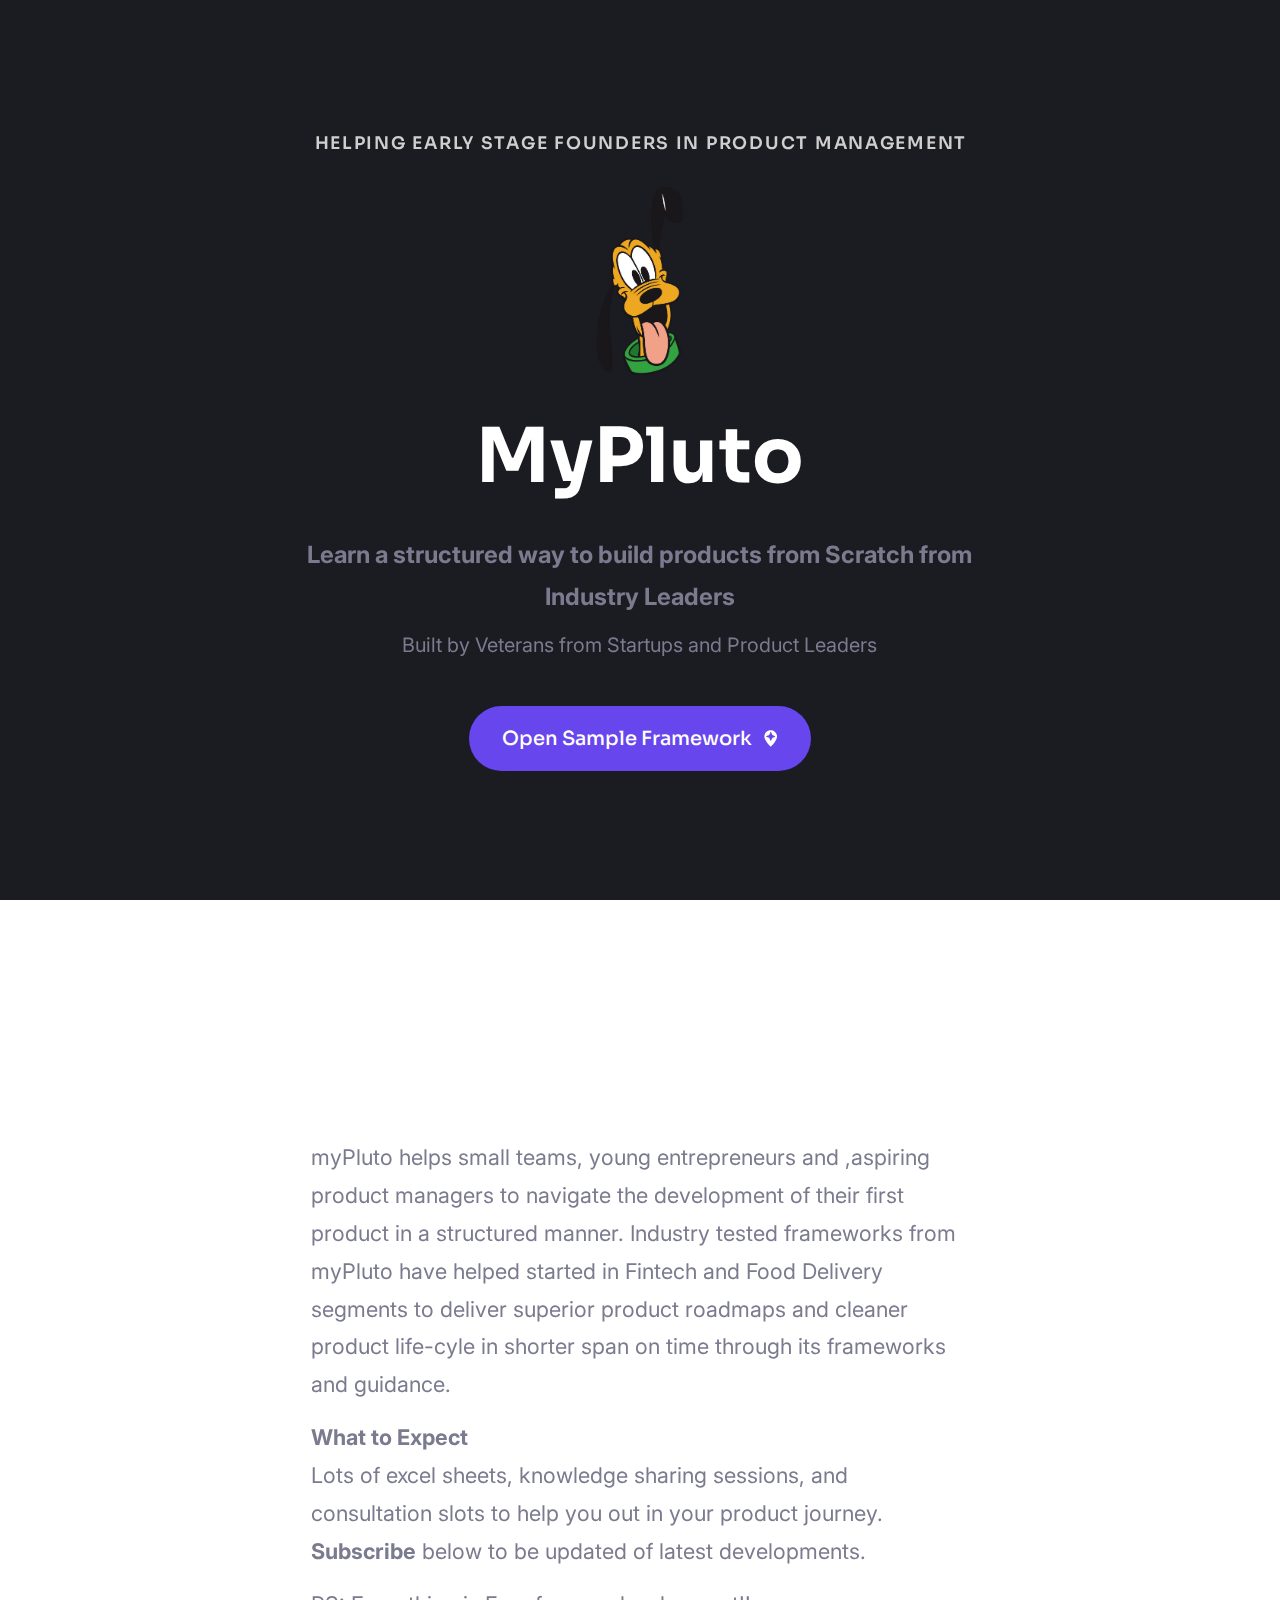
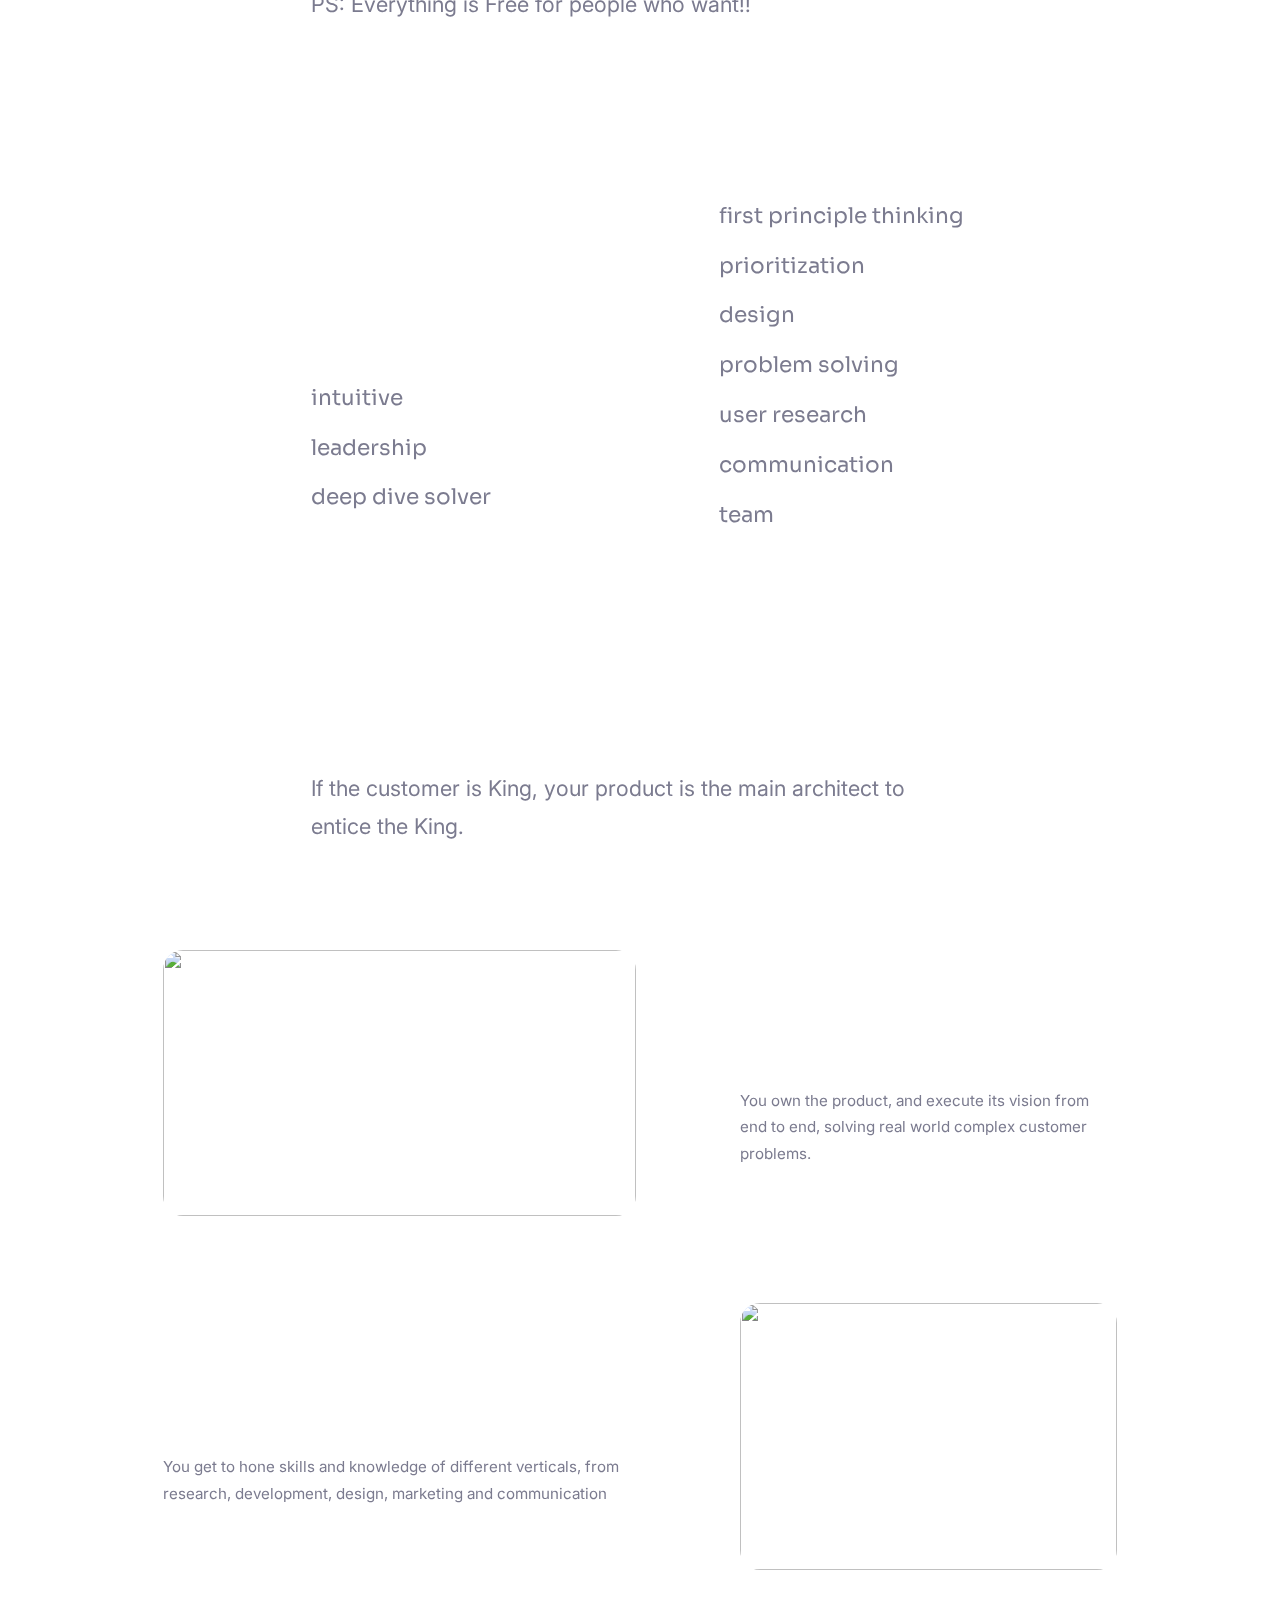
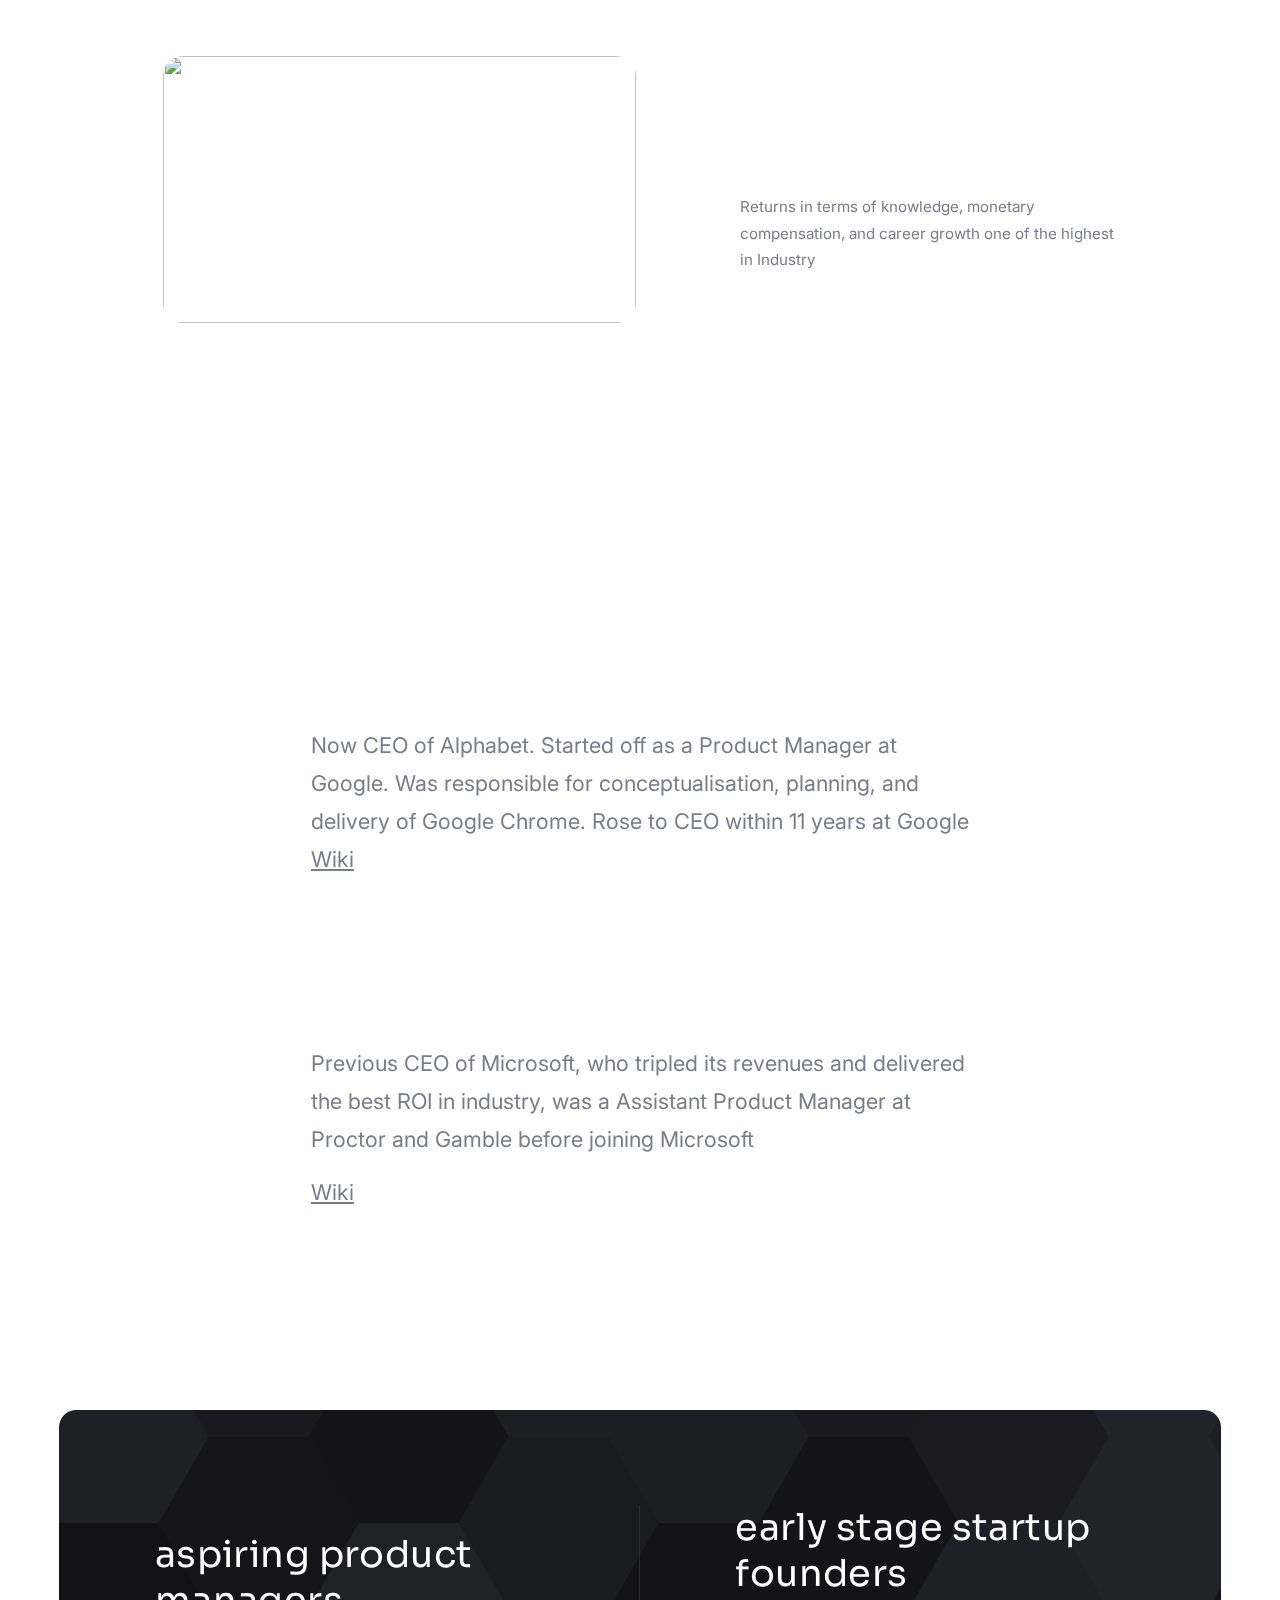
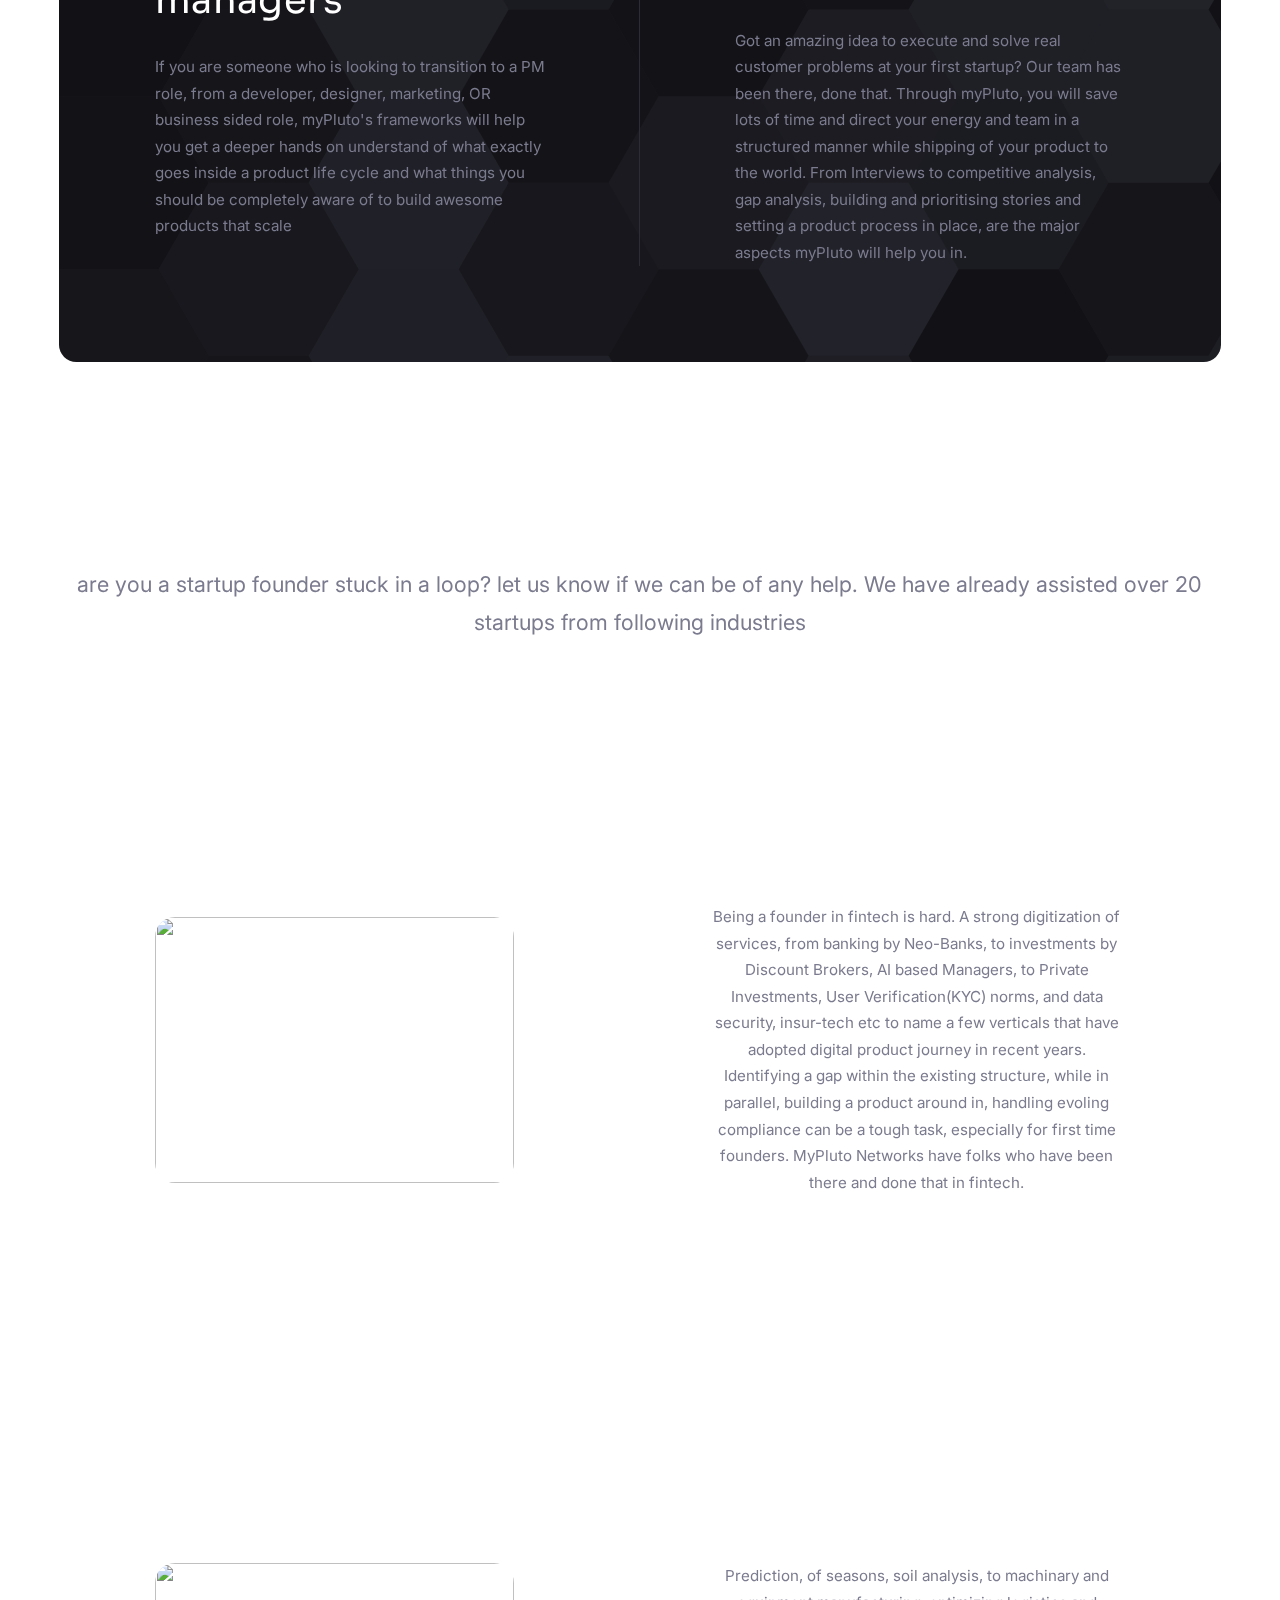
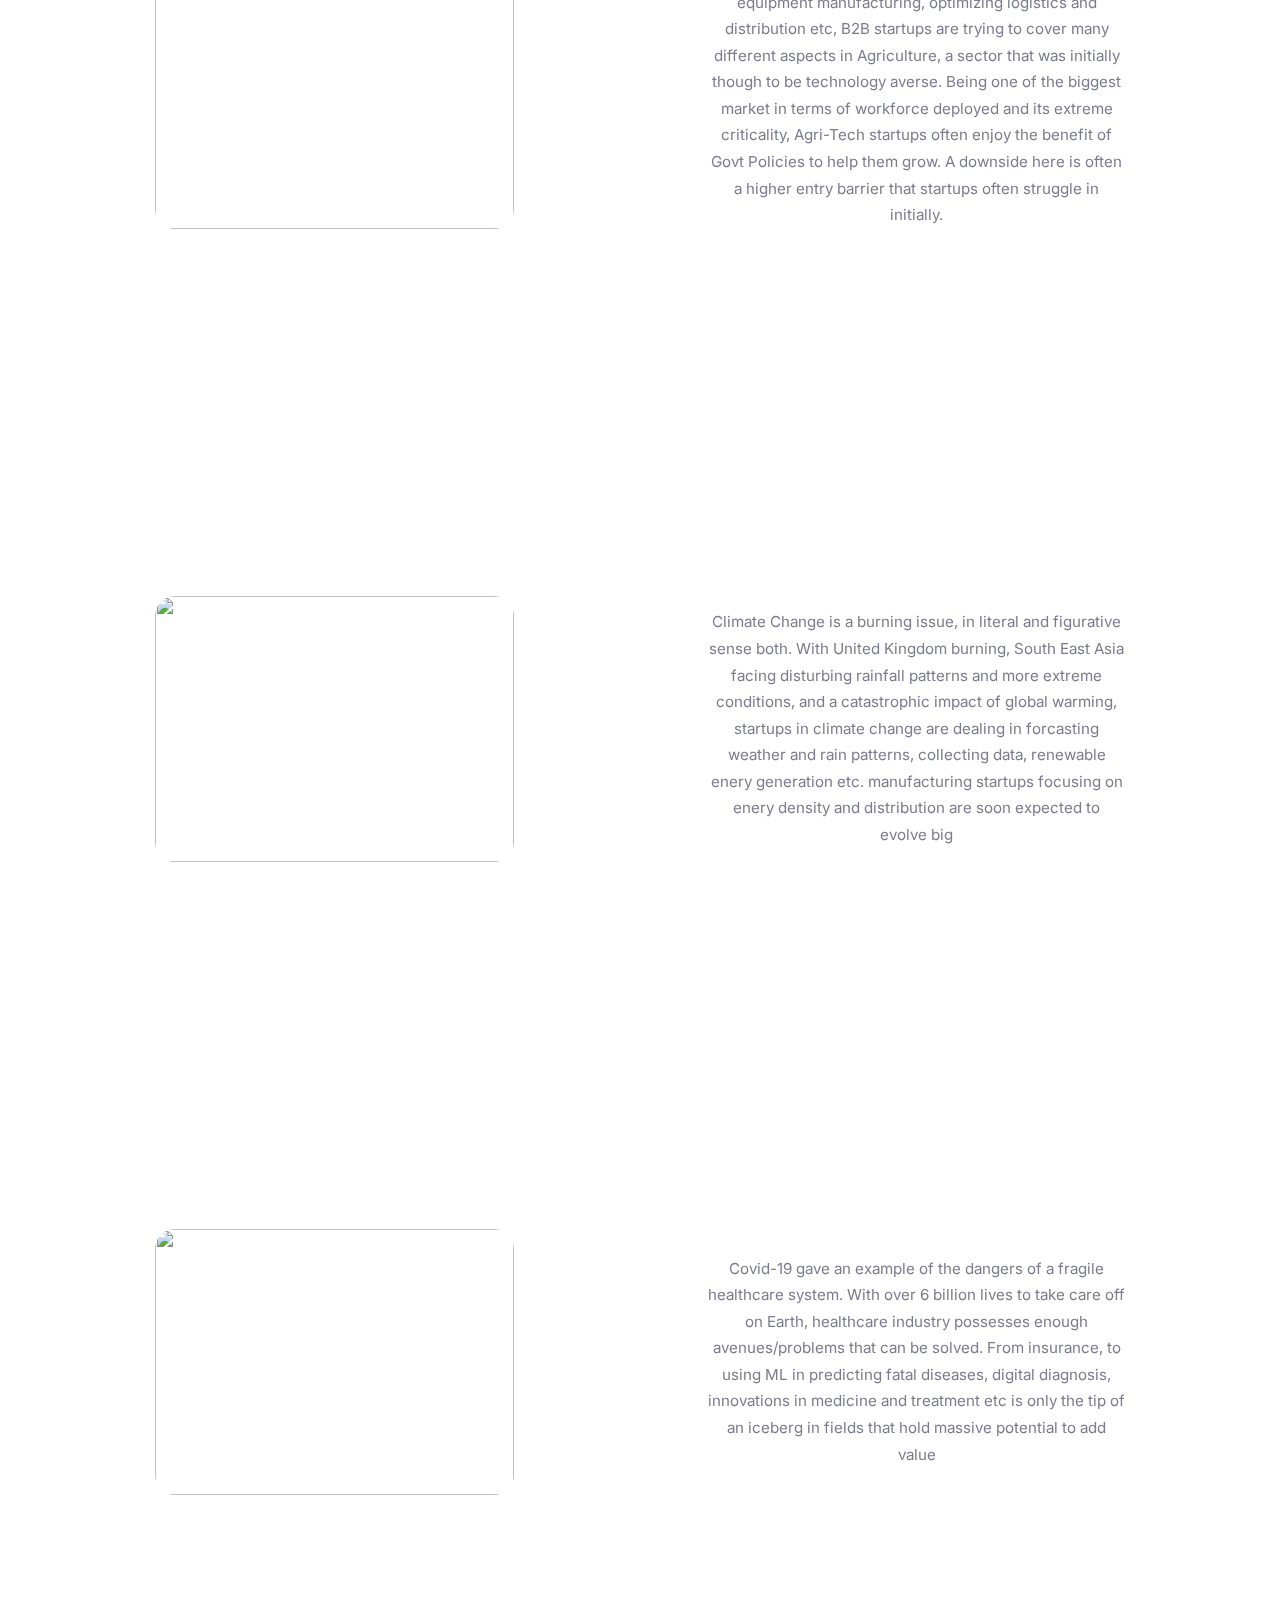
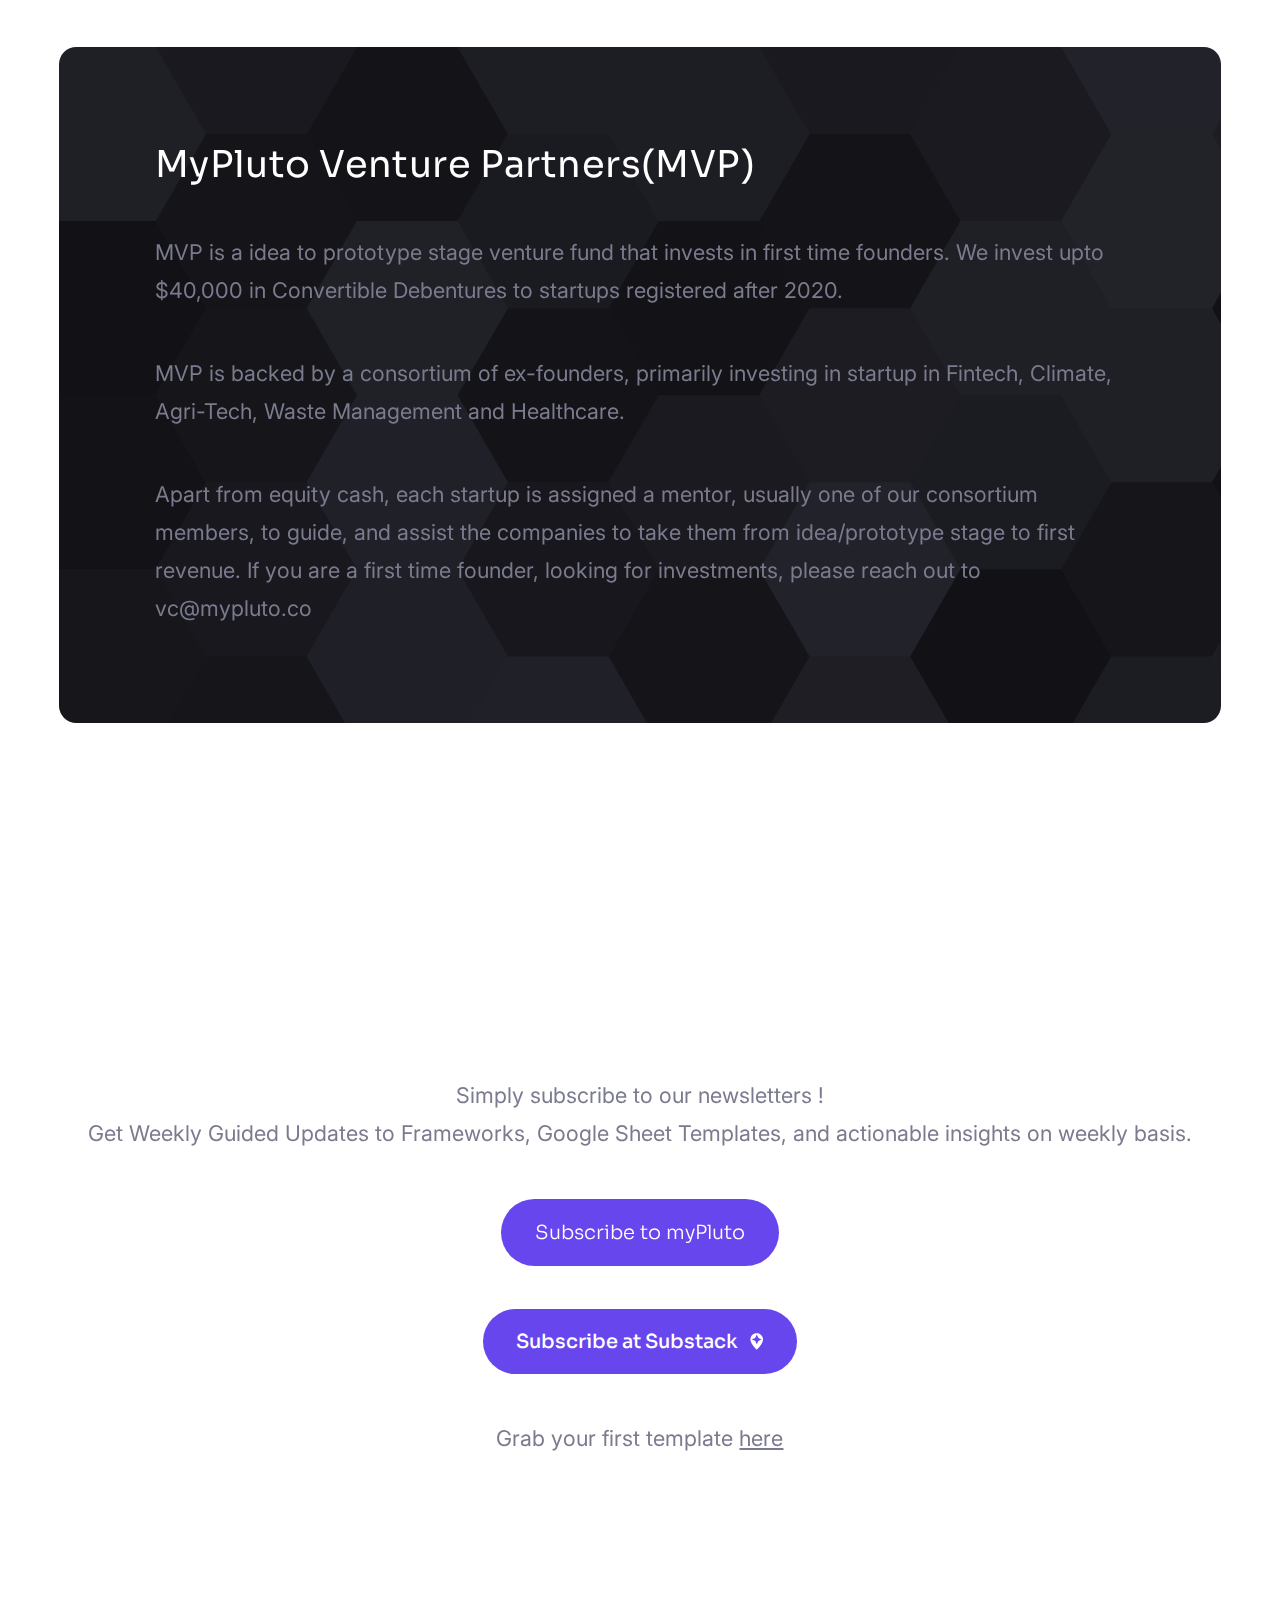
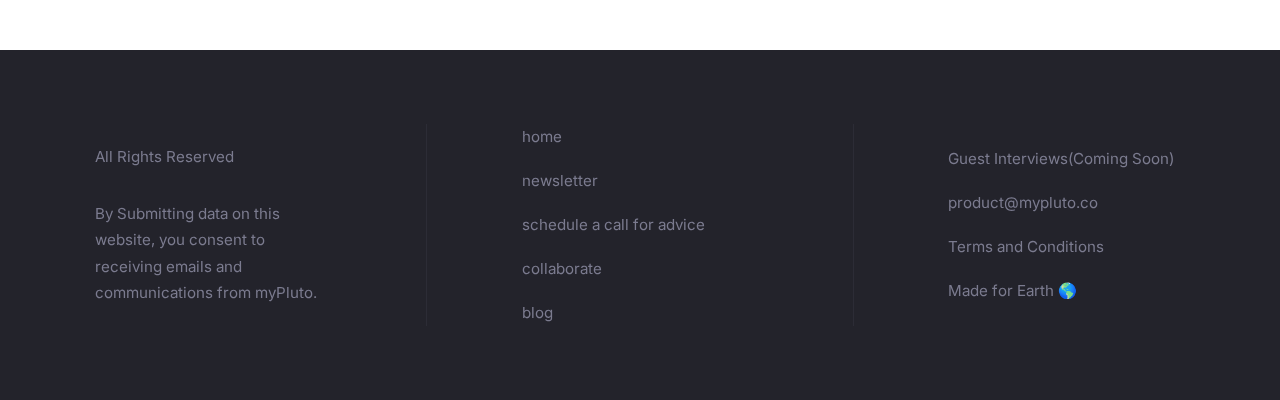
==== commit 4393cea4: "ch" ====
--- a/index.html
+++ b/index.html
@@ -280,9 +280,27 @@
                             </div>
                         </div>
                     </div>
+                    <div id="container09" class="container ">
+                        <div class="wrapper">
+                            <div class="inner style1" id="text34" >
+                                <h2 id="text12"  style="width: 100%;">MyPluto Venture Partners(MVP)</h2>
 
+                                <p id="text32" class="style4" style="width: 100%;">
+                                    MVP is a idea to prototype stage venture fund that invests in first time founders. We invest upto $40,000 in Convertible Debentures to startups registered after 2020. 
+                                </p>   
+                                <p id="text32" class="style4" style="width: 100%;">
+  
+ MVP is backed by a consortium of ex-founders, primarily investing in startup in Fintech, Climate, Agri-Tech, Waste Management  and Healthcare.                    </p>
+ <p id="text32" class="style4" style="width: 100%;">
+Apart from equity cash, each startup is assigned a mentor, usually one of our consortium members, to guide, and assist the companies to take them from idea/prototype stage to first revenue. If you are a first time founder, looking for investments, please reach out to vc@mypluto.co  
+</p>
+
+ 
+</div>
+                        </div>
+                    </div>
                     
-                    <h3 id="text08" class="style2">learn.</h3>
+                    <h3 id="text08" class="style2" style="margin-top: 250px">learn.</h3>
                     <p id="text09" class="style4">
                         <span class="p">
                             Simply subscribe to our newsletters !<br />
@@ -312,10 +330,11 @@
                                     <p id="text63" class="style6">By Submitting data on this website, you consent to receiving emails and communications from myPluto.</p>
                                 </div>
                                 <div>
-                                    <h2 id="text05" class="style6"><span class="p"><a href="https://myplutoco.substack.com/" style="text-decoration: none;" target="_blank">newsletter </a></span><span class="p"><a href="https://calendly.com/myplutoco/30min" target="_blank" style="text-decoration: none;">schedule a call for advice</a></span><span class="p"><a href="collab.html" style="text-decoration: none;" target="_blank">collaborate </a></span> <span class="p"><a href="why-should-you-startup.html" target="_blank" style="text-decoration: none;">blog</a></span></h2>
-                                </div>
-                                <div>
-                                    <p id="text02" class="style6">
+                                    <h2 id="text05" class="style6"><span class="p"><a href="index.html" style="text-decoration: none;" target="_blank">home </a></span><span class="p"><a href="https://myplutoco.substack.com/" style="text-decoration: none;" target="_blank">newsletter </a></span><span class="p"><a href="https://calendly.com/myplutoco/30min" target="_blank" style="text-decoration: none;">schedule a call for advice</a></span><span class="p"><a href="collab.html" style="text-decoration: none;" target="_blank">collaborate </a></span> <span class="p"><a href="why-should-you-startup.html" target="_blank" style="text-decoration: none;">blog</a></span></h2>
+                                </div>
+                                <div>
+                                    <p id="text02" class="style6">  <span class="p">Guest Interviews(Coming Soon)
+                                    </span>
                                         <span class="p">product@mypluto.co 
                                         </span><span class="p"><a href="policies.html" style="text-decoration: none;" target="_blank">Terms and Conditions</a></span>
                                         <span class="p">
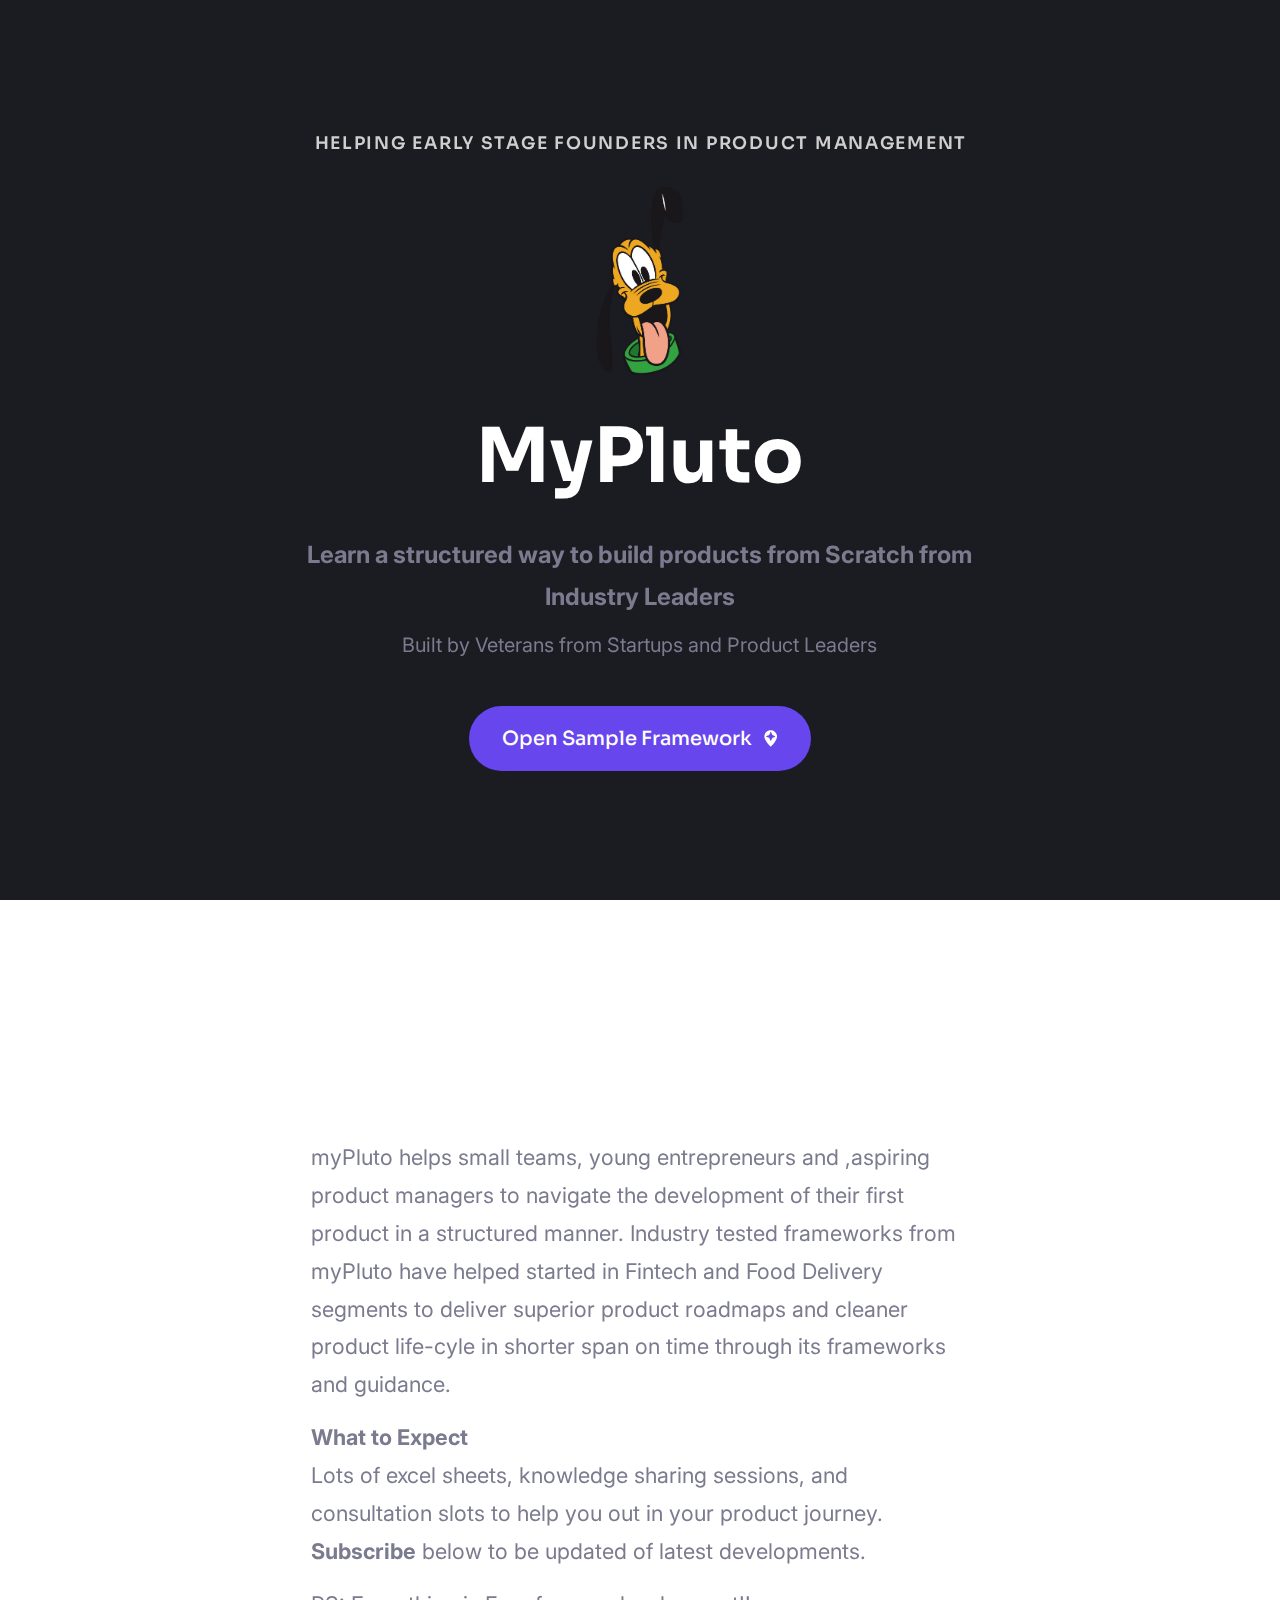
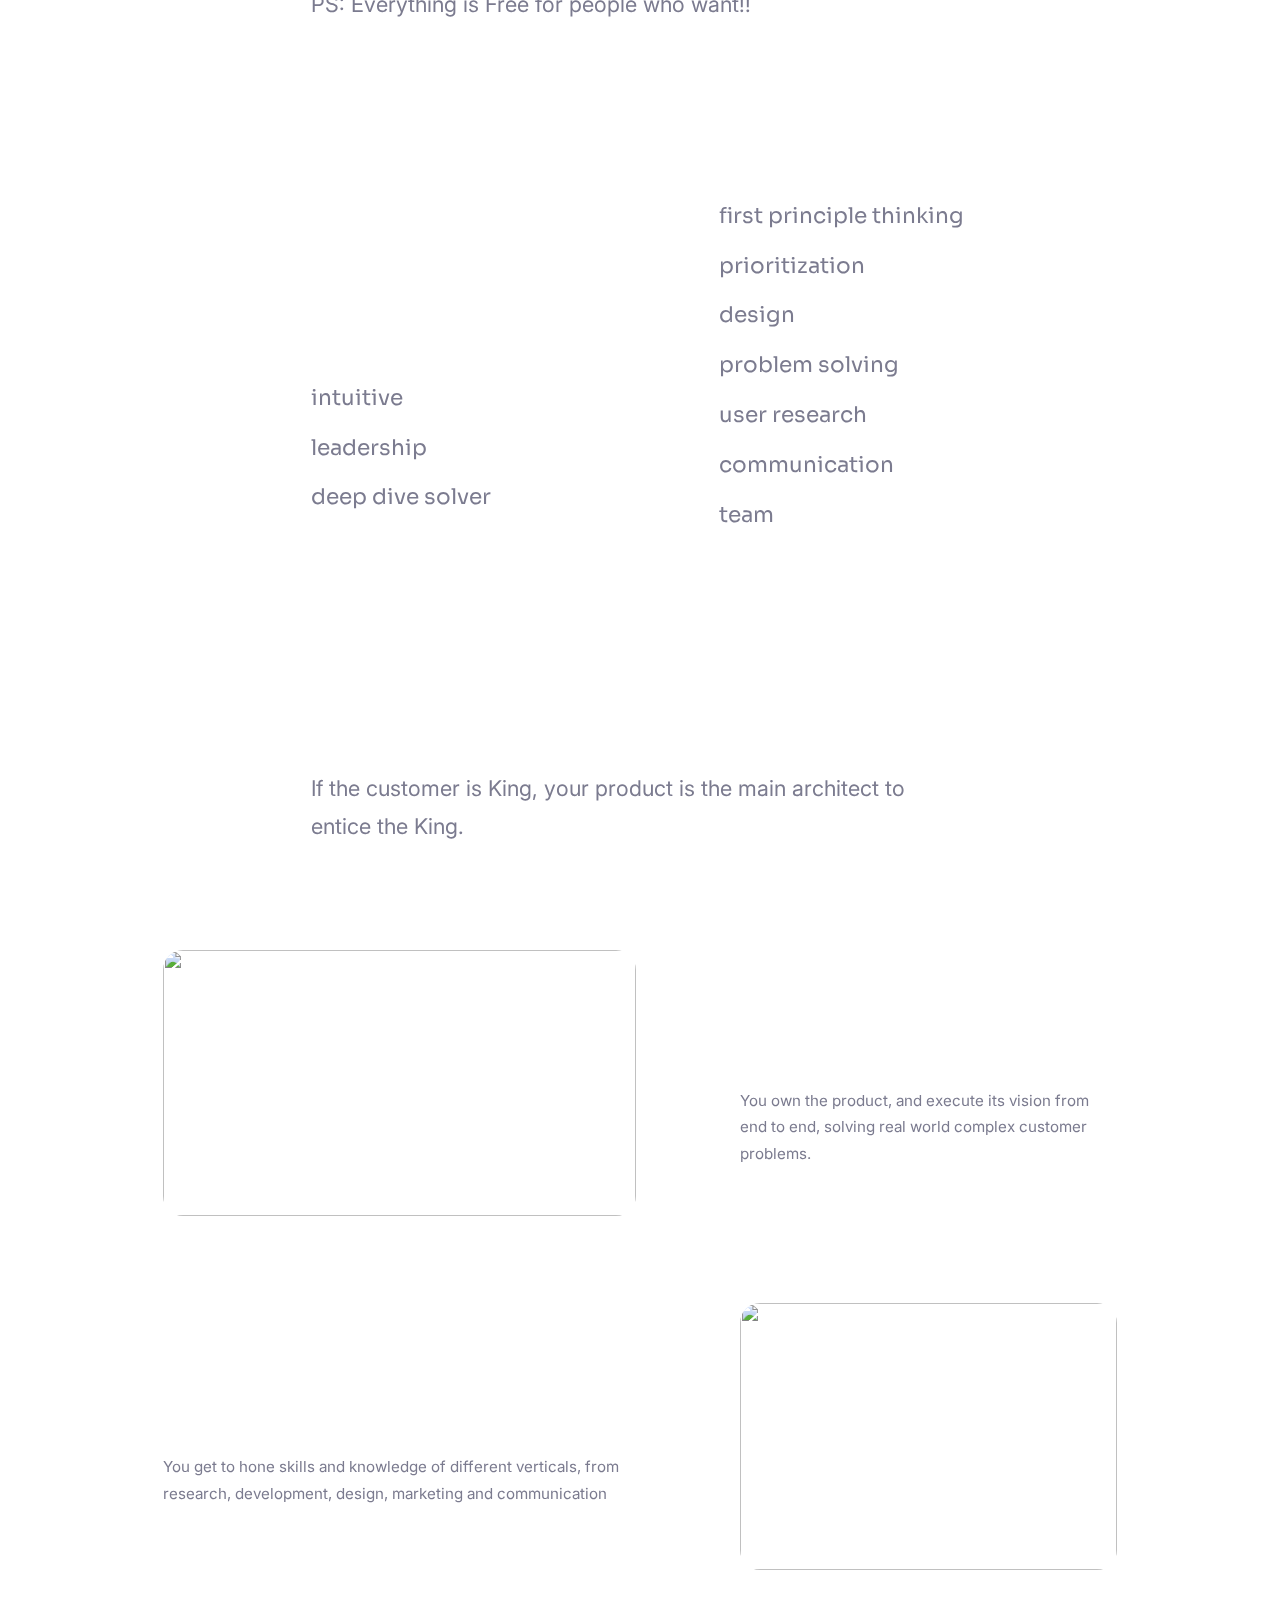
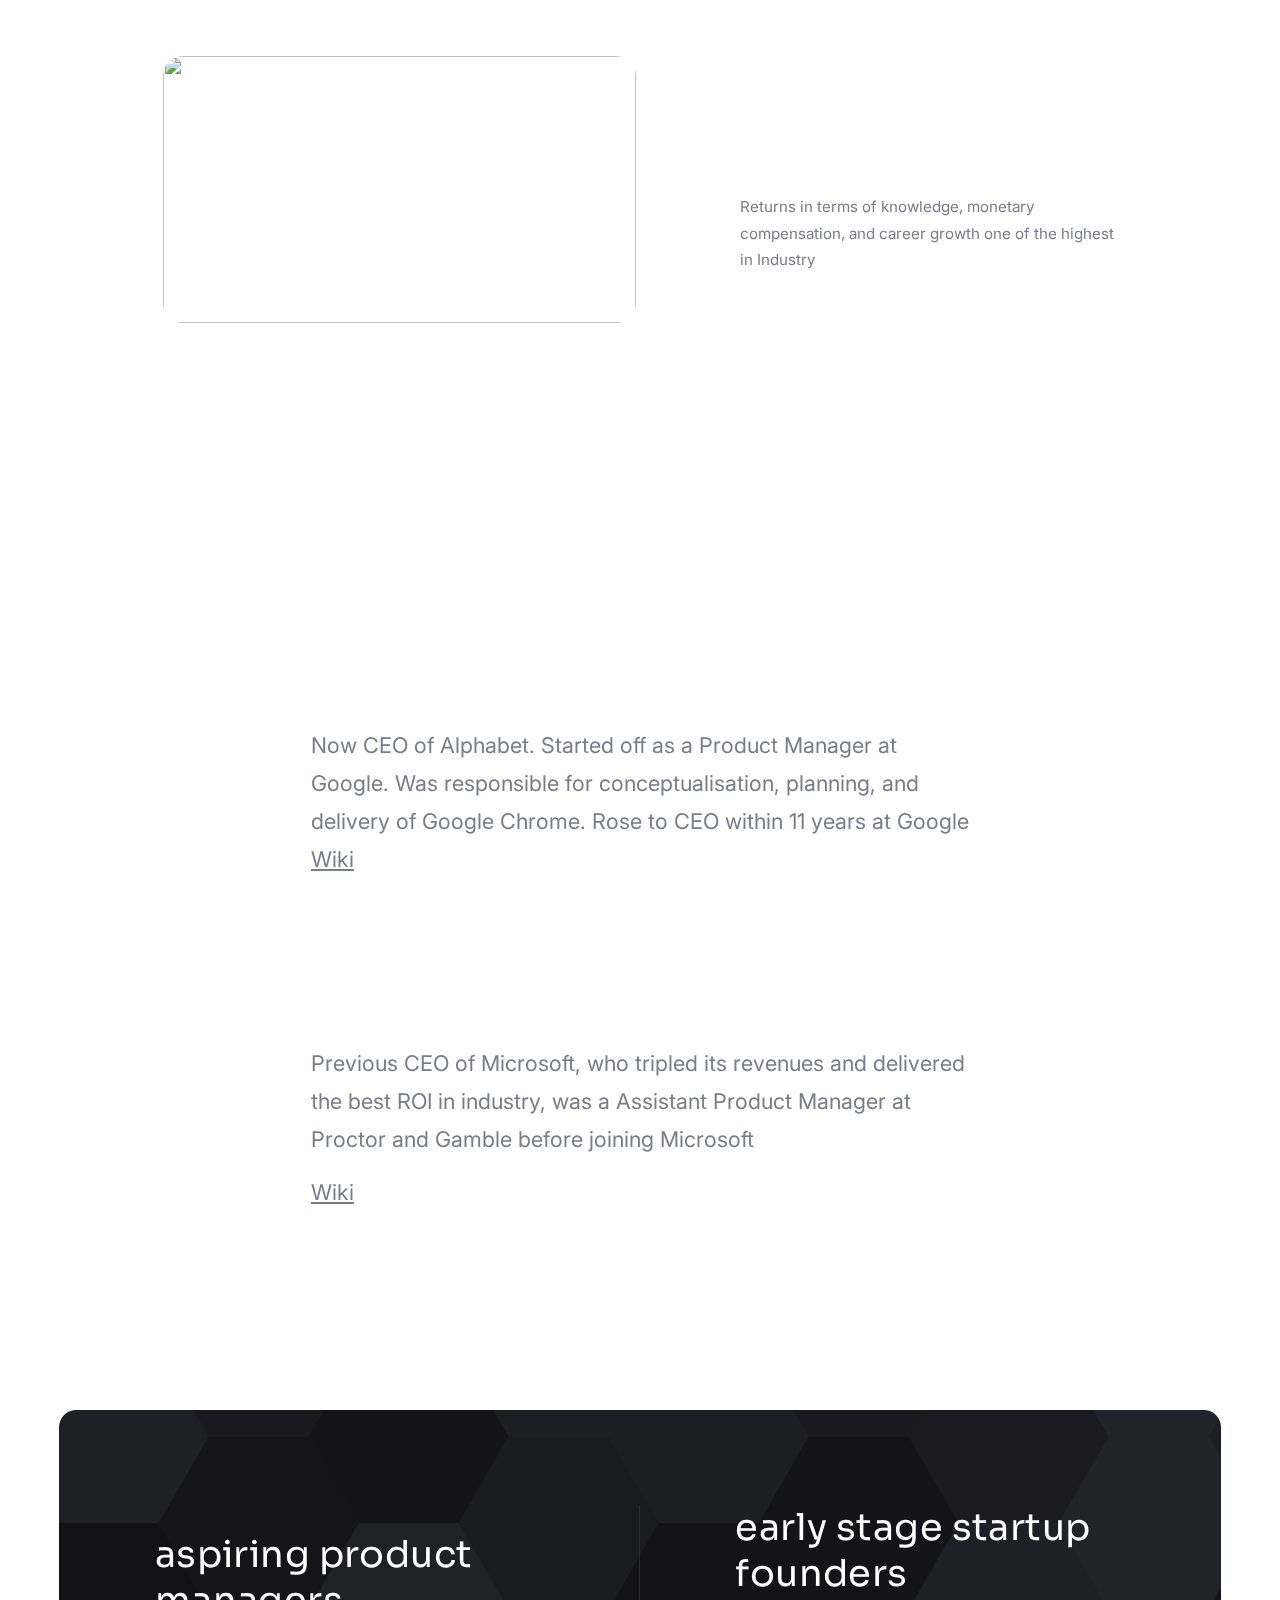
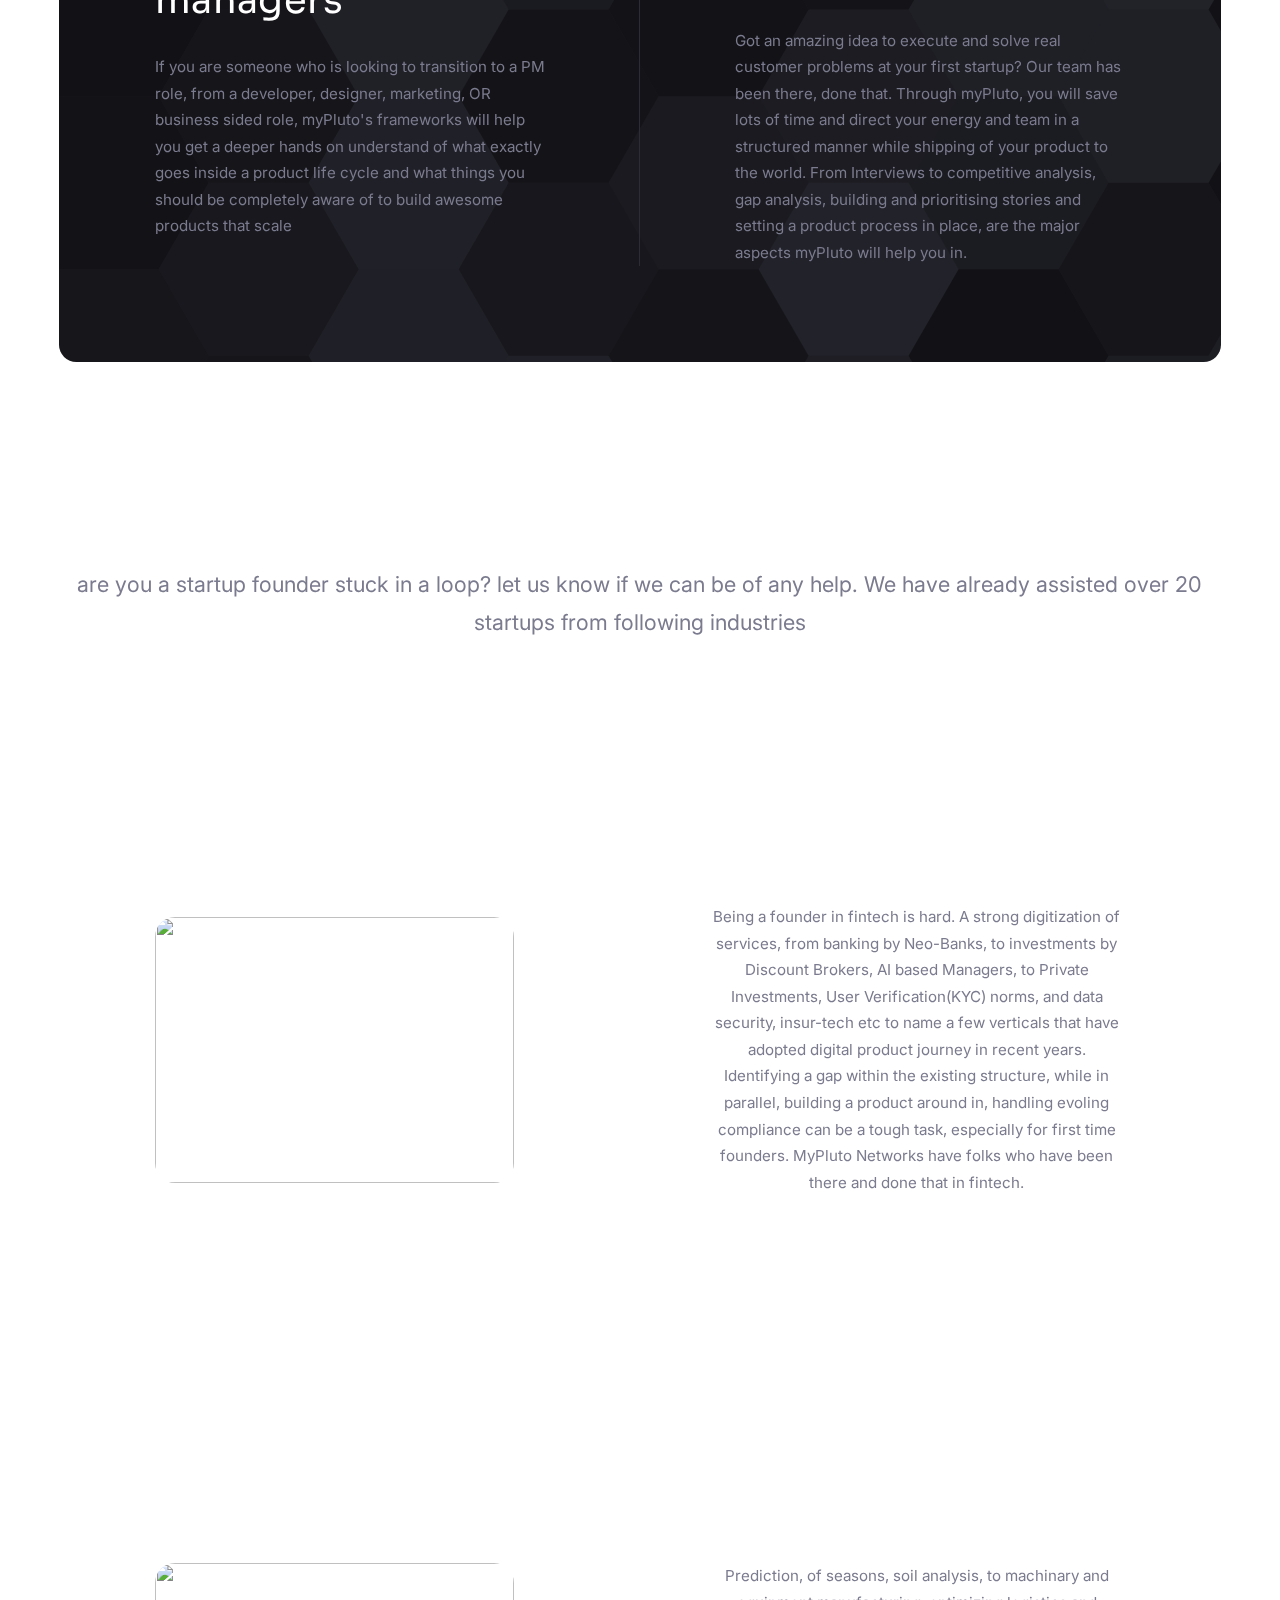
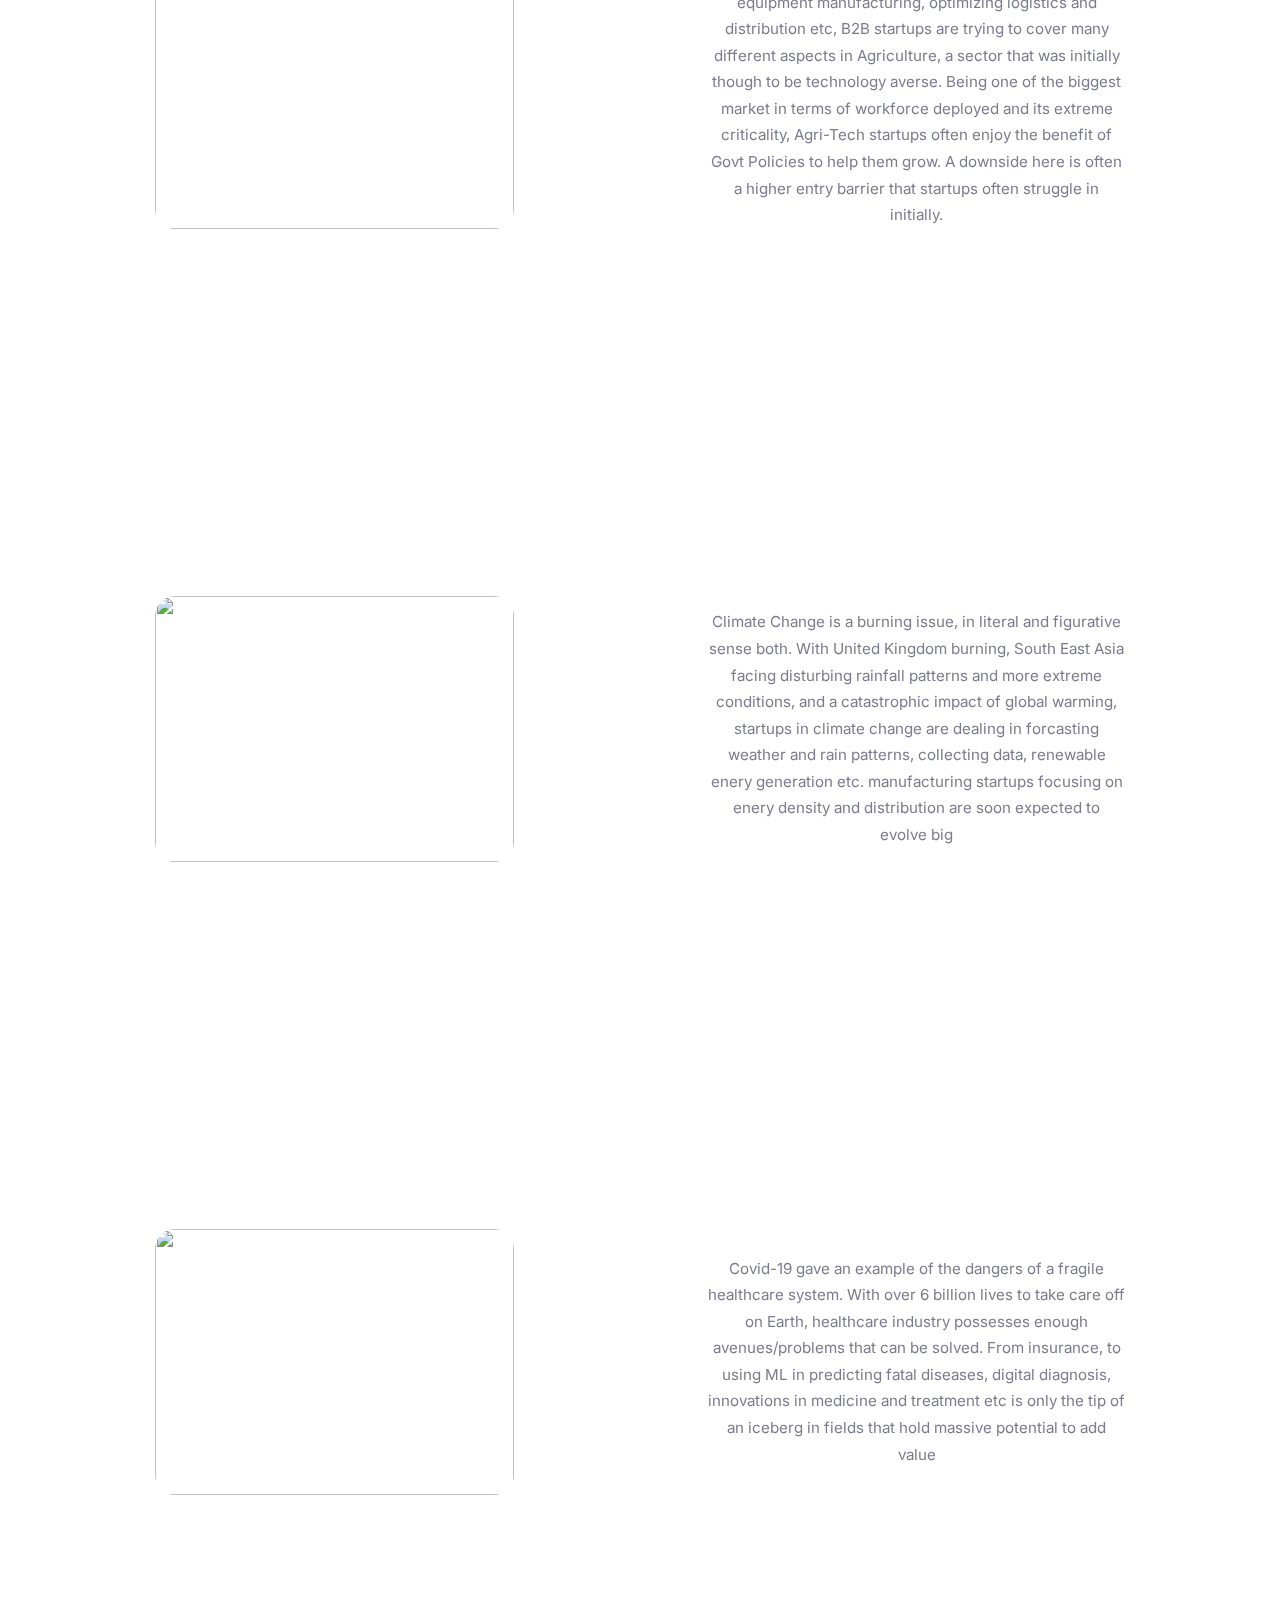
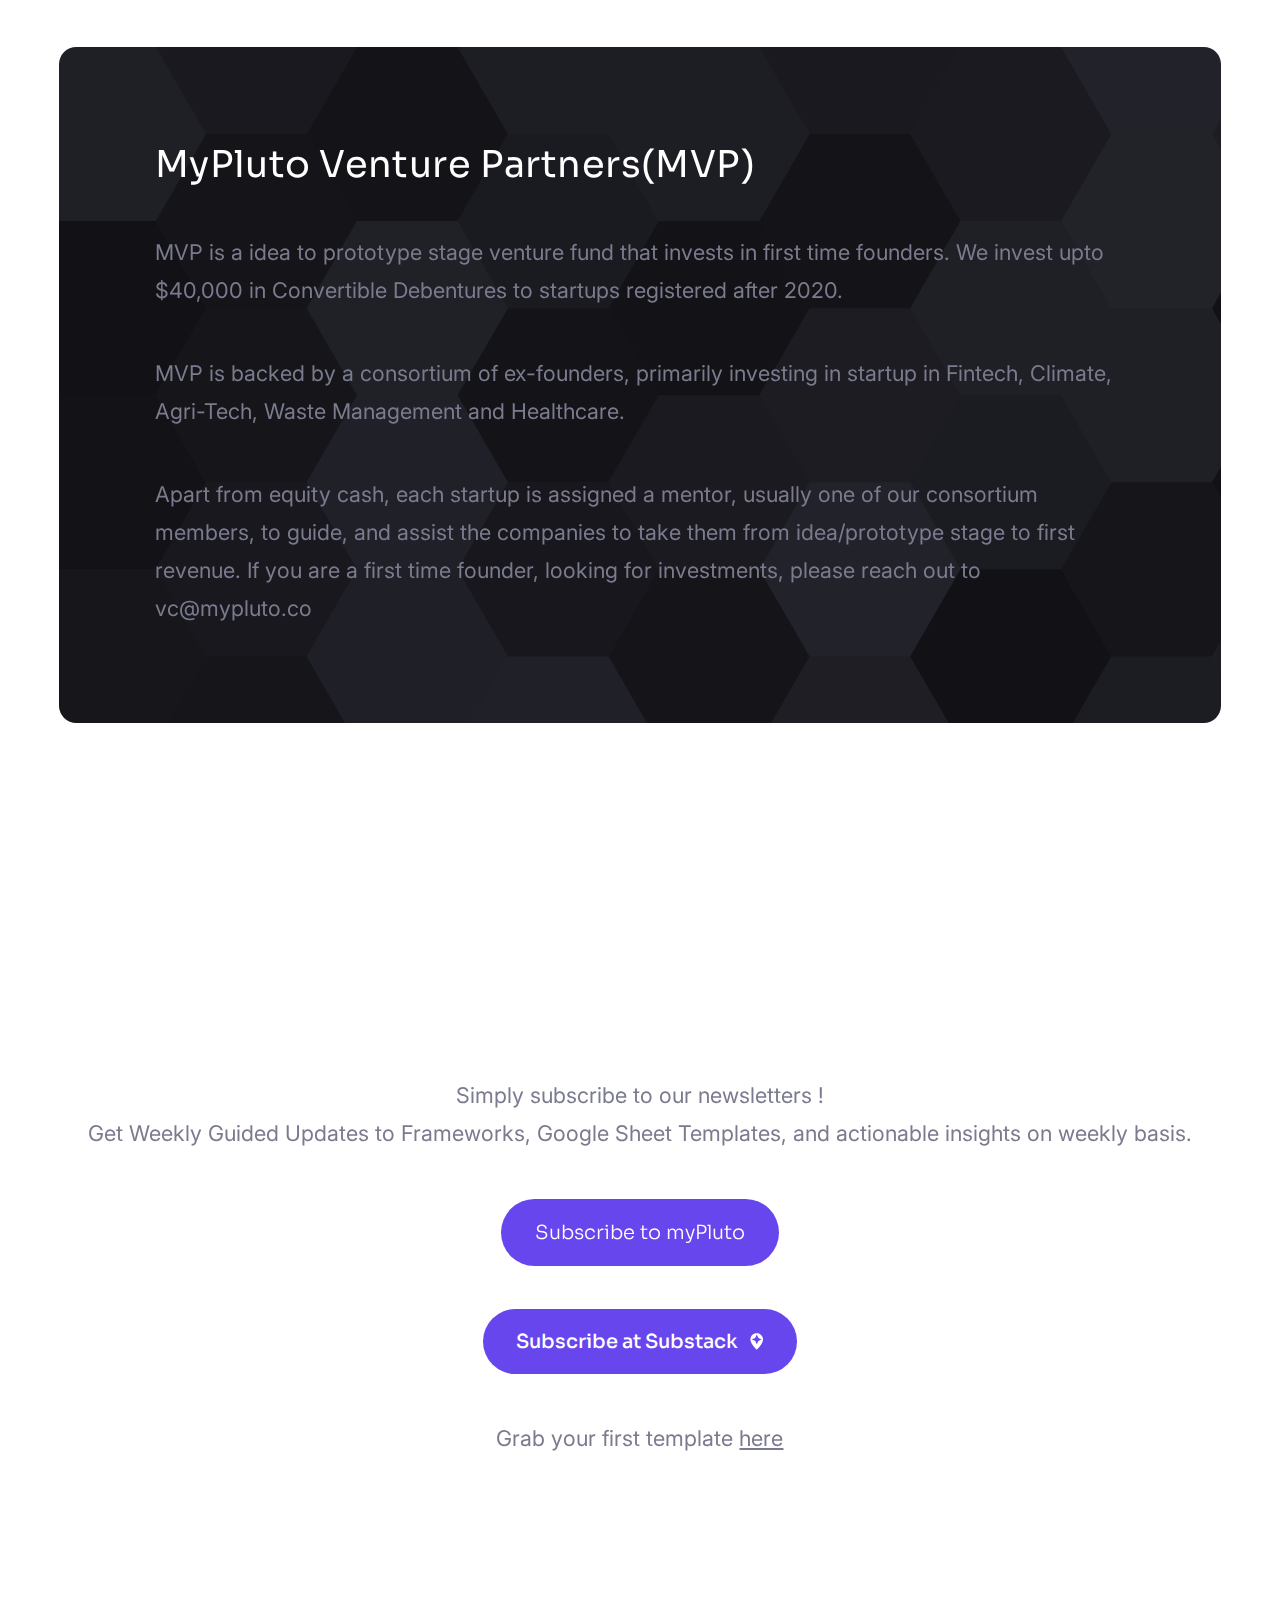
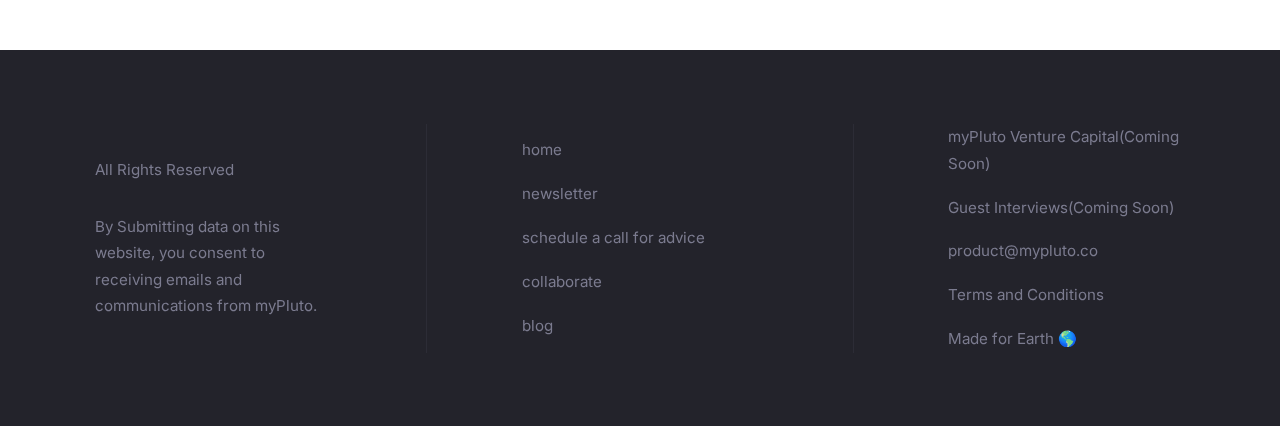
==== commit e0042eba: "ch" ====
--- a/index.html
+++ b/index.html
@@ -333,7 +333,9 @@
                                     <h2 id="text05" class="style6"><span class="p"><a href="index.html" style="text-decoration: none;" target="_blank">home </a></span><span class="p"><a href="https://myplutoco.substack.com/" style="text-decoration: none;" target="_blank">newsletter </a></span><span class="p"><a href="https://calendly.com/myplutoco/30min" target="_blank" style="text-decoration: none;">schedule a call for advice</a></span><span class="p"><a href="collab.html" style="text-decoration: none;" target="_blank">collaborate </a></span> <span class="p"><a href="why-should-you-startup.html" target="_blank" style="text-decoration: none;">blog</a></span></h2>
                                 </div>
                                 <div>
-                                    <p id="text02" class="style6">  <span class="p">Guest Interviews(Coming Soon)
+                                    <p id="text02" class="style6">  <span class="p">myPluto Venture Capital(Coming Soon)
+                                        </span>
+                                        <span class="p">Guest Interviews(Coming Soon)
                                     </span>
                                         <span class="p">product@mypluto.co 
                                         </span><span class="p"><a href="policies.html" style="text-decoration: none;" target="_blank">Terms and Conditions</a></span>
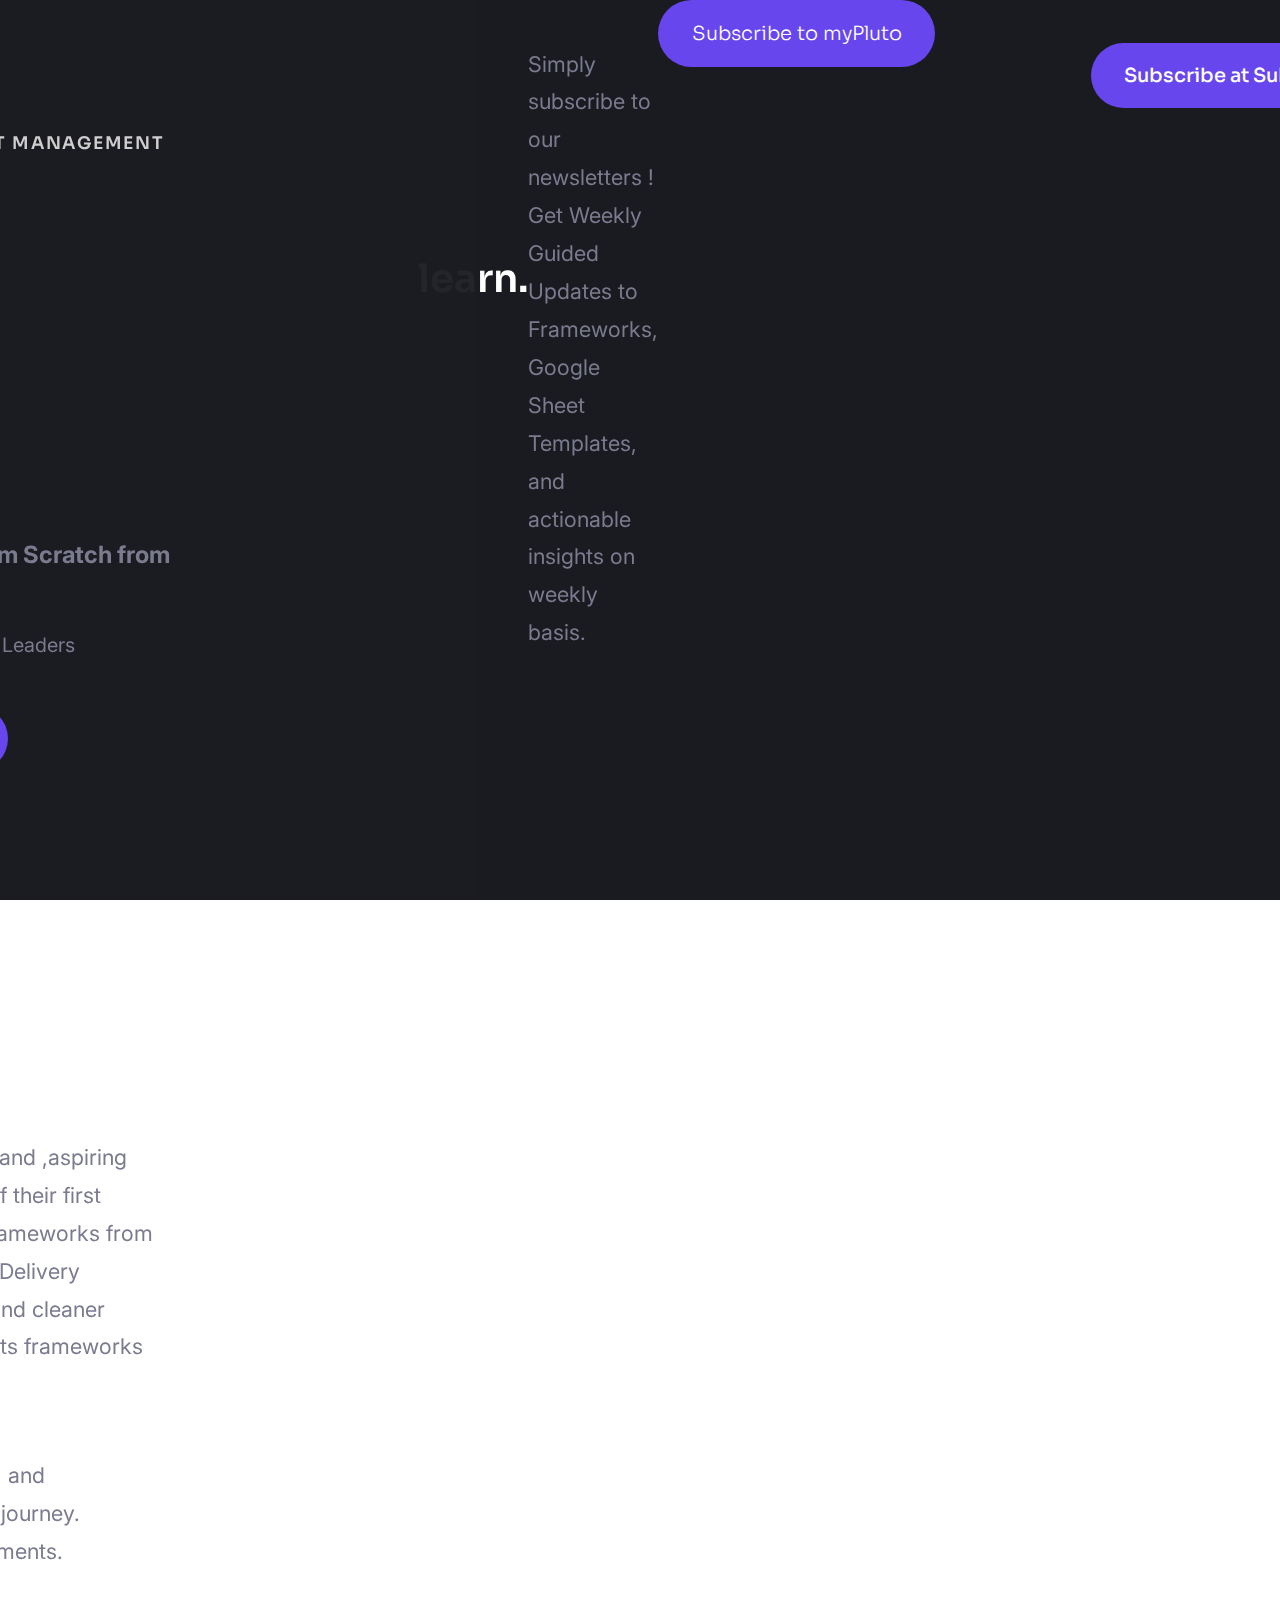
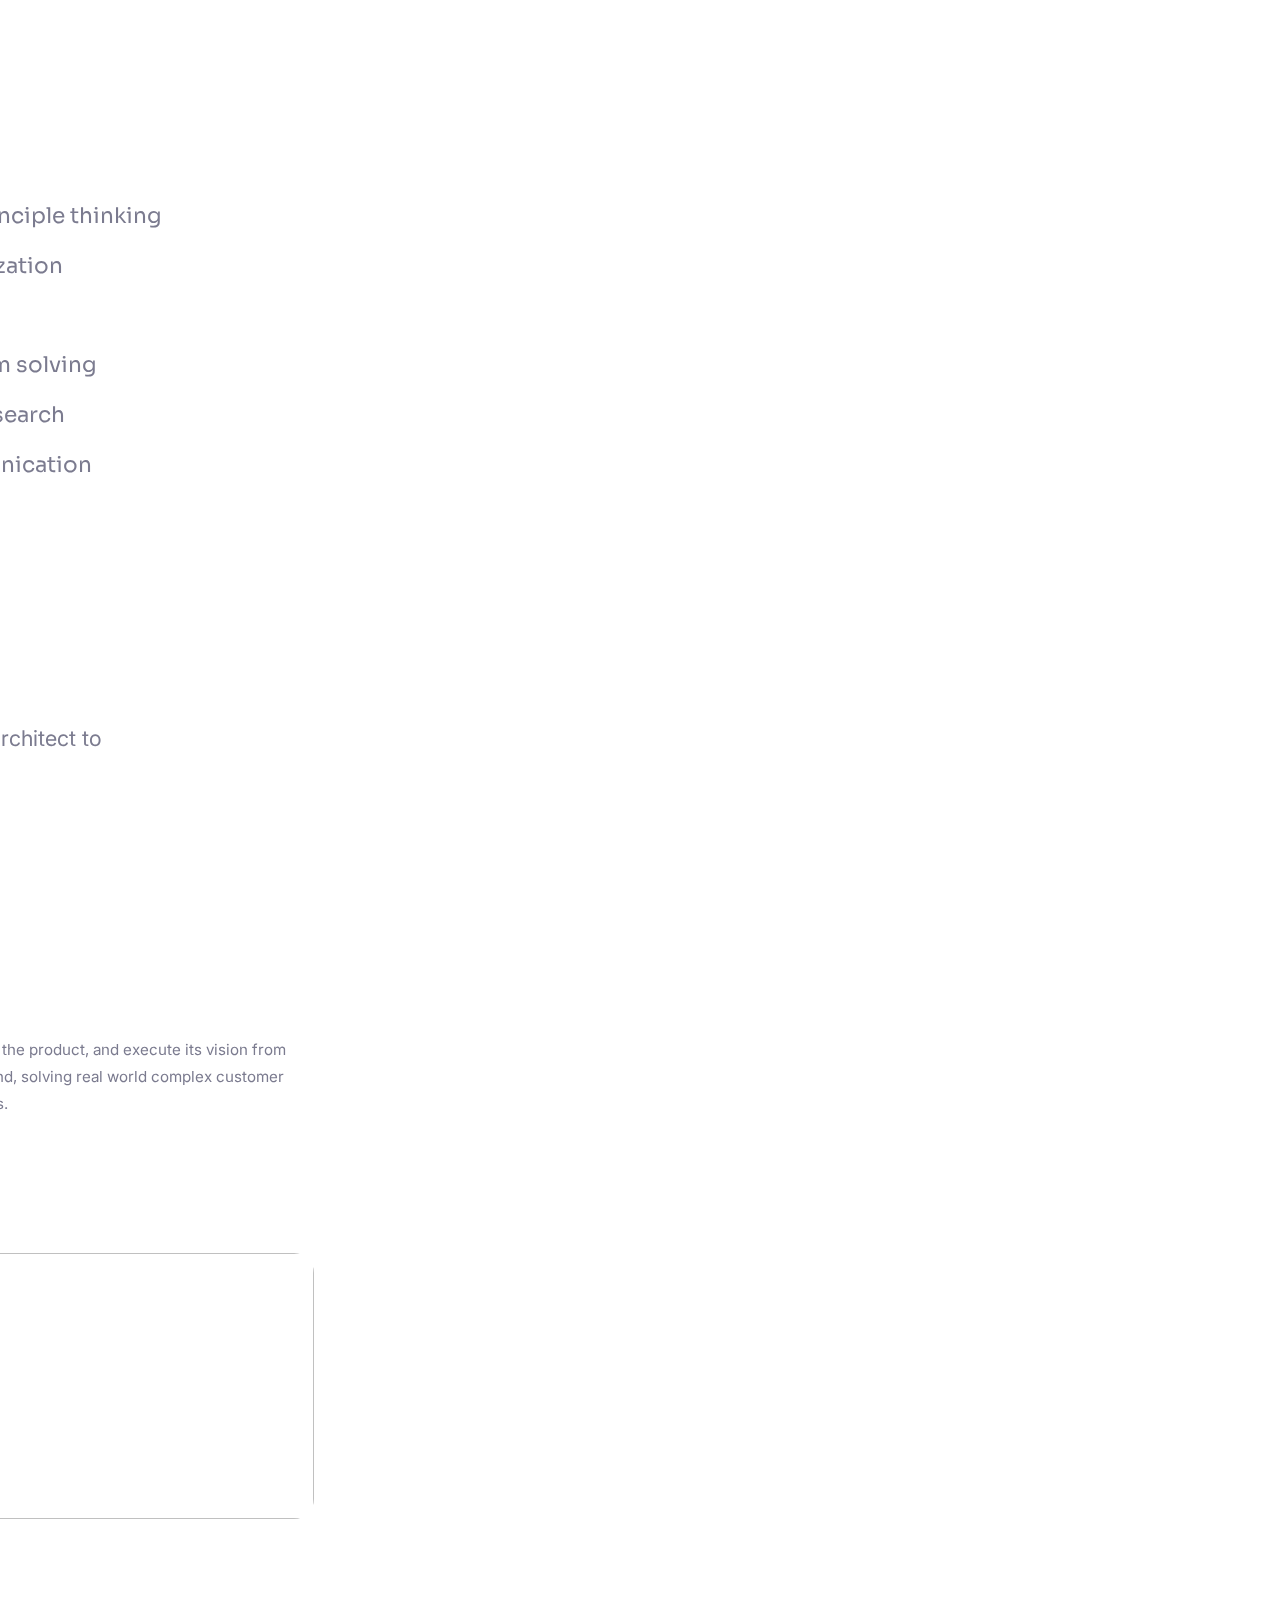
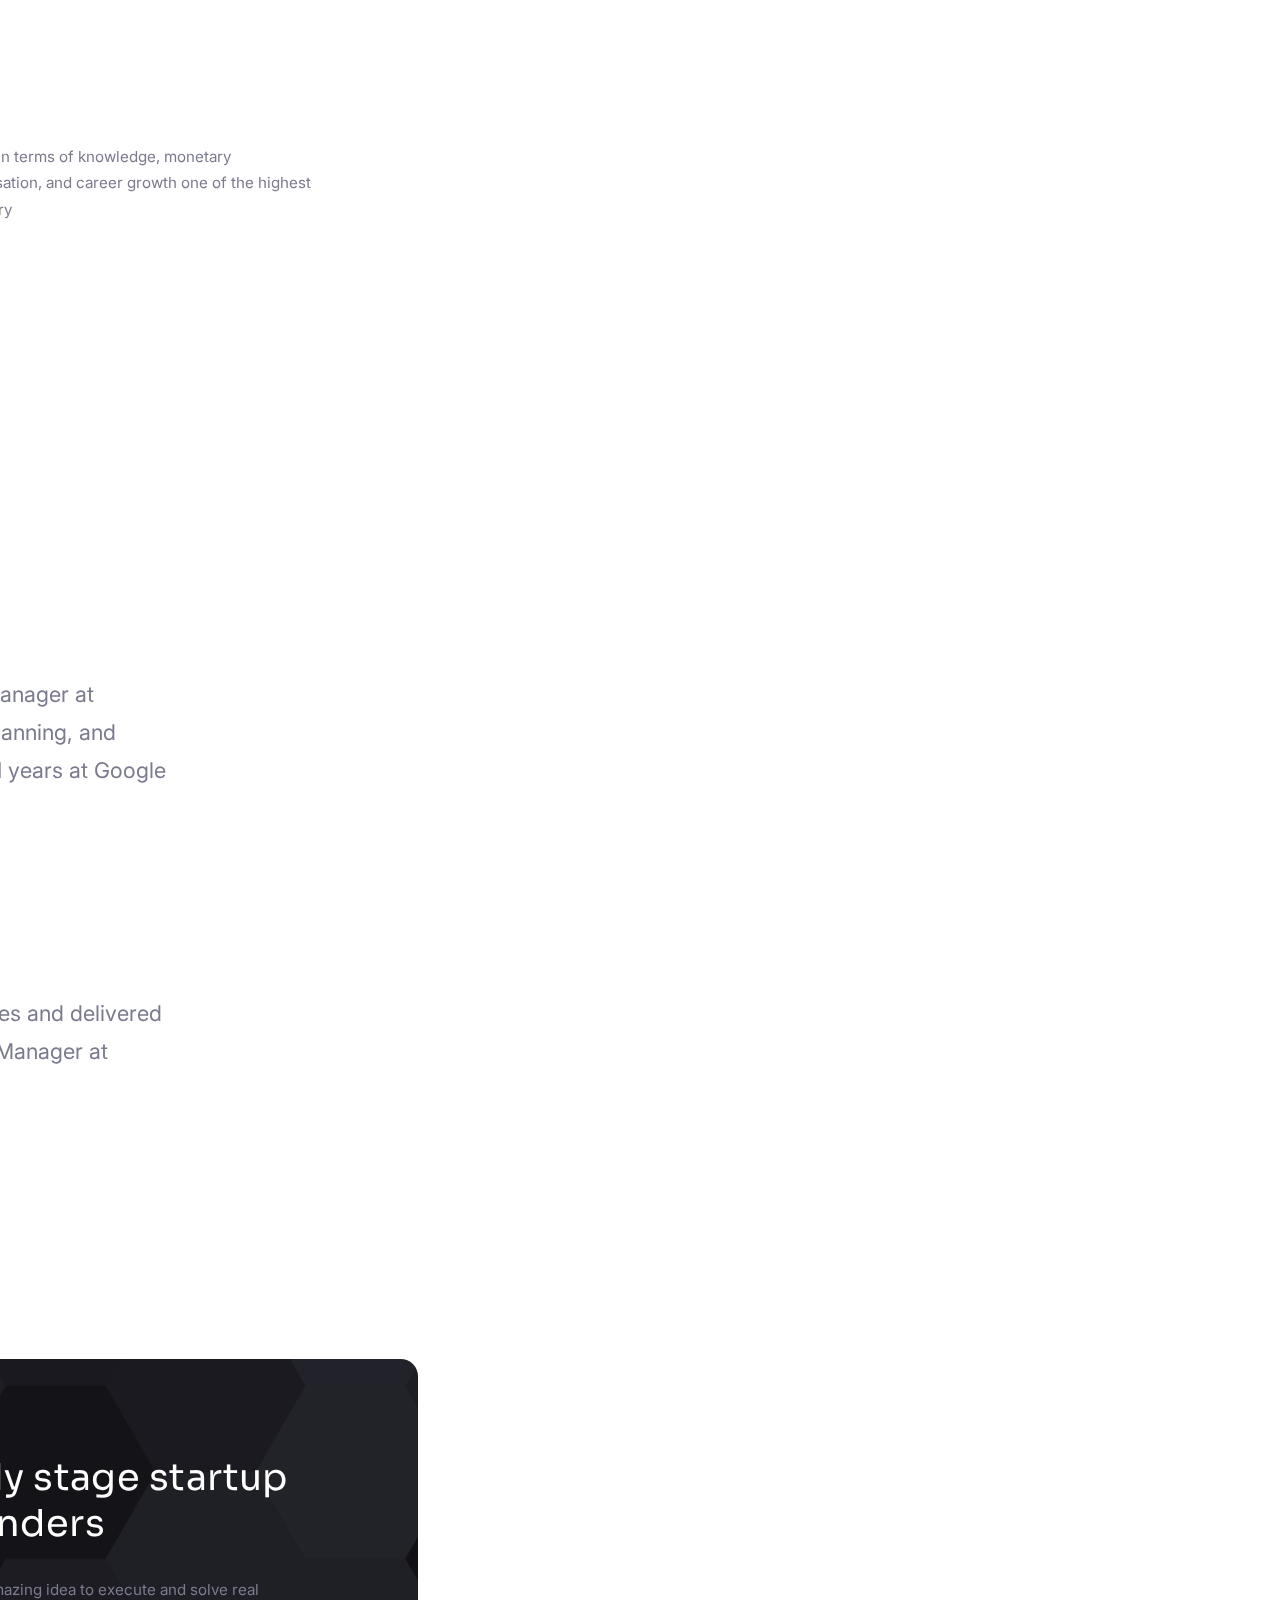
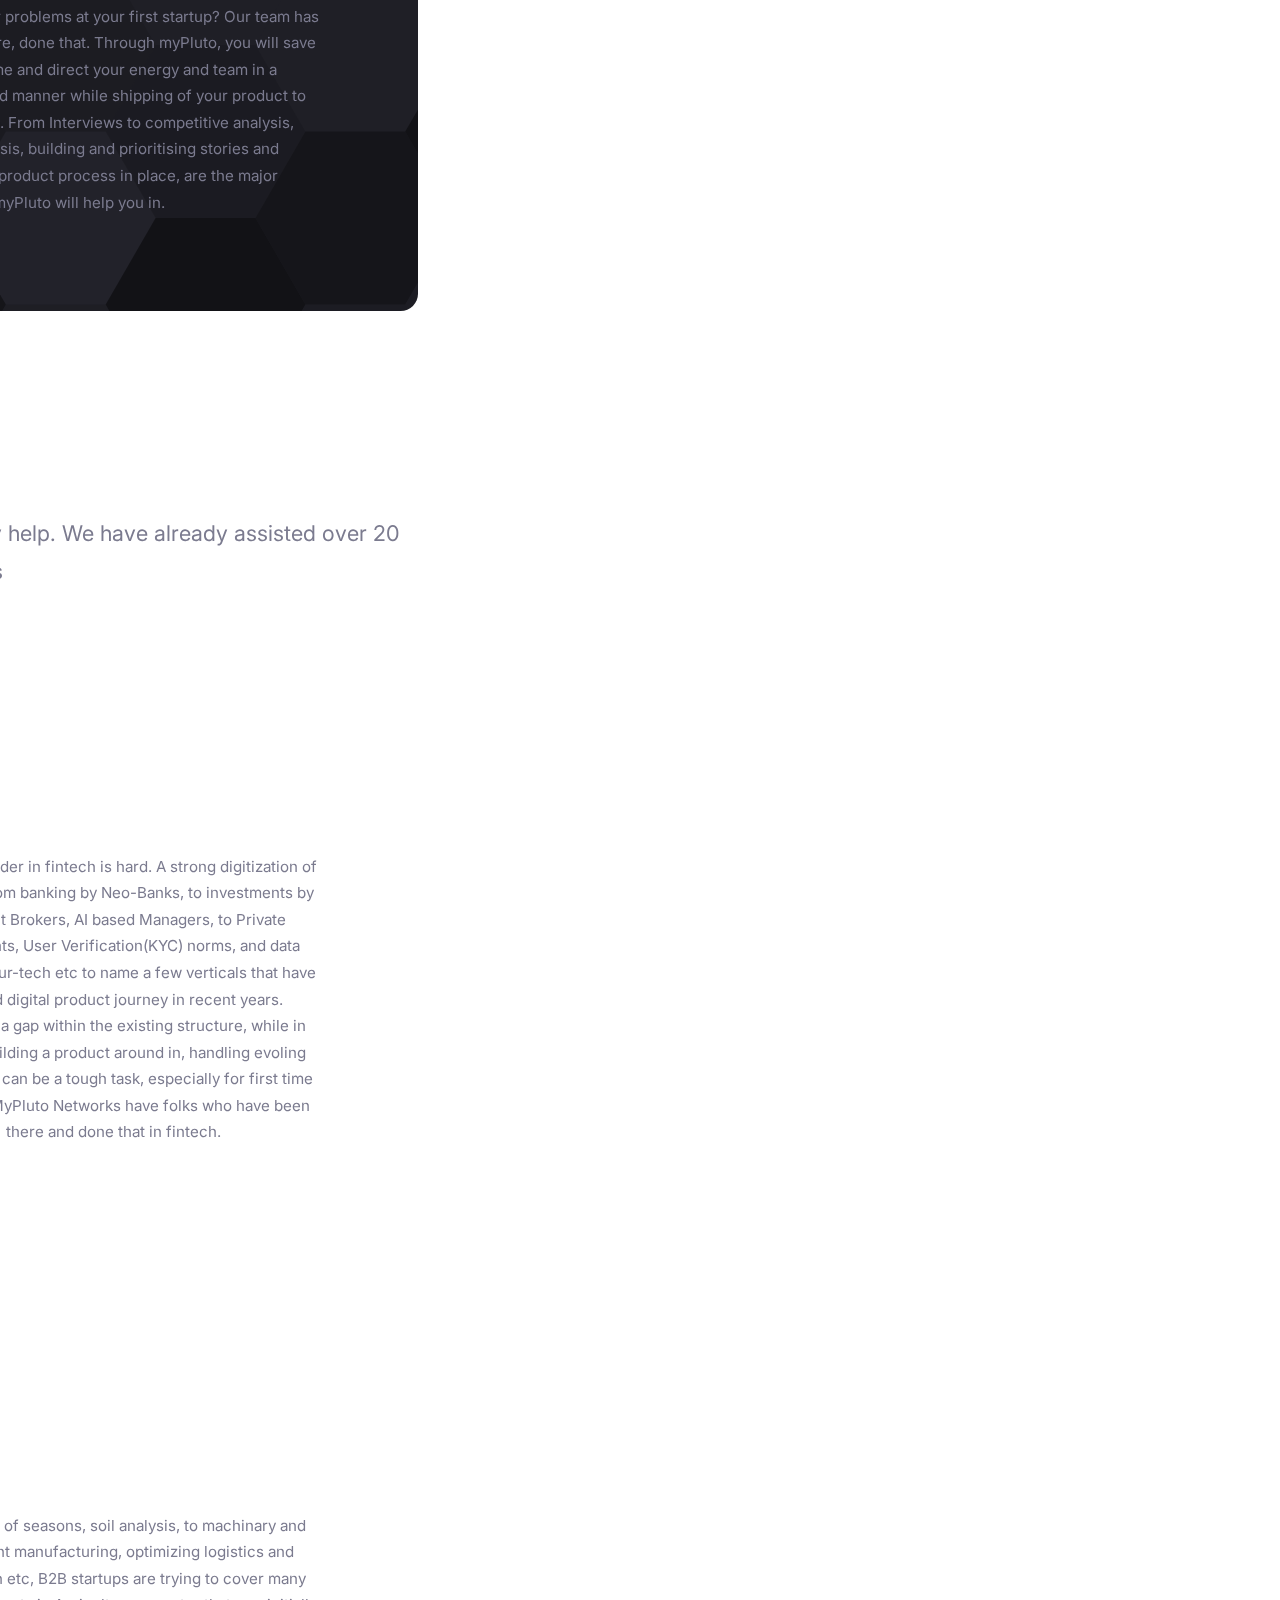
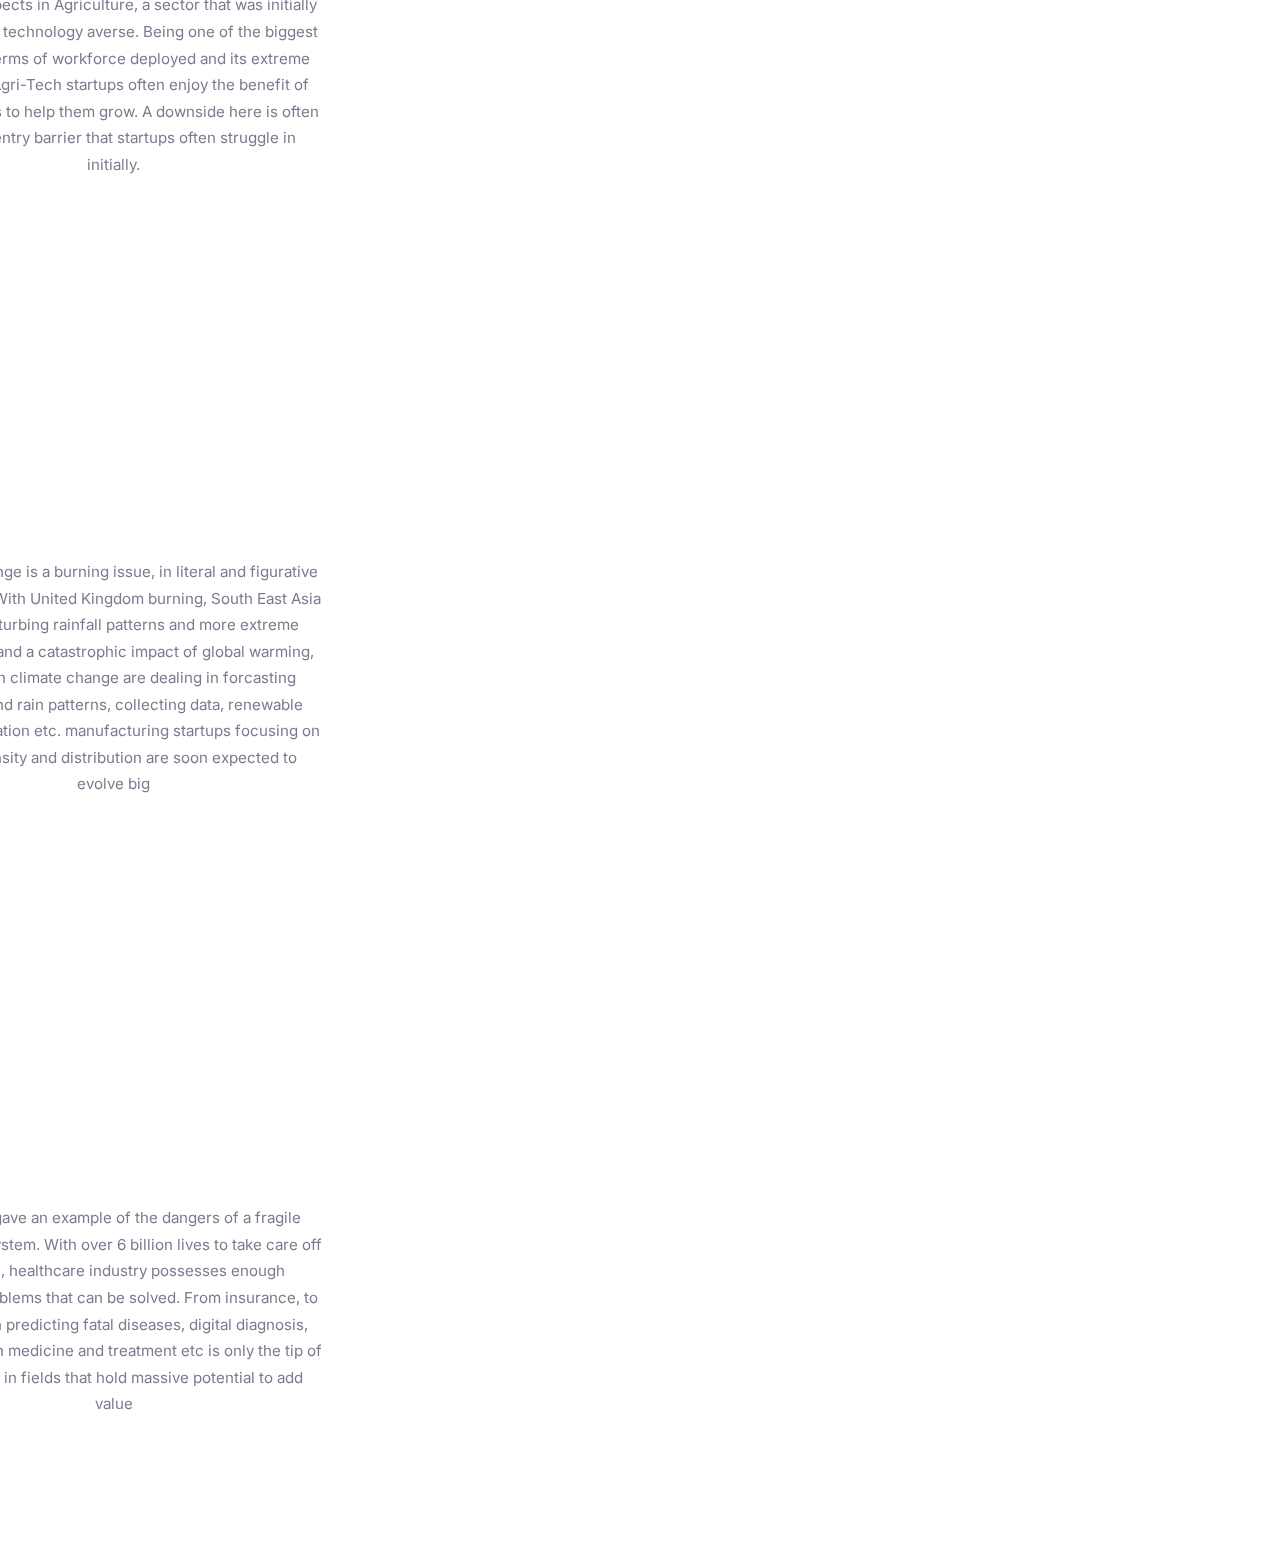
==== commit 987710f5: "ch" ====
--- a/index.html
+++ b/index.html
@@ -99,7 +99,7 @@
                         <div class="wrapper">
                             <div class="inner">
                                 <div>
-                                    <h2 id="text17" class="style1">Skills of a PM</h2>
+                                    <h2 id="text17" class="style1">As a Founder/PM, be</h2>
                                     <h2 id="text01" class="style3"><span class="p">intuitive</span><span class="p">leadership</span><span class="p">deep dive solver</span></h2>
                                 </div>
                                 <div>
@@ -114,7 +114,7 @@
                     <div id="container14" class="container default full">
                         <div class="wrapper">
                             <div class="inner">
-                                <h2 id="text25" class="style5">Why product manager ?</h2>
+                                <!-- <h2 id="text25" class="style5">Why product manager ?</h2> -->
                                 <p id="text22" class="style4">If the customer is King, your product is the main architect to entice the King.</p>
                             </div>
                         </div>
@@ -167,7 +167,7 @@
                     <div id="container03" class="container default full">
                         <div class="wrapper">
                             <div class="inner">
-                                <h3 id="text31" class="style5">famous Product Managers</h3>
+                                <h3 id="text31" class="style5">famous CEO's who were into product</h3>
                                 <h2 id="text04" class="style1">Sunder Pichai,</h2>
                                 <p id="text32" class="style4">
                                     <span class="p">
@@ -280,7 +280,7 @@
                             </div>
                         </div>
                     </div>
-                    <div id="container09" class="container ">
+                    <!-- <div id="container09" class="container ">
                         <div class="wrapper">
                             <div class="inner style1" id="text34" >
                                 <h2 id="text12"  style="width: 100%;">MyPluto Venture Partners(MVP)</h2>
@@ -296,7 +296,7 @@
 </p>
 
  
-</div>
+</div> -->
                         </div>
                     </div>
                     
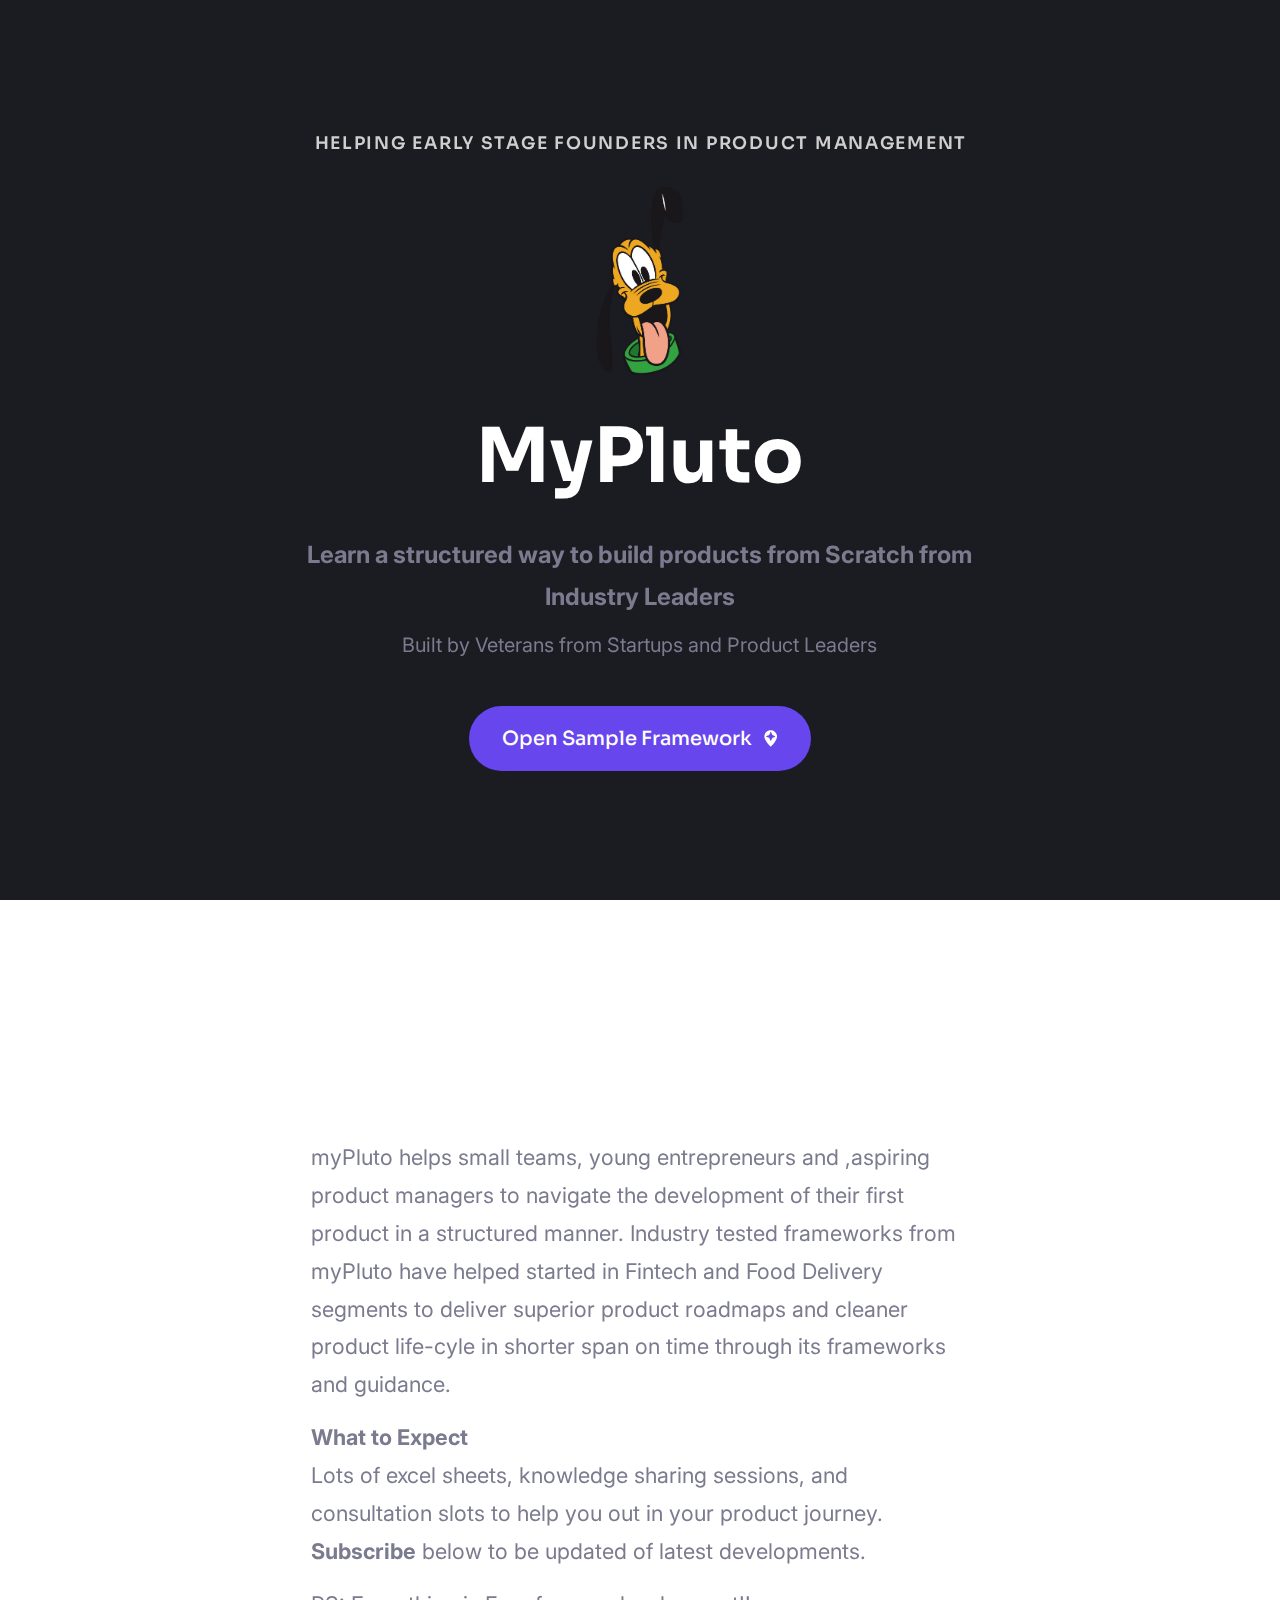
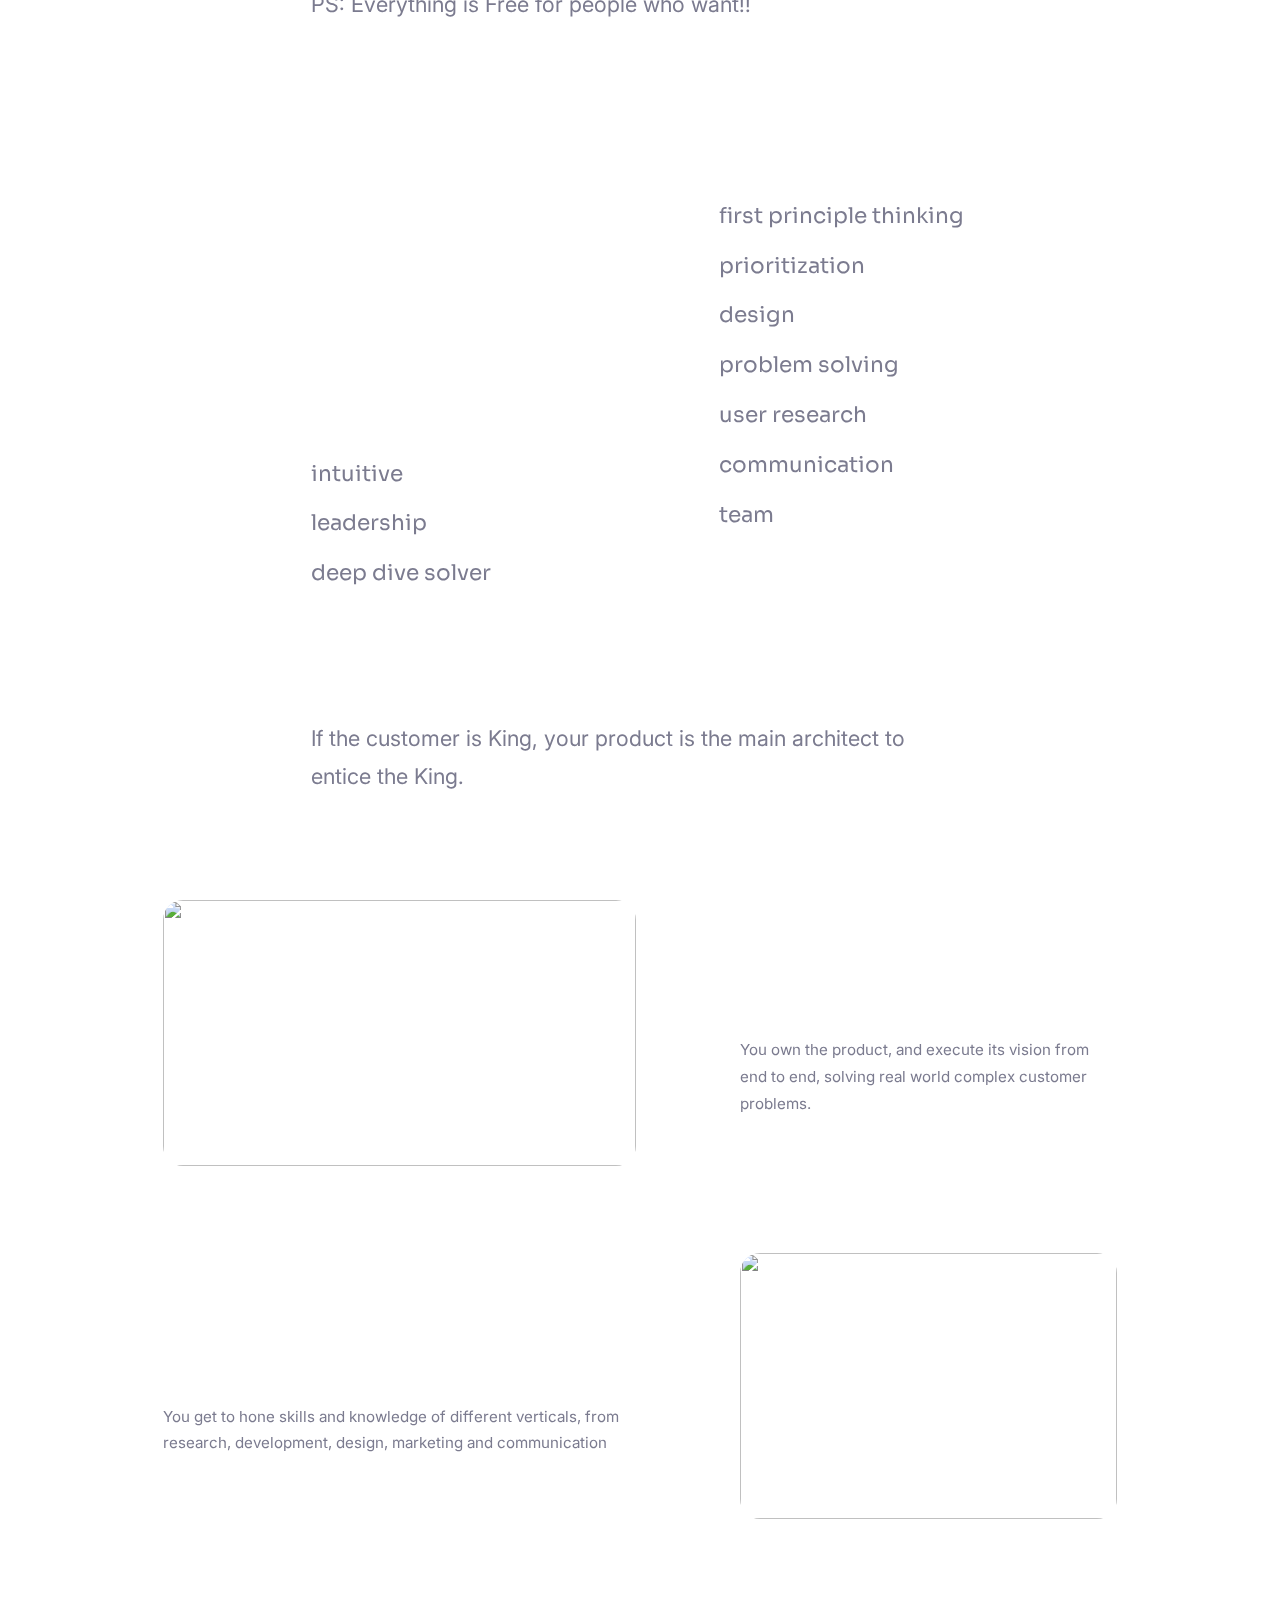
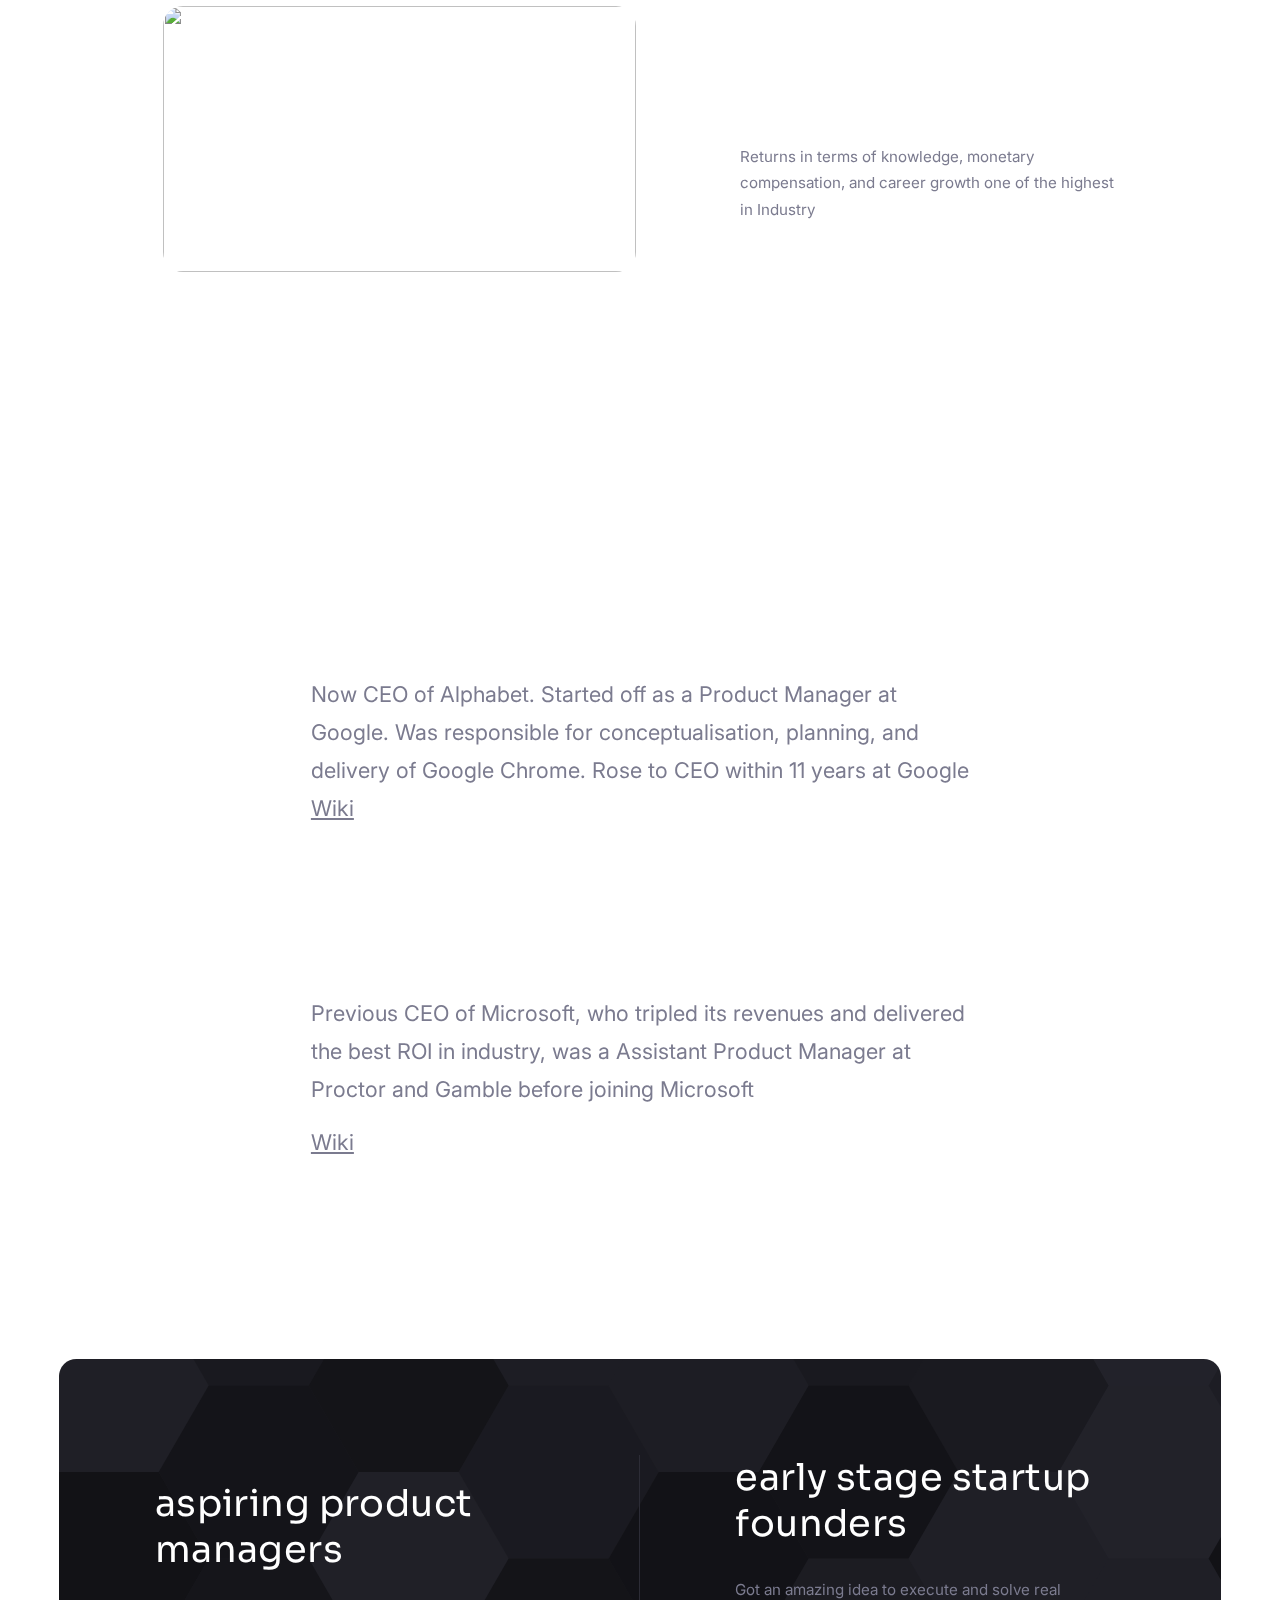
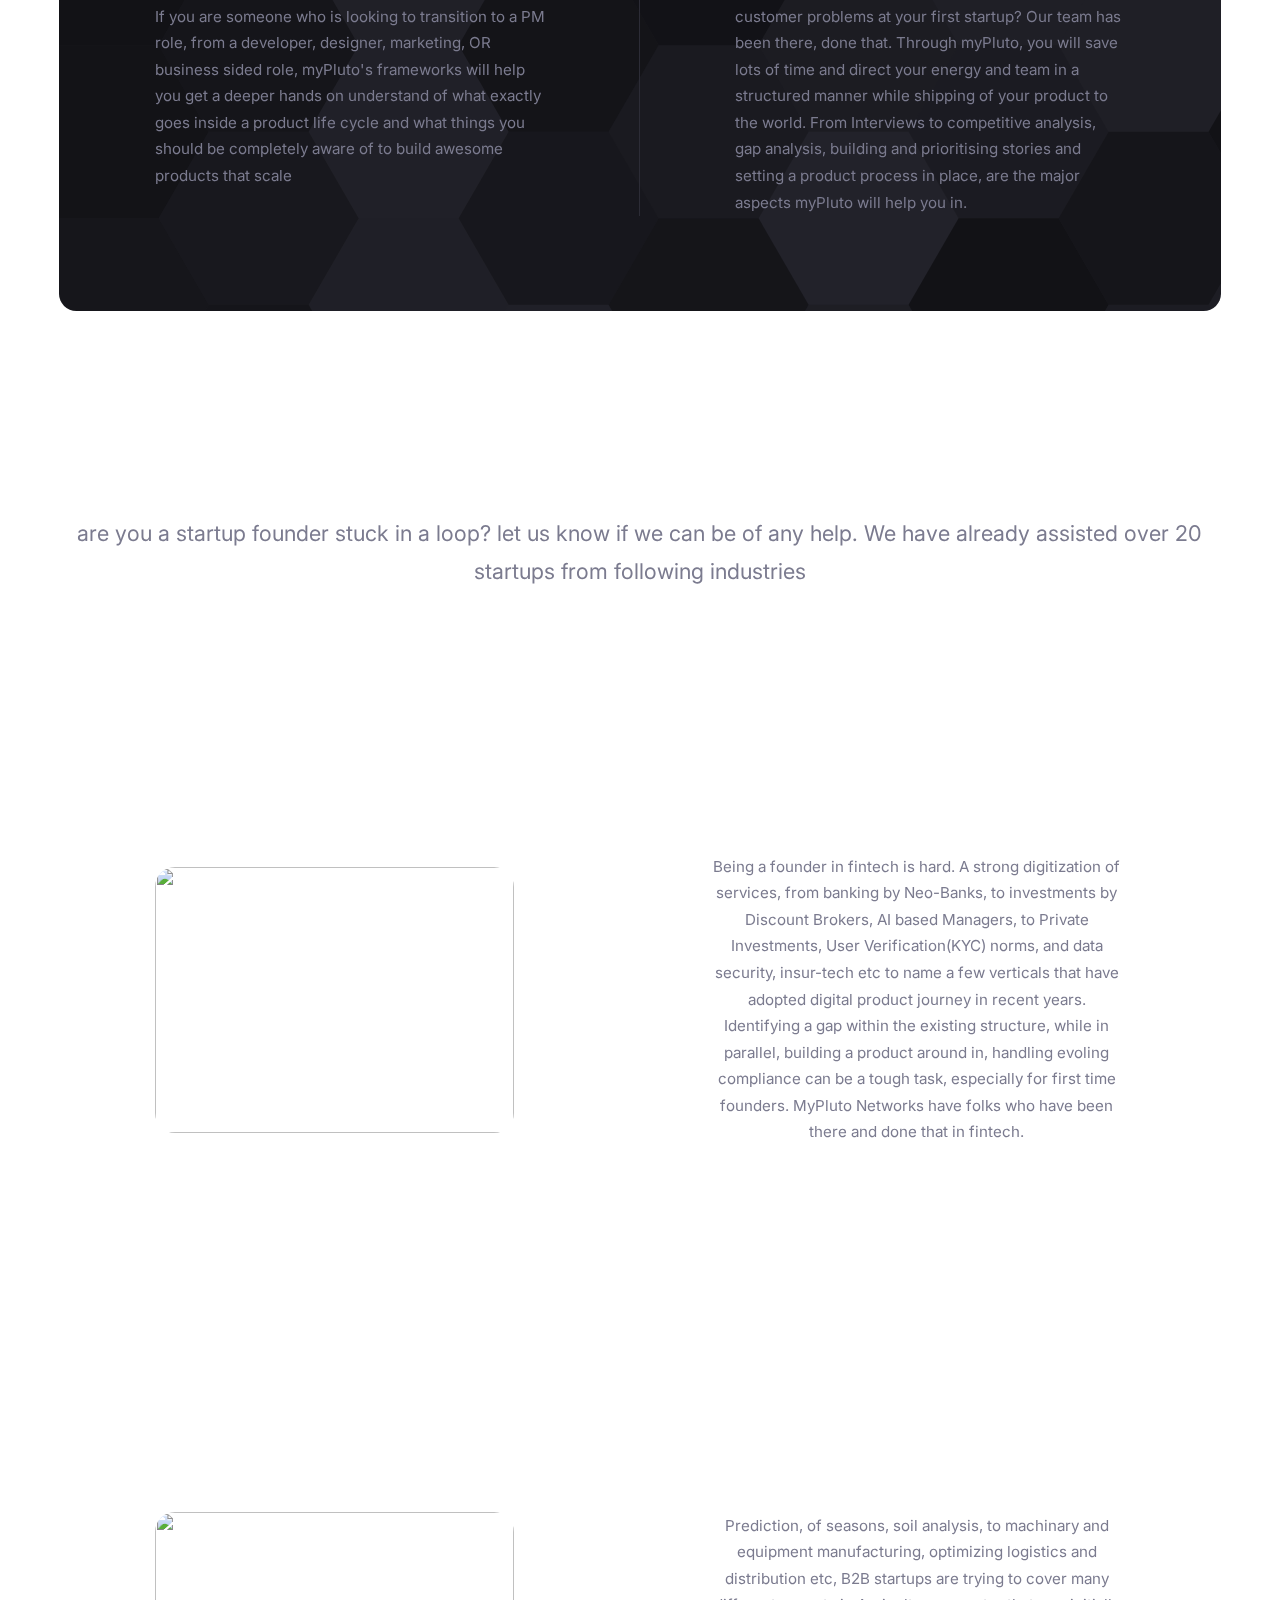
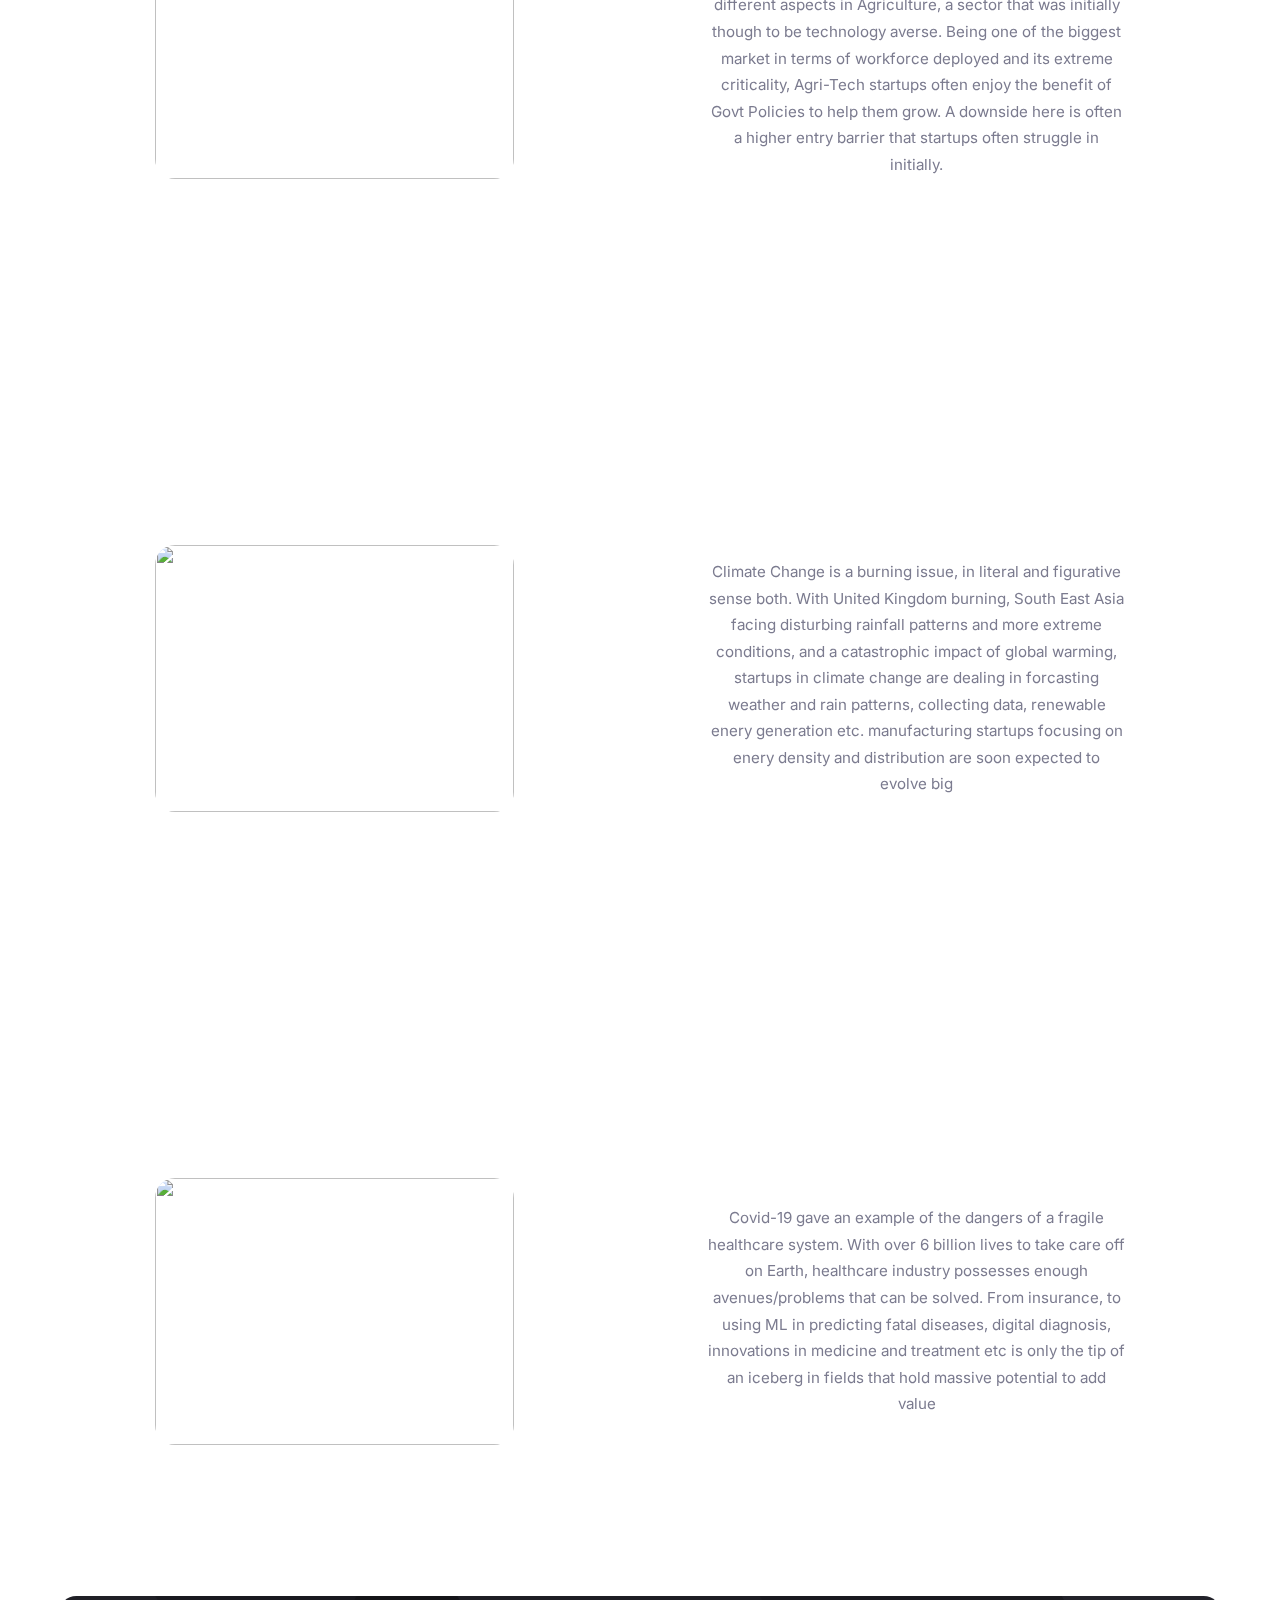
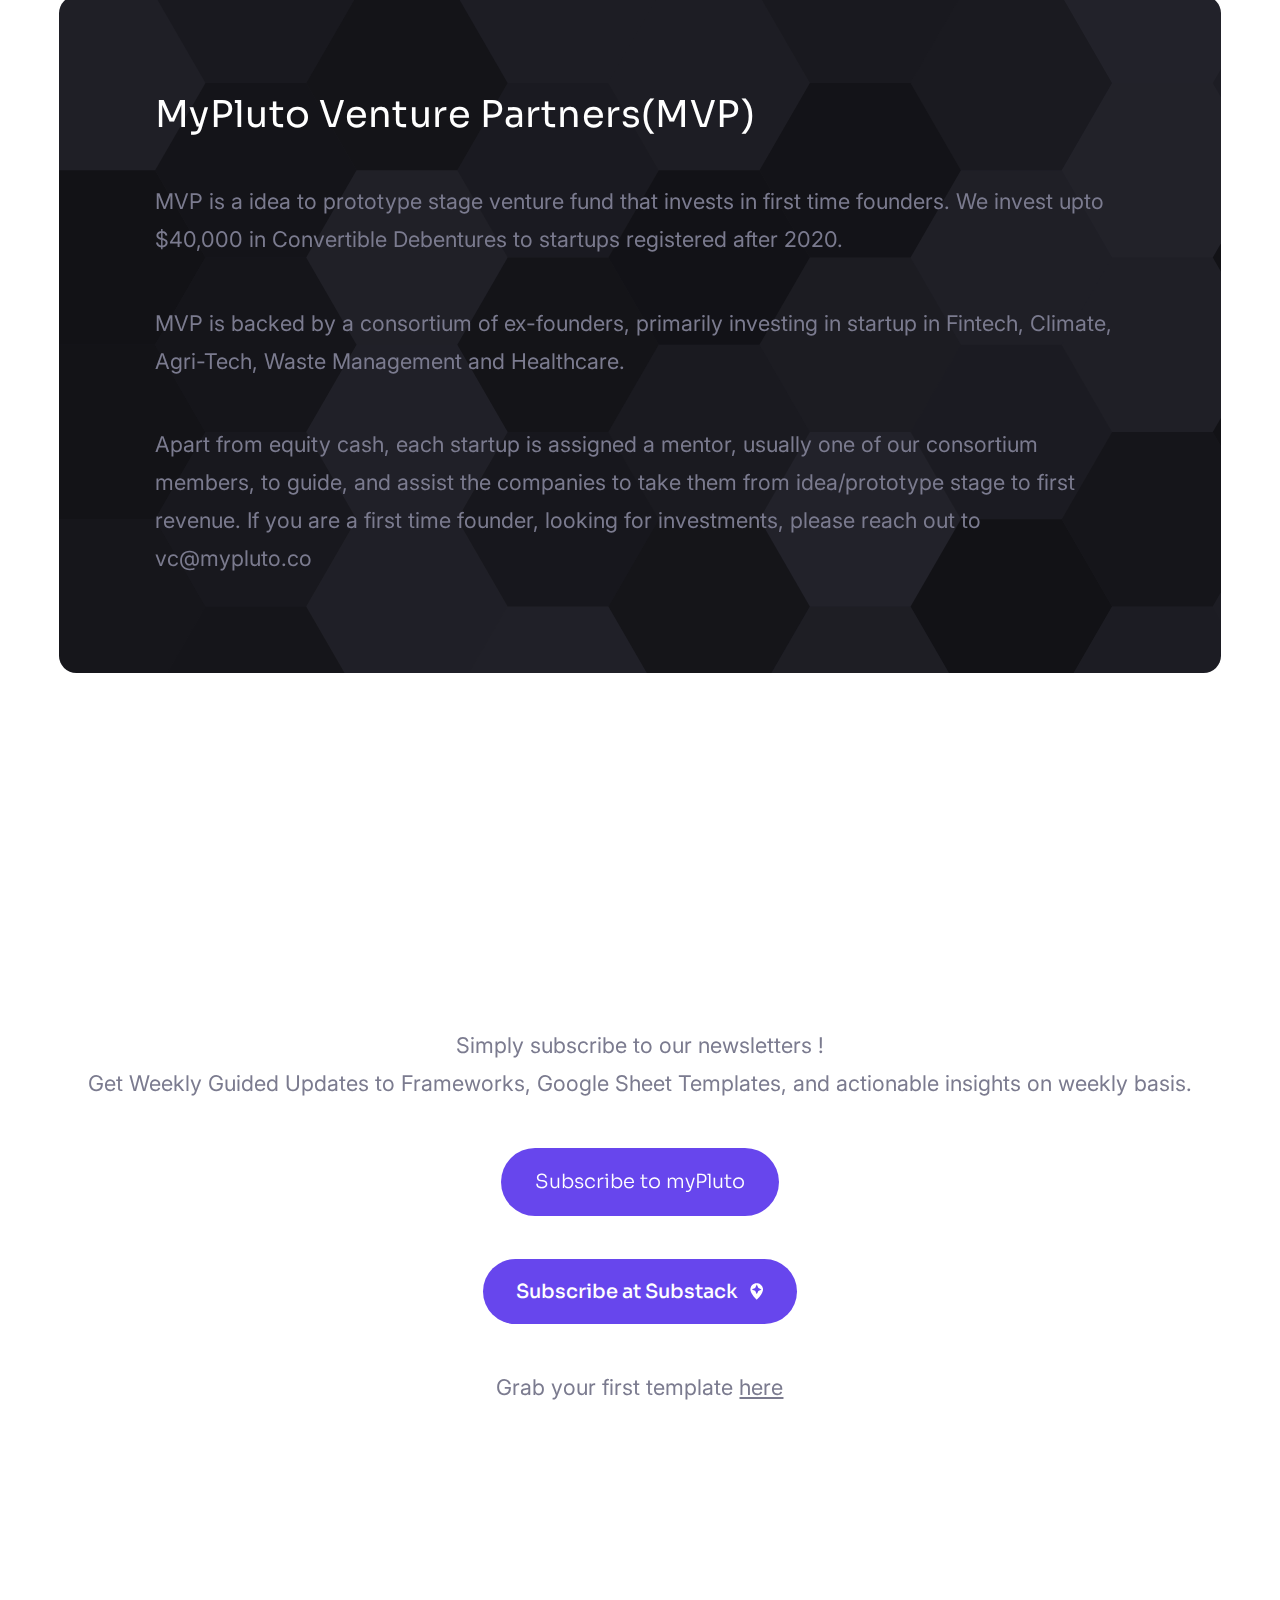
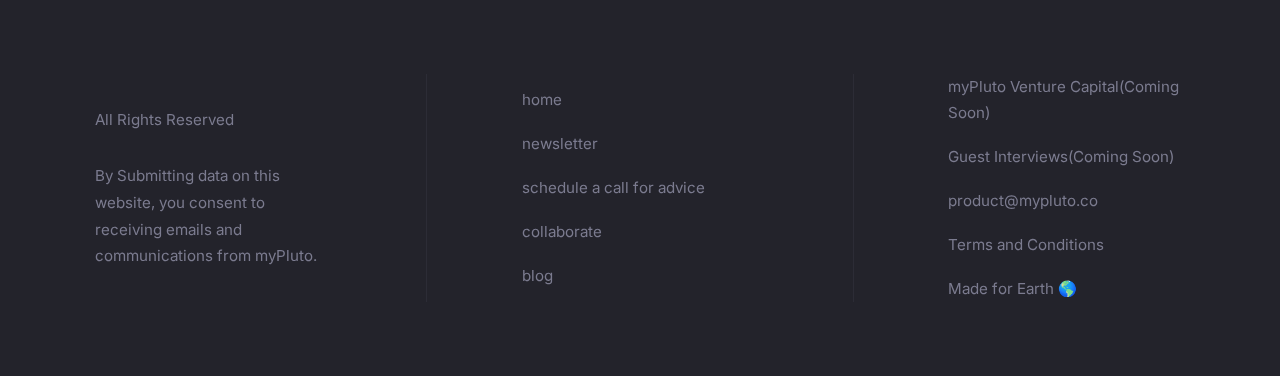
==== commit 53303409: "ch" ====
--- a/index.html
+++ b/index.html
@@ -280,7 +280,7 @@
                             </div>
                         </div>
                     </div>
-                    <!-- <div id="container09" class="container ">
+                    <div id="container09" class="container ">
                         <div class="wrapper">
                             <div class="inner style1" id="text34" >
                                 <h2 id="text12"  style="width: 100%;">MyPluto Venture Partners(MVP)</h2>
@@ -296,7 +296,7 @@
 </p>
 
  
-</div> -->
+</div>
                         </div>
                     </div>
                     
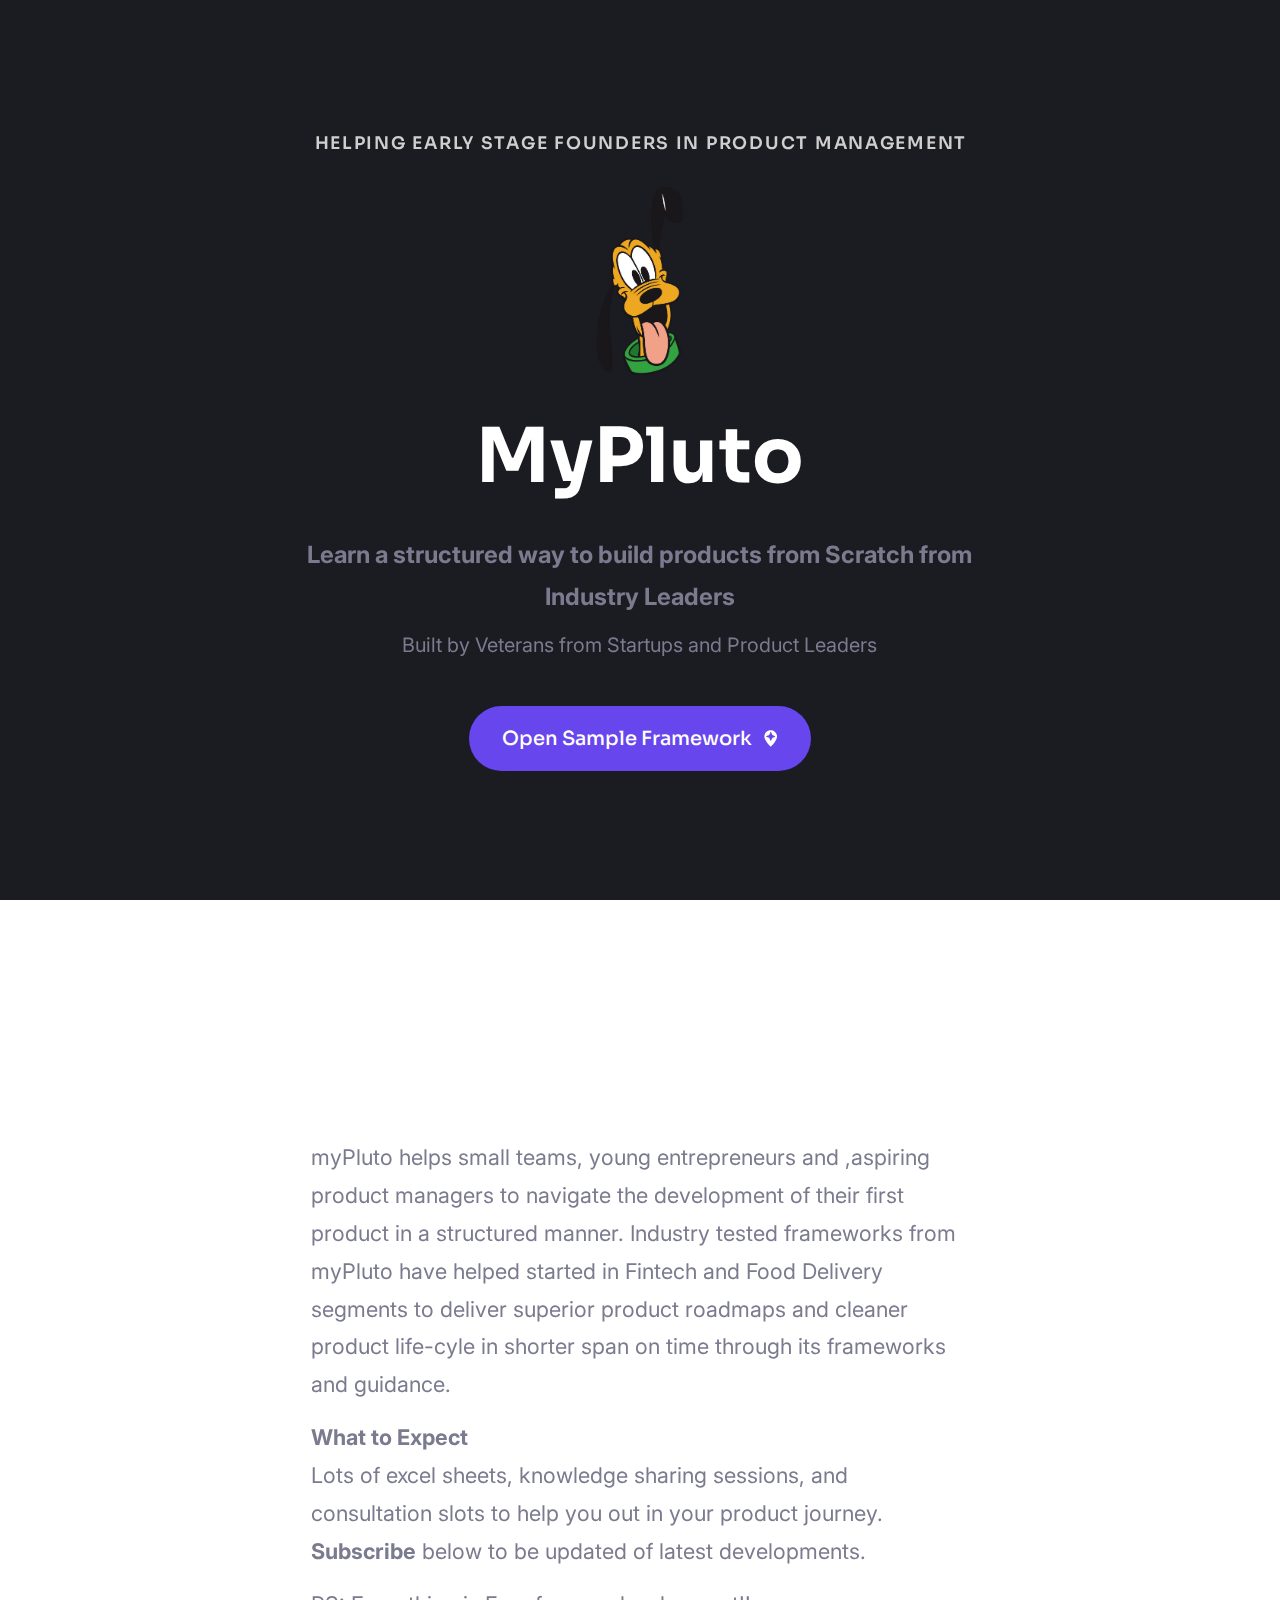
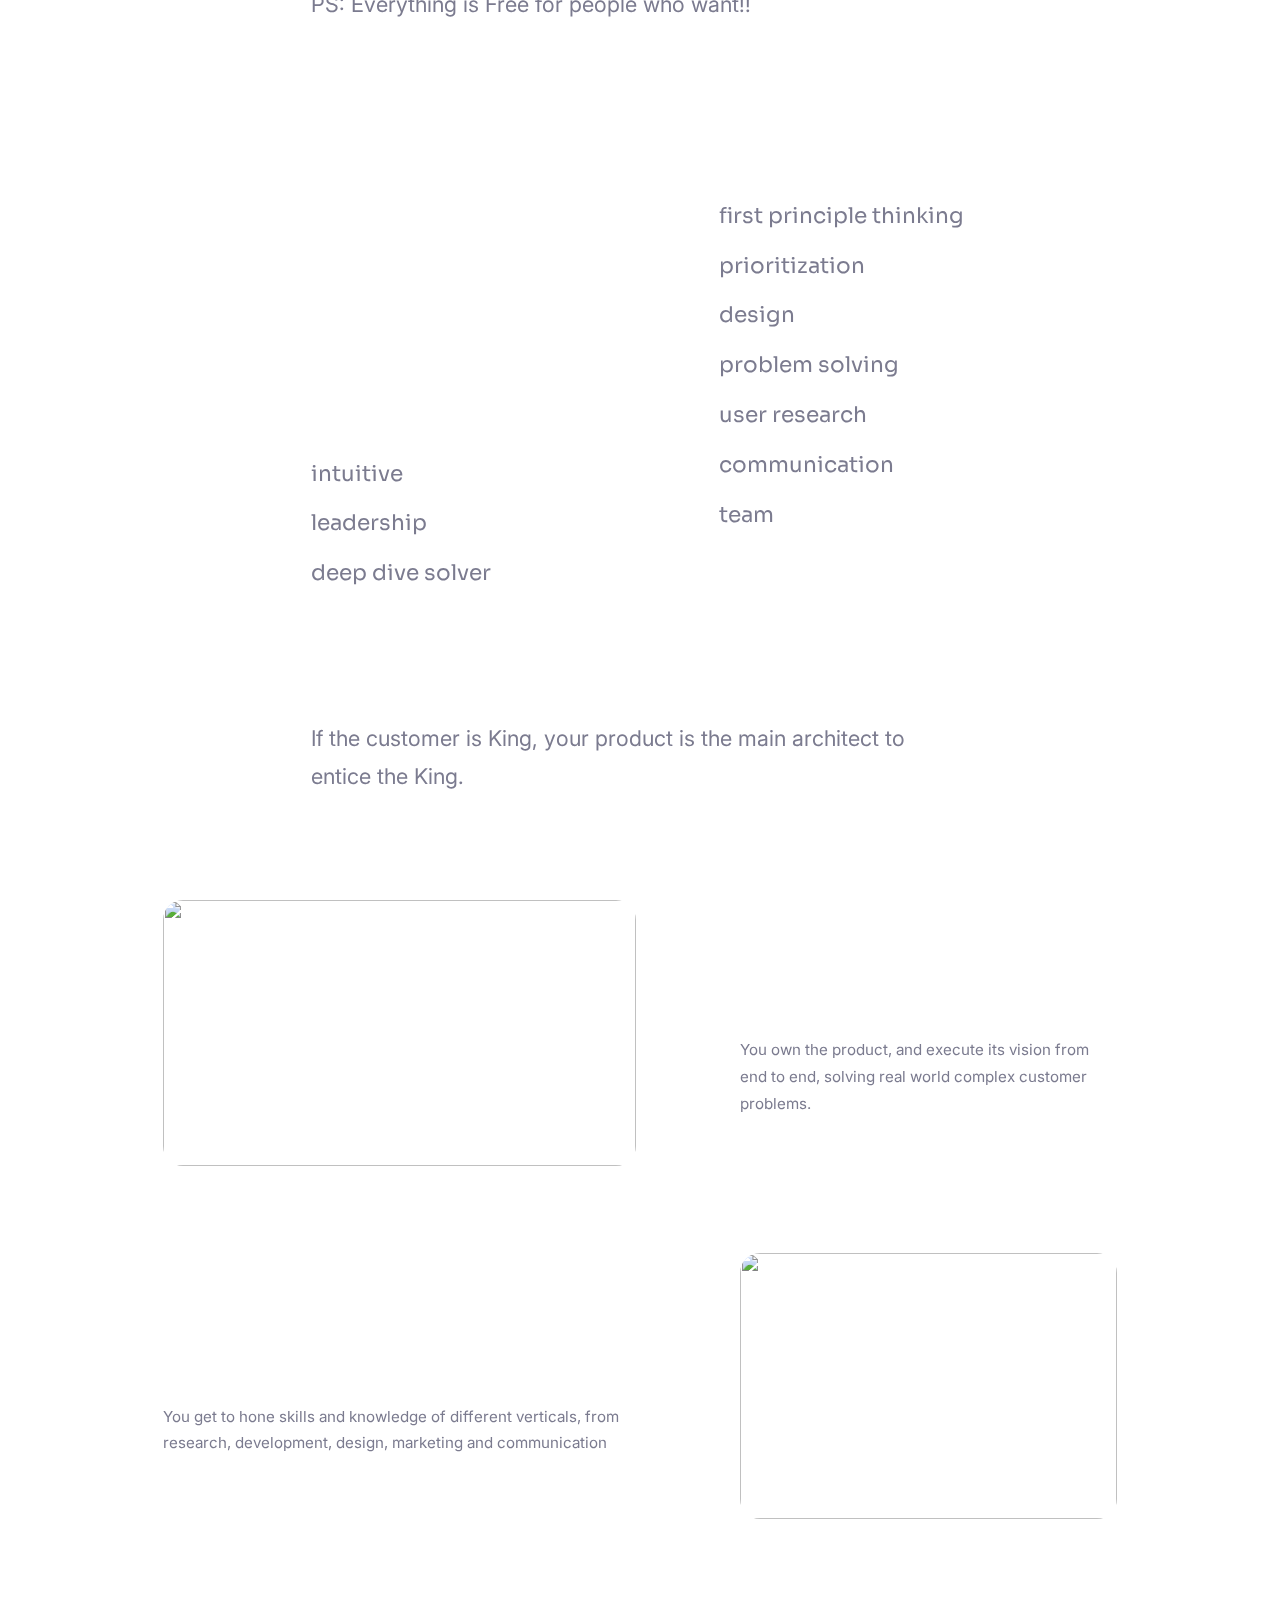
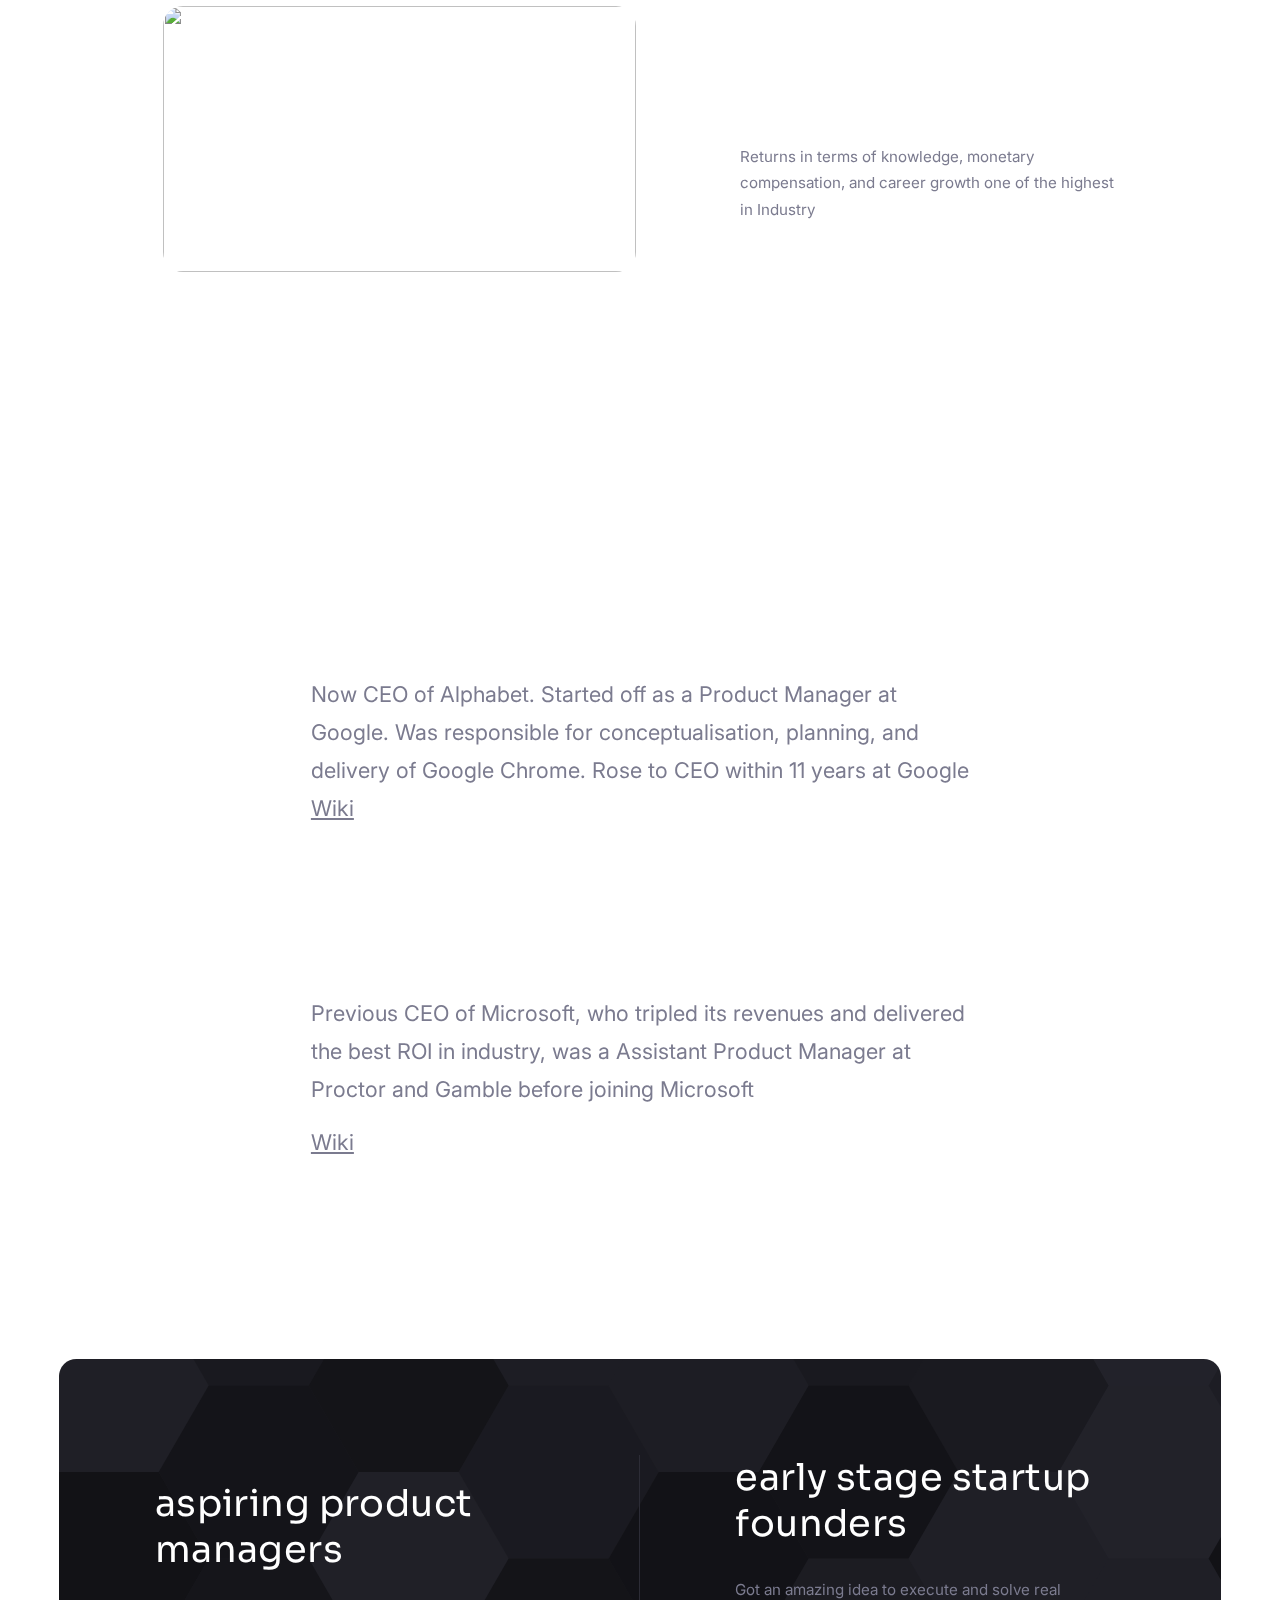
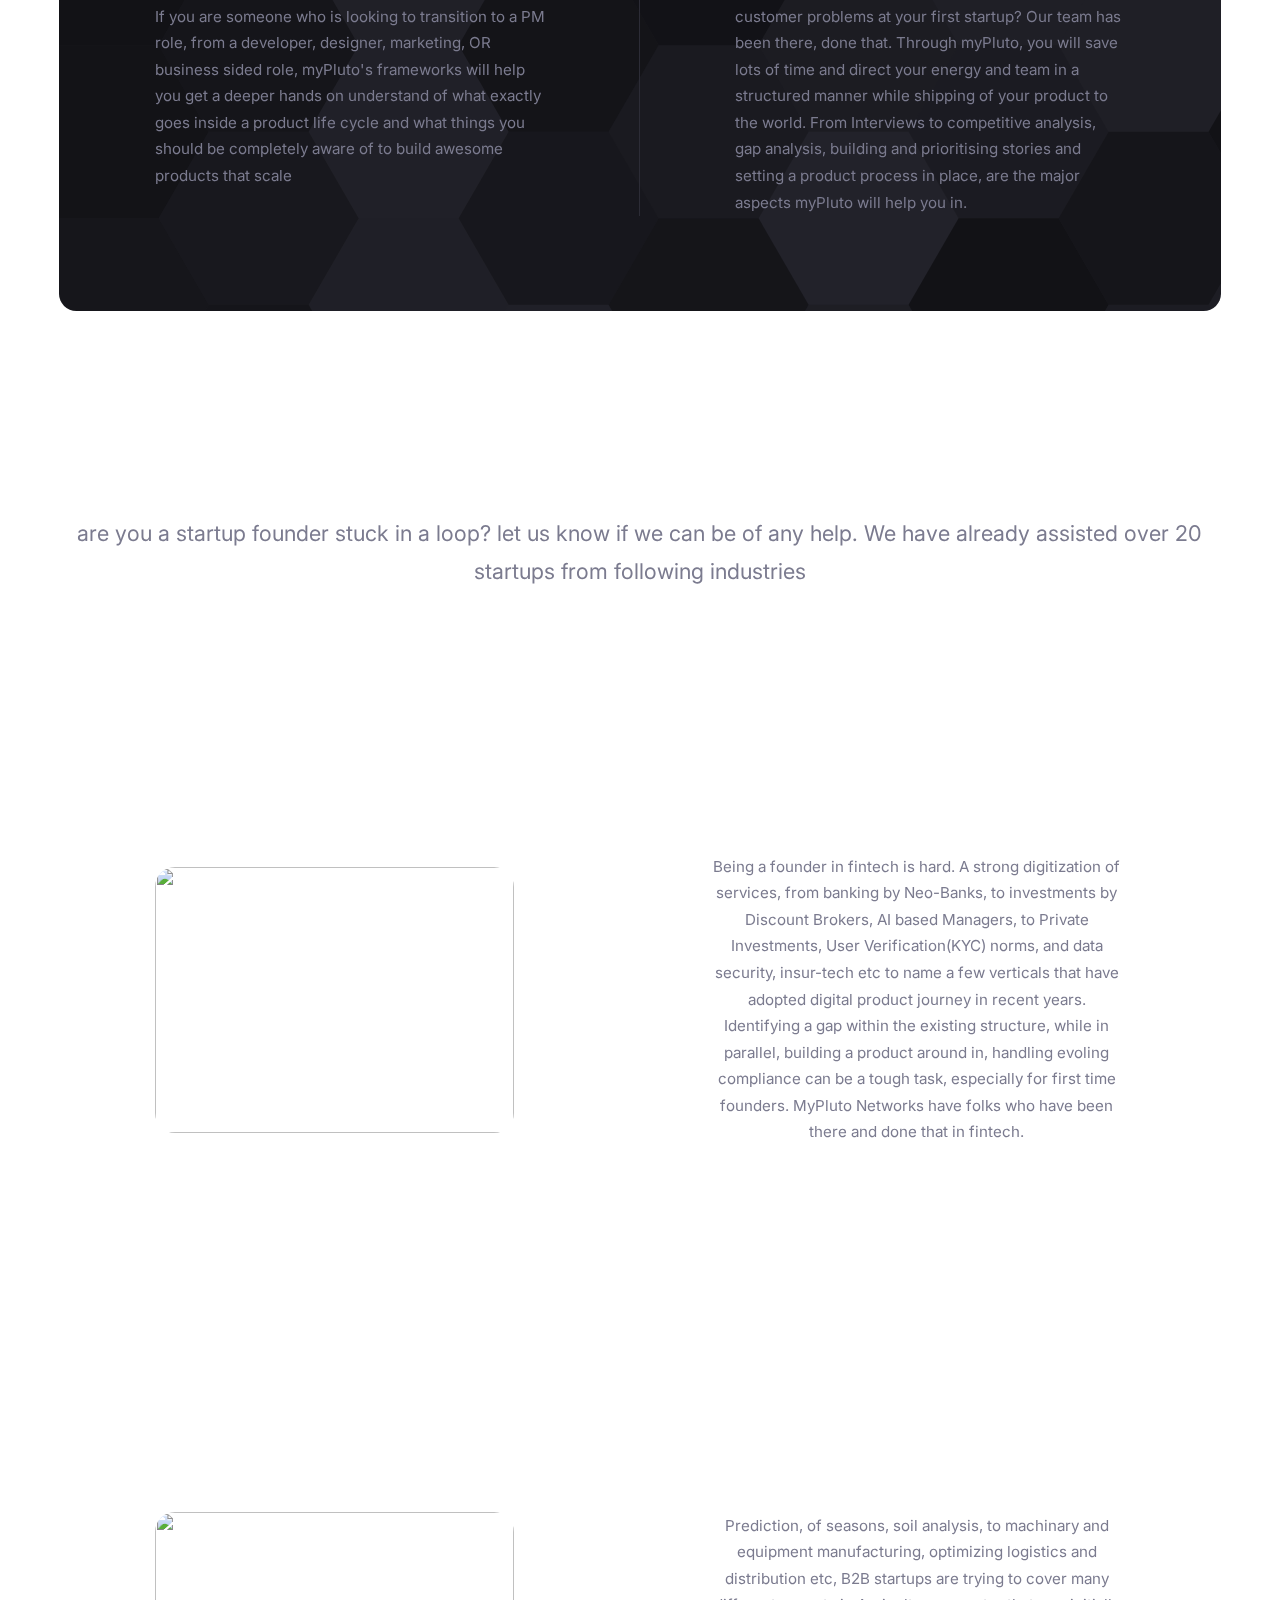
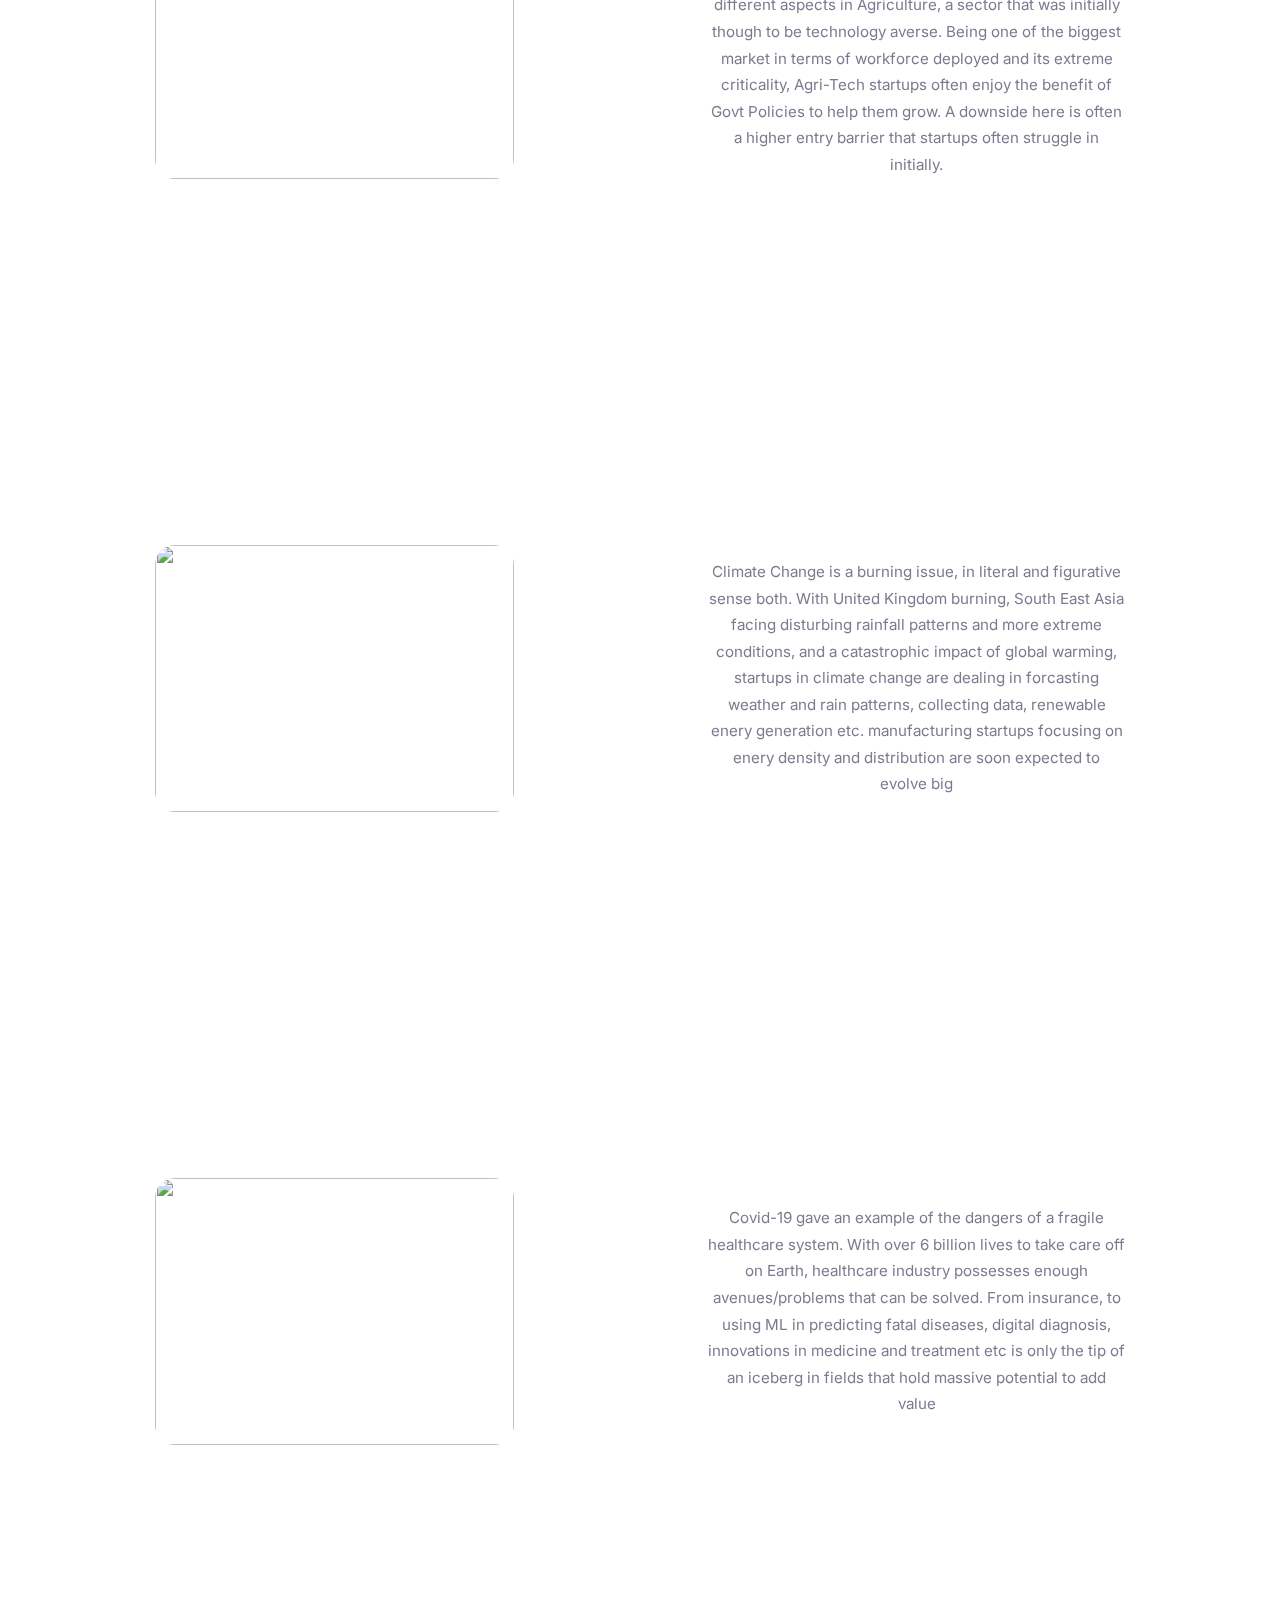
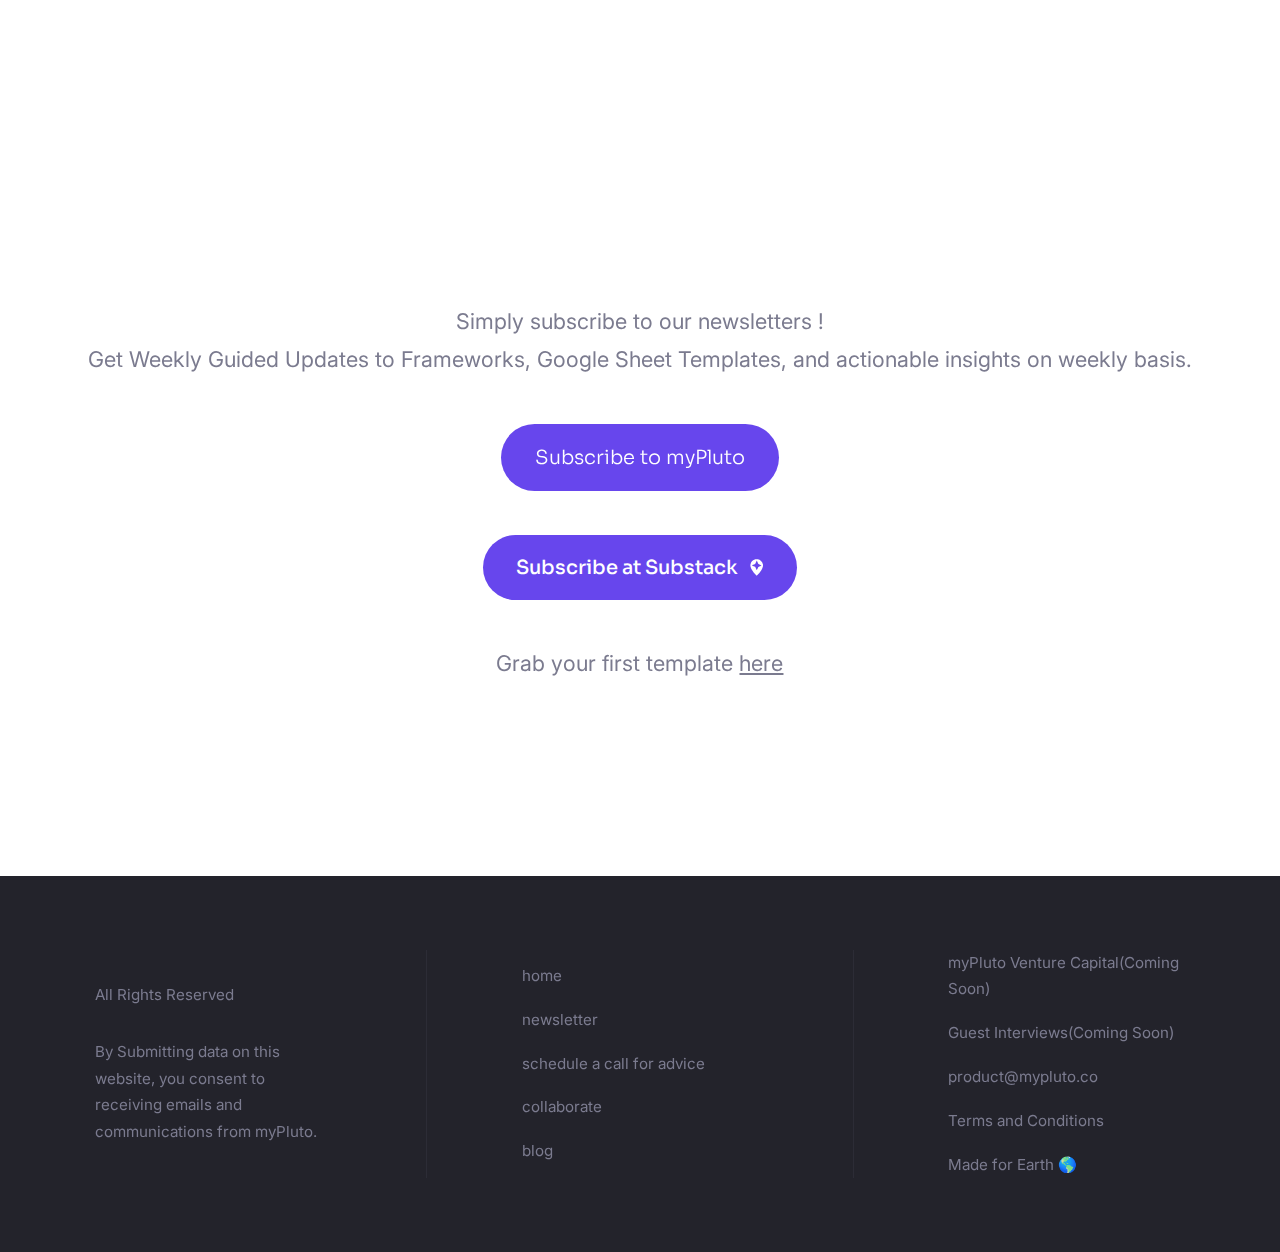
==== commit d55aac1f: "ch" ====
--- a/index.html
+++ b/index.html
@@ -280,7 +280,7 @@
                             </div>
                         </div>
                     </div>
-                    <div id="container09" class="container ">
+                    <!-- <div id="container09" class="container ">
                         <div class="wrapper">
                             <div class="inner style1" id="text34" >
                                 <h2 id="text12"  style="width: 100%;">MyPluto Venture Partners(MVP)</h2>
@@ -299,7 +299,7 @@
 </div>
                         </div>
                     </div>
-                    
+                     -->
                     <h3 id="text08" class="style2" style="margin-top: 250px">learn.</h3>
                     <p id="text09" class="style4">
                         <span class="p">
@@ -1291,5 +1291,6 @@
                 new form("form01", { mode: "custom", method: "ajax", hid: "site-url", success: "Thank you! :)", failure: "Sorry, something went wrong. Please try again later.", optional: [] });
             })();
         </script>
+          <script src="//code.tidio.co/uyyglmdpinnyywsrw9wqdd4ug0cr5inf.js" async></script>
     </body>
 </html>
